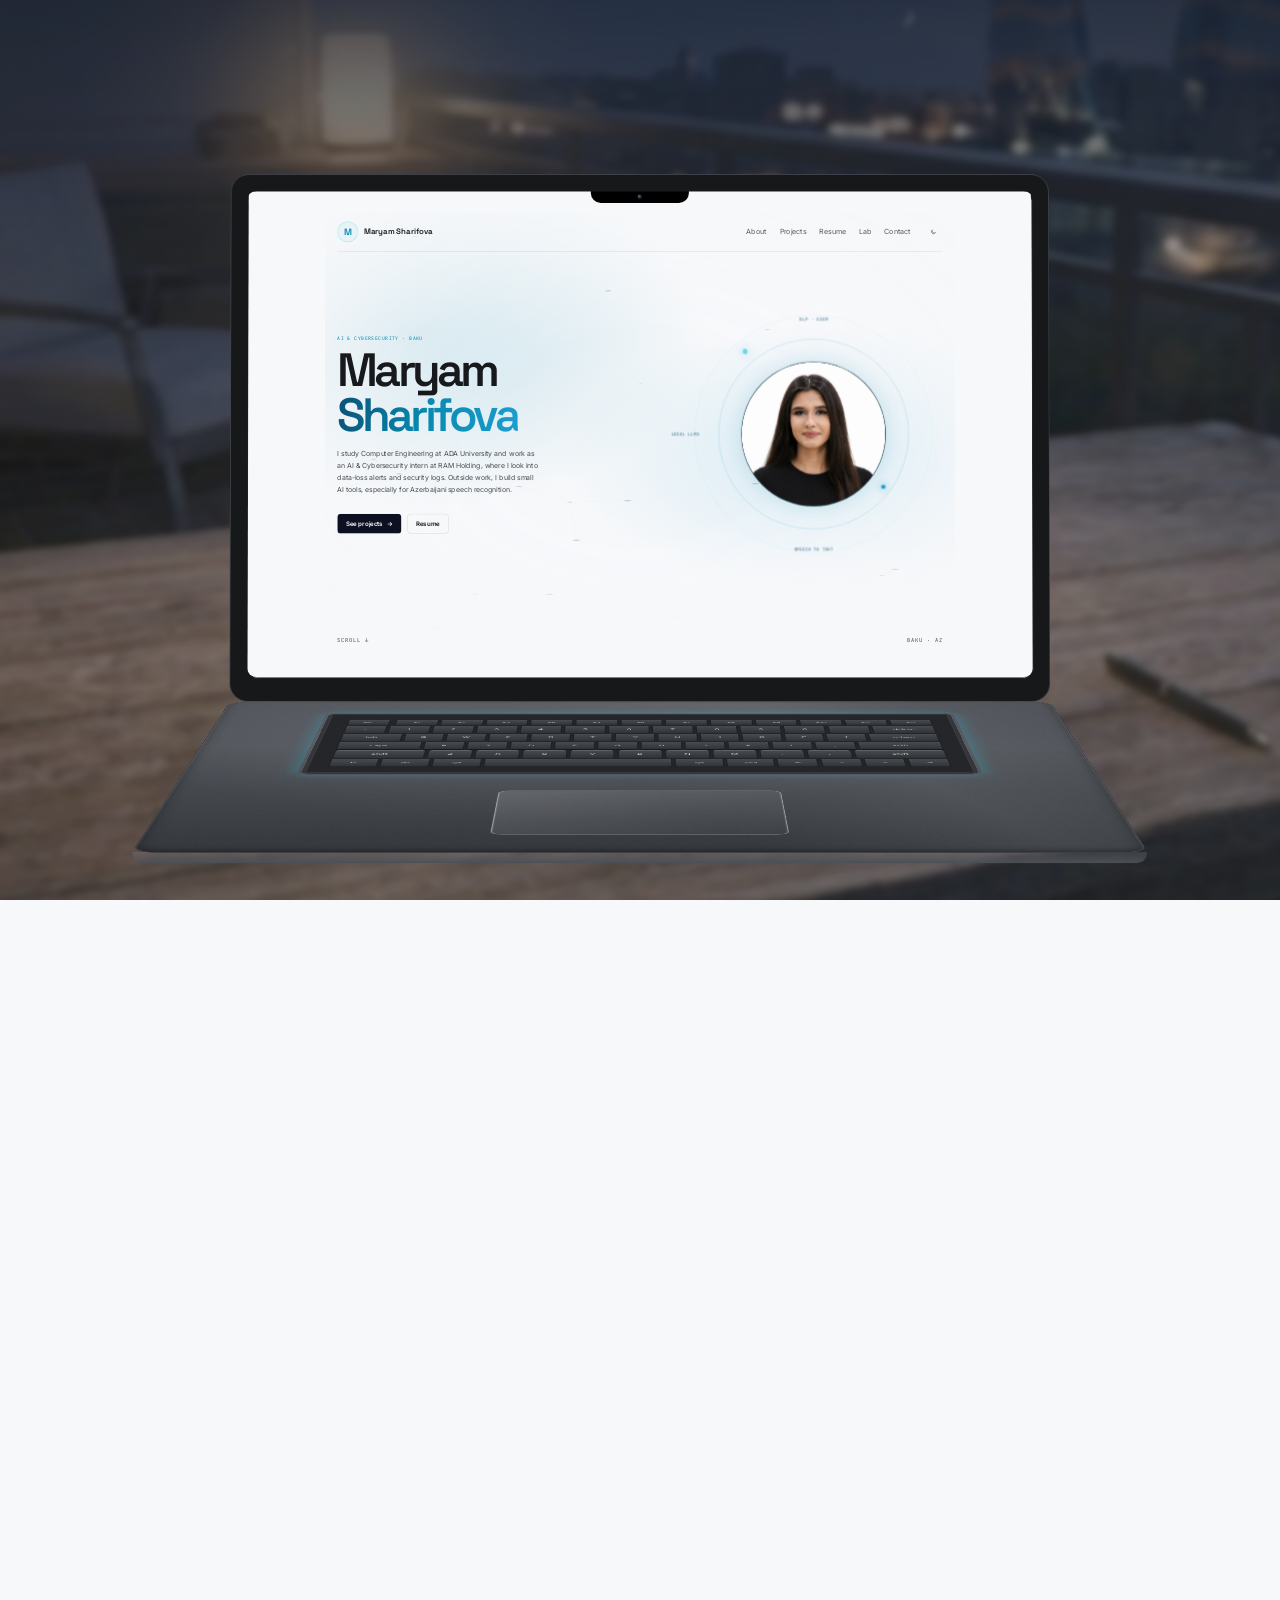
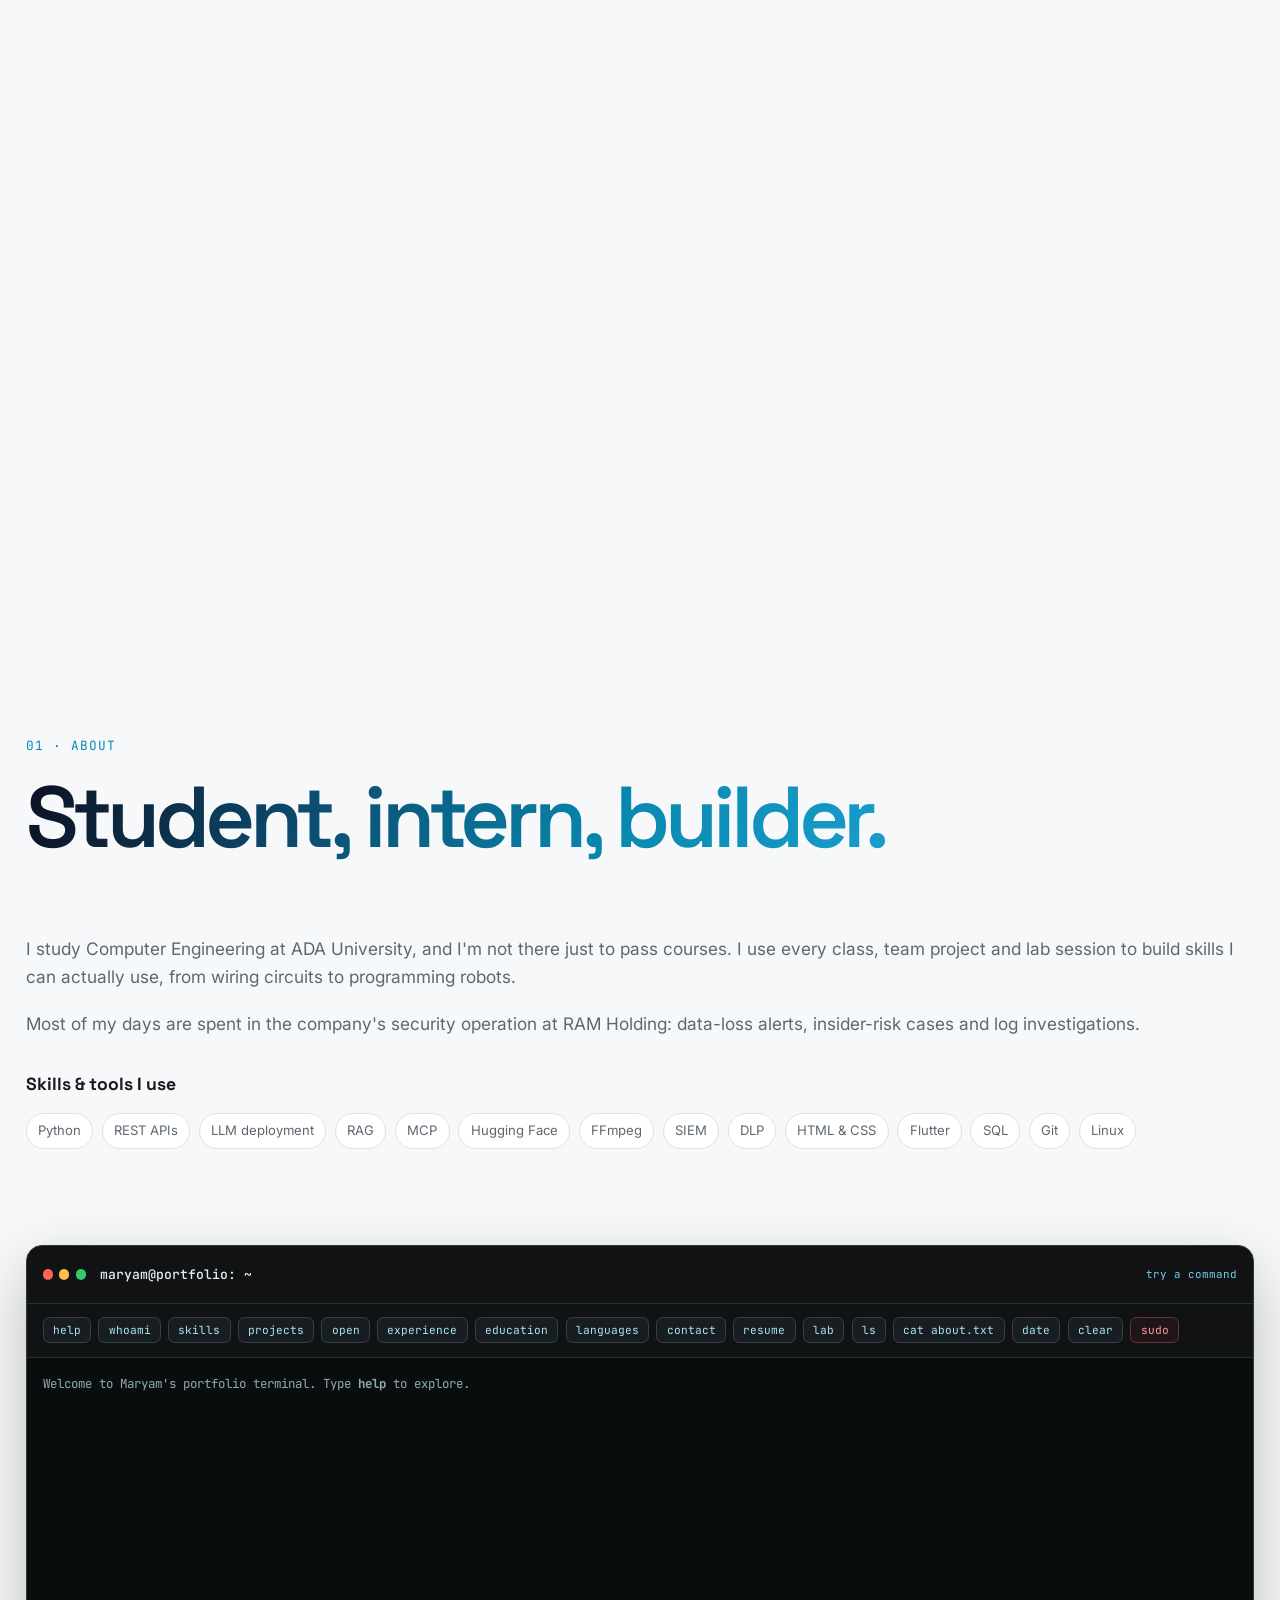
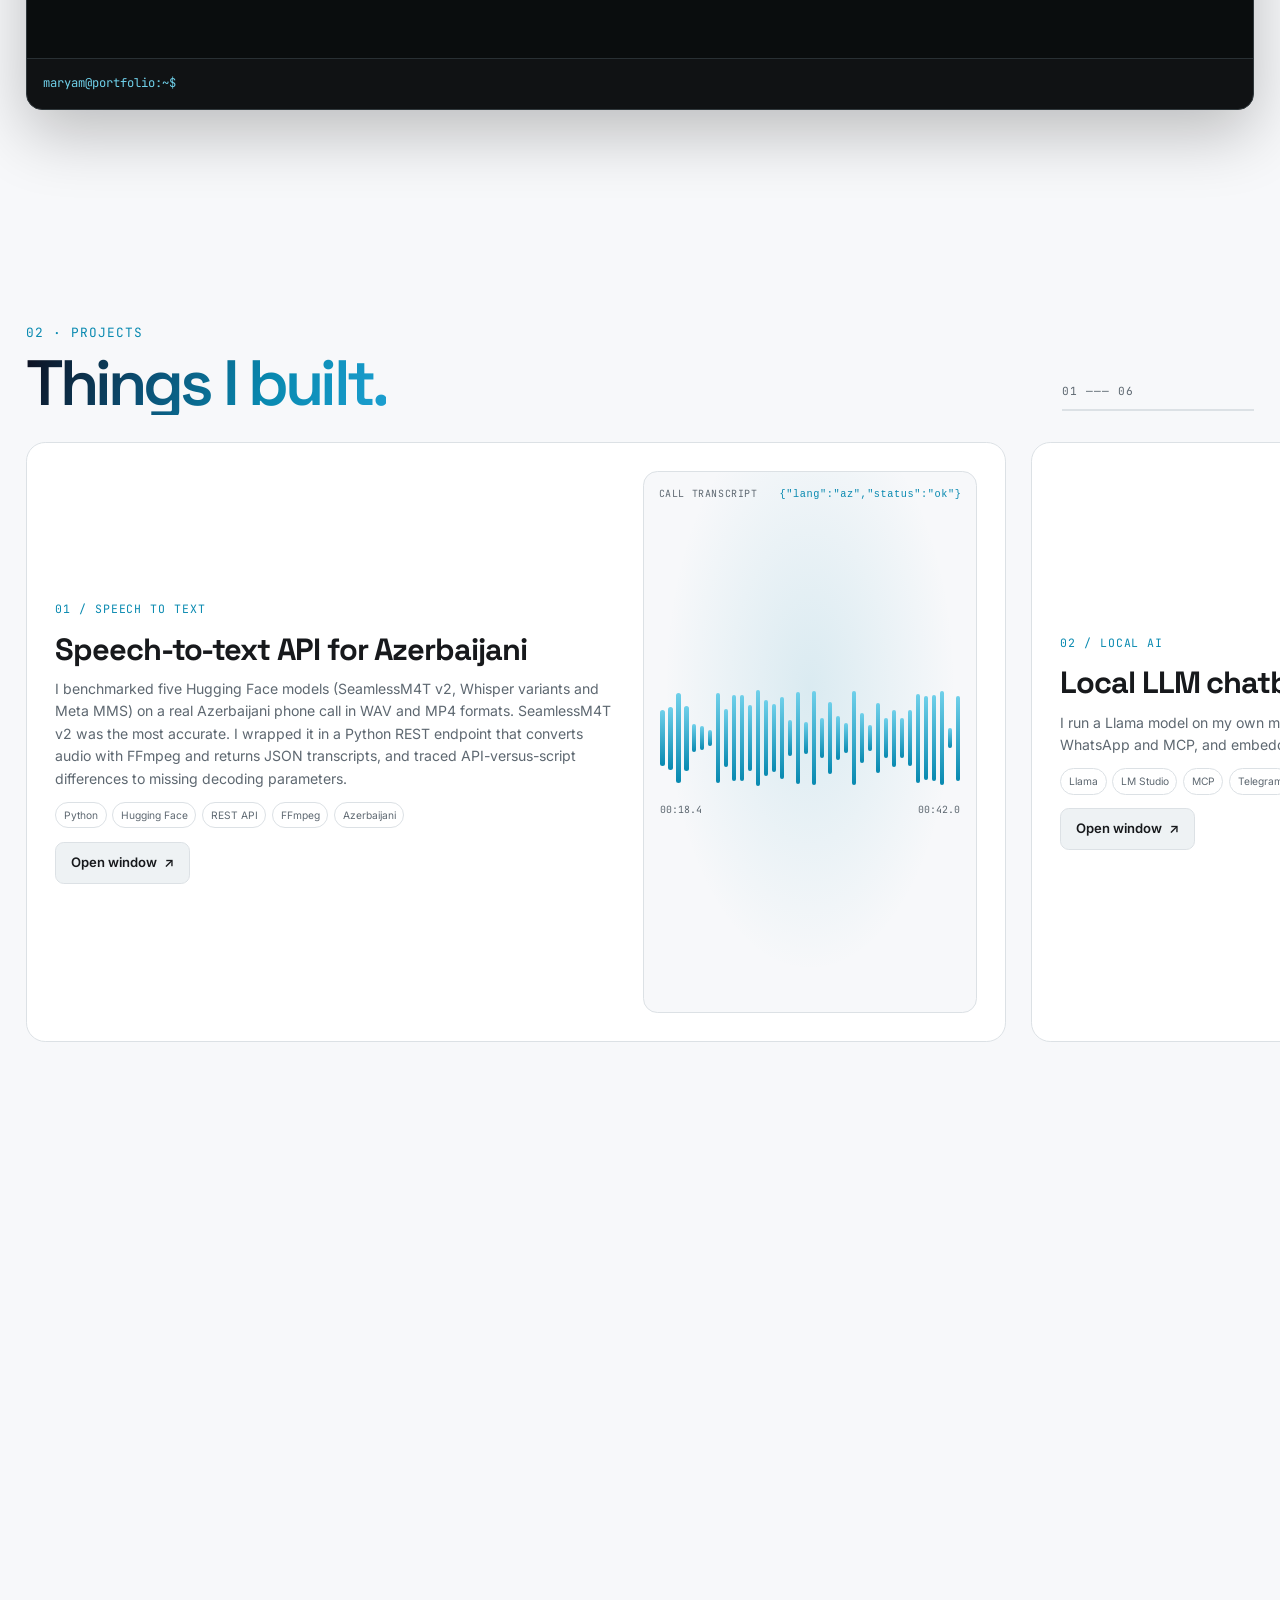
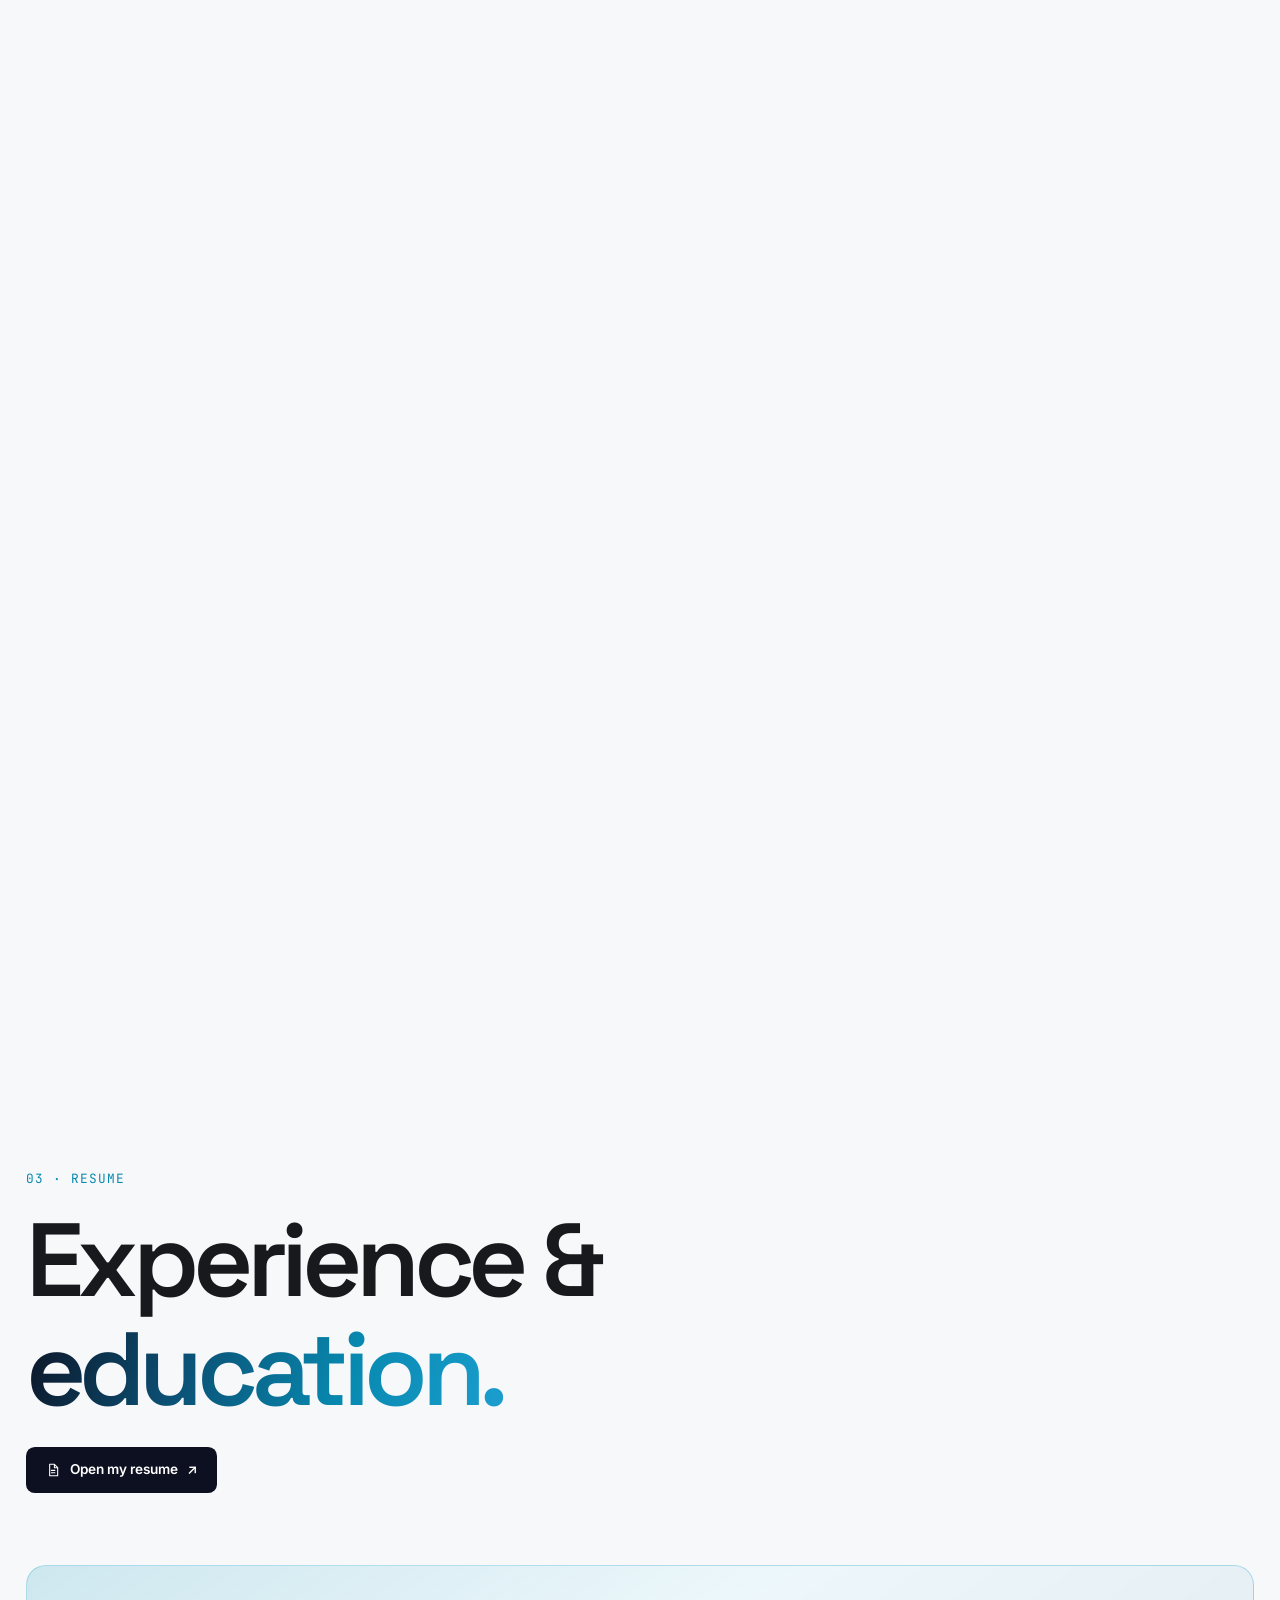
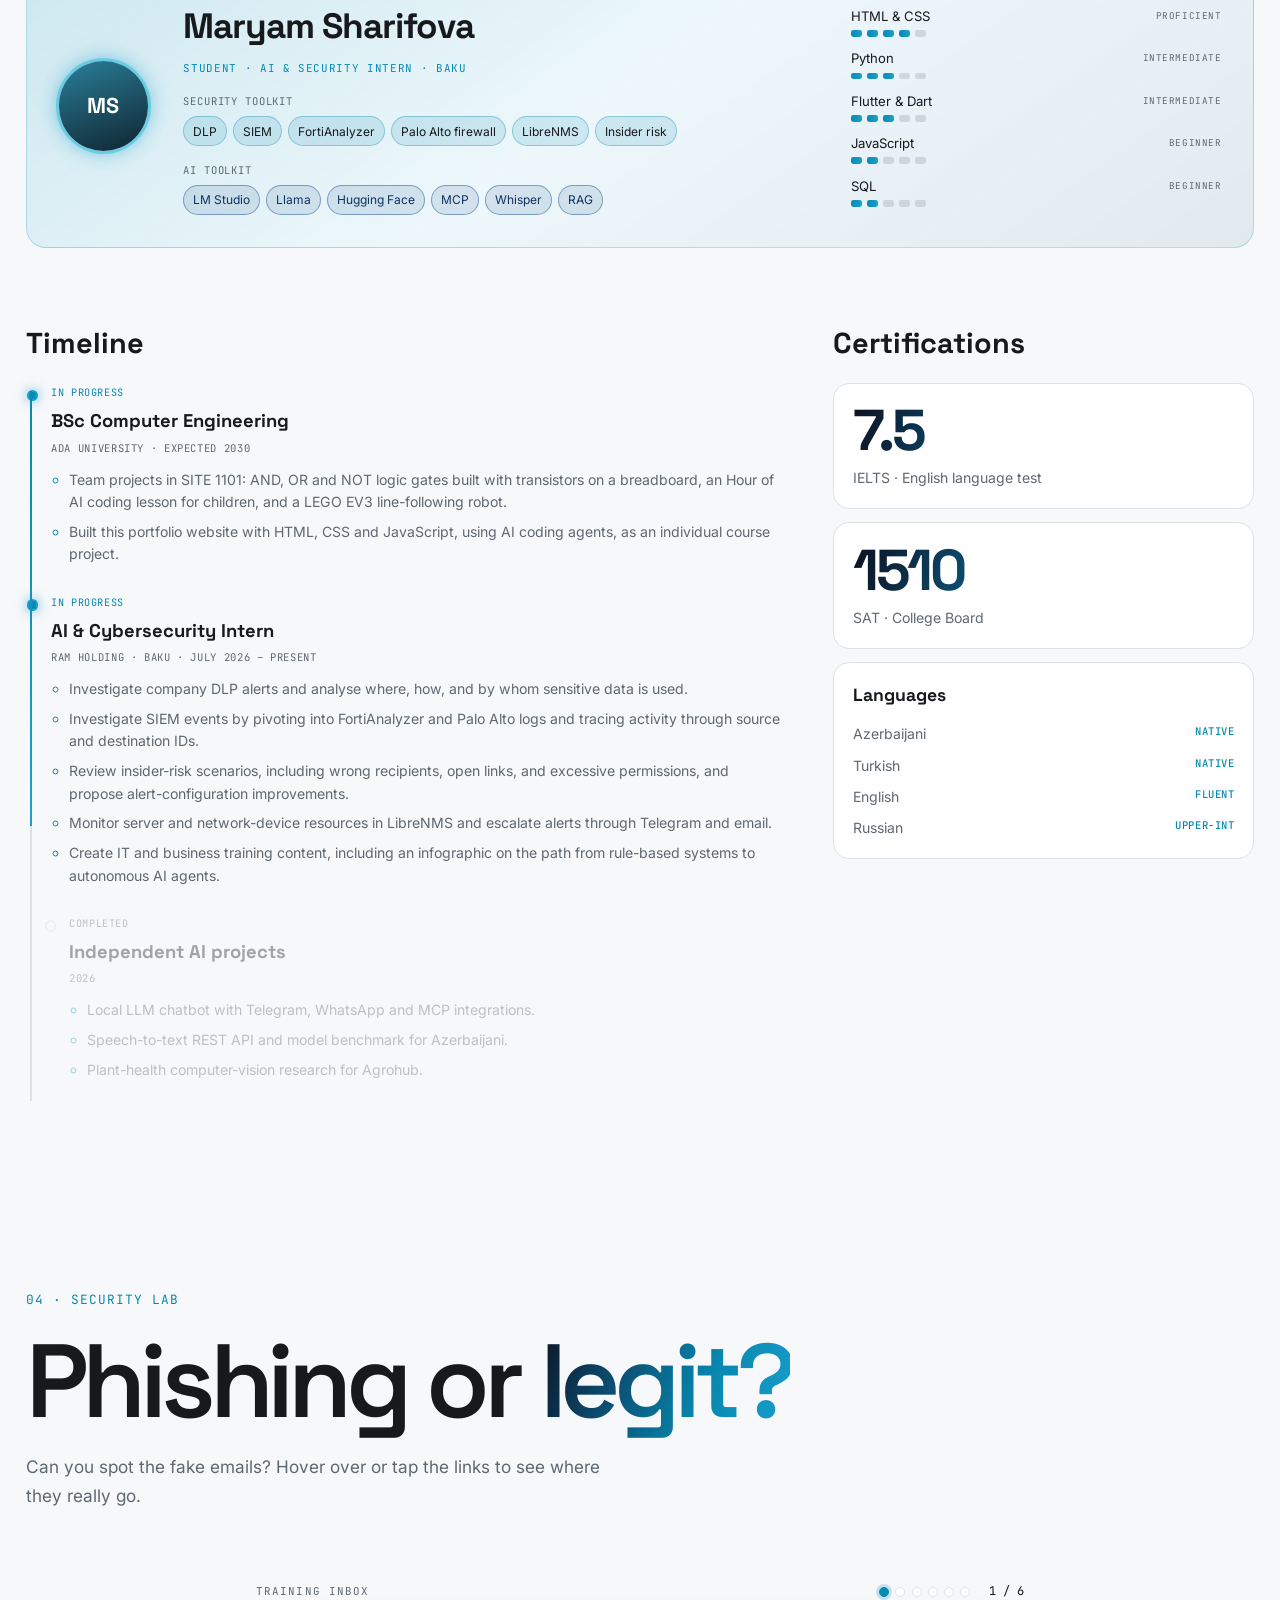
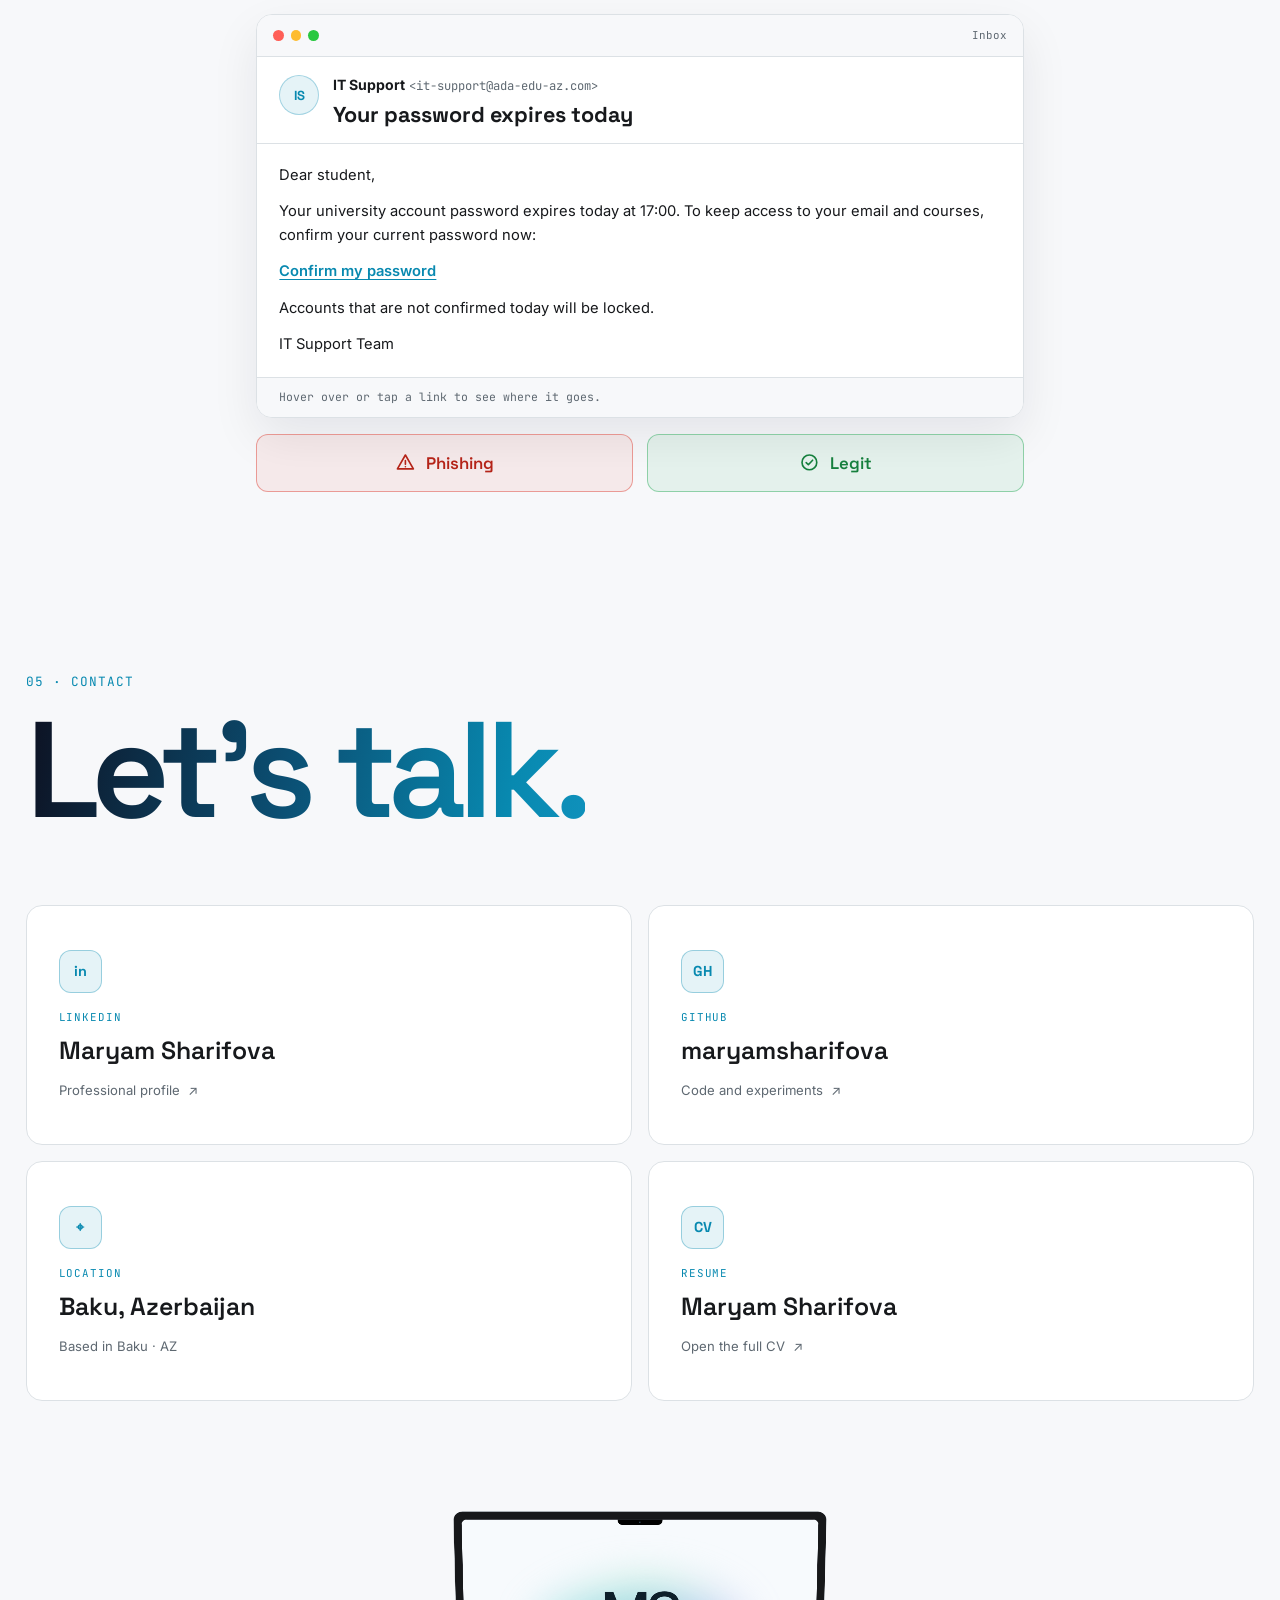
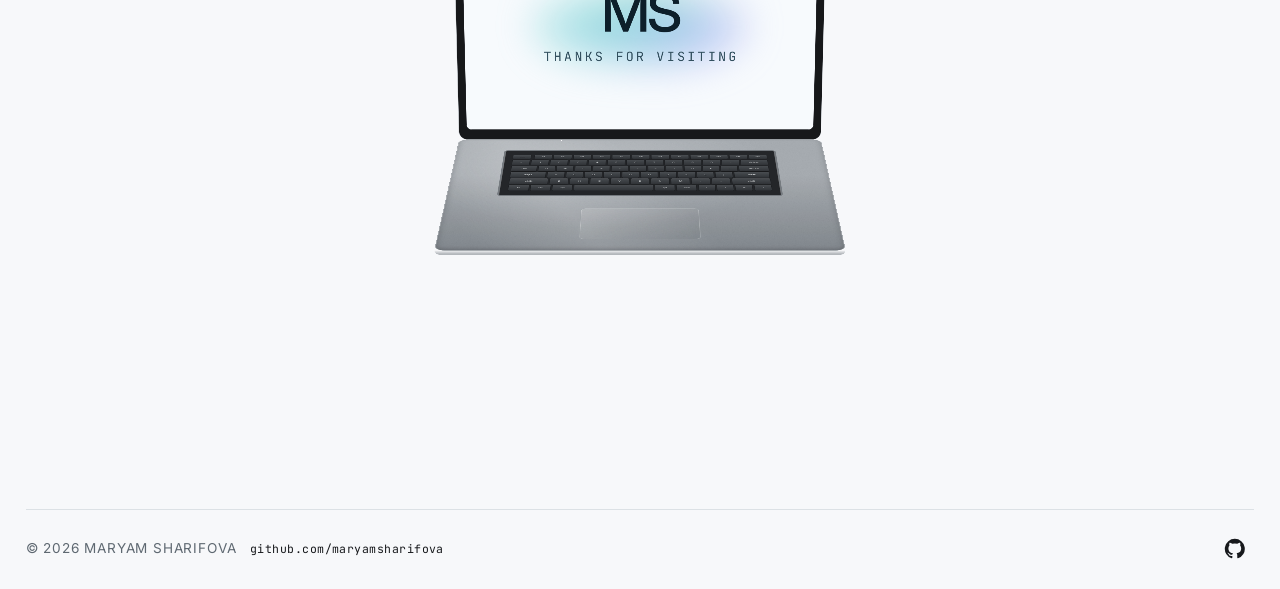
==== index.html @ e33d3146 "Update the portfolio line in the Resume timeline Co-Authored-By: Claude Opus 5.5 <noreply@anthropic." ====
<!doctype html>
<!--
  index.html: the Home page of my portfolio, one long page with every section.
  Order: head, the laptop intro (balcony photo and 3D laptop), the homepage hero, then the
  About, Projects, Resume, Security lab and Contact sections (ending with the closing laptop),
  the project window, the floating navigation and the footer.
  It shares css/style.css and js/main.js with the separate pages, which hold the same sections.
-->
<html lang="en">
  <head>
    <meta charset="utf-8">
    <meta name="viewport" content="width=device-width, initial-scale=1, viewport-fit=cover">
    <!-- Always light unless the visitor picks dark with the theme button: stops browsers from
         darkening the page automatically before the stylesheet has even loaded. -->
    <meta name="color-scheme" content="only light">
    <meta name="description" content="Maryam Sharifova's personal portfolio.">
    <title>Home | Maryam Sharifova</title>
    <!-- Fonts from Google Fonts, then the stylesheet and script that every page of the site shares. -->
    <!-- Connect to the font host early so text appears in the right typeface sooner. -->
    <link rel="preconnect" href="https://fonts.googleapis.com">
    <link rel="preconnect" href="https://fonts.gstatic.com" crossorigin>
    <link rel="stylesheet" href="https://fonts.googleapis.com/css2?family=Inter:wght@400;500;600;700&family=JetBrains+Mono:wght@400;500&family=Space+Grotesk:wght@400;500;600;700&display=swap">
    <link rel="stylesheet" href="css/style.css">
    <!-- Load the balcony photo early: it is the first thing the Home intro shows. -->
    <link rel="preload" as="image" href="images/balcony-empty.jpg" fetchpriority="high">
    <!-- main.js loads here in the head (not at the end of body) so a saved dark theme is applied
         before the first paint; the rest of the script waits for DOMContentLoaded. -->
    <script src="js/main.js"></script>
  </head>
  <body class="home-intro-page">
    <!-- body.home-intro-page lets style.css lay out the long Home page with the intro. Each section
         below has class home-section, so main.js points the page dots at them, not at other pages. -->
    <main>
      <!-- Home intro: a tall section with a sticky stage. As the visitor scrolls, main.js opens the
           laptop lid and zooms into its screen until the homepage hero fills the window. -->
      <section class="laptop-intro" aria-label="Laptop introduction">
        <div class="laptop-stage">
          <!-- A "living photo": a night balcony in Baku behind the 3D laptop, which lies on its
               table. main.js sizes the photo (cover on wide screens, at the bottom on phones),
               moves the camera wrapper (zoom, pan and focus pull) as the page scrolls, and draws
               the live details (stars, Flame Towers, city lights, bay, lamps, steam, the laptop's
               shadow) on the canvas, in the photo's own pixels (1376 x 768). -->
          <div class="balcony-layer" aria-hidden="true">
            <div class="balcony-camera">
              <img class="balcony-photo" src="images/balcony-empty.jpg" alt="" width="1376" height="768" decoding="async" fetchpriority="high">
              <canvas class="balcony-canvas" width="1376" height="768"></canvas>
            </div>
          </div>

          <!-- Intro text, which fades away before the lid opens. main.js types the phrases into
               typed-phrase; the aria-label gives screen readers the full sentence instead of changing letters. -->
          <div class="intro-copy">
            <p class="intro-label">PORTFOLIO <span aria-hidden="true">·</span> 2026</p>
            <h1 class="intro-title">Hi, I'm <span class="gradient-text">Maryam.</span></h1>
            <p
              class="typed-line"
              aria-label="I secure company data, build local AI tools, teach machines Azerbaijani, and turn logs into answers."
            >
              <span aria-hidden="true">I </span><span class="typed-phrase" aria-hidden="true"></span><span class="typed-caret" aria-hidden="true"></span>
            </p>
          </div>

          <!-- Desktop-only labels frame the laptop and introduce its themes. -->
          <aside class="intro-detail intro-detail-left" aria-hidden="true">
            <span class="detail-title">AI</span>
            <span class="detail-caption">LOCAL LLMS · RAG · SPEECH</span>
          </aside>

          <aside class="intro-detail intro-detail-right" aria-hidden="true">
            <span class="detail-title">SEC</span>
            <span class="detail-caption">DLP · SIEM · INSIDER RISK</span>
          </aside>

          <!-- Scroll hint. main.js places it just above the laptop on the table, pointing down at it. -->
          <p class="scroll-cue" aria-hidden="true">
            <span>SCROLL TO OPEN</span>
            <span class="scroll-cue-line"></span>
          </p>


          <!-- 3D laptop made of divs: a hinged lid above a flat deck. main.js turns the lid and moves the
               laptop as the page scrolls. It is aria-hidden because it is only decoration. -->
          <div class="laptop-dive" aria-hidden="true">
            <div class="laptop">
            <div class="lid">
              <!-- The lit screen faces forward when the lid is open. -->
              <div class="lid-face screen-face">
                <div class="screen-display">
                  <!-- Camera notch at the top of the glass. -->
                  <span class="screen-notch" aria-hidden="true"></span>
                  <!-- main.js places a scaled-down copy of the homepage here. Being inside the
                       3D glass, it follows the lid's tilt and always fits the screen exactly. -->
                </div>
              </div>
              <!-- The silver outer face and logo show when the laptop is closed. -->
              <div class="lid-face back-face">
                <span class="lid-logo">MS</span>
              </div>
            </div>
            <!-- The keyboard and trackpad are attached to the horizontal base. -->
            <div class="deck">
              <!-- Key rows are separate elements so the keyboard has visible gaps. The keys with data-letter
                   are the ones main.js presses to type MARYAM once the lid is open. -->
              <div class="keyboard">
                <div class="key-row key-row-function">
                  <span class="key key-escape">esc</span>
                  <span class="key">F1</span>
                  <span class="key">F2</span>
                  <span class="key">F3</span>
                  <span class="key">F4</span>
                  <span class="key">F5</span>
                  <span class="key">F6</span>
                  <span class="key">F7</span>
                  <span class="key">F8</span>
                  <span class="key">F9</span>
                  <span class="key">F10</span>
                  <span class="key">F11</span>
                  <span class="key">F12</span>
                </div>
                <div class="key-row">
                  <span class="key">~</span>
                  <span class="key">1</span>
                  <span class="key">2</span>
                  <span class="key">3</span>
                  <span class="key">4</span>
                  <span class="key">5</span>
                  <span class="key">6</span>
                  <span class="key">7</span>
                  <span class="key">8</span>
                  <span class="key">9</span>
                  <span class="key">0</span>
                  <span class="key">-</span>
                  <span class="key key-wide">delete</span>
                </div>
                <div class="key-row">
                  <span class="key key-wide">tab</span>
                  <span class="key">Q</span>
                  <span class="key">W</span>
                  <span class="key">E</span>
                  <span class="key" data-letter="R">R</span>
                  <span class="key">T</span>
                  <span class="key" data-letter="Y">Y</span>
                  <span class="key">U</span>
                  <span class="key">I</span>
                  <span class="key">O</span>
                  <span class="key">P</span>
                  <span class="key">[</span>
                  <span class="key key-enter">return</span>
                </div>
                <div class="key-row">
                  <span class="key key-shift">caps</span>
                  <span class="key" data-letter="A">A</span>
                  <span class="key">S</span>
                  <span class="key">D</span>
                  <span class="key">F</span>
                  <span class="key">G</span>
                  <span class="key">H</span>
                  <span class="key">J</span>
                  <span class="key">K</span>
                  <span class="key">L</span>
                  <span class="key">;</span>
                  <span class="key key-shift">shift</span>
                </div>
                <div class="key-row">
                  <span class="key key-shift">shift</span>
                  <span class="key">Z</span>
                  <span class="key">X</span>
                  <span class="key">C</span>
                  <span class="key">V</span>
                  <span class="key">B</span>
                  <span class="key">N</span>
                  <span class="key" data-letter="M">M</span>
                  <span class="key">,</span>
                  <span class="key">.</span>
                  <span class="key key-shift">shift</span>
                </div>
                <div class="key-row key-row-bottom">
                  <span class="key key-modifier">fn</span>
                  <span class="key key-modifier">ctrl</span>
                  <span class="key key-modifier">opt</span>
                  <span class="key key-space"></span>
                  <span class="key key-modifier">opt</span>
                  <span class="key key-modifier">cmd</span>
                  <span class="key key-arrow">←</span>
                  <span class="key key-arrow">↓</span>
                  <span class="key key-arrow">↑</span>
                  <span class="key key-arrow">→</span>
                </div>
              </div>
              <!-- Trackpad, then the front and side walls that give the base its thickness. -->
              <div class="trackpad"></div>
              <span class="deck-wall deck-wall-front"></span>
              <span class="deck-wall deck-wall-left"></span>
              <span class="deck-wall deck-wall-right"></span>
            </div>
          </div>
        </div>
        </div>
      </section>

      <!-- Homepage hero. During the intro main.js shows it scaled down inside the laptop screen;
           when the zoom ends it is the normal full-size hero with id "home". -->
      <section class="portfolio-hero-section" id="home" aria-label="Portfolio home">
        <div class="portfolio-hero-frame">
          <div class="portfolio-hero">
            <!-- The hero grid and soft blue glows create a dark landing-page backdrop. -->
            <div class="hero-atmosphere" aria-hidden="true"></div>

            <!-- Top bar: my name, links to the sections below and the theme button. main.js switches the
                 theme and updates the button's label; CSS shows the sun or the moon icon. -->
            <header class="hero-topbar">
              <a class="hero-brand" href="index.html">
                <span class="hero-brand-mark">M</span>
                <span>Maryam Sharifova</span>
              </a>
              <nav class="hero-page-nav" aria-label="Portfolio sections">
                <a href="#about">About</a>
                <a href="#projects">Projects</a>
                <a href="#resume">Resume</a>
                <a href="#lab">Lab</a>
                <a href="#contact">Contact</a>
                <button class="theme-toggle hero-theme-toggle" type="button" aria-label="Switch to dark mode" title="Switch to dark mode">
                  <svg class="sun-icon" aria-hidden="true" viewBox="0 0 24 24" focusable="false">
                    <circle cx="12" cy="12" r="4"></circle>
                    <path d="M12 2v2m0 16v2M4.93 4.93l1.42 1.42m11.3 11.3 1.42 1.42M2 12h2m16 0h2M4.93 19.07l1.42-1.42m11.3-11.3 1.42-1.42"></path>
                  </svg>
                  <svg class="moon-icon" aria-hidden="true" viewBox="0 0 24 24" focusable="false">
                    <path d="M20.2 15.4A8.5 8.5 0 0 1 8.6 3.8 8.5 8.5 0 1 0 20.2 15.4Z"></path>
                  </svg>
                </button>
              </nav>
            </header>

            <!-- The introduction and portrait form the main landing-page hero. -->
            <div class="hero-main">
              <div class="hero-copy">
                <p class="hero-eyebrow">AI &amp; CYBERSECURITY · BAKU</p>
                <h1 class="hero-title">Maryam<br><span class="gradient-text">Sharifova</span></h1>
                <p class="hero-description">
                  I study Computer Engineering at ADA University and work as an AI &amp; Cybersecurity intern at RAM Holding, where I look into data-loss alerts and security logs. Outside work, I build small AI tools, especially for Azerbaijani speech recognition.
                </p>
                <div class="hero-actions">
                  <a class="hero-button hero-button-primary" href="#projects">See projects <span aria-hidden="true">→</span></a>
                  <a class="hero-button hero-button-secondary" href="#resume">Resume</a>
                </div>
              </div>

              <!-- My photo inside three animated rings with small labels. The rings are aria-hidden
                   because they are only decoration. -->
              <div class="hero-portrait">
                <div class="portrait-rings" aria-hidden="true">
                  <span class="portrait-ring portrait-ring-outer"><span></span></span>
                  <span class="portrait-ring portrait-ring-middle"><span></span></span>
                  <span class="portrait-ring portrait-ring-inner"></span>
                  <span class="portrait-label portrait-label-top">DLP · SIEM</span>
                  <span class="portrait-label portrait-label-left">LOCAL LLMS</span>
                  <span class="portrait-label portrait-label-bottom">SPEECH TO TEXT</span>
                </div>
                <div class="portrait-photo-wrap">
                  <img class="profile-photo" src="images/profile.jpg" alt="Maryam Sharifova">
                </div>
              </div>
            </div>

            <!-- Faint location and scroll labels sit in the bottom corners. -->
            <div class="hero-footer">
              <span>SCROLL ↓</span>
              <span>BAKU · AZ</span>
            </div>
          </div>
          <!-- The same notch drawn on top of the homepage while it sits inside the laptop screen.
               The homepage layer covers the screen's own notch, so this copy keeps it visible. -->
          <span class="screen-notch hero-frame-notch" aria-hidden="true"></span>
        </div>
      </section>

      <!-- ===== About: the same content as about.html, so its styles and scripts apply unchanged. ===== -->
      <section id="about" class="page-content about-page home-section">
        <!-- Intro heading sets the theme for the biography below. -->
        <section class="page-intro about-intro" aria-labelledby="about-title">
          <p class="eyebrow" data-reveal>01 · ABOUT</p>
          <h2 class="page-title gradient-text" id="about-title" data-reveal>Student, intern, builder.</h2>
        </section>

        <!-- Bio and skill chips use the full content width. -->
        <section class="about-overview" aria-label="About Maryam">
          <div class="about-copy" data-reveal>
            <p>I study Computer Engineering at ADA University, and I'm not there just to pass courses. I use every class, team project and lab session to build skills I can actually use, from wiring circuits to programming robots.</p>
            <p>Most of my days are spent in the company's security operation at RAM Holding: data-loss alerts, insider-risk cases and log investigations.</p>
            <h2 class="about-section-title">Skills &amp; tools I use</h2>
            <ul class="skill-list" aria-label="Skills">
              <li>Python</li>
              <li>REST APIs</li>
              <li>LLM deployment</li>
              <li>RAG</li>
              <li>MCP</li>
              <li>Hugging Face</li>
              <li>FFmpeg</li>
              <li>SIEM</li>
              <li>DLP</li>
              <li>HTML &amp; CSS</li>
              <li>Flutter</li>
              <li>SQL</li>
              <li>Git</li>
              <li>Linux</li>
            </ul>
          </div>
        </section>

        <!-- Portfolio terminal: main.js reads the typed command (or a chip's data-command) and prints
             the answer in the output log. It is only a simulation; nothing runs on a real machine. -->
        <section class="terminal-card" aria-labelledby="terminal-title" data-reveal>
          <!-- Window bar with decorative dots (aria-hidden) and the terminal's title. -->
          <div class="terminal-header">
            <div class="terminal-window-dots" aria-hidden="true">
              <span></span><span></span><span></span>
            </div>
            <h2 id="terminal-title">maryam@portfolio: ~</h2>
            <span class="terminal-hint">try a command</span>
          </div>
          <!-- One chip for every command that "help" lists, then the "sudo" easter egg. "open" shows the six projects to pick from. -->
          <div class="terminal-shortcuts" role="group" aria-label="Terminal commands">
            <button class="terminal-command" type="button" data-command="help">help</button>
            <button class="terminal-command" type="button" data-command="whoami">whoami</button>
            <button class="terminal-command" type="button" data-command="skills">skills</button>
            <button class="terminal-command" type="button" data-command="projects">projects</button>
            <button class="terminal-command" type="button" data-command="open">open</button>
            <button class="terminal-command" type="button" data-command="experience">experience</button>
            <button class="terminal-command" type="button" data-command="education">education</button>
            <button class="terminal-command" type="button" data-command="languages">languages</button>
            <button class="terminal-command" type="button" data-command="contact">contact</button>
            <button class="terminal-command" type="button" data-command="resume">resume</button>
            <button class="terminal-command" type="button" data-command="lab">lab</button>
            <button class="terminal-command" type="button" data-command="ls">ls</button>
            <button class="terminal-command" type="button" data-command="cat about.txt">cat about.txt</button>
            <button class="terminal-command" type="button" data-command="date">date</button>
            <button class="terminal-command" type="button" data-command="clear">clear</button>
            <!-- The easter egg: a playful red chip that runs "sudo", like typing it. -->
            <button class="terminal-command terminal-command-sudo" type="button" data-command="sudo">sudo</button>
          </div>
          <!-- Output log: role="log" with aria-live makes screen readers read each new answer, and
               tabindex="0" lets keyboard users focus it to scroll back through older output. -->
          <div class="terminal-output" role="log" aria-live="polite" aria-relevant="additions text" tabindex="0">
            <p class="terminal-welcome">Welcome to Maryam's portfolio terminal. Type <strong>help</strong> to explore.</p>
          </div>
          <!-- Command line. Pressing Enter submits the form, which main.js catches instead of reloading
               the page. The prompt text is aria-hidden because the hidden label already names the input. -->
          <form class="terminal-form" autocomplete="off">
            <label class="sr-only" for="terminal-input">Enter a portfolio command</label>
            <span aria-hidden="true">maryam@portfolio:~$</span>
            <input id="terminal-input" name="command" type="text" spellcheck="false" autocapitalize="off" autocomplete="off">
          </form>
        </section>
      </section>

      <!-- ===== Projects: the same content as projects.html, so its styles and scripts apply unchanged. ===== -->
      <section id="projects" class="projects-page home-section">
        <!-- On wide, tall screens main.js pins this track and slides the six cards sideways as the
             page scrolls; on small screens or with reduced motion they simply stack. -->
        <section class="projects-track" aria-labelledby="projects-title">
          <div class="projects-pin">
            <!-- Heading and progress counter. main.js updates the count, the bar and the aria-label
                 as each project card comes into view. -->
            <div class="projects-track-heading">
              <div>
                <p class="eyebrow">02 · PROJECTS</p>
                <h2 class="page-title gradient-text" id="projects-title">Things I built.</h2>
              </div>
              <div class="project-progress" aria-label="Project 1 of 6">
                <span class="project-progress-count">01 ——— 06</span>
                <span class="project-progress-bar"><span></span></span>
              </div>
            </div>
            <!-- The six project cards. main.js moves this row sideways while the section is pinned.
                 Clicking a card or its "Open window" button opens the project window with more details. -->
            <div class="project-list">
          <!-- Project 1: speech to text. Each card has its text on one side and a small visual on the
               other; main.js also adds a real photo to the visual if one exists in images/projects. -->
          <article class="project-card" id="p1" tabindex="0" aria-label="Open details for Speech-to-text API for Azerbaijani">
            <div class="project-copy">
              <p class="project-label">01 / SPEECH TO TEXT</p>
              <h2>Speech-to-text API for Azerbaijani</h2>
              <p>I benchmarked five Hugging Face models (SeamlessM4T v2, Whisper variants and Meta MMS) on a real Azerbaijani phone call in WAV and MP4 formats. SeamlessM4T v2 was the most accurate. I wrapped it in a Python REST endpoint that converts audio with FFmpeg and returns JSON transcripts, and traced API-versus-script differences to missing decoding parameters.</p>
              <ul class="project-tags" aria-label="Project technologies">
                <li>Python</li><li>Hugging Face</li><li>REST API</li><li>FFmpeg</li><li>Azerbaijani</li>
              </ul>
              <button class="project-open-button" type="button" data-open-project>Open window <span aria-hidden="true">↗</span></button>
            </div>
            <figure class="project-visual visual-waveform">
              <div class="visual-topline"><span>CALL TRANSCRIPT</span><code>{"lang":"az","status":"ok"}</code></div>
              <!-- Empty on purpose: main.js fills it with randomly sized, animated bars. -->
              <div class="waveform-bars" aria-hidden="true"></div>
              <div class="waveform-time"><span>00:18.4</span><span>00:42.0</span></div>
            </figure>
          </article>

          <!-- Project 2: local LLM chatbot. -->
          <article class="project-card" id="p2" tabindex="0" aria-label="Open details for Local LLM chatbot">
            <div class="project-copy">
              <p class="project-label">02 / LOCAL AI</p>
              <h2>Local LLM chatbot</h2>
              <p>I run a Llama model on my own machine with LM Studio, connected to Telegram, WhatsApp and MCP, and embedded it as a chatbot on a website I built.</p>
              <ul class="project-tags" aria-label="Project technologies">
                <li>Llama</li><li>LM Studio</li><li>MCP</li><li>Telegram</li><li>WhatsApp</li>
              </ul>
              <button class="project-open-button" type="button" data-open-project>Open window <span aria-hidden="true">↗</span></button>
            </div>
            <!-- Connections map: the local Llama model in the middle, linked to the four places it
                 answers from. Dashes flow from the centre outward like messages being sent. -->
            <figure class="project-visual visual-network">
              <svg class="network-map" viewBox="0 0 520 300" role="img" aria-label="Local LM Studio model connected to Telegram, WhatsApp, MCP tools and a website">
                <title>Local LM Studio model connected to Telegram, WhatsApp, MCP tools and a website</title>
                <!-- Lines first, so the boxes sit on top of their ends. Each path runs from the centre out. -->
                <path class="network-link" d="M260 150 L92 54"/>
                <path class="network-link" d="M260 150 L428 54"/>
                <path class="network-link" d="M260 150 L92 246"/>
                <path class="network-link" d="M260 150 L428 246"/>
                <g class="network-node">
                  <rect x="36" y="34" width="112" height="40" rx="10"/>
                  <text x="92" y="54">Telegram</text>
                </g>
                <g class="network-node">
                  <rect x="372" y="34" width="112" height="40" rx="10"/>
                  <text x="428" y="54">WhatsApp</text>
                </g>
                <g class="network-node">
                  <rect x="36" y="226" width="112" height="40" rx="10"/>
                  <text x="92" y="246">MCP tools</text>
                </g>
                <g class="network-node">
                  <rect x="372" y="226" width="112" height="40" rx="10"/>
                  <text x="428" y="246">Website</text>
                </g>
                <g class="network-hub">
                  <rect x="186" y="116" width="148" height="68" rx="14"/>
                  <text class="network-hub-title" x="260" y="143">Llama</text>
                  <text class="network-hub-note" x="260" y="166">LM Studio · local</text>
                </g>
              </svg>
            </figure>
          </article>

          <!-- Project 3: plant-health vision. -->
          <article class="project-card" id="p3" tabindex="0" aria-label="Open details for Plant-health vision for Agrohub">
            <div class="project-copy">
              <p class="project-label">03 / COMPUTER VISION</p>
              <h2>Plant-health vision for Agrohub</h2>
              <p>For Agrohub, an agritech app for farmers, I compared more than ten plant-health APIs including Kindwise, Plantix and Agrio, and recommended Kindwise. Tested on crops grown in Azerbaijan, it identified the crop and its diseases from a single photo, with confidence scores and treatment advice in JSON.</p>
              <ul class="project-tags" aria-label="Project technologies">
                <li>Computer vision</li><li>Kindwise</li><li>Python</li><li>Agrohub</li><li>JSON</li>
              </ul>
              <button class="project-open-button" type="button" data-open-project>Open window <span aria-hidden="true">↗</span></button>
            </div>
            <!-- Leaf scan drawn in SVG: a leaf with brown disease spots and a pink detection box,
                 with a scan line that CSS moves across it. -->
            <figure class="project-visual visual-plant">
              <div class="visual-topline"><span>LEAF HEALTH SCAN</span><span class="scan-status">ANALYSING</span></div>
              <svg class="plant-scan" viewBox="0 0 520 310" role="img" aria-label="A green leaf with brown spots being scanned">
                <defs>
                  <linearGradient id="leaf-fill" x1="0" x2="1" y1="0" y2="1">
                    <stop offset="0" stop-color="#9ed76c"/>
                    <stop offset="1" stop-color="#327b47"/>
                  </linearGradient>
                </defs>
                <path class="leaf-shape" d="M96 252C78 128 170 49 397 42c-3 196-104 245-236 218-28-6-49-9-65-8Z" fill="url(#leaf-fill)"/>
                <path d="M98 254C181 187 268 121 392 48M179 187l-14-67m63 34-1-68m40 47 30-58m-55 129 63 8m-111 34 71 24" fill="none" stroke="#d4eaa7" stroke-opacity=".72" stroke-width="4"/>
                <g fill="#85543c">
                  <ellipse cx="187" cy="147" rx="11" ry="7"/><ellipse cx="276" cy="106" rx="9" ry="7"/>
                  <ellipse cx="307" cy="177" rx="13" ry="8"/><ellipse cx="236" cy="218" rx="10" ry="7"/>
                  <ellipse cx="354" cy="126" rx="8" ry="6"/>
                </g>
                <rect x="174" y="106" width="154" height="118" rx="5" fill="none" stroke="#ff78ae" stroke-width="3"/>
              </svg>
              <span class="detection-tag">leaf spot · 0.91</span>
              <span class="plant-scan-line" aria-hidden="true"></span>
            </figure>
          </article>

          <!-- Project 4: logic gates. -->
          <article class="project-card" id="p4" tabindex="0" aria-label="Open details for Logic gates">
            <div class="project-copy">
              <p class="project-label">04 / PROJECT 1</p>
              <h2>Logic gates</h2>
              <p>With my team, we built three basic logic gates, AND, OR and NOT, on a breadboard, using transistors, resistors, push buttons and LEDs. It showed how computers are built from tiny switches.</p>
              <ul class="project-tags" aria-label="Project technologies">
                <li>Transistors</li><li>Resistors</li><li>Breadboard</li><li>Team project</li>
              </ul>
              <button class="project-open-button" type="button" data-open-project>Open window <span aria-hidden="true">↗</span></button>
            </div>
            <!-- A small working circuit (data-circuit). main.js flips inputs A and B, works out the chosen
                 gate's output, lights the LED and rebuilds the truth table, hiding the B column for NOT. -->
            <figure class="project-visual visual-circuit" data-circuit>
              <div class="visual-topline"><span>LIVE LOGIC CIRCUIT</span><span class="circuit-power">● POWERED</span></div>
              <div class="circuit-controls">
                <button type="button" class="circuit-input" data-input="a" aria-pressed="false">A <span>0</span></button>
                <label class="sr-only" for="gate-select">Choose a logic gate</label>
                <select id="gate-select" class="gate-select" aria-label="Logic gate">
                  <option value="AND">AND</option>
                  <option value="OR">OR</option>
                  <option value="NOT">NOT</option>
                </select>
                <button type="button" class="circuit-input" data-input="b" aria-pressed="false">B <span>0</span></button>
                <div class="circuit-led"><span></span><b>OUT</b><strong>0</strong></div>
              </div>
              <div class="truth-table-wrap">
                <table class="truth-table">
                  <thead><tr><th>A</th><th data-b-column>B</th><th>OUT</th></tr></thead>
                  <tbody></tbody>
                </table>
              </div>
            </figure>
          </article>

          <!-- Project 5: Hour of AI. -->
          <article class="project-card" id="p5" tabindex="0" aria-label="Open details for Hour of AI">
            <div class="project-copy">
              <p class="project-label">05 / PROJECT 2</p>
              <h2>Hour of AI</h2>
              <p>With my team, I taught a one-hour AI and coding lesson at an education center for children who rarely get to use computers. We used Microsoft MakeCode, and every child had the opportunity to snap blocks together and see their own program run. Everyone left with a certificate.</p>
              <ul class="project-tags" aria-label="Project technologies">
                <li>Microsoft MakeCode</li><li>AI education</li><li>Teaching</li><li>Team project</li>
              </ul>
              <button class="project-open-button" type="button" data-open-project>Open window <span aria-hidden="true">↗</span></button>
            </div>
            <!-- Coloured blocks that look like the MakeCode program the children built. -->
            <figure class="project-visual visual-code">
              <div class="visual-topline"><span>MAKECODE / ON START</span><span class="code-play-dot"></span></div>
              <div class="code-block block-start">on start</div>
              <div class="code-block block-repeat">repeat 4 times</div>
              <div class="code-block block-icon">show icon <b>★</b></div>
              <div class="code-block block-say">say "Hello, AI!"</div>
              <div class="certificate-chip">✓ Certificate earned</div>
            </figure>
          </article>

          <!-- Project 6: LEGO EV3 line-following robot. -->
          <article class="project-card" id="p6" tabindex="0" aria-label="Open details for Line-following robot with LEGO EV3">
            <div class="project-copy">
              <p class="project-label">06 / PROJECT 3</p>
              <h2>Line-following robot with LEGO EV3</h2>
              <p>A team project in ADA's MakerSpace: we programmed a LEGO Mindstorms EV3 robot to find and follow a predefined line on its own, in MakeCode with Blocks and JavaScript, using the gyro sensor for accurate turns.</p>
              <ul class="project-tags" aria-label="Project technologies">
                <li>LEGO Mindstorms EV3</li><li>MakeCode</li><li>Gyro sensor</li><li>JavaScript</li>
              </ul>
              <button class="project-open-button" type="button" data-open-project>Open window <span aria-hidden="true">↗</span></button>
            </div>
            <figure class="project-visual visual-robot">
              <div class="visual-topline"><span>ADA MAKERSPACE</span><code>gyro: 0° → 90°</code></div>
              <!-- The first path is the grey track and the dashed copy is its moving centre line;
                   animateMotion drives the robot along the first path (by its id). -->
              <svg class="robot-track" viewBox="0 0 520 300" role="img" aria-label="A small EV3 robot following a curving track">
                <path id="robot-track-path" d="M105 228C62 201 78 102 161 89c85-13 110 79 183 64 77-16 57-95 12-106-44-11-95 16-82 70 13 54 94 88 168 39C475 210 166 293 105 228Z"/>
                <path class="robot-track-dash" d="M105 228C62 201 78 102 161 89c85-13 110 79 183 64 77-16 57-95 12-106-44-11-95 16-82 70 13 54 94 88 168 39C475 210 166 293 105 228Z"/>
                <!-- A still robot at the start of the track. CSS shows it, and hides the moving one,
                     for visitors who ask for reduced motion. -->
                <g class="ev3-robot-static" transform="translate(105 228)" aria-hidden="true">
                  <rect x="-22" y="-16" width="44" height="32" rx="6" fill="#353c40" stroke="#8bd3e3" stroke-width="2"/>
                  <rect x="-27" y="-12" width="6" height="12" rx="2" fill="#141719"/>
                  <rect x="21" y="-12" width="6" height="12" rx="2" fill="#141719"/>
                  <circle cx="0" cy="0" r="7" fill="#f3a650"/>
                  <path d="M0-12 8 0 0 12" fill="none" stroke="#6fd0ea" stroke-width="2"/>
                </g>
                <g class="ev3-robot">
                  <rect x="-22" y="-16" width="44" height="32" rx="6" fill="#353c40" stroke="#8bd3e3" stroke-width="2"/>
                  <rect x="-27" y="-12" width="6" height="12" rx="2" fill="#141719"/>
                  <rect x="21" y="-12" width="6" height="12" rx="2" fill="#141719"/>
                  <circle cx="0" cy="0" r="7" fill="#f3a650"/>
                  <path d="M0-12 8 0 0 12" fill="none" stroke="#6fd0ea" stroke-width="2"/>
                  <animateMotion dur="10s" repeatCount="indefinite" rotate="auto">
                    <mpath href="#robot-track-path"/>
                  </animateMotion>
                </g>
              </svg>
            </figure>
          </article>
            </div>
          </div>
        </section>
      </section>

      <!-- ===== Resume: the same content as resume.html, so its styles and scripts apply unchanged. ===== -->
      <section id="resume" class="page-content resume-page home-section">
        <!-- Section label, heading and a button that opens my PDF resume in a new tab.
             data-magnetic makes main.js pull the button slightly toward the pointer. -->
        <section class="page-intro resume-intro" aria-labelledby="resume-title">
          <p class="eyebrow" data-reveal>03 · RESUME</p>
          <h2 class="page-title" id="resume-title" data-reveal>Experience &amp; <span class="gradient-text">education.</span></h2>
          <a class="resume-open" href="assets/Maryam_Sharifova_CV.pdf" target="_blank" rel="noopener" data-reveal data-magnetic>
            <!-- Small document mark sits in front of the button label. -->
            <svg class="resume-doc-icon" aria-hidden="true" viewBox="0 0 24 24" focusable="false">
              <path d="M7 3.5h7.2L19 8.3V20.5H7V3.5Z"></path>
              <path d="M14.1 3.8V8.6H19"></path>
              <path d="M9.6 12.6h5.2M9.6 16h5.2"></path>
            </svg>
            Open my resume <span aria-hidden="true">↗</span>
          </a>
        </section>

        <!-- Game-style player card: avatar, my role, two toolkits and skill meters. -->
        <section class="player-card" aria-label="Player profile" data-reveal>
          <div class="player-avatar" aria-hidden="true">MS</div>
          <div class="player-identity">
            <h2>Maryam Sharifova</h2>
           <p class="player-class">STUDENT · AI &amp; SECURITY INTERN · BAKU</p>
            <p class="toolkit-label">Security toolkit</p>
            <ul class="toolkit toolkit-security">
              <li>DLP</li>
              <li>SIEM</li>
              <li>FortiAnalyzer</li>
              <li>Palo Alto firewall</li>
              <li>LibreNMS</li>
              <li>Insider risk</li>
            </ul>
            <p class="toolkit-label">AI toolkit</p>
            <ul class="toolkit toolkit-ai">
              <li>LM Studio</li>
              <li>Llama</li>
              <li>Hugging Face</li>
              <li>MCP</li>
              <li>Whisper</li>
              <li>RAG</li>
            </ul>
          </div>
          <!-- Skill meters: a name, five pips and a rank. The pips are only visual, so each row's
               aria-label says the level in words for screen readers. -->
          <ul class="skill-meters">
            <li>
              <span class="skill-name">HTML &amp; CSS</span>
              <span class="skill-pips" aria-label="HTML and CSS, proficient, 4 of 5">
                <span class="pip is-filled"></span><span class="pip is-filled"></span><span class="pip is-filled"></span><span class="pip is-filled"></span><span class="pip"></span>
              </span>
              <span class="skill-rank">PROFICIENT</span>
            </li>
            <li>
              <span class="skill-name">Python</span>
              <span class="skill-pips" aria-label="Python, intermediate, 3 of 5">
                <span class="pip is-filled"></span><span class="pip is-filled"></span><span class="pip is-filled"></span><span class="pip"></span><span class="pip"></span>
              </span>
              <span class="skill-rank">INTERMEDIATE</span>
            </li>
            <li>
              <span class="skill-name">Flutter &amp; Dart</span>
              <span class="skill-pips" aria-label="Flutter and Dart, intermediate, 3 of 5">
                <span class="pip is-filled"></span><span class="pip is-filled"></span><span class="pip is-filled"></span><span class="pip"></span><span class="pip"></span>
              </span>
              <span class="skill-rank">INTERMEDIATE</span>
            </li>
            <li>
              <span class="skill-name">JavaScript</span>
              <span class="skill-pips" aria-label="JavaScript, beginner, 2 of 5">
                <span class="pip is-filled"></span><span class="pip is-filled"></span><span class="pip"></span><span class="pip"></span><span class="pip"></span>
              </span>
              <span class="skill-rank">BEGINNER</span>
            </li>
            <li>
              <span class="skill-name">SQL</span>
              <span class="skill-pips" aria-label="SQL, beginner, 2 of 5">
                <span class="pip is-filled"></span><span class="pip is-filled"></span><span class="pip"></span><span class="pip"></span><span class="pip"></span>
              </span>
              <span class="skill-rank">BEGINNER</span>
            </li>
          </ul>
        </section>

        <!-- Two columns: the missions timeline on the left, certifications on the right. -->
        <div class="resume-columns">
          <!-- Missions timeline. As the page scrolls, main.js draws a line down the list and lights each
               mission's node when the line reaches it. -->
          <section class="missions" aria-labelledby="missions-title">
            <h2 id="missions-title">Timeline</h2>
            <ol class="quest-timeline">
              <li class="quest">
                <span class="quest-node" aria-hidden="true"></span>
                <p class="quest-status">IN PROGRESS</p>
                <h3>BSc Computer Engineering</h3>
                <p class="quest-meta">ADA UNIVERSITY · EXPECTED 2030</p>
                <ul class="quest-notes">
                  <li>Team projects in SITE 1101: AND, OR and NOT logic gates built with transistors on a breadboard, an Hour of AI coding lesson for children, and a LEGO EV3 line-following robot.</li>
                  <li>Built this portfolio website with HTML, CSS and JavaScript, using AI coding agents, as an individual course project.</li>
                  
                </ul>
              </li>
              <li class="quest">
                <span class="quest-node" aria-hidden="true"></span>
                <p class="quest-status">IN PROGRESS</p>
                <h3>AI &amp; Cybersecurity Intern</h3>
                <p class="quest-meta">RAM HOLDING · BAKU · JULY 2026 – PRESENT</p>
                <ul class="quest-notes">
                  <li>Investigate company DLP alerts and analyse where, how, and by whom sensitive data is used.</li>
                  <li>Investigate SIEM events by pivoting into FortiAnalyzer and Palo Alto logs and tracing activity through source and destination IDs.</li>
                  <li>Review insider-risk scenarios, including wrong recipients, open links, and excessive permissions, and propose alert-configuration improvements.</li>
                  <li>Monitor server and network-device resources in LibreNMS and escalate alerts through Telegram and email.</li>
                  <li>Create IT and business training content, including an infographic on the path from rule-based systems to autonomous AI agents.</li>
                </ul>
              </li>
              <li class="quest">
                <span class="quest-node" aria-hidden="true"></span>
                <p class="quest-status quest-status-done">COMPLETED</p>
                <h3>Independent AI projects</h3>
                <p class="quest-meta">2026</p>
                <ul class="quest-notes">
                  <li>Local LLM chatbot with Telegram, WhatsApp and MCP integrations.</li>
                  <li>Speech-to-text REST API and model benchmark for Azerbaijani.</li>
                  <li>Plant-health computer-vision research for Agrohub.</li>
                </ul>
              </li>
            </ol>
          </section>

          <!-- Certifications: test scores, then a card with the languages I speak. -->
          <section class="cert-column" aria-labelledby="cert-title">
            <h2 id="cert-title">Certifications</h2>
            <article class="cert-card">
              <p class="cert-score gradient-text">7.5</p>
              <p class="cert-detail">IELTS · English language test</p>
            </article>
            <article class="cert-card">
              <p class="cert-score gradient-text">1510</p>
              <p class="cert-detail">SAT · College Board</p>
            </article>
            <article class="language-card">
              <h3>Languages</h3>
              <ul>
                <li><span>Azerbaijani</span><strong>NATIVE</strong></li>
                <li><span>Turkish</span><strong>NATIVE</strong></li>
                <li><span>English</span><strong>FLUENT</strong></li>
                <li><span>Russian</span><strong>UPPER-INT</strong></li>
              </ul>
            </article>
          </section>
        </div>
      </section>

      <!-- ===== Security lab: the "Phishing or legit?" game. The same markup is on index.html and
           resume.html; main.js (initializeSecurityLab) fills in the emails and runs the game. ===== -->
      <section id="lab" class="page-content lab-page home-section" aria-labelledby="lab-title">
        <!-- Section label, heading and the one-line instructions, like the other sections. -->
        <div class="page-intro lab-intro">
          <p class="eyebrow" data-reveal>04 · SECURITY LAB</p>
          <h2 class="page-title" id="lab-title" data-reveal>Phishing or <span class="gradient-text">legit?</span></h2>
          <p class="lab-lead" data-reveal>Can you spot the fake emails? Hover over or tap the links to see where they really go.</p>
        </div>

        <!-- The game box. Its parts start empty or hidden; main.js shows one email at a time,
             checks the answer and swaps between the answers, feedback and final score. -->
        <div class="lab-game" data-reveal>
          <!-- Progress: one dot per email (green right, red wrong, teal current) and a counter. -->
          <div class="lab-topline">
            <p class="lab-kicker">TRAINING INBOX</p>
            <div class="lab-progress">
              <ol class="lab-dots" aria-hidden="true"></ol>
              <span class="lab-count">1 / 6</span>
            </div>
          </div>

          <!-- The email being judged, in a small mail window. Its contents come from main.js. -->
          <article class="mail-window" aria-labelledby="mail-subject">
            <div class="mail-titlebar" aria-hidden="true">
              <span class="mail-dot mail-dot-red"></span>
              <span class="mail-dot mail-dot-yellow"></span>
              <span class="mail-dot mail-dot-green"></span>
              <span class="mail-app">Inbox</span>
            </div>
            <!-- Sender, address and subject, filled in by main.js for each email. -->
            <header class="mail-head">
              <span class="mail-avatar" aria-hidden="true"></span>
              <div class="mail-meta">
                <p class="mail-from"><span class="sr-only">From: </span><strong class="mail-name"></strong> <span class="mail-address"></span></p>
                <h3 class="mail-subject" id="mail-subject" tabindex="-1"></h3>
              </div>
            </header>
            <div class="mail-body"></div>
            <!-- Like a browser's status bar: shows where a hovered, focused or tapped link really goes. -->
            <p class="mail-status" aria-live="polite"></p>
          </article>

          <!-- The two answers. They hide while the feedback is showing. -->
          <div class="lab-answers" role="group" aria-label="Is this email phishing or legit?">
            <button class="lab-answer lab-answer-phishing" type="button" data-answer="phishing">
              <svg aria-hidden="true" viewBox="0 0 24 24" focusable="false">
                <path d="M12 3.5 2.8 19.5h18.4L12 3.5Z"></path>
                <path d="M12 10v4.2M12 17h.01"></path>
              </svg>
              Phishing
            </button>
            <button class="lab-answer lab-answer-legit" type="button" data-answer="legit">
              <svg aria-hidden="true" viewBox="0 0 24 24" focusable="false">
                <circle cx="12" cy="12" r="8.5"></circle>
                <path d="m8.3 12.2 2.5 2.5 4.9-5.2"></path>
              </svg>
              Legit
            </button>
          </div>

          <!-- Feedback after each answer: right or wrong, what it was, the clues, then the next email. -->
          <div class="lab-feedback" hidden>
            <p class="lab-feedback-title"></p>
            <p class="lab-feedback-text"></p>
            <button class="lab-next" type="button">Next email <span aria-hidden="true">→</span></button>
          </div>

          <!-- The final score, a rank and a way to play again. -->
          <div class="lab-result" hidden>
            <p class="lab-result-label">YOUR SCORE</p>
            <p class="lab-score" tabindex="-1"></p>
            <p class="lab-rank"></p>
            <p class="lab-result-text"></p>
            <button class="lab-restart" type="button">Play again <span aria-hidden="true">↻</span></button>
          </div>

          <!-- Screen readers hear each result here; the boxes above toggle hidden, which is not reliably announced. -->
          <p class="sr-only lab-announcer" aria-live="polite" aria-atomic="true"></p>
        </div>
      </section>

      <!-- ===== Contact: the same content as contact.html, so its styles and scripts apply unchanged. ===== -->
      <section id="contact" class="page-content contact-page home-section">
        <!-- Intro heading with the gradient "Let's talk." text. -->
        <section class="page-intro contact-intro" aria-labelledby="contact-title">
          <p class="eyebrow" data-reveal>05 · CONTACT</p>
          <h2 class="page-title" id="contact-title" data-reveal>
           <span class="talk-link gradient-text">Let's talk.</span>
          </h2>
        </section>

        <!-- Four contact cards: public profiles, location and the CV. On each spotlight-card,
             main.js makes a soft glow follow the pointer. -->
        <section class="contact-grid" aria-label="Contact details">
          <a class="contact-card spotlight-card" href="https://www.linkedin.com/in/maryam-sharifova/" target="_blank" rel="noopener" data-reveal>
            <span class="contact-card-icon" aria-hidden="true">in</span>
            <p class="eyebrow">LINKEDIN</p>
            <span class="contact-value">Maryam Sharifova</span>
            <span class="contact-card-note">Professional profile <span aria-hidden="true">↗</span></span>
          </a>
          <a class="contact-card spotlight-card" href="https://github.com/maryamsharifova" target="_blank" rel="noopener" data-reveal>
            <span class="contact-card-icon" aria-hidden="true">GH</span>
            <p class="eyebrow">GITHUB</p>
            <span class="contact-value">maryamsharifova</span>
            <span class="contact-card-note">Code and experiments <span aria-hidden="true">↗</span></span>
          </a>
          <article class="contact-card contact-location spotlight-card" data-reveal>
            <span class="contact-card-icon" aria-hidden="true">⌖</span>
            <p class="eyebrow">LOCATION</p>
            <span class="contact-value">Baku, Azerbaijan</span>
            <span class="contact-card-note">Based in Baku · AZ</span>
          </article>
          <a class="contact-card spotlight-card" href="assets/Maryam_Sharifova_CV.pdf" target="_blank" rel="noopener" data-reveal>
            <span class="contact-card-icon" aria-hidden="true">CV</span>
            <p class="eyebrow">RESUME</p>
            <span class="contact-value">Maryam Sharifova</span>
            <span class="contact-card-note">Open the full CV <span aria-hidden="true">↗</span></span>
          </a>
        </section>

        <!-- Closing laptop: the same laptop parts and classes as the Home intro laptop, built at the
             intro's size and scaled down as one piece. It sits in the normal page flow, and the lid
             closes as the page reaches its end. -->
        <section class="closing-laptop" aria-label="Thanks for visiting">
          <div class="closing-laptop-scaler">
            <div class="laptop">
              <!-- Lid: the screen side shows the thank-you message, the back side with the MS logo
                   faces up once the lid is closed. -->
              <div class="lid">
                <div class="lid-face screen-face">
                  <div class="screen-display">
                    <span class="screen-notch" aria-hidden="true"></span>
                    <!-- The thank-you screen: dark in both themes, with soft teal and blue glows. -->
                    <div class="closing-screen">
                      <p class="closing-mark">MS</p>
                      <p class="closing-caption">THANKS FOR VISITING</p>
                    </div>
                  </div>
                </div>
                <div class="lid-face back-face">
                  <span class="lid-logo" aria-hidden="true">MS</span>
                </div>
              </div>
              <!-- Base with the keyboard and trackpad. They are decoration, so they are hidden from screen readers. -->
              <div class="deck">
                <div class="keyboard" aria-hidden="true">
                  <div class="key-row key-row-function">
                    <span class="key key-escape">esc</span>
                    <span class="key">F1</span>
                    <span class="key">F2</span>
                    <span class="key">F3</span>
                    <span class="key">F4</span>
                    <span class="key">F5</span>
                    <span class="key">F6</span>
                    <span class="key">F7</span>
                    <span class="key">F8</span>
                    <span class="key">F9</span>
                    <span class="key">F10</span>
                    <span class="key">F11</span>
                    <span class="key">F12</span>
                  </div>
                  <div class="key-row">
                    <span class="key">~</span>
                    <span class="key">1</span>
                    <span class="key">2</span>
                    <span class="key">3</span>
                    <span class="key">4</span>
                    <span class="key">5</span>
                    <span class="key">6</span>
                    <span class="key">7</span>
                    <span class="key">8</span>
                    <span class="key">9</span>
                    <span class="key">0</span>
                    <span class="key">-</span>
                    <span class="key key-wide">delete</span>
                  </div>
                  <div class="key-row">
                    <span class="key key-wide">tab</span>
                    <span class="key">Q</span>
                    <span class="key">W</span>
                    <span class="key">E</span>
                    <span class="key">R</span>
                    <span class="key">T</span>
                    <span class="key">Y</span>
                    <span class="key">U</span>
                    <span class="key">I</span>
                    <span class="key">O</span>
                    <span class="key">P</span>
                    <span class="key">[</span>
                    <span class="key key-enter">return</span>
                  </div>
                  <div class="key-row">
                    <span class="key key-shift">caps</span>
                    <span class="key">A</span>
                    <span class="key">S</span>
                    <span class="key">D</span>
                    <span class="key">F</span>
                    <span class="key">G</span>
                    <span class="key">H</span>
                    <span class="key">J</span>
                    <span class="key">K</span>
                    <span class="key">L</span>
                    <span class="key">;</span>
                    <span class="key key-shift">shift</span>
                  </div>
                  <div class="key-row">
                    <span class="key key-shift">shift</span>
                    <span class="key">Z</span>
                    <span class="key">X</span>
                    <span class="key">C</span>
                    <span class="key">V</span>
                    <span class="key">B</span>
                    <span class="key">N</span>
                    <span class="key">M</span>
                    <span class="key">,</span>
                    <span class="key">.</span>
                    <span class="key key-shift">shift</span>
                  </div>
                  <div class="key-row key-row-bottom">
                    <span class="key key-modifier">fn</span>
                    <span class="key key-modifier">ctrl</span>
                    <span class="key key-modifier">opt</span>
                    <span class="key key-space"></span>
                    <span class="key key-modifier">opt</span>
                    <span class="key key-modifier">cmd</span>
                    <span class="key key-arrow">←</span>
                    <span class="key key-arrow">↓</span>
                    <span class="key key-arrow">↑</span>
                    <span class="key key-arrow">→</span>
                  </div>
                </div>
                <div class="trackpad" aria-hidden="true"></div>
                <span class="deck-wall deck-wall-front"></span>
                <span class="deck-wall deck-wall-left"></span>
                <span class="deck-wall deck-wall-right"></span>
              </div>
            </div>
          </div>
        </section>
      </section>
    </main>

    <!-- Project window: one shared <dialog> that starts empty. main.js fills it from the clicked
         card (label, title, text, tags and a copy of its visual) plus extra highlights, then opens it. -->
    <dialog class="project-dialog" aria-labelledby="project-dialog-title">
      <div class="project-window">
        <div class="project-window-titlebar">
          <!-- The red dot is the real close button; yellow and green are only decoration, so they are aria-hidden. -->
          <div class="window-controls">
            <button class="project-dialog-close" type="button" aria-label="Close project details"></button>
            <span class="window-dot window-dot-yellow" aria-hidden="true"></span>
            <span class="window-dot window-dot-green" aria-hidden="true"></span>
          </div>
          <code class="project-window-path"></code>
          <span class="window-titlebar-spacer" aria-hidden="true"></span>
        </div>
        <div class="project-window-content">
          <div class="project-window-visual"></div>
          <div class="project-window-details">
            <p class="project-dialog-label"></p>
            <h2 id="project-dialog-title"></h2>
            <p class="project-dialog-description"></p>
            <h3>Highlights</h3>
            <ul class="project-dialog-highlights"></ul>
            <ul class="project-dialog-tags" aria-label="Project technologies"></ul>
          </div>
        </div>
      </div>
    </dialog>

    <!-- Floating navigation pill, shown once the hero has settled. On Home its links scroll to the
         sections above; on the other pages main.js builds the same pill itself. -->
    <nav class="floating-nav" aria-label="Main navigation">
      <a href="#home">Home</a>
      <a href="#about">About</a>
      <a href="#projects">Projects</a>
      <a href="#resume">Resume</a>
      <a href="#lab">Lab</a>
      <a href="#contact">Contact</a>
      <button class="theme-toggle floating-theme-toggle" type="button" aria-label="Switch to dark mode" title="Switch to dark mode">
        <svg class="sun-icon" aria-hidden="true" viewBox="0 0 24 24" focusable="false">
          <circle cx="12" cy="12" r="4"></circle>
          <path d="M12 2v2m0 16v2M4.93 4.93l1.42 1.42m11.3 11.3 1.42 1.42M2 12h2m16 0h2M4.93 19.07l1.42-1.42m11.3-11.3 1.42-1.42"></path>
        </svg>
        <svg class="moon-icon" aria-hidden="true" viewBox="0 0 24 24" focusable="false">
          <path d="M20.2 15.4A8.5 8.5 0 0 1 8.6 3.8 8.5 8.5 0 1 0 20.2 15.4Z"></path>
        </svg>
      </button>
    </nav>

    <!-- Footer, the same on every page: copyright, my GitHub profile and a link to this site's code. -->
    <footer class="site-footer">
      <!-- Copyright line with a link to my GitHub profile. -->
      <p>&copy; 2026 MARYAM SHARIFOVA <a class="footer-profile" href="https://github.com/maryamsharifova" target="_blank" rel="noopener">github.com/maryamsharifova</a></p>
      <!-- The repository link is only an icon, so aria-label gives it a name for screen readers. -->
      <a
        class="github-link"
        href="https://github.com/maryamsharifova/maryamsharifova.github.io"
        aria-label="Visit the portfolio repository on GitHub"
        title="Portfolio repository on GitHub"
      >
        <svg aria-hidden="true" viewBox="0 0 24 24" focusable="false">
          <path d="M12 .9a11.1 11.1 0 0 0-3.51 21.63c.56.1.76-.24.76-.54v-2.1c-3.1.68-3.76-1.32-3.76-1.32-.5-1.29-1.24-1.63-1.24-1.63-1.01-.69.08-.68.08-.68 1.12.08 1.71 1.15 1.71 1.15 1 1.7 2.61 1.21 3.25.93.1-.72.39-1.21.71-1.49-2.48-.28-5.09-1.24-5.09-5.52 0-1.22.44-2.21 1.15-2.99-.12-.28-.5-1.42.11-2.96 0 0 .94-.3 3.05 1.14a10.6 10.6 0 0 1 5.55 0c2.11-1.44 3.05-1.14 3.05-1.14.61 1.54.23 2.68.11 2.96.72.78 1.15 1.77 1.15 2.99 0 4.29-2.61 5.23-5.1 5.51.4.35.76 1.03.76 2.08v3.08c0 .3.2.65.77.54A11.1 11.1 0 0 0 12 .9Z"/>
        </svg>
      </a>
    </footer>
  </body>
</html>
---- css/style.css ----
/* ==========================================================================
   style.css: the one stylesheet for the whole portfolio
   ==========================================================================
   Shared by index.html (Home), about.html, projects.html, resume.html and contact.html.
   Home is one long page: the 3D laptop intro, the hero, then every other section in turn.
   The separate pages reuse the same section classes on their own.

   js/main.js adds state classes (is-current, is-revealed, is-active, is-fullscreen,
   is-visible, has-horizontal-scroll, ...) and sets custom properties (--laptop-scale,
   --lid-angle, --scene-*, --hero-fit-scale, ...) as the page scrolls. The values written
   here for those properties are only starting values or fallbacks.
   The fonts (Space Grotesk, Inter, JetBrains Mono) are linked from each page's head, so they
   are ready before the first frame.

   Order of the file:
    1. Page transitions (a short fade between pages)
    2. Theme variables: light colours by default, dark-mode overrides
    3. Base styles
    4. Shared theme control (gradient text and the sun/moon theme button)
    5. Light-mode adjustments
    6. Shared page layout (one content width and side margin for every page)
    7. Home: spacing between the sections
    8. Home intro: the sticky stage, greeting, side labels, scroll cue, the balcony photo,
       and the intro laptop's own colours, sizes and logo
    9. The 3D laptop shared by both laptops: camera, hinged lid, screen, back, deck,
       keyboard, trackpad, deck walls, logo and camera notch
   10. Homepage hero: the copy on the laptop screen, the full-width hero (top bar, text,
       buttons, portrait, corner labels) and the floating nav, then its phone and
       short-screen rules
   11. Page headings, shared footer and keyboard focus ring
   12. Intro: responsive rules and reduced motion
   13. Part 2: scroll reveals, spotlight cards, page rail, toasts, custom cursor, hero effects
   14. Part 3: About page and the interactive terminal
   15. Part 4: project cards and their animated demos
   16. Resume (player card, missions, certificates) and Contact
   17. Closing laptop at the end of Contact, then the Resume and Contact phone rules
   18. Projects: the pinned sideways track and the project window (dialog)
   19. Security lab: the "Phishing or legit?" game
   20. Short screens (phones held sideways), last so they win over the rules above

   Most parts keep their own phone (max-width) and prefers-reduced-motion rules right after
   them, so everything about one part is in one place.
   ========================================================================== */

/* ===== Page transitions ===== */
/* A short fade when a link opens another page. Scrolling never changes pages. */
@view-transition {
  navigation: auto;
}

/* Keep the fade on the page color instead of flashing white between snapshots. */
::view-transition {
  background: var(--color-page);
}

/* Both snapshots play together. The group itself stays put, so the page color does not slide. */
::view-transition-group(root) {
  animation: none;
}

/* The page being left fades out and lifts a little; the new one fades in and rises into place. */
::view-transition-old(root) {
  animation: 320ms cubic-bezier(0.4, 0, 1, 1) both page-leave;
}

::view-transition-new(root) {
  animation: 420ms cubic-bezier(0.22, 1, 0.36, 1) both page-enter;
}

@keyframes page-leave {
  to {
    opacity: 0;
    transform: translateY(-12px);
  }
}

@keyframes page-enter {
  from {
    opacity: 0;
    transform: translateY(16px);
  }

  to {
    opacity: 1;
    transform: translateY(0);
  }
}

/* Hold the floating nav in place while the rest of the page moves. */
::view-transition-group(site-nav) {
  animation: none;
  z-index: 100;
}

::view-transition-old(site-nav),
::view-transition-new(site-nav) {
  animation: none;
}

/* Visitors who ask their system for less motion get an instant page change, with no fade. */
@media (prefers-reduced-motion: reduce) {
  @view-transition {
    navigation: none;
  }
}

/* ===== Theme variables ===== */
/* Light colours are the defaults, so a first visit (or a page without JavaScript) is light.
   Dark mode overrides only what changes, when the root has data-theme="dark".
   "only light" also tells the browser not to darken the page by itself. Without it, browsers
   with an automatic dark mode (Chrome's "Auto Dark Mode for Web Contents", Edge, Samsung
   Internet, Opera) repaint this light page dark for visitors whose system is dark, even in a
   private window. Only the theme button (data-theme="dark", below) makes the site dark. */
:root {
  color-scheme: only light;
  /* Page colours and the navy-to-blue accent palette. */
  --color-page: #f7f8fa;
  --color-surface: #ffffff;
  --color-surface-hover: #eef2f4;
  --color-text: #17191c;
  --color-text-muted: #5e6871;
  --color-border: #dce1e5;
  --color-navy: #0d1020;
  --color-ocean: #0b4f73;
  --color-teal: #0889b0;
  --color-blue: #1c9fd0;
  --color-gradient-start: #0d1020;
  /* Homepage hero colours (also used by the copy of the hero on the laptop screen). */
  --hero-background: #f7f8fa;
  --hero-foreground: #17191c;
  --hero-copy-muted: rgb(23 25 28 / 76%);
  --hero-line: rgb(13 16 32 / 13%);
  --hero-nav-muted: rgb(23 25 28 / 70%);
  --hero-grid-line: rgb(13 16 32 / 5%);
  --portrait-label: rgb(8 80 110 / 86%);
  --hero-primary-button: #0d1020;
  --hero-primary-text: #ffffff;
  /* main.js reads this to colour the hero's network dots on its canvas. */
  --particle-color: rgb(13 16 32 / 30%);
  /* Laptop metal, used as is by the closing laptop (the Home intro laptop overrides it with a
     darker grey). Brushed aluminium: a mid-grey base that darkens toward one edge, a soft
     highlight, and a moving sheen band (see .back-face), so the shell reads as metal. */
  --laptop-edge: #a6abb0;
  --laptop-silver-base: #a4a9ae;
  --laptop-silver-dark: #7d8389;
  --laptop-silver-highlight: rgb(255 255 255 / 20%);
  --laptop-sheen: rgb(255 255 255 / 15%);
  /* A very fine, barely visible grain: random grey noise at 6% opacity, used on both laptops.
     Noise has no regular pattern, so unlike stripes or dot grids it cannot form lines or moiré
     at any size or angle, and the metal reads as smooth from any distance. */
  --metal-grain: url("data:image/svg+xml,%3Csvg xmlns='http://www.w3.org/2000/svg' width='180' height='180'%3E%3Cfilter id='n'%3E%3CfeTurbulence type='fractalNoise' baseFrequency='0.9' numOctaves='2' stitchTiles='stitch'/%3E%3CfeColorMatrix values='0 0 0 1 0  0 0 0 1 0  0 0 0 1 0  0 0 0 0 0.06'/%3E%3C/filter%3E%3Crect width='100%25' height='100%25' filter='url(%23n)'/%3E%3C/svg%3E");
  /* The soft light that catches the lid's top edge. */
  --laptop-edge-light: rgb(255 255 255 / 34%);
  --laptop-metal-shadow: rgb(30 34 38 / 26%);
  --laptop-glint: rgb(255 255 255 / 26%);
  /* Keyboard, trackpad, logo and screen-frame colours, shared by both laptops. */
  --keyboard-frame: #767b80;
  --keyboard-well: #242629;
  --keyboard-key-top: #484c50;
  --keyboard-key-bottom: #303337;
  --keyboard-key-edge: #1d1f22;
  --keyboard-key-label-rgb: 211 214 216;
  --keyboard-key-highlight: rgb(255 255 255 / 13%);
  --keyboard-key-shadow: rgb(0 0 0 / 48%);
  --trackpad-edge: #9ca2a6;
  --trackpad-glass: rgb(255 255 255 / 14%);
  --trackpad-shadow: rgb(80 85 89 / 12%);
  --metal-logo: #7d858b;
  --metal-logo-glint: rgb(255 255 255 / 70%);
  --metal-logo-shadow: rgb(50 55 60 / 45%);
  --chrome-logo-highlight: #ffffff;
  --chrome-logo-light: #d9e0e4;
  --chrome-logo-mid: #68737a;
  --chrome-logo-shadow: #30383e;
  --screen-frame: #17181a;
  /* Outline color of the big AI and SEC letters beside the intro laptop. */
  --detail-outline: rgb(40 45 52 / 46%);
  /* The three fonts: headings, body text, and small labels and code. */
  --font-heading: "Space Grotesk", sans-serif;
  --font-body: "Inter", sans-serif;
  --font-label: "JetBrains Mono", monospace;
}

/* Dark mode: the visitor switched to it with the theme button (main.js saves the choice in
   localStorage). Only these colours change; the laptop metal and the fonts stay the same. */
:root[data-theme="dark"] {
  color-scheme: dark;
  --color-page: #0b0b0c;
  --color-surface: #171719;
  --color-surface-hover: #222224;
  --color-text: #f4f4f5;
  --color-text-muted: #a1a1aa;
  --color-border: #2d2d30;
  --color-gradient-start: #f4f4f5;
  --hero-background: #0b0b0c;
  --hero-foreground: #f4f4f5;
  --hero-copy-muted: rgb(231 235 239 / 72%);
  --hero-line: rgb(255 255 255 / 9%);
  --hero-nav-muted: rgb(244 244 245 / 72%);
  --hero-grid-line: rgb(255 255 255 / 3%);
  --portrait-label: rgb(185 226 240 / 82%);
  --hero-primary-button: #f4f4f5;
  --hero-primary-text: #101113;
  --particle-color: rgb(190 214 224 / 45%);
  --detail-outline: rgb(232 236 240 / 46%);
}

/* ===== Base styles ===== */
/* Widths and heights include padding and border, so every box is the size it says. */
* {
  box-sizing: border-box;
}

html,
body {
  /* Clip sideways effects without breaking the sticky intro. */
  overflow-x: clip;
  /* Paint the theme color on the root so a new page cannot flash white. */
  background: var(--color-page);
}

body {
  /* The narrowest phone the layout is built for. */
  min-width: 320px;
  min-height: 100vh;
  /* svh is the height with the phone's browser bars showing, so nothing hides behind them.
     Browsers without svh keep the vh line above. */
  min-height: 100svh;
  /* Each page sets viewport-fit=cover, so on a phone held sideways the page reaches under the
     camera notch and the rounded corners. These insets (0 everywhere else) keep the content
     clear of them; the page colour still fills the edges. */
  padding-inline: env(safe-area-inset-left, 0px) env(safe-area-inset-right, 0px);
  /* A column, so the main content (flex: 1) pushes the footer to the bottom of short pages. */
  display: flex;
  flex-direction: column;
  margin: 0;
  background: var(--color-page);
  color: var(--color-text);
  font-family: var(--font-body);
  line-height: 1.6;
  /* Fade smoothly when the theme switches. */
  transition: background-color 180ms ease, color 180ms ease;
}

/* Links take the colour of the text around them; each component styles its own links. */
a {
  color: inherit;
}

/* ===== Shared theme control and gradient text ===== */
/* Headline words filled with the navy-to-blue gradient. */
.gradient-text {
  /* Clip the gradient to the text instead of filling the whole element. */
  background: linear-gradient(110deg, var(--color-navy), var(--color-ocean), var(--color-teal), var(--color-blue));
  background-clip: text;
  color: transparent;
}

:root[data-theme="dark"] .gradient-text {
  /* Dark mode: start the gradient with a light colour so headings stay readable. */
  background-image: linear-gradient(110deg, var(--color-gradient-start) 4%, var(--color-ocean) 42%, var(--color-teal) 70%, var(--color-blue));
}

/* The round sun/moon button. main.js switches data-theme on <html> when it is clicked. */
.theme-toggle {
  width: 2.5rem;
  height: 2.5rem;
  display: inline-flex;
  flex-shrink: 0;
  align-items: center;
  justify-content: center;
  border: 1px solid var(--color-border);
  border-radius: 50%;
  background: var(--color-surface);
  color: var(--color-text);
  cursor: pointer;
}

.theme-toggle:hover {
  background: var(--color-surface-hover);
}

.theme-toggle svg {
  width: 1.15rem;
  height: 1.15rem;
  fill: none;
  stroke: currentColor;
  stroke-linecap: round;
  stroke-linejoin: round;
  stroke-width: 1.7;
}

/* Each button shows the theme it switches to: a moon in light mode, a sun in dark mode. */
.moon-icon {
  display: none;
}

:root:not([data-theme="dark"]) .sun-icon {
  display: none;
}

:root:not([data-theme="dark"]) .moon-icon {
  display: block;
}

/* ===== Light-mode adjustments ===== */
/* Light is the default theme, but a few parts use colours chosen for dark backgrounds (the
   bright cyan accent, the dark floating nav). These rules apply only when the page is not in
   dark mode, so dark mode is unchanged. */

/* The bright cyan accent (#6fd0ea) is too faint as text on white, so text that uses it
   switches to the deeper site teal. Bars, dots, and glows keep the bright cyan. */
:root:not([data-theme="dark"]) :is(
  .hero-eyebrow,
  .hero-brand-mark,
  .hero-page-nav > a:hover,
  .hero-page-nav > a:focus-visible,
  .visual-topline code,
  .scan-status,
  .circuit-power,
  .circuit-input span,
  .truth-table tr.is-current td,
  .certificate-chip
) {
  color: var(--color-teal);
}

/* The floating nav becomes a light frosted pill, so it matches the page and its dark
   theme icon stays visible. */
:root:not([data-theme="dark"]) .floating-nav {
  border-color: rgb(13 16 32 / 10%);
  background: rgb(255 255 255 / 82%);
  box-shadow: 0 0.7rem 2rem rgb(13 16 32 / 12%);
}

:root:not([data-theme="dark"]) .floating-nav > a {
  color: rgb(23 25 28 / 68%);
}

:root:not([data-theme="dark"]) .floating-nav > a:hover,
:root:not([data-theme="dark"]) .floating-nav > a[aria-current] {
  background: rgb(13 16 32 / 7%);
  color: #17191c;
}

:root:not([data-theme="dark"]) .floating-theme-toggle {
  border-color: rgb(13 16 32 / 12%);
  background: rgb(13 16 32 / 4%);
}

/* ===== Shared page layout ===== */
/* One horizontal layout for the whole site. Every block that holds content (the hero's top bar,
   text, photo and corner labels, every section on Home and on the separate pages, the Projects
   heading and the footer) is --site-content-width wide and centred, so their left and right
   edges sit on the same two vertical lines everywhere, close to the edges of the screen.
   --site-gutter: the side margin, 2% of the width on each side (about 27px at 1366px, 38px at
   1920px, 51px at 2560px), and at least 1rem on a small phone. There is no maximum width: the
   content always runs to these margins. Change this one value to change every page at once. */
:root {
  --site-gutter: max(1rem, 2vw);
  /* % is resolved where this is used, against the full-width parent of each block. */
  --site-content-width: calc(100% - 2 * var(--site-gutter));
}

/* The main box of every section and separate page. flex: 1 fills the body column, so the
   footer stays at the bottom. Top and bottom padding: 16% of the window height, kept between
   5rem and 10rem. */
.page-content {
  width: var(--site-content-width);
  flex: 1;
  margin-inline: auto;
  padding-block: clamp(5rem, 16vh, 10rem);
}

/* ===== Home: one long page with every section after the hero ===== */
/* One shared gap above and below each section, so the page flows evenly from hero to footer.
   It is 10% of the window height, kept between 4.5rem and 7rem; the 4.5rem minimum keeps a
   section heading clear of the floating nav pill. */
.home-intro-page {
  --home-section-space: clamp(4.5rem, 10vh, 7rem);
}

/* Two classes outrank each page's own padding (.about-page, .resume-page, ...) at every width. */
.home-intro-page .home-section {
  padding-block: var(--home-section-space);
}

/* About follows the full-screen hero, not another section. Between two sections the gap from
   the last line of one to the label of the next is two section spaces (bottom padding plus
   top padding). The hero's last line is its corner labels, --hero-footer-bottom above its
   edge, so About's top padding is two spaces minus that distance: the same gap as everywhere
   else, on desktop and on phones in both orientations. */
.home-intro-page .portfolio-hero-section + .home-section {
  padding-top: calc(var(--home-section-space) * 2 - var(--hero-footer-bottom));
}

/* Projects is a full-screen pinned stage whose panel already has a matching top gap.
   Extra padding outside it would only add empty scroll before and after the pin. */
.home-intro-page .projects-page.home-section {
  padding-block: 0;
}

/* Without the sideways track (phones, short screens under 600px, reduced motion) Projects is
   an ordinary section, so its panel takes the same shared gap as the others. The same limits
   are used by the Projects track rules below and by main.js. */
@media (max-width: 860px), (max-height: 599px), (prefers-reduced-motion: reduce) {
  .home-intro-page .projects-pin {
    padding-block: var(--home-section-space);
  }
}

/* ===== Home intro: sticky stage and scroll-driven 3D laptop ===== */
/* The intro section is 4.2 screens tall, but its stage (below) is sticky, so the visitor
   scrolls through those screens while the stage stays put and the laptop opens and dives in.
   main.js turns the scroll position into the custom properties set here. */
.laptop-intro {
  height: 420svh;
  /* Starting pose: closed, small, lying flat on the photo's table, seen from a low angle and
     turned slightly right. main.js works out the exact size and position for the current
     window (fitIntroPoses) and moves every value below as the page scrolls; these are only
     a rough first guess before it runs. */
  --camera-angle: -9deg;
  --laptop-yaw: 6deg;
  --laptop-scale: 0.4;
  /* Half the deck's depth: the turn pivots around the middle of the laptop, not its hinge.
     The width is the laptop's (see .laptop); 0.322 is half of its 10.3 / 16 shape. */
  --laptop-pivot: calc(min(84vw, 118vh, 980px) * 0.322);
  --lid-angle: -90deg;
  /* Where the laptop sits on screen, as a plain sideways and vertical move in pixels. */
  --lid-shift: 0px;
  --lid-lift: 0px;
  /* The balcony photo fades out during the dive. */
  --balcony-opacity: 1;
  /* A darker space grey than the shared silver, to suit the night lighting. Only the Home
     intro laptop uses these; the closing laptop on Contact keeps the silver. */
  --laptop-edge: #3d4147;
  --laptop-silver-base: #4b4f55;
  --laptop-silver-dark: #2c2f34;
  --laptop-silver-highlight: rgb(255 255 255 / 9%);
  --laptop-sheen: rgb(255 255 255 / 7%);
  --laptop-edge-light: rgb(255 255 255 / 16%);
  --laptop-metal-shadow: rgb(0 0 0 / 34%);
  --laptop-glint: rgb(255 255 255 / 11%);
  --keyboard-frame: #33363b;
  /* 0 to 1 values main.js raises as the lid opens: screen brightness and key labels. The
     logo's opacity and shine position move the same way. */
  --screen-power: 0;
  --keyboard-reveal: 0;
  --logo-opacity: 1;
  --logo-shimmer: 100%;
  /* Where the soft shine band crosses the silver; it drifts as the lid opens. */
  --metal-sheen: 28%;
  /* Greeting, side labels, and scroll hint leave before the lid moves. */
  --intro-opacity: 1;
  --intro-shift: 0vh;
  --detail-shift: 0vw;
  --cue-opacity: 1;
}

.laptop-stage {
  /* Sticky: pinned to the top of the window for the whole tall intro section, one screen
     high (svh, so the phone's browser bars never cover it). */
  position: sticky;
  top: 0;
  height: 100svh;
  /* clip cuts off the zooming laptop at the stage's edges. Unlike overflow: hidden it does not
     turn the stage into a scroll box, so nothing inside can scroll it by accident. */
  overflow: clip;
  display: grid;
  place-items: center;
  /* One steady, gentle perspective for the whole intro, like a long lens. It never changes
     from frame to frame; main.js uses the same values (PERSPECTIVE, PERSPECTIVE_ORIGIN_*) to
     keep the laptop on its spot of the photo. */
  perspective: 3200px;
  perspective-origin: 50% 45%;
  /* The stage itself stays flat, so its layers (balcony photo, 3D laptop, text) stack by
     z-index rather than by 3D depth: the laptop must always sit above the photo and below
     the greeting, whatever its 3D pose. The perspective above still applies to the laptop,
     and .laptop-dive keeps the lid, screen and deck in one shared 3D scene of their own. */
  transform-style: flat;
}

/* This wrapper zooms the entire 3D laptop toward the browser window at the end of the intro.
   main.js sets --dive-x, --dive-y and --dive-scale. preserve-3d lets the laptop's parts keep
   their real 3D depth inside it instead of being flattened onto this layer. */
.laptop-dive {
  position: relative;
  z-index: 1;
  width: 100%;
  height: 100%;
  display: grid;
  place-items: center;
  transform: translate3d(var(--dive-x, 0px), var(--dive-y, 0px), 0) scale(var(--dive-scale, 1));
  transform-origin: 50% 50%;
  transform-style: preserve-3d;
}

/* ===== Intro heading and typed line ===== */
/* The greeting at the top of the stage. main.js fades it (--intro-opacity) and lifts it
   (--intro-shift) as soon as scrolling starts. */
.intro-copy {
  position: absolute;
  z-index: 1;
  /* Keep the greeting above the raised closed laptop. */
  top: 4%;
  padding-inline: 1rem;
  text-align: center;
  opacity: var(--intro-opacity);
  /* Drift upward while fading out. */
  transform: translateY(var(--intro-shift));
}

/* Small mono labels: 1% of the window width, kept between about 9px and 11.5px. */
.intro-label,
.detail-caption,
.scroll-cue {
  color: var(--color-teal);
  font-family: var(--font-label);
  font-size: clamp(0.58rem, 1vw, 0.72rem);
  letter-spacing: 0.12em;
}

.intro-label {
  margin: 0 0 0.8rem;
}

.intro-title {
  margin: 0;
  font-family: var(--font-heading);
  /* Grows with the width (6.4vw, from 2.4rem to 5rem), but never taller than 10% of the window
     height, so the greeting stays clear of the laptop in short windows. */
  font-size: min(clamp(2.4rem, 6.4vw, 5rem), 10vh);
  letter-spacing: -0.06em;
  line-height: 1.1;
}

/* The line main.js types out letter by letter; min-height keeps its space while it is empty. */
.typed-line {
  min-height: 1.8em;
  margin: 0.8rem 0 0;
  color: var(--color-text-muted);
  font-family: var(--font-body);
  font-size: clamp(0.75rem, 1.7vw, 1.05rem);
}

/* The blinking text cursor: steps(2) switches it on and off with no fade in between. */
.typed-caret {
  display: inline-block;
  width: 2px;
  height: 1em;
  margin-left: 0.15rem;
  vertical-align: -0.18em;
  background: #0889b0;
  animation: caret-blink 850ms steps(2, start) infinite;
}

@keyframes caret-blink {
  to {
    visibility: hidden;
  }
}

/* ===== Intro side labels ===== */
/* The big outlined AI and SEC letters on each side of the laptop. They fade with the
   greeting. */
.intro-detail {
  position: absolute;
  z-index: 1;
  top: 43%;
  display: flex;
  flex-direction: column;
  gap: 0.45rem;
  opacity: var(--intro-opacity);
}

/* Each label slides outward, toward its own screen edge, while it fades. */
.intro-detail-left {
  /* 4% of the width from the edge, or the edge of a centred 78rem column on very wide
     screens, whichever is further in. */
  left: max(4vw, calc((100% - 78rem) / 2));
  align-items: flex-start;
  transform: translateX(calc(-1 * var(--detail-shift)));
}

.intro-detail-right {
  /* The same distance as the left label, from the right edge. */
  right: max(4vw, calc((100% - 78rem) / 2));
  align-items: flex-end;
  text-align: right;
  transform: translateX(var(--detail-shift));
}

.detail-title {
  color: transparent;
  font-family: var(--font-heading);
  /* Grows with the width (7vw, from 3rem to 6rem), but never taller than 13% of the window
     height, so the letters keep their proportions on short, wide windows. */
  font-size: min(clamp(3rem, 7vw, 6rem), 13vh);
  font-weight: 600;
  letter-spacing: -0.08em;
  line-height: 0.9;
  /* A quiet white-grey outline (dark grey in light mode) instead of the blue accent. */
  -webkit-text-stroke: 1px var(--detail-outline);
}

.detail-caption {
  color: var(--color-text-muted);
  font-size: clamp(0.48rem, 0.8vw, 0.64rem);
  white-space: nowrap;
}

/* ===== Scroll cue ===== */
/* The "scroll" hint with a pulsing line, centred near the bottom. On Home it is moved onto
   the laptop (see .laptop-intro .scroll-cue). */
.scroll-cue {
  position: absolute;
  z-index: 1;
  bottom: 4%;
  left: 50%;
  display: flex;
  flex-direction: column;
  align-items: center;
  gap: 0.65rem;
  margin: 0;
  /* The hint has its own fade so it is gone as soon as scrolling starts. */
  opacity: var(--cue-opacity);
  transform: translateX(-50%);
}

/* The line stretches and shrinks from its top edge, so it points the way down. */
.scroll-cue-line {
  width: 1px;
  height: 2rem;
  background: linear-gradient(var(--color-teal), transparent);
  transform-origin: top;
  animation: scroll-line 1.4s ease-in-out infinite;
}

@keyframes scroll-line {
  0%,
  100% {
    transform: scaleY(0.55);
    opacity: 0.45;
  }

  50% {
    transform: scaleY(1);
    opacity: 1;
  }
}

/* ===== Balcony scene behind the intro ===== */
/* The background layer fills the stage, under the 3D laptop. Stacking, bottom to top: the
   balcony (0), the 3D laptop (1), then the greeting, side labels and hint (3). */
.balcony-layer {
  position: absolute;
  z-index: 0;
  inset: 0;
  overflow: hidden;
  /* The photo's sky colour. On phones the photo sits at the bottom and this fills the sky
     above it. The whole balcony fades out during the dive (--balcony-opacity). */
  background: #0b284a;
  opacity: var(--balcony-opacity);
  pointer-events: none;
}

/* The camera: the photo and its live details move and zoom together. main.js sets its
   transform (zoom around the laptop and pan) and its focus pull (blur and slight darkening)
   on every scroll frame; the laptop is placed to follow the same move. */
.balcony-camera {
  position: absolute;
  inset: 0;
  transform-origin: 0 0;
  /* It changes on every scroll frame, so the browser keeps it on its own layer. */
  will-change: transform, filter;
}

/* The photo's box in pixels, worked out by main.js (--scene-left, --scene-top, --scene-width,
   --scene-height). On wide screens it is the same maths as background-size: cover: scaled up
   until it covers the stage, then centred. On portrait phones it is a fixed share of the height
   at the bottom. Knowing the exact box lets main.js fit the laptop onto the photo's table.
   Before the script runs, the fallbacks give a plain cover crop. The canvas of live details
   lies exactly on the photo. */
.balcony-photo,
.balcony-canvas {
  position: absolute;
  left: var(--scene-left, 0px);
  top: var(--scene-top, 0px);
  width: var(--scene-width, 100%);
  height: var(--scene-height, 100%);
  /* The cover crop is often wider than the stage, so no width limit may squeeze it. */
  max-width: none;
}

.balcony-photo {
  object-fit: cover;
}

/* On phones, a short blend at the photo's top edge into the sky colour above it. It moves
   with the photo. main.js gives it a height only when sky shows above the photo. */
.balcony-camera::after {
  position: absolute;
  left: 0;
  right: 0;
  top: var(--scene-top, 0px);
  height: var(--sky-blend, 0px);
  background: linear-gradient(180deg, #0b284a, transparent);
  content: "";
}

/* Fixed to the screen, not the photo: a soft dark band at the top keeps the white greeting
   readable, and a soft vignette darkens the corners like a real camera lens. (Drawn here
   rather than on the moving canvas, so the vignette stays at the screen's edges while the
   camera zooms.) Both sit under the laptop, so it is never darkened. */
.balcony-layer::after {
  position: absolute;
  inset: 0;
  background:
    linear-gradient(180deg, rgb(4 12 28 / 72%) 0%, rgb(4 12 28 / 38%) 26%, transparent 52%),
    radial-gradient(ellipse 120% 95% at 50% 55%, transparent 58%, rgb(0 0 0 / 42%) 100%);
  content: "";
}

/* White text over the night photo, in both themes. z-index 3 lifts it above the photo (0) and
   the laptop (1). */
.laptop-intro .intro-copy,
.laptop-intro .intro-detail,
.laptop-intro .scroll-cue {
  z-index: 3;
  text-shadow: 0 1px 12px rgb(0 0 0 / 55%);
}

.laptop-intro .intro-label,
.laptop-intro .intro-title,
.laptop-intro .typed-line,
.laptop-intro .detail-caption,
.laptop-intro .scroll-cue {
  color: #fff;
}

.laptop-intro .intro-title .gradient-text {
  background-image: none;
  color: #fff;
  -webkit-text-fill-color: #fff;
}

/* The outlined AI and SEC letters: a white outline, no fill. */
.laptop-intro .detail-title {
  -webkit-text-stroke-color: rgb(255 255 255 / 82%);
  text-shadow: none;
}

.laptop-intro .typed-caret {
  background: #fff;
}

/* The hint sits just above the laptop on the table (main.js sets --cue-x and --cue-bottom),
   so its line points down at the lid it opens. translate(-50%, -100%) centres it on --cue-x
   and puts its bottom edge on --cue-bottom. */
.laptop-intro .scroll-cue {
  top: var(--cue-bottom, 96%);
  bottom: auto;
  left: var(--cue-x, 50%);
  transform: translate(-50%, -100%);
}

.laptop-intro .scroll-cue-line {
  background: linear-gradient(#fff, transparent);
}

/* ===== Home intro laptop: darker lid, sizes in laptop units, chrome logo ===== */
/* The lid's back: a darker space grey, lighter in the upper middle and darker toward the
   edges, with a soft diagonal shine on top. The shine's angle (--lid-shine-angle, set by
   main.js) turns slightly, from 96 to 106 degrees, as the lid opens. */
.laptop-intro .back-face {
  background-color: #65686f;
  background-image:
    linear-gradient(
      var(--lid-shine-angle, 96deg),
      transparent 25%,
      rgb(255 255 255 / 10%) 45%,
      rgb(255 255 255 / 3%) 55%,
      transparent 72%
    ),
    radial-gradient(130% 110% at 50% 20%, #80838b 0%, #65686f 45%, #4d4f55 100%);
}

/* Thicknesses in proportion to the laptop. The shared laptop rules size the edges, lid
   thickness and corners in rem, which suits the full 980px laptop but would make a small phone
   laptop (about 330px) look thick and squat. Here one unit is 1/61.25 of the laptop's width:
   exactly 1rem at 980px, so the big laptop looks the same and the small one keeps its shape.
   --laptop-width matches .laptop: 84% of the window width or 118% of its height, whichever is
   smaller, at most 980px. Only the Home intro laptop uses this; the closing laptop on Contact
   is always built at full size, so it keeps the rem sizes. */
.laptop-intro {
  --laptop-width: min(84vw, 118vh, 980px);
  --laptop-unit: calc(var(--laptop-width) / 61.25);
}

/* The corners, back face, lid edge strip and deck walls, rescaled to laptop units. */
.laptop-intro .lid-face,
.laptop-intro .deck {
  border-radius: calc(var(--laptop-unit) * 1.35);
}

.laptop-intro .back-face {
  transform: rotateY(180deg) translateZ(calc(var(--laptop-unit) * 0.5));
}

.laptop-intro .lid::before {
  left: calc(var(--laptop-unit) * 1.1);
  right: calc(var(--laptop-unit) * 1.1);
  height: calc(var(--laptop-unit) * 0.6);
  border-radius: calc(var(--laptop-unit) * 0.3);
  transform: translateZ(calc(var(--laptop-unit) * -0.5)) rotateX(90deg);
}

.laptop-intro .deck-wall-front {
  height: calc(var(--laptop-unit) * 0.7);
  border-radius: 0 0 calc(var(--laptop-unit) * 0.6) calc(var(--laptop-unit) * 0.6);
}

.laptop-intro .deck-wall-left,
.laptop-intro .deck-wall-right {
  width: calc(var(--laptop-unit) * 0.7);
}

/* The keyboard and trackpad stand 0.2 units above the base, always below the shut lid
   (0.5 units), so they never show through the lid of a small phone laptop. */
.laptop-intro .keyboard,
.laptop-intro .trackpad {
  transform: translateZ(calc(var(--laptop-unit) * 0.2));
}

/* The "MS" logo: a polished chrome mark on the dark lid, clearly readable. About 10-11% of
   the lid's width (the lid is 61.25 laptop units wide; "MS" in this font is about 1.3 times
   its font size wide, so 5 units gives about 10.6%), in the heading font, semi-bold, with
   tight letter spacing. Its size is in laptop units, so it keeps that share at every size.
   The chrome is a metallic gradient from light grey through near-white to mid grey. Its
   shine (--logo-shimmer, set by main.js) moves slightly with the lid's shine as it opens. */
.laptop-intro {
  --chrome-logo-highlight: #fbfcfd;
  --chrome-logo-light: #dfe3e7;
  --chrome-logo-mid: #a4aab1;
  --chrome-logo-shadow: #7f858d;
}

.laptop-intro .lid-logo {
  font-size: calc(var(--laptop-unit) * 5);
  font-weight: 600;
  letter-spacing: -0.08em;
  /* A thin light highlight on the top edge and a soft dark edge below. The logo is turned
     180 degrees on the shut lid (see .lid-logo), so "down" in its own coordinates is up on
     screen: the light edge is offset downward here and the dark edge upward. In em, so the
     edges scale with the logo. */
  text-shadow:
    0 0.03em 0 rgb(255 255 255 / 55%),
    0 -0.035em 0.04em rgb(0 0 0 / 45%);
}

/* ===== Shared 3D laptop (Home intro and the closing laptop on Contact) =====
   The laptop is built from flat HTML boxes turned in 3D: the lid stands on a hinge, the deck
   is tipped flat below it (rotateX 90deg), and thin strips make the edges. Every wrapper uses
   transform-style: preserve-3d so all parts share one 3D space, and the parent's perspective
   makes nearer parts look bigger. --lid-angle, --camera-angle, --laptop-scale and the other
   pose values are set per laptop (.laptop-intro, .closing-laptop) and moved by main.js. */

/* ===== Laptop: overall camera and placement ===== */
.laptop {
  position: relative;
  z-index: 1;
  /* 84% of the window width or 118% of its height, whichever is smaller, never over 980px. */
  width: min(84vw, 118vh, 980px);
  aspect-ratio: 16 / 10.3;
  margin: 0;
  transform-origin: 50% 50%;
  /* Read the list from the bottom up: turn the laptop (rotateY), tilt it toward the camera
     (rotateX), shrink it, then move it into place. The turn sits between two translateZ
     steps, so it spins around the middle of the laptop's footprint rather than the hinge.
     scale() is flat: width and height shrink, depth does not. Under the stage's perspective
     the full depth tips a laptop low on the screen a little more toward the viewer, which
     gives the closed laptop on the table its look; main.js's placement maths assumes this. */
  transform:
    translate(var(--lid-shift, 0px), var(--lid-lift))
    scale(var(--laptop-scale))
    rotateX(var(--camera-angle))
    translateZ(var(--laptop-pivot, 0px))
    rotateY(var(--laptop-yaw))
    translateZ(calc(-1 * var(--laptop-pivot, 0px)));
  transform-style: preserve-3d;
}

/* ===== Laptop: hinged lid ===== */
.lid {
  position: relative;
  width: 100%;
  aspect-ratio: 16 / 10.3;
  /* The bottom edge stays attached to the deck as the screen opens. */
  transform-origin: 50% 100%;
  /* Opens the lid around that hinge: -90deg lies shut on the deck, 0deg stands upright. */
  transform: rotateX(var(--lid-angle));
  transform-style: preserve-3d;
}

/* Both lid faces fill the same box. backface-visibility: hidden hides each one when it faces
   away, so the screen shows from the front and the metal back from behind. */
.lid-face {
  position: absolute;
  inset: 0;
  border: 1px solid var(--laptop-edge);
  border-radius: 1.35rem;
  backface-visibility: hidden;
}

/* ===== Laptop: screen face ===== */
/* A thin bezel like a modern laptop: 2% of the lid width at the sides and top,
   a little more at the bottom. (Percentage padding is always measured from the width.) */
.screen-face {
  padding: 2% 2% 2.8%;
  background: var(--screen-frame);
  /* A hair in front of the lid's middle, so the screen never flickers against the back. */
  transform: translateZ(0.1rem);
}

.screen-display {
  position: relative;
  width: 100%;
  height: 100%;
  /* The glass is a size container: 1cqi is 1% of its width, so things sized in cqi (the rim,
     the thank-you screen) scale with the laptop. */
  container-type: inline-size;
  overflow: hidden;
  /* A very thin dark rim between the glass and the bezel. */
  border: 1px solid #26272c;
  border-radius: 1cqi;
  /* The homepage background in each theme, so the glass is never a black or white block. */
  background: var(--hero-background);
}

/* The homepage copy on the glass. It brightens from very faint to fully clear as the lid
   opens (--screen-power). Around the fitted page it shows the same plain background as the
   homepage layer used later in the dive, so the hand-over between the two is seamless. */
.screen-homepage {
  position: absolute;
  z-index: 2;
  inset: 0;
  overflow: hidden;
  border-radius: inherit;
  background: var(--hero-background);
  opacity: var(--screen-power);
  pointer-events: none;
}

/* ===== Laptop: silver back face ===== */
.back-face {
  /* rotateY(180deg) turns the silver shell to face backwards, and translateZ then pushes it
     half the lid's thickness behind the screen, which gives the lid real depth. */
  transform: rotateY(180deg) translateZ(0.5rem);
  background-color: var(--laptop-silver-base);
  /* Smooth aluminium, layered top to bottom:
     1. a thin soft light along the hinge, which is the top edge on screen when the lid is shut;
     2. a wide, faint sheen band that drifts with --metal-sheen as the lid opens;
     3. a very fine noise grain;
     4. a smooth silver gradient that darkens a little toward one corner. */
  background-image:
    linear-gradient(0deg, var(--laptop-edge-light), transparent 7%),
    linear-gradient(
      105deg,
      transparent calc(var(--metal-sheen, 40%) - 24%),
      var(--laptop-sheen) var(--metal-sheen, 40%),
      transparent calc(var(--metal-sheen, 40%) + 24%)
    ),
    var(--metal-grain),
    linear-gradient(160deg, var(--laptop-silver-base) 25%, var(--laptop-silver-dark));
  /* A light rim all round, and a slightly darker front edge. */
  box-shadow: inset 0 0 0 1px var(--laptop-glint), inset 0 0.35rem 0.7rem var(--laptop-metal-shadow);
}

/* The lid's thickness: a thin metal strip along its top edge, turned 90 degrees to stand
   between the screen and the back. It shows as the front edge when the lid is shut and
   as a fine bright rim above the screen when it is open. The ends are inset by the
   corner radius so the strip follows the rounded corners. */
.lid::before {
  position: absolute;
  top: 0;
  left: 1.1rem;
  right: 1.1rem;
  height: 0.6rem;
  border-radius: 0.3rem;
  background: linear-gradient(180deg, var(--laptop-edge-light), var(--laptop-silver-dark));
  content: "";
  transform: translateZ(-0.5rem) rotateX(90deg);
  transform-origin: 50% 0%;
}

/* ===== Laptop: flat deck ===== */
.deck {
  position: absolute;
  top: 100%;
  left: 0;
  right: 0;
  height: 100%;
  border: 1px solid var(--laptop-edge);
  border-radius: 1.35rem;
  background-color: var(--laptop-silver-base);
  /* The same smooth metal and fine grain as the lid; its faint sheen runs the other way, so
     the two faces look different. */
  background-image:
    linear-gradient(
      65deg,
      transparent calc(var(--metal-sheen, 40%) - 24%),
      var(--laptop-sheen) var(--metal-sheen, 40%),
      transparent calc(var(--metal-sheen, 40%) + 24%)
    ),
    radial-gradient(ellipse at 38% 25%, var(--laptop-silver-highlight), transparent 54%),
    var(--metal-grain),
    linear-gradient(180deg, var(--laptop-silver-base) 35%, var(--laptop-silver-dark));
  box-shadow: inset 0 0 0 1px var(--laptop-glint), inset 0 -0.4rem 1rem var(--laptop-metal-shadow);
  /* The deck starts directly below the lid (top: 100%) and tips down from its top edge, the
     hinge, so it lies flat beneath the screen. preserve-3d lets the keyboard, trackpad and
     walls inside it stand out in 3D. */
  transform: rotateX(90deg);
  transform-origin: 50% 0%;
  transform-style: preserve-3d;
}

/* ===== Laptop: keyboard and trackpad ===== */
.keyboard {
  position: absolute;
  top: 12%;
  left: 13%;
  width: 74%;
  height: 43%;
  border: 0.3rem solid var(--keyboard-frame);
  border-radius: 0.55rem;
  background-color: var(--keyboard-well);
  padding: 2.5% 2.2%;
  box-shadow: inset 0 0 0 1px var(--laptop-glint);
  /* Flex rows divide the keyboard well into evenly spaced key rows. */
  display: flex;
  flex-direction: column;
  gap: 0.19rem;
  /* Raised just above the deck surface so the two never flicker together. */
  transform: translateZ(0.2rem);
  transform-style: preserve-3d;
}

/* A teal glow around the keyboard that fades in with the key labels (--keyboard-reveal). */
.keyboard::after {
  position: absolute;
  z-index: 1;
  inset: -0.5rem;
  border-radius: 0.8rem;
  box-shadow: 0 0 1.4rem rgb(43 181 216 / 45%);
  content: "";
  opacity: var(--keyboard-reveal);
  pointer-events: none;
}

.key-row {
  min-height: 0;
  display: flex;
  flex: 1;
  gap: 0.19rem;
}

.key {
  min-width: 0;
  display: flex;
  flex: 1;
  align-items: center;
  justify-content: center;
  overflow: hidden;
  border: 1px solid var(--keyboard-key-edge);
  border-radius: 0.22rem;
  background: linear-gradient(180deg, var(--keyboard-key-top), var(--keyboard-key-bottom));
  box-shadow: inset 0 1px 0 var(--keyboard-key-highlight), 0 1px 1px var(--keyboard-key-shadow);
  /* The labels fade in as --keyboard-reveal goes from 0 to 1 (used as the colour's alpha). */
  color: rgb(var(--keyboard-key-label-rgb) / var(--keyboard-reveal));
  font-family: var(--font-body);
  font-size: clamp(0.35rem, 0.75vw, 0.56rem);
  line-height: 1;
  text-shadow: 0 1px 1px var(--keyboard-key-shadow);
  transition: color 180ms ease, transform 120ms ease, background-color 120ms ease, box-shadow 120ms ease;
}

/* main.js types MARYAM once the lid is nearly open: each key sinks a little (negative
   translateZ) and lights up cyan while it is pressed. */
.key.is-pressed {
  transform: translateZ(-0.2cqi);
  background: #6fd0ea;
  box-shadow: 0 0 1.8cqi rgb(111 208 234 / 90%), inset 0 0 1cqi rgb(255 255 255 / 80%);
  color: #06202a;
}

/* Key widths are flex ratios against a normal key (1): a shorter function row and wider
   Tab, Enter, Shift, modifier and space keys. */
.key-row-function {
  flex: 0.72;
}

.key-row-function .key {
  font-size: clamp(0.3rem, 0.62vw, 0.46rem);
}

.key-escape {
  margin-right: 0.25rem;
}

.key-wide {
  flex: 1.55;
}

.key-enter {
  flex: 1.8;
}

.key-shift {
  flex: 2.1;
}

.key-modifier {
  flex: 1.2;
  font-size: clamp(0.28rem, 0.58vw, 0.44rem);
}

.key-space {
  flex: 4.8;
}

.key-arrow {
  font-size: clamp(0.32rem, 0.65vw, 0.48rem);
}

.key-row-bottom .key-arrow:first-of-type,
.key-row-bottom .key-arrow:last-of-type {
  margin-left: 0.08rem;
}

.trackpad {
  position: absolute;
  bottom: 8%;
  left: 35%;
  width: 30%;
  height: 26%;
  border: 1px solid var(--trackpad-edge);
  border-radius: 0.65rem;
  background: linear-gradient(145deg, var(--trackpad-glass), var(--trackpad-shadow));
  box-shadow: inset 0 0 0 1px var(--laptop-glint);
  /* Raised to the same height as the keyboard. */
  transform: translateZ(0.2rem);
}

/* ===== Laptop: thin deck walls ===== */
.deck-wall {
  position: absolute;
  z-index: 1;
  display: block;
  background: linear-gradient(180deg, var(--laptop-silver-highlight), var(--laptop-silver-base));
  /* The edge strips are folded out of the deck below; each is only drawn when seen from
     outside. */
  backface-visibility: hidden;
}

.deck-wall-front {
  top: calc(100% - 1px);
  left: 0;
  width: 100%;
  height: 0.7rem;
  border-radius: 0 0 0.6rem 0.6rem;
  /* Rotate this strip down from the deck's front edge to show its thickness. */
  transform: rotateX(-90deg);
  transform-origin: 50% 0%;
}

.deck-wall-left,
.deck-wall-right {
  top: 0;
  width: 0.7rem;
  height: 100%;
}

.deck-wall-left {
  left: 0;
  /* Turn the side strip outward from the left edge. */
  transform: rotateY(-90deg);
  transform-origin: 0% 50%;
}

.deck-wall-right {
  right: 0;
  /* Turn the side strip outward from the right edge. */
  transform: rotateY(90deg);
  transform-origin: 100% 50%;
}

/* ===== Laptop: logo and screen notch ===== */
.lid-logo {
  position: absolute;
  top: 50%;
  left: 50%;
  color: var(--metal-logo);
  /* Layer light and dark bands to imitate a reflective metal mark. */
  background: linear-gradient(
    105deg,
    var(--chrome-logo-shadow) 0%,
    var(--chrome-logo-mid) 24%,
    var(--chrome-logo-light) 40%,
    var(--chrome-logo-highlight) 49%,
    var(--chrome-logo-mid) 58%,
    var(--chrome-logo-shadow) 78%,
    var(--chrome-logo-light) 100%
  );
  /* The gradient is 220% wide; main.js slides it (--logo-shimmer) so the shine moves. The
     background is clipped to the letters, which are left transparent. */
  background-position: var(--logo-shimmer) center;
  background-size: 220% 100%;
  background-clip: text;
  -webkit-background-clip: text;
  -webkit-text-fill-color: transparent;
  font-family: var(--font-heading);
  font-size: clamp(2rem, 7vw, 4rem);
  font-weight: 600;
  letter-spacing: -0.08em;
  text-shadow: 0 1px 0 var(--metal-logo-glint), 0 -1px 1px var(--metal-logo-shadow);
  /* Counter-rotate the mark so it reads normally on the flipped back face. */
  transform: translate(-50%, -50%) rotate(180deg);
  opacity: var(--logo-opacity);
  transition: none;
}

/* Camera notch: an eighth of the screen's width, short, black in both themes, with rounded
   bottom corners and a tiny camera lens in the middle. Sizes are percentages of the screen
   it sits on, so the same rule fits the big intro laptop, the closing laptop, and phones. */
.screen-notch {
  position: absolute;
  z-index: 4;
  top: 0;
  left: 50%;
  width: 12.5%;
  /* Eight times wider than tall. */
  aspect-ratio: 8 / 1;
  /* Rounded bottom corners: 10% of the width across, 80% of the height down. */
  border-radius: 0 0 10% 10% / 0 0 80% 80%;
  background: #000000;
  transform: translateX(-50%);
  /* The dive fades it out as the screen grows to fill the window. */
  opacity: var(--notch-opacity, 1);
  pointer-events: none;
}

/* The camera lens: a dark dot with a faint blue glint, centred in the notch. */
.screen-notch::after {
  position: absolute;
  top: 50%;
  left: 50%;
  width: 5%;
  aspect-ratio: 1;
  border-radius: 50%;
  background: radial-gradient(circle at 35% 35%, #3a5566 0 22%, #121a22 48%, #05080b);
  content: "";
  transform: translate(-50%, -50%);
}

/* A second notch on the homepage layer that grows out of the laptop screen. It only shows
   while that layer is shrunk into the screen (is-active but not is-fullscreen). z-index 30
   puts it above every part of the homepage, and it is hidden as soon as the homepage fills the
   window, so it never covers the page or the navigation. */
.hero-frame-notch {
  z-index: 30;
  display: none;
}

.portfolio-hero-frame.is-active:not(.is-fullscreen) .hero-frame-notch {
  display: block;
}

/* ===== Homepage hero: full-screen canvas and laptop-screen window ===== */
.portfolio-hero-section {
  position: relative;
  /* At least one screen, and as tall as the hero's content needs (main.js measures the real
     hero's natural height into --hero-page-height), so nothing is ever cut off. */
  min-height: var(--hero-page-height, 100svh);
  /* Overlap the intro's last screen. The laptop animation finishes one screen before the
     intro section ends, so pulling the hero up by one screen makes it take over exactly when
     the dive ends, and scrolling runs straight on into About with no still stretch. */
  margin-top: -100svh;
  /* No background of its own: while the intro still runs, this section slides up over the
     laptop stage and must stay see-through. Once it is the real page, its hero frame
     (absolutely filling it) paints the hero background. */
}

/* is-current (main.js): the dive is over and the hero is the real page, in the normal flow. */
.portfolio-hero-section.is-current .portfolio-hero-frame {
  /* In the normal flow, so the section is exactly as tall as the hero. */
  position: relative;
  inset: auto;
  overflow: visible;
  opacity: 1;
  pointer-events: auto;
  visibility: visible;
}

.portfolio-hero-section.is-current .portfolio-hero {
  position: relative;
  inset: auto;
  width: 100%;
  transform: none;
}

/* The homepage layer used by the intro. It is hidden at first; main.js adds is-active while
   it grows out of the laptop screen and is-fullscreen for the last frame. z-index 20 keeps it
   above the rest of the hero section. */
.portfolio-hero-frame {
  position: absolute;
  z-index: 20;
  inset: 0;
  overflow: hidden;
  background: var(--hero-background);
  opacity: 0;
  pointer-events: none;
  visibility: hidden;
}

/* The same hero, always laid out at the real hero's full size, is uniformly scaled into the
   measured screen. main.js sets --hero-page-width to the hero section's width (the window
   without its scrollbar); 100vw is only the fallback before the script runs.
   Its height is its content's: at least one screen (100svh), and taller when the content needs
   more room, so it never cuts anything off. Both copies (the real hero and the one on the
   laptop screen) are laid out at the same width and screen height, so they always match. */
.portfolio-hero {
  position: absolute;
  top: 50%;
  left: 50%;
  width: var(--hero-page-width, 100vw);
  min-height: 100svh;
  overflow: hidden;
  background: var(--hero-background);
  color: var(--hero-foreground);
  font-family: var(--font-body);
  /* Centred in the frame, then scaled by main.js (--hero-fit-scale) to fit the laptop glass. */
  transform: translate(-50%, -50%) scale(var(--hero-fit-scale, 0.5));
  transform-origin: center;
  /* isolation starts a new stacking context, so the hero's z-index -1 background
     stays inside the hero instead of slipping behind the page. */
  isolation: isolate;
}

/* Soft fade at the bottom of the hero, so it melts into the page instead of ending on a line.
   The grid, glows (.hero-atmosphere, z-index -1) and network dots (.hero-particles, z-index 0)
   would otherwise stop at a hard edge right above About. This layer comes after them at the
   same level as the dots, and below the text, photo and buttons (z-index 1), so only the
   background fades. It ends in the hero's own background colour, which is the page colour in
   both themes, so nothing marks where the hero stops. The fade covers the last quarter. */
.portfolio-hero::after {
  position: absolute;
  z-index: 0;
  right: 0;
  bottom: 0;
  left: 0;
  height: 26%;
  background: linear-gradient(to bottom, transparent, var(--hero-background) 92%);
  content: "";
  pointer-events: none;
}

/* The last frame of the dive: the homepage at scale 1, placed exactly where the real hero sits
   (the hero section's box, measured by main.js), so swapping to the real page moves nothing. */
.portfolio-hero-frame.is-fullscreen {
  position: fixed;
  inset: 0 auto auto var(--hero-page-left, 0px);
  width: var(--hero-page-width, 100%);
  height: var(--hero-page-height, 100%);
  /* !important beats the rounded corners main.js sets inline while the frame is on the
     laptop screen. */
  border-radius: 0 !important;
  overflow: visible;
  opacity: 1;
  pointer-events: auto;
  visibility: visible;
}

.portfolio-hero-frame.is-fullscreen .portfolio-hero {
  top: 0;
  left: 0;
  width: 100%;
  transform: none;
}

.portfolio-hero-frame.is-active {
  visibility: visible;
  /* Where the window's shape differs from the screen's, the fitted homepage leaves a margin on
     two sides of the glass. It is the homepage's plain background colour: the hero's grid and
     glows already fade out towards its edges, so a plain margin continues it with no border. */
  background: var(--hero-background);
}

/* The hero background: two soft glows and a faint 42px grid, behind everything (z-index -1).
   The mask fades it all out toward the edges. */
.hero-atmosphere {
  position: absolute;
  z-index: -1;
  inset: 0;
  background:
    radial-gradient(ellipse at 15% 28%, rgb(8 137 176 / 18%), transparent 38%),
    radial-gradient(ellipse at 82% 55%, rgb(28 159 208 / 15%), transparent 39%),
    linear-gradient(var(--hero-grid-line) 1px, transparent 1px),
    linear-gradient(90deg, var(--hero-grid-line) 1px, transparent 1px),
    var(--hero-background);
  background-size: auto, auto, 42px 42px, 42px 42px, auto;
  background-position: center;
  mask-image: radial-gradient(ellipse at center, #000 32%, transparent 100%);
}

/* ===== Full-width hero =====
   The hero uses the whole screen: its top bar, content and corner labels use the shared site
   layout (--site-content-width, see "Shared page layout"), so they line up exactly with every
   section below. Text, buttons, the photo and the top bar scale with the screen, each with a
   height limit (svh) so a wide but short window (1366x768, 2560x1080) still fits the hero in
   one screen. The laptop screen in the intro shows this same element at the real hero's size,
   so the layout is identical there and the dive ends on a perfect match.
   Phones keep their own stacked layout (the max-width: 44rem rules further down). */
.portfolio-hero {
  /* Height of the top bar, and the space kept free below the content for the corner labels.
     Both are 9% of the screen height (svh), so they shrink on short screens, with a floor
     (3.6rem and 3rem) that still clears the bar and labels, and a 7rem cap. */
  --hero-bar-height: clamp(3.6rem, 9svh, 7rem);
  --hero-foot-space: clamp(3rem, 9svh, 7rem);
}

/* The brand and links sit on one clean row at the top of the hero, lined up with the content
   below by the same side margin. */
.hero-topbar {
  position: relative;
  z-index: 1;
  width: var(--site-content-width);
  min-height: var(--hero-bar-height);
  display: flex;
  align-items: center;
  justify-content: space-between;
  gap: 2rem;
  margin-inline: auto;
  border-bottom: 1px solid var(--hero-line);
}

.hero-brand,
.hero-page-nav {
  display: inline-flex;
  align-items: center;
}

.hero-brand {
  gap: 0.75em;
  font-family: var(--font-heading);
  /* 16px on a laptop, growing to about 22px on a 2560px monitor. */
  font-size: clamp(1rem, 0.86vw, 1.4rem);
  font-weight: 600;
  text-decoration: none;
}

.hero-brand-mark {
  /* Sized from the brand text, so the round mark grows with it. */
  width: 2.3em;
  height: 2.3em;
  display: grid;
  place-items: center;
  border: 1px solid rgb(111 208 234 / 48%);
  border-radius: 50%;
  background: rgb(111 208 234 / 9%);
  color: #6fd0ea;
  font-size: 1.15em;
}

.hero-page-nav {
  gap: clamp(0.7rem, 2vw, 2.6rem);
}

.hero-page-nav > a {
  color: var(--hero-nav-muted);
  font-size: clamp(0.9rem, 0.78vw, 1.25rem);
  text-decoration: none;
  transition: color 160ms ease;
}

.hero-page-nav > a:hover,
.hero-page-nav > a:focus-visible {
  color: #6fd0ea;
}

/* The hero's theme button grows a little on big monitors (2.2vw), from 2.5rem to 3.4rem. */
.hero-theme-toggle {
  width: clamp(2.5rem, 2.2vw, 3.4rem);
  height: clamp(2.5rem, 2.2vw, 3.4rem);
  border-color: rgb(255 255 255 / 16%);
  background: rgb(255 255 255 / 5%);
}

.hero-theme-toggle svg {
  width: 45%;
  height: 45%;
}

/* Text on the left, photo on the right, across the full width between the side margins. */
.hero-main {
  width: var(--site-content-width);
  /* The screen's height minus the bar and the labels' space, so the content is centred in one
     screen. (svh rather than %, because the hero's own height follows its content.) */
  min-height: calc(100svh - var(--hero-bar-height) - var(--hero-foot-space));
  display: grid;
  /* The text column a little wider than the photo column; minmax(0, ...) lets both shrink
     below their content's width. The gap is 5% of the width, from 2rem to 9rem. */
  grid-template-columns: minmax(0, 1.1fr) minmax(0, 0.9fr);
  align-items: center;
  gap: clamp(2rem, 5vw, 9rem);
  margin-inline: auto;
  padding-block: clamp(1rem, 3svh, 3rem);
}

.hero-eyebrow {
  margin: 0 0 1.4em;
  color: #6fd0ea;
  font-family: var(--font-label);
  /* By the width or the height, whichever is smaller, between about 10px and 17px. */
  font-size: clamp(0.6rem, min(0.72vw, 1.4svh), 1.05rem);
  letter-spacing: 0.1em;
}

.hero-title {
  margin: 0;
  color: var(--hero-foreground);
  font-family: var(--font-heading);
  /* Grows with the width (7.4vw), limited by the height (15svh) so the two lines and the text
     below still fit a short screen: about 100px at 1366x768, 142px at 1920x1080 and 189px at
     2560x1440. The lower floor (2.6rem) lets it shrink further on small, short windows. */
  font-size: clamp(2.6rem, min(7.4vw, 15svh), 12rem);
  font-weight: 600;
  letter-spacing: -0.08em;
  line-height: 0.94;
}

.hero-title .gradient-text {
  background-image: linear-gradient(105deg, #0b4f73, #0889b0 48%, #1c9fd0);
}

/* Dark mode: a light start colour, so the first letters stay readable on the dark hero. */
:root[data-theme="dark"] .hero-title .gradient-text {
  background-image: linear-gradient(105deg, #dce5eb, #0889b0 48%, #1c9fd0);
}

.hero-description {
  /* About 46 characters per line at any size, so it never becomes one very long line. */
  max-width: 46ch;
  margin: 1.6em 0 0;
  color: var(--hero-copy-muted);
  /* By the width and the height, whichever is smaller, never below about 13px. */
  font-size: clamp(0.82rem, min(1.1vw, 2.1svh), 1.6rem);
  line-height: 1.75;
}

.hero-actions {
  display: flex;
  flex-wrap: wrap;
  gap: 0.85em;
  margin-top: clamp(1.2rem, 4svh, 3.2rem);
  /* The buttons' size follows this, so they grow with the screen too. */
  font-size: clamp(0.85rem, min(0.95vw, 1.8svh), 1.45rem);
}

/* Buttons with data-magnetic lean toward the cursor: main.js sets --magnetic-x and
   --magnetic-y from the pointer position, and translate3d moves the button by that much. */
.hero-button,
[data-magnetic] {
  min-height: 3rem;
  display: inline-flex;
  align-items: center;
  justify-content: center;
  gap: 0.55rem;
  padding: 0.7rem 1.25rem;
  border: 1px solid transparent;
  border-radius: 0.5rem;
  font-size: 0.92rem;
  font-weight: 600;
  text-decoration: none;
  transform: translate3d(var(--magnetic-x, 0px), var(--magnetic-y, 0px), 0);
  transition: transform 280ms cubic-bezier(0.2, 0.8, 0.2, 1), background-color 160ms ease, border-color 160ms ease;
}

.hero-button:hover,
[data-magnetic]:hover {
  transform: translate3d(var(--magnetic-x, 0px), calc(var(--magnetic-y, 0px) - 2px), 0);
}

/* The hero's two buttons are sized from .hero-actions, so they grow with the screen. */
.hero-button {
  min-height: 3.25em;
  padding: 0.75em 1.35em;
  font-size: 0.92em;
}

.hero-button-primary {
  background: var(--hero-primary-button);
  color: var(--hero-primary-text);
}

.hero-button-primary:hover {
  background: var(--color-blue);
  color: #ffffff;
}

.hero-button-secondary {
  border-color: var(--hero-line);
  background: rgb(255 255 255 / 4%);
  color: var(--hero-foreground);
}

.hero-button-secondary:hover {
  border-color: rgb(111 208 234 / 58%);
}

/* The arrow inside a hero button nudges up and right on hover. */
.hero-button > span {
  display: inline-block;
  transition: transform 180ms ease;
}

.hero-button:hover > span {
  transform: translate(3px, -3px);
}

/* Orbiting rings and small labels frame the round portrait. */
.hero-portrait {
  position: relative;
  /* Fills its column, up to 68% of the screen height, so the rings never crowd the top bar.
     It sits at the end of its column, so the outer ring reaches the right margin. */
  width: min(100%, 68svh);
  aspect-ratio: 1;
  justify-self: end;
}

.portrait-rings {
  position: absolute;
  inset: 4%;
}

.portrait-ring {
  position: absolute;
  inset: 0;
  border: 1px solid rgb(111 208 234 / 24%);
  border-radius: 50%;
}

/* The three rings and their glowing dots do not move on their own; the whole portrait tilts
   toward the cursor instead (see .hero-portrait in Part 2). */
.portrait-ring-outer {
  inset: 0;
  border-style: dashed;
  border-color: rgb(111 208 234 / 30%);
}

.portrait-ring-outer > span {
  position: absolute;
  top: 14%;
  left: 20%;
  width: 0.65rem;
  height: 0.65rem;
  border-radius: 50%;
  background: #6fd0ea;
  box-shadow: 0 0 1.2rem rgb(111 208 234 / 85%);
}

.portrait-ring-middle {
  inset: 10%;
  border-color: rgb(28 159 208 / 35%);
}

.portrait-ring-middle > span {
  position: absolute;
  right: 12%;
  bottom: 21%;
  width: 0.55rem;
  height: 0.55rem;
  border-radius: 50%;
  background: #1c9fd0;
  box-shadow: 0 0 1rem rgb(28 159 208 / 85%);
}

.portrait-ring-inner {
  inset: 20%;
  border-color: rgb(111 208 234 / 18%);
}

.portrait-photo-wrap {
  position: absolute;
  /* Keep the portrait just inside the smallest orbit ring. */
  inset: 22%;
  display: grid;
  place-items: center;
  overflow: hidden;
  border: 1px solid rgb(111 208 234 / 42%);
  border-radius: 50%;
  background:
    radial-gradient(circle at 50% 30%, rgb(28 159 208 / 20%), transparent 60%),
    #12161a;
  box-shadow: 0 0 3rem rgb(8 137 176 / 16%), 0 0 5rem rgb(8 137 176 / var(--portrait-glow-opacity, 0));
}

.profile-photo {
  position: absolute;
  inset: 0;
  width: 100%;
  height: 100%;
  border-radius: inherit;
  /* Above the dark fallback background, and cropped to fill the circle. */
  z-index: 1;
  object-fit: cover;
}

.portrait-label {
  position: absolute;
  color: var(--portrait-label);
  font-family: var(--font-label);
  font-size: clamp(0.55rem, min(0.62vw, 1.15svh), 1rem);
  letter-spacing: 0.08em;
  white-space: nowrap;
}

/* Three small labels on the outer ring, centred on its top, left and bottom edges. */
.portrait-label-top {
  top: -1%;
  left: 50%;
  transform: translateX(-50%);
}

.portrait-label-left {
  top: 50%;
  left: -4%;
  transform: translate(-50%, -50%);
}

.portrait-label-bottom {
  bottom: -1%;
  left: 50%;
  transform: translateX(-50%);
}

/* How far the corner labels sit above the hero's bottom edge. About's top spacing on Home is
   worked out from it (see .home-intro-page), so the two always agree. It is 2.6% of the
   screen height, kept between 1.5rem and 2.6rem. */
:root {
  --hero-footer-bottom: clamp(1.5rem, 2.6svh, 2.6rem);
}

/* The small corner labels along the bottom edge of the hero. */
.hero-footer {
  position: absolute;
  /* The same edges as the top bar and the content: the shared side margin. */
  right: var(--site-gutter);
  bottom: var(--hero-footer-bottom);
  left: var(--site-gutter);
  display: flex;
  justify-content: space-between;
  color: var(--hero-copy-muted);
  font-family: var(--font-label);
  font-size: clamp(0.68rem, 0.6vw, 0.95rem);
  letter-spacing: 0.1em;
}

/* ===== Floating navigation pill ===== */
/* The compact site navigation, fixed at the top centre. It stays hidden until main.js adds
   is-visible (once the homepage is on screen). z-index 50 keeps it above the page content, and
   view-transition-name lets it stay still while pages fade (see "Page transitions"). */
.floating-nav {
  position: fixed;
  z-index: 50;
  view-transition-name: site-nav;
  top: 1rem;
  left: 50%;
  display: flex;
  align-items: center;
  gap: 0.2rem;
  padding: 0.35rem;
  border: 1px solid rgb(255 255 255 / 14%);
  border-radius: 999px;
  background: rgb(15 17 20 / 78%);
  box-shadow: 0 0.7rem 2rem rgb(0 0 0 / 28%);
  backdrop-filter: blur(1rem);
  /* Hidden: see-through, not clickable, and 0.5rem higher, so it slides down as it appears. */
  opacity: 0;
  pointer-events: none;
  transform: translate(-50%, -0.5rem);
  transition: opacity 180ms ease, transform 180ms ease, visibility 180ms ease;
  visibility: hidden;
}

.floating-nav.is-visible {
  opacity: 1;
  pointer-events: auto;
  transform: translate(-50%, 0);
  visibility: visible;
}

.floating-nav > a {
  padding: 0.5rem 0.72rem;
  border-radius: 999px;
  color: rgb(244 244 245 / 72%);
  font-size: 0.78rem;
  text-decoration: none;
  /* Every label stays on one line, and so does the pill. */
  white-space: nowrap;
}

/* Any aria-current value: "page" on the separate pages, "location" for a section on Home. */
.floating-nav > a:hover,
.floating-nav > a[aria-current] {
  background: rgb(255 255 255 / 10%);
  color: #fff;
}

.floating-theme-toggle {
  width: 2rem;
  height: 2rem;
  margin-inline: 0.15rem;
  border-color: rgb(255 255 255 / 16%);
  background: rgb(255 255 255 / 6%);
}

.floating-theme-toggle svg {
  width: 0.95rem;
  height: 0.95rem;
}

/* ===== Hero and nav on phones (up to 44rem, about 704px wide) ===== */
/* The hero stacks: the top bar becomes two centred rows (brand, then links) and the photo
   sits above the text. */
@media (max-width: 44rem) {
  .hero-topbar {
    min-height: 5.2rem;
    flex-wrap: wrap;
    justify-content: center;
    gap: 0.35rem;
    padding-block: 0.55rem;
  }

  .hero-brand {
    width: 100%;
    gap: 0.5rem;
    font-size: 0.85rem;
    justify-content: center;
  }

  .hero-brand-mark {
    width: 2rem;
    height: 2rem;
  }

  .hero-page-nav {
    width: 100%;
    justify-content: center;
    gap: clamp(0.35rem, 2.4vw, 0.7rem);
  }

  .hero-page-nav > a {
    display: inline-flex;
    font-size: clamp(0.58rem, 2.8vw, 0.72rem);
  }

  .hero-main {
    /* One screen minus the two-row top bar and the corner labels. */
    min-height: calc(100svh - 7rem);
    grid-template-columns: minmax(0, 1fr);
    justify-items: center;
    gap: 0.6rem;
    /* The bottom space keeps the text clear of the corner labels, even when the hero grows. */
    padding-block: clamp(0.5rem, 2svh, 0.9rem) 2.5rem;
  }

  .hero-portrait {
    grid-row: 1;
    /* By the width and the height, so the photo leaves room for the text on short phones. */
    width: min(52vw, 30svh, 260px);
    /* Stacked on a phone, the photo stays centred above the text. */
    justify-self: center;
  }

  .hero-copy {
    grid-row: 2;
  }

  .hero-eyebrow {
    margin-bottom: 0.65rem;
    font-size: 0.62rem;
  }

  .hero-title {
    /* By the width or the height, whichever is smaller, from 2.2rem to 4.2rem. */
    font-size: clamp(2.2rem, min(12vw, 7svh), 4.2rem);
  }

  .hero-description {
    margin-top: 0.85rem;
    font-size: clamp(0.76rem, 1.95svh, 0.82rem);
    line-height: 1.55;
  }

  .hero-actions {
    gap: 0.6rem;
    margin-top: 1rem;
  }

  .hero-button {
    min-height: 2.6rem;
    padding: 0.55rem 0.9rem;
    font-size: 0.82rem;
  }

  :root {
    --hero-footer-bottom: 0.7rem;
  }

  .hero-footer {
    font-size: 0.56rem;
  }

  .floating-nav {
    top: 0.5rem;
    width: max-content;
    max-width: calc(100% - 1rem);
    gap: 0;
    padding: 0.25rem;
  }

  /* Six links and the theme button share one line. Text and side padding shrink a little with
     the screen width (down to about 9px text on a 320px phone), so the pill never wraps. */
  .floating-nav > a {
    padding: 0.42rem clamp(0.26rem, 1.3vw, 0.48rem);
    font-size: clamp(0.58rem, 2.9vw, 0.66rem);
  }

  .floating-theme-toggle {
    width: 1.8rem;
    height: 1.8rem;
  }
}

/* ===== Hero and nav on short, wide screens (phones and small tablets held sideways) ===== */
/* The screen is wide but only 360-540px tall, so the stacked phone layout (photo above text)
   would push the text off screen, and the desktop layout's big title would not fit either.
   Instead: one slim top bar, the text on the left and a smaller photo on the right, with every
   size tied to the height (svh) so the whole hero fits in one screen. This comes after the
   phone rules above, so it also wins on a 667px-wide phone. */
@media (orientation: landscape) and (max-height: 540px) {
  .hero-topbar {
    min-height: 3.2rem;
    flex-wrap: nowrap;
    justify-content: space-between;
    gap: 1rem;
    padding-block: 0;
  }

  .hero-brand {
    width: auto;
    gap: 0.5rem;
    font-size: 0.82rem;
  }

  .hero-brand-mark {
    width: 1.8rem;
    height: 1.8rem;
    font-size: 0.95rem;
  }

  .hero-page-nav {
    width: auto;
    gap: clamp(0.6rem, 2vw, 1.2rem);
  }

  .hero-page-nav > a {
    font-size: 0.74rem;
  }

  .hero-theme-toggle {
    width: 2rem;
    height: 2rem;
  }

  .hero-main {
    /* One screen minus the top bar above and the corner labels below. */
    min-height: calc(100svh - 5.4rem);
    grid-template-columns: minmax(0, 1fr) auto;
    justify-items: stretch;
    gap: clamp(1.25rem, 4vw, 3rem);
    padding-block: 0.4rem 1.6rem;
  }

  .hero-copy,
  .hero-portrait {
    grid-row: auto;
  }

  /* Text on the left, photo on the right again, as on desktop. */
  .hero-portrait {
    /* At most half the height, and never more than 30% of the width, at the right margin. */
    width: min(50svh, 30vw);
    justify-self: end;
  }

  .hero-eyebrow {
    margin-bottom: 0.4rem;
    font-size: 0.6rem;
  }

  .hero-title {
    font-size: min(clamp(2.2rem, 6vw, 4rem), 12svh);
  }

  .hero-description {
    max-width: 34rem;
    margin-top: 0.6rem;
    font-size: clamp(0.72rem, 3.4svh, 0.82rem);
    line-height: 1.5;
  }

  .hero-actions {
    gap: 0.5rem;
    margin-top: 0.8rem;
  }

  .hero-button {
    min-height: 2.3rem;
    padding: 0.4rem 0.9rem;
    font-size: 0.78rem;
  }

  :root {
    --hero-footer-bottom: 0.5rem;
  }

  .hero-footer {
    font-size: 0.55rem;
  }

  .portrait-label {
    font-size: 0.5rem;
  }
}

/* The floating nav stays a slim pill near the top edge on short screens, so it covers as
   little of the page as possible. Section tops have at least 4.5rem of space above their
   headings (see .home-intro-page), which keeps the headings below it. */
@media (max-height: 540px) {
  .floating-nav {
    top: 0.4rem;
    width: max-content;
    max-width: calc(100% - 1rem);
    gap: 0;
    padding: 0.2rem;
  }

  .floating-nav > a {
    padding: 0.36rem 0.6rem;
    font-size: 0.68rem;
  }

  .floating-theme-toggle {
    width: 1.7rem;
    height: 1.7rem;
  }
}

/* ===== Page headings (shared by every section) ===== */
/* The small uppercase label above a heading. */
.eyebrow {
  margin: 0 0 1rem;
  color: var(--color-text-muted);
  font-family: var(--font-label);
  font-size: 0.8rem;
  letter-spacing: 0.08em;
  text-transform: uppercase;
}

/* The big section heading: 10% of the width, from 3rem to 6.5rem. */
.page-title {
  margin: 0;
  font-family: var(--font-heading);
  font-size: clamp(3rem, 10vw, 6.5rem);
  font-weight: 600;
  letter-spacing: -0.06em;
  line-height: 1.05;
}

/* ===== Shared footer ===== */
.site-footer {
  /* Same edges as the sections above it. */
  width: var(--site-content-width);
  min-height: 5rem;
  display: flex;
  align-items: center;
  justify-content: space-between;
  gap: 1.5rem;
  margin-inline: auto;
  border-top: 1px solid var(--color-border);
  color: var(--color-text-muted);
  font-size: 0.85rem;
}

/* The copyright line and profile link; they wrap onto two lines on narrow phones. */
.site-footer p {
  margin: 0;
  display: flex;
  flex-wrap: wrap;
  align-items: center;
  gap: 0.35rem 0.85rem;
  letter-spacing: 0.06em;
}

/* Profile link sits beside the copyright line; the icon still opens the repository. */
.footer-profile {
  color: var(--color-text);
  font-family: var(--font-label);
  font-size: 0.72rem;
  letter-spacing: 0.04em;
  text-decoration: none;
  text-transform: none;
}

.footer-profile:hover {
  color: var(--color-blue);
}

/* The round GitHub icon button. */
.github-link {
  display: inline-flex;
  width: 2.5rem;
  height: 2.5rem;
  align-items: center;
  justify-content: center;
  border-radius: 50%;
  color: var(--color-text);
}

.github-link:hover {
  background: var(--color-surface);
}

.github-link svg {
  width: 1.35rem;
  height: 1.35rem;
  fill: currentColor;
}

/* ===== Keyboard focus ===== */
/* A clear blue ring on whatever has keyboard focus, on every page. Mouse clicks do not show it,
   because :focus-visible only matches keyboard focus. */
:focus-visible {
  outline: 2px solid var(--color-blue);
  outline-offset: 3px;
}

/* ===== Intro: responsive layout and reduced motion ===== */
/* Phones (up to 44rem wide): there is no room for the AI and SEC labels, the greeting moves
   down a little, and the laptop gets smaller rounded corners to suit its smaller size. */
@media (max-width: 44rem) {
  .intro-detail {
    display: none;
  }

  .intro-copy {
    top: 11%;
  }

  .intro-title {
    /* The 10svh cap also applies here, so the greeting stays small on a phone held sideways. */
    font-size: min(clamp(2.2rem, 9vw, 3.2rem), 10svh);
  }

  .lid-face,
  .deck {
    border-radius: 0.9rem;
  }
}

/* Short windows (phones on their side) have no room beside the laptop for the AI and SEC labels.
   The greeting and the scroll hint move closer to the edges and get smaller, which leaves a
   tall enough band between them for the closed laptop (main.js sizes and places it there). */
@media (max-height: 540px) {
  .intro-detail {
    display: none;
  }

  .intro-copy {
    top: 3%;
  }

  .intro-label {
    margin-bottom: 0.35rem;
  }

  .intro-title {
    font-size: min(clamp(1.8rem, 5vw, 2.6rem), 9svh);
  }

  .typed-line {
    min-height: 1.5em;
    margin-top: 0.3rem;
    font-size: 0.72rem;
  }

  .scroll-cue {
    bottom: 3%;
    gap: 0.35rem;
  }

  .scroll-cue-line {
    height: 1.1rem;
  }
}

/* Reduced motion: the caret and the scroll line stop blinking and pulsing, and the keys do not
   animate when pressed. */
@media (prefers-reduced-motion: reduce) {
  .typed-caret,
  .scroll-cue-line {
    animation: none;
  }

  .key {
    transition: none;
  }
}

/* ===== Part 2: shared scroll reveals, spotlights, navigation, and toasts ===== */
/* Short and quick, so content is already visible as it scrolls in, never a dark empty screen. */
.reveal-on-scroll {
  opacity: 0;
  transform: translateY(16px);
  transition:
    opacity 0.6s cubic-bezier(0.16, 1, 0.3, 1),
    transform 0.6s cubic-bezier(0.16, 1, 0.3, 1);
  transition-delay: var(--reveal-delay, 0ms);
}

/* main.js adds is-revealed when the element scrolls into view; --reveal-delay staggers the
   items of one group. */
.reveal-on-scroll.is-revealed {
  opacity: 1;
  transform: translateY(0);
}

/* ===== Spotlight cards ===== */
/* A glowing border that follows the cursor. main.js sets --spot-x and --spot-y to the pointer's
   position inside the card. isolation keeps the glow layer's z-index inside the card. */
.spotlight-card {
  position: relative;
  isolation: isolate;
  transition: border-color 180ms ease, box-shadow 180ms ease;
}

.spotlight-card::before {
  position: absolute;
  z-index: 2;
  inset: -1px;
  padding: 1px;
  border-radius: inherit;
  background: radial-gradient(240px circle at var(--spot-x, 50%) var(--spot-y, 50%), rgb(8 137 176 / 75%), transparent 72%);
  content: "";
  opacity: 0;
  pointer-events: none;
  transition: opacity 180ms ease;
  /* Two masks combined with xor (exclude): the whole box minus the content box, so only the
     1px padding ring, the border, shows the glow. */
  -webkit-mask: linear-gradient(#fff 0 0) content-box, linear-gradient(#fff 0 0);
  mask: linear-gradient(#fff 0 0) content-box, linear-gradient(#fff 0 0);
  -webkit-mask-composite: xor;
  mask-composite: exclude;
}

.spotlight-card:hover {
  border-color: rgb(8 137 176 / 55%);
  box-shadow: 0 1rem 2.5rem rgb(8 137 176 / 10%);
}

.spotlight-card:hover::before {
  opacity: 1;
}

/* ===== Page rail (dots at the right edge) ===== */
/* Page shortcuts at the right edge on wide screens. z-index 60 keeps them above the floating nav
   and the page. They stay hidden until main.js adds is-visible. */
.page-rail {
  position: fixed;
  z-index: 60;
  top: 50%;
  /* Close to the screen edge, inside the narrow side margin, so the dots never touch the
     content; also clear of a camera notch on the right side. */
  right: max(0.55rem, env(safe-area-inset-right, 0px));
  display: grid;
  gap: 0.8rem;
  opacity: 0;
  pointer-events: none;
  transform: translateY(-50%);
  transition: opacity 220ms ease;
}

.page-rail.is-visible {
  opacity: 1;
  pointer-events: auto;
}

.page-rail a {
  position: relative;
  width: 0.48rem;
  height: 0.48rem;
  border-radius: 999px;
  background: var(--color-text-muted);
  opacity: 0.55;
  transition: height 180ms ease, background-color 180ms ease, opacity 180ms ease, box-shadow 180ms ease;
}

/* The current page, or on Home the section being read, stretches into a lit bar. */
.page-rail a[aria-current] {
  height: 1.5rem;
  background: #6fd0ea;
  box-shadow: 0 0 1rem rgb(111 208 234 / 65%);
  opacity: 1;
}

/* The tooltip: the link's aria-label, shown to the left of the dot on hover or focus. */
.page-rail a::after {
  position: absolute;
  top: 50%;
  right: calc(100% + 0.65rem);
  padding: 0.25rem 0.5rem;
  border: 1px solid var(--color-border);
  border-radius: 0.35rem;
  background: var(--color-surface);
  color: var(--color-text);
  content: attr(aria-label);
  font-size: 0.7rem;
  opacity: 0;
  pointer-events: none;
  transform: translateY(-50%) translateX(0.25rem);
  transition: opacity 140ms ease, transform 140ms ease;
  white-space: nowrap;
}

.page-rail a:hover::after,
.page-rail a:focus-visible::after {
  opacity: 1;
  transform: translateY(-50%) translateX(0);
}

/* ===== Toast messages ===== */
/* Short status messages from main.js, in the bottom-right corner. z-index 100 keeps them
   above the page; only the custom cursor is higher. */
.toast-area {
  position: fixed;
  z-index: 100;
  right: 1.25rem;
  bottom: 1.25rem;
  display: grid;
  gap: 0.55rem;
  pointer-events: none;
}

.site-toast {
  max-width: min(22rem, calc(100vw - 2rem));
  margin: 0;
  padding: 0.7rem 1rem;
  border: 1px solid var(--color-border);
  border-radius: 0.7rem;
  background: var(--color-surface);
  box-shadow: 0 0.8rem 2rem rgb(0 0 0 / 22%);
  color: var(--color-text);
  font-size: 0.84rem;
  opacity: 0;
  transform: translateY(0.5rem);
  transition: opacity 180ms ease, transform 180ms ease;
}

.site-toast.is-visible {
  opacity: 1;
  transform: translateY(0);
}

/* ===== Custom cursor ===== */
/* A dot and a ring that follow the mouse. Only for a real mouse or trackpad (hover and a fine
   pointer); main.js then adds has-custom-cursor to <body> and the normal cursor is hidden.
   The negative margins centre each shape on the pointer, and z-index 200 keeps it on top. */
@media (hover: hover) and (pointer: fine) {
  body.has-custom-cursor,
  body.has-custom-cursor a,
  body.has-custom-cursor button {
    cursor: none;
  }

  .custom-cursor-dot,
  .custom-cursor-ring {
    position: fixed;
    z-index: 200;
    top: 0;
    left: 0;
    display: block;
    border-radius: 50%;
    opacity: 0;
    pointer-events: none;
    transition: opacity 120ms ease, width 180ms ease, height 180ms ease, background-color 180ms ease, border-color 180ms ease;
  }

  .custom-cursor-dot {
    width: 7px;
    height: 7px;
    margin: -3.5px;
    background: #6fd0ea;
    box-shadow: 0 0 0.65rem rgb(111 208 234 / 60%);
  }

  .custom-cursor-ring {
    width: 40px;
    height: 40px;
    margin: -20px;
    border: 1px solid rgb(111 208 234 / 75%);
  }

  .custom-cursor-dot.is-visible,
  .custom-cursor-ring.is-visible {
    opacity: 1;
  }

  /* The ring grows over links and buttons. */
  .custom-cursor-ring.is-interactive {
    width: 68px;
    height: 68px;
    margin: -34px;
    border-color: rgb(28 159 208 / 85%);
    background: rgb(28 159 208 / 8%);
  }

  /* The project window is a <dialog> in the browser's top layer, above everything, so the
     custom dot cannot show over it. The normal cursor comes back while it is open. */
  body.project-dialog-open.has-custom-cursor,
  body.project-dialog-open.has-custom-cursor .project-dialog,
  body.project-dialog-open.has-custom-cursor .project-dialog * {
    cursor: auto;
  }

  body.project-dialog-open.has-custom-cursor .project-dialog button,
  body.project-dialog-open.has-custom-cursor .project-dialog a,
  body.project-dialog-open.has-custom-cursor .project-dialog select {
    cursor: pointer;
  }

  body.project-dialog-open .custom-cursor-dot,
  body.project-dialog-open .custom-cursor-ring {
    opacity: 0;
  }
}

/* ===== Hero effects: network dots, layer order, portrait tilt ===== */
/* The canvas of moving network dots behind the hero text (main.js draws them in
   --particle-color, so they follow the theme). */
.hero-particles {
  position: absolute;
  z-index: 0;
  inset: 0;
  width: 100%;
  height: 100%;
  pointer-events: none;
}

/* The top bar and content sit above the dots (0) and the background (-1). */
.hero-topbar,
.hero-main {
  position: relative;
  z-index: 1;
}

/* The corner labels keep their absolute position (see .hero-footer above), so they always sit
   at the hero's bottom edge, at the same distance (--hero-footer-bottom) on every screen.
   Only their z-index is set here, to lift them above the dots. */
.hero-footer {
  z-index: 1;
}

/* The portrait tilts toward the cursor: main.js sets --orbit-tilt-x and --orbit-tilt-y,
   perspective(900px) gives the tilt depth, and preserve-3d keeps the rings in that 3D space. */
.hero-portrait {
  transform: perspective(900px) rotateX(var(--orbit-tilt-x, 0deg)) rotateY(var(--orbit-tilt-y, 0deg));
  transition: transform 220ms ease-out;
  transform-style: preserve-3d;
}

.portrait-label {
  padding: 0.3rem 0.45rem;
  border: 1px solid transparent;
  border-radius: 999px;
  transition: transform 180ms ease, border-color 180ms ease, background-color 180ms ease, box-shadow 180ms ease, color 180ms ease;
}

/* On hover each label grows a little. Each keeps its own centring translate, so that is
   repeated before scale(). */
.portrait-label-top:hover {
  transform: translateX(-50%) scale(1.22);
}

.portrait-label-left:hover {
  transform: translate(-50%, -50%) scale(1.22);
}

.portrait-label-bottom:hover {
  transform: translateX(-50%) scale(1.22);
}

.portrait-label:hover {
  border-color: rgb(111 208 234 / 75%);
  background: rgb(8 137 176 / 18%);
  box-shadow: 0 0 1.3rem rgb(8 137 176 / 35%);
  color: #b9f1ff;
}

/* Hidden on narrow screens, and on short ones, where the dots would sit on top of the content. */
@media (max-width: 860px), (max-height: 540px) {
  .page-rail {
    display: none;
  }
}

/* Reduced motion: content is shown at once with no slide or fade, and there is no spotlight. */
@media (prefers-reduced-motion: reduce) {
  .reveal-on-scroll {
    opacity: 1;
    transform: none;
    transition: none;
  }

  .spotlight-card,
  .spotlight-card::before,
  .page-rail,
  .site-toast,
  .hero-portrait,
  .portrait-label {
    transition: none;
  }

  .spotlight-card::before {
    display: none;
  }
}

/* ===== Part 3: About page profile and skills ===== */
/* Width and side margins come from .page-content (the shared site layout). */
.about-page {
  padding-block: clamp(4rem, 10vh, 7rem);
}

.page-intro {
  margin-bottom: clamp(2.5rem, 6vw, 4.5rem);
}

.about-intro .eyebrow {
  color: var(--color-teal);
}

.about-intro .page-title {
  max-width: 16ch;
  font-size: clamp(2.8rem, 7vw, 5.4rem);
}


.about-overview {
  display: grid;
  grid-template-columns: minmax(0, 1fr);
}

.about-copy {
  color: var(--color-text-muted);
  font-size: clamp(1rem, 1.35vw, 1.08rem);
}

.about-copy p {
  margin: 0 0 1.25rem;
}

.about-section-title {
  margin: 2rem 0 0.9rem;
  color: var(--color-text);
  font-family: var(--font-heading);
  font-size: 1.1rem;
}

/* Skills as small pills that lift on hover. */
.skill-list {
  display: flex;
  flex-wrap: wrap;
  gap: 0.55rem;
  margin: 0;
  padding: 0;
  list-style: none;
}

.skill-list li {
  padding: 0.42rem 0.7rem;
  border: 1px solid var(--color-border);
  border-radius: 999px;
  background: var(--color-surface);
  color: var(--color-text-muted);
  font-size: 0.82rem;
  transition: transform 160ms ease, color 160ms ease, border-color 160ms ease, background-color 160ms ease;
}

.skill-list li:hover {
  border-color: var(--color-teal);
  background: var(--color-surface-hover);
  color: var(--color-teal);
  transform: translateY(-3px);
}

/* ===== Part 3: dark interactive portfolio terminal ===== */
/* The terminal stays dark in both themes, like a real one, so its colours are fixed values
   instead of theme variables. */
.terminal-card {
  margin-top: clamp(3rem, 8vw, 6rem);
  overflow: hidden;
  border: 1px solid #30383c;
  border-radius: 1rem;
  background: #101214;
  box-shadow: 0 1.5rem 4rem rgb(0 0 0 / 24%);
  color: #e6eff1;
}

.terminal-header {
  min-height: 3.6rem;
  display: flex;
  align-items: center;
  gap: 0.85rem;
  padding: 0.8rem 1rem;
  border-bottom: 1px solid #293034;
}

/* The three window buttons: close, minimise and zoom. */
.terminal-window-dots {
  display: flex;
  gap: 0.38rem;
}

.terminal-window-dots span {
  width: 0.65rem;
  height: 0.65rem;
  border-radius: 50%;
}

.terminal-window-dots span:nth-child(1) { background: #ff6258; }
.terminal-window-dots span:nth-child(2) { background: #ffbd4a; }
.terminal-window-dots span:nth-child(3) { background: #35c96f; }

.terminal-header h2 {
  margin: 0;
  font-family: var(--font-label);
  font-size: 0.82rem;
  font-weight: 500;
}

.terminal-hint {
  margin-left: auto;
  color: #6fd0ea;
  font-family: var(--font-label);
  font-size: 0.68rem;
}

.terminal-shortcuts {
  display: flex;
  flex-wrap: wrap;
  gap: 0.45rem;
  padding: 0.85rem 1rem;
  border-bottom: 1px solid #293034;
}

.terminal-command {
  padding: 0.32rem 0.58rem;
  border: 1px solid #344247;
  border-radius: 0.4rem;
  background: #171d20;
  color: #a9e5f1;
  cursor: pointer;
  font-family: var(--font-label);
  font-size: 0.7rem;
  /* Keep multi-word commands such as "cat about.txt" on one line; whole chips wrap instead. */
  white-space: nowrap;
  transition: border-color 140ms ease, background-color 140ms ease, transform 140ms ease;
}

.terminal-command:hover,
.terminal-command:focus-visible {
  border-color: #0889b0;
  background: #1b2a2f;
  transform: translateY(-2px);
}

/* The "sudo" easter-egg chip: same size and shape as the others, but with a soft red border
   and text so it reads as the playful one. The terminal is dark in both themes, so these fixed
   colours stay readable in light and dark mode. */
.terminal-command-sudo {
  border-color: #6b3237;
  background: #1d1517;
  color: #ff9a9a;
}

.terminal-command-sudo:hover,
.terminal-command-sudo:focus-visible {
  border-color: #e0565f;
  background: #2a1a1d;
}

/* The sudo alarm. main.js adds is-alarmed to the terminal for one flash and shake, then
   removes it. position: relative lets the flash layer (::after) cover just the terminal. */
.terminal-card {
  position: relative;
}

/* A soft red layer over the whole terminal. It is invisible until the alarm fades it in and
   out once, and pointer-events: none keeps every chip, link and the input clickable. */
.terminal-card::after {
  content: "";
  position: absolute;
  inset: 0;
  border-radius: inherit;
  background: rgb(255 70 80 / 22%);
  box-shadow: inset 0 0 0 2px rgb(255 98 106 / 70%);
  opacity: 0;
  pointer-events: none;
}

.terminal-card.is-alarmed::after {
  animation: terminal-flash 650ms ease-out;
}

/* The shake moves the separate `translate` property, so it never clashes with the
   `transform` that the scroll reveal uses on the same card. */
.terminal-card.is-alarmed {
  animation: terminal-shake 420ms ease-in-out;
}

@keyframes terminal-flash {
  0% { opacity: 0; }
  20% { opacity: 1; }
  100% { opacity: 0; }
}

@keyframes terminal-shake {
  0%, 100% { translate: 0; }
  15% { translate: -6px 0; }
  30% { translate: 5px 0; }
  45% { translate: -4px 0; }
  60% { translate: 3px 0; }
  75% { translate: -2px 0; }
}

.terminal-output {
  /* 300px on most screens. On short screens it takes what is left of the window after the
     terminal's header, command chips, input line and the nav (about 16rem), but never less
     than 8.5rem, so the whole terminal fits on one screen. */
  height: clamp(8.5rem, 100svh - 16rem, 300px);
  overflow: auto;
  padding: 1rem;
  background: #0a0d0e;
  color: #c9d6d9;
  font-family: var(--font-label);
  font-size: 0.78rem;
  line-height: 1.65;
  scrollbar-color: #36545b #0a0d0e;
}

.terminal-output p {
  margin: 0 0 0.55rem;
  white-space: pre-wrap;
  overflow-wrap: anywhere;
}

.terminal-welcome,
.terminal-system-line {
  color: #8fabb0;
}

.terminal-command-line {
  color: #6fd0ea;
}

.terminal-output a {
  color: #72d9f2;
  text-decoration-thickness: 1px;
  text-underline-offset: 0.2em;
}

.terminal-output a:hover {
  color: #b7f0ff;
}

.terminal-form {
  display: flex;
  align-items: center;
  gap: 0.65rem;
  min-height: 3.2rem;
  padding: 0.65rem 1rem;
  border-top: 1px solid #293034;
  color: #6fd0ea;
  font-family: var(--font-label);
  font-size: 0.76rem;
}

.terminal-form input {
  width: 100%;
  min-width: 0;
  border: 0;
  outline: 0;
  background: transparent;
  color: #e6eff1;
  font: inherit;
}

.terminal-form:focus-within {
  box-shadow: inset 0 0 0 1px rgb(8 137 176 / 38%);
}

/* Touch screens. iOS zooms the whole page into any input whose text is smaller than 16px,
   so the input gets exactly 16px. The prompt keeps its smaller size and sits on the same
   text baseline, so the two still read as one line. Chips skip the double-tap zoom delay. */
@media (pointer: coarse) {
  .terminal-form {
    align-items: baseline;
  }

  .terminal-form input {
    font-size: 16px;
  }

  .terminal-command {
    touch-action: manipulation;
  }
}

/* ===== Screen-reader-only text ===== */
/* Hidden on screen but still read by screen readers (for example the terminal input's
   label). */
.sr-only {
  position: absolute;
  width: 1px;
  height: 1px;
  overflow: hidden;
  clip: rect(0, 0, 0, 0);
  white-space: nowrap;
  clip-path: inset(50%);
}

/* Phones (up to 760px wide): less padding and smaller terminal text. */
@media (max-width: 760px) {
  .about-page {
    /* Clear the floating navigation pill on a phone. */
    padding-top: 5.5rem;
    padding-bottom: 3rem;
  }

  .about-overview {
    gap: 1.5rem;
  }

  .terminal-header {
    gap: 0.55rem;
    padding-inline: 0.75rem;
  }

  .terminal-header h2 {
    font-size: 0.68rem;
  }

  .terminal-hint {
    font-size: 0.58rem;
  }

  .terminal-output {
    padding: 0.8rem;
    font-size: 0.7rem;
  }

  .terminal-form {
    gap: 0.4rem;
    padding-inline: 0.75rem;
    font-size: 0.66rem;
  }
}

/* Reduced motion: no hover lift on skills and terminal commands, and no sudo flash or shake
   (main.js also skips the alarm; this is a second guard). */
@media (prefers-reduced-motion: reduce) {
  .skill-list li,
  .terminal-command {
    transition: none;
  }

  .terminal-card.is-alarmed,
  .terminal-card.is-alarmed::after {
    animation: none;
  }
}

/* ===== Part 4: project cards and custom project visuals ===== */
/* The shared look of a project card. Its size and the sideways track are set in
   "Projects: pinned sideways track" further down. */
.project-card {
  display: grid;
  align-items: center;
  border: 1px solid var(--color-border);
  border-radius: 1.2rem;
  background: var(--color-surface);
  scroll-margin-top: 2rem;
}

.project-copy {
  min-width: 0;
}

.project-label {
  margin: 0 0 0.8rem;
  color: var(--color-teal);
  font-family: var(--font-label);
  font-size: 0.72rem;
  letter-spacing: 0.08em;
}

.project-copy h2 {
  margin: 0;
  color: var(--color-text);
  font-family: var(--font-heading);
  letter-spacing: -0.035em;
  line-height: 1.15;
}

.project-copy > p:not(.project-label) {
  margin: 1rem 0 0;
  color: var(--color-text-muted);
}

.project-tags,
.project-dialog-tags {
  display: flex;
  flex-wrap: wrap;
  gap: 0.45rem;
  margin: 1.1rem 0 0;
  padding: 0;
  list-style: none;
}

.project-tags li,
.project-dialog-tags li {
  padding: 0.3rem 0.55rem;
  border: 1px solid var(--color-border);
  border-radius: 999px;
  color: var(--color-text-muted);
  font-size: 0.68rem;
}

.project-open-button {
  min-height: 2.6rem;
  display: inline-flex;
  align-items: center;
  gap: 0.5rem;
  padding: 0.55rem 0.9rem;
  border: 1px solid var(--color-border);
  border-radius: 0.55rem;
  background: var(--color-surface-hover);
  color: var(--color-text);
  cursor: pointer;
  font: inherit;
  font-size: 0.82rem;
  font-weight: 600;
}

.project-open-button:hover {
  border-color: var(--color-teal);
}

.project-open-button span {
  display: inline-block;
  transition: transform 160ms ease;
}

.project-open-button:hover span {
  transform: translate(2px, -2px);
}

/* The animated demo panel on each card (also reused in the project window). */
.project-visual {
  position: relative;
  min-width: 0;
  margin: 0;
  overflow: hidden;
  border: 1px solid var(--color-border);
  border-radius: 0.9rem;
  background:
    radial-gradient(ellipse at 50% 40%, rgb(8 137 176 / 12%), transparent 62%),
    var(--color-page);
}

/* The small label row across the top of each demo. */
.visual-topline {
  position: absolute;
  z-index: 2;
  top: 0.85rem;
  right: 0.9rem;
  left: 0.9rem;
  display: flex;
  align-items: center;
  justify-content: space-between;
  gap: 0.5rem;
  color: var(--color-text-muted);
  font-family: var(--font-label);
  font-size: 0.62rem;
  letter-spacing: 0.06em;
}

.visual-topline code {
  color: #6fd0ea;
  font-size: 0.64rem;
}

/* ===== Animated speech waveform ===== */
.visual-waveform {
  display: flex;
  flex-direction: column;
  justify-content: center;
  padding: 3.5rem 1rem 2.5rem;
}

.waveform-bars {
  height: 7rem;
  display: flex;
  align-items: center;
  justify-content: center;
  gap: 0.22rem;
}

.waveform-bars span {
  width: 0.28rem;
  min-width: 2px;
  max-height: 100%;
  border-radius: 999px;
  background: linear-gradient(#6fd0ea, #0889b0);
  animation: waveform-breathe 950ms ease-in-out infinite alternate;
  /* main.js gives every bar a random negative delay, so the bars move out of step like
     speech. */
  animation-delay: var(--bar-delay, 0ms);
  transform-origin: center;
}

@keyframes waveform-breathe {
  from { transform: scaleY(0.35); opacity: 0.58; }
  to { transform: scaleY(1); opacity: 1; }
}

.waveform-time {
  display: flex;
  justify-content: space-between;
  margin-top: 0.5rem;
  color: var(--color-text-muted);
  font-family: var(--font-label);
  font-size: 0.62rem;
}

/* ===== Local LLM connections map ===== */
/* A calm, light panel with a faint teal glow in light mode; dark mode gets a deeper panel
   through the same theme variables. The SVG scales as one vector drawing, so it stays sharp
   and centred at every size. */
.visual-network {
  /* Space kept clear around the drawing on every side. */
  --network-gap: clamp(0.8rem, 2.5vw, 1.6rem);
  background:
    radial-gradient(ellipse at 50% 50%, rgb(8 137 176 / 10%), transparent 65%),
    var(--color-page);
}

/* The drawing is given the whole area minus the gap, in both directions. Its viewBox then
   scales it down to fit the smaller side and centres it, whatever shape the area has
   (tall on desktop, short and wide on tablets, the project window). */
.network-map {
  position: absolute;
  top: var(--network-gap);
  left: var(--network-gap);
  width: calc(100% - var(--network-gap) * 2);
  height: calc(100% - var(--network-gap) * 2);
}

/* Thin dashed links in the site teal. The dashes move along each path, which runs from the
   centre outward, so they look like messages travelling out to each app. */
.network-link {
  fill: none;
  stroke: var(--color-teal);
  stroke-width: 1.6;
  stroke-dasharray: 5 7;
  stroke-linecap: round;
  opacity: 0.75;
  animation: network-flow 1.8s linear infinite;
}

@keyframes network-flow {
  to { stroke-dashoffset: -24; }
}

/* The four apps: small boxes in the card surface colour with a thin border. */
.network-node rect {
  fill: var(--color-surface);
  stroke: var(--color-border);
  stroke-width: 1.2;
}

.network-node text,
.network-hub text {
  dominant-baseline: central;
  text-anchor: middle;
  font-family: var(--font-body);
}

.network-node text {
  fill: var(--color-text);
  font-size: 14px;
  font-weight: 500;
}

/* The model in the middle: a teal box with white text. */
.network-hub rect {
  fill: var(--color-teal);
  filter: drop-shadow(0 6px 14px rgb(8 137 176 / 28%));
}

.network-hub-title {
  fill: #ffffff;
  font-size: 21px;
  font-weight: 600;
}

.network-hub-note {
  fill: rgb(255 255 255 / 82%);
  font-family: var(--font-label);
  font-size: 11px;
}

/* ===== Plant-health scan panel ===== */
.visual-plant {
  display: grid;
  place-items: center;
  background:
    radial-gradient(ellipse at 48% 55%, rgb(91 147 73 / 20%), transparent 55%),
    var(--color-page);
}

.plant-scan {
  width: 88%;
  height: 76%;
  margin-top: 0.5rem;
}

.scan-status,
.circuit-power {
  color: #6fd0ea;
}

/* The pink detection label over the plant. */
.detection-tag {
  position: absolute;
  top: 42%;
  left: 52%;
  padding: 0.25rem 0.45rem;
  border: 1px solid #ff78ae;
  border-radius: 0.35rem;
  background: rgb(33 17 26 / 84%);
  color: #ffadd0;
  font-family: var(--font-label);
  font-size: 0.62rem;
}

/* A glowing line that sweeps down over the plant and back up. */
.plant-scan-line {
  position: absolute;
  z-index: 1;
  top: 22%;
  right: 5%;
  left: 5%;
  height: 1px;
  background: #76e3ef;
  box-shadow: 0 0 0.8rem #46c9de;
  animation: plant-scan 3.2s ease-in-out infinite alternate;
}

@keyframes plant-scan {
  to { transform: translateY(14rem); }
}

/* ===== Clickable logic-gate circuit ===== */
.visual-circuit {
  padding: 3.2rem 1rem 2rem;
}

.circuit-controls {
  display: flex;
  align-items: center;
  justify-content: center;
  gap: clamp(0.5rem, 2vw, 1.25rem);
  margin: 1.5rem 0 1rem;
}

.circuit-input,
.gate-select {
  min-width: 3.2rem;
  min-height: 2.5rem;
  border: 1px solid var(--color-border);
  border-radius: 0.5rem;
  background: var(--color-surface);
  color: var(--color-text);
  cursor: pointer;
  font: 600 0.82rem var(--font-label);
}

.circuit-input span {
  margin-left: 0.25rem;
  color: #6fd0ea;
}

/* An input that is switched on (1) glows. */
.circuit-input[aria-pressed="true"] {
  border-color: #6fd0ea;
  box-shadow: 0 0 1rem rgb(111 208 234 / 22%);
}

.gate-select {
  padding-inline: 0.5rem;
}

.circuit-led {
  display: grid;
  grid-template-columns: auto auto;
  align-items: center;
  gap: 0.25rem 0.4rem;
  color: var(--color-text-muted);
  font-family: var(--font-label);
  font-size: 0.62rem;
}

.circuit-led > span {
  grid-row: span 2;
  width: 1rem;
  height: 1rem;
  border-radius: 50%;
  background: #313638;
  box-shadow: inset 0 0 0.3rem #000;
}

/* main.js adds is-on when the gate's output is 1. */
.circuit-led.is-on > span {
  background: #6fd0ea;
  box-shadow: 0 0 1rem rgb(111 208 234 / 90%);
}

.circuit-led strong {
  color: var(--color-text);
}

.truth-table-wrap {
  width: min(100%, 20rem);
  margin: 0 auto;
  overflow: auto;
}

.truth-table {
  width: 100%;
  border-collapse: collapse;
  color: var(--color-text-muted);
  font-family: var(--font-label);
  font-size: 0.65rem;
  text-align: center;
}

.truth-table th,
.truth-table td {
  padding: 0.25rem 0.6rem;
  border-bottom: 1px solid var(--color-border);
}

.truth-table th {
  color: var(--color-text);
  font-weight: 500;
}

/* The truth-table row that matches the current inputs is highlighted. */
.truth-table tr.is-current td {
  background: rgb(8 137 176 / 16%);
  color: #6fd0ea;
}

/* ===== MakeCode teaching loop ===== */
.visual-code {
  padding: 4rem 1rem 2rem 2rem;
}

/* MakeCode-style blocks snap into place one after another, then fade and repeat. They start
   hidden and only animate once the card has scrolled into view (is-revealed). */
.code-block {
  position: relative;
  width: max-content;
  max-width: 90%;
  min-width: 10rem;
  margin: 0.45rem 0;
  padding: 0.55rem 0.8rem;
  border-radius: 0.45rem;
  color: #101113;
  font-family: var(--font-label);
  font-size: 0.78rem;
  opacity: 0;
  transform: translateX(-1.5rem) scale(0.96);
}

.project-card.is-revealed .code-block {
  animation: code-snap 6s cubic-bezier(0.2, 0.8, 0.2, 1) infinite;
  animation-delay: var(--block-delay, 0s);
}

/* Each block's start delay (0.75s apart), indent and colour. */
.block-start { --block-delay: 0s; background: #5ec6ed; }
.block-repeat { --block-delay: 0.75s; margin-left: 1.25rem; background: #a777ed; }
.block-icon { --block-delay: 1.5s; margin-left: 2rem; background: #59c694; }
.block-icon b { color: #fff178; }
.block-say { --block-delay: 2.25s; margin-left: 2rem; background: #f0ad55; }

@keyframes code-snap {
  0%, 7% { opacity: 0; transform: translateX(-1.5rem) scale(0.96); }
  13%, 70% { opacity: 1; transform: translateX(0) scale(1); }
  78%, 100% { opacity: 0; transform: translateX(0.4rem) scale(0.98); }
}

/* The certificate badge pops up after the last block, on the same 6s loop. */
.certificate-chip {
  position: absolute;
  right: 1rem;
  bottom: 3rem;
  padding: 0.42rem 0.65rem;
  border: 1px solid rgb(111 208 234 / 40%);
  border-radius: 999px;
  background: rgb(8 137 176 / 12%);
  color: #6fd0ea;
  font-size: 0.68rem;
  opacity: 0;
}

.project-card.is-revealed .certificate-chip {
  animation: certificate-pop 6s ease infinite;
  animation-delay: 3.3s;
}

@keyframes certificate-pop {
  0%, 46% { opacity: 0; transform: translateY(0.4rem); }
  52%, 82% { opacity: 1; transform: translateY(0); }
  90%, 100% { opacity: 0; transform: translateY(-0.2rem); }
}

.code-play-dot {
  width: 0.5rem;
  height: 0.5rem;
  border-radius: 50%;
  background: #58d49c;
  box-shadow: 0 0 0.7rem #58d49c;
}

/* ===== Moving LEGO EV3 robot and closed SVG track ===== */
.visual-robot {
  display: grid;
  place-items: center;
  padding: 2.5rem 0.7rem 2rem;
}

.robot-track {
  width: 100%;
  height: 100%;
  max-height: 16rem;
  overflow: visible;
}

/* The grey road under the moving dashed line. */
.robot-track > path:first-child {
  fill: none;
  stroke: var(--color-border);
  stroke-width: 12;
  stroke-linecap: round;
}

.robot-track-dash {
  fill: none;
  stroke: #6fd0ea;
  stroke-width: 2;
  stroke-dasharray: 8 9;
  animation: track-dash 1.2s linear infinite;
}

/* A still copy of the robot, shown only for reduced motion (see below). */
.ev3-robot-static {
  display: none;
}

@keyframes track-dash {
  to { stroke-dashoffset: -34; }
}

/* Phones (up to 760px wide): the card's text sits above its demo. */
@media (max-width: 760px) {
  .projects-page {
    padding-block: 3rem;
  }

  .project-card {
    grid-template-columns: minmax(0, 1fr);
    gap: 1.25rem;
    padding: 1rem;
  }

  .project-visual {
    min-height: 16rem;
  }

  .visual-circuit {
    padding-inline: 0.6rem;
  }

  .circuit-controls {
    gap: 0.45rem;
  }

  .circuit-input,
  .gate-select {
    min-width: 2.8rem;
  }
}

/* Reduced motion: the demos stand still in their finished state, and the moving robot is
   swapped for the still one. */
@media (prefers-reduced-motion: reduce) {
  .waveform-bars span,
  .plant-scan-line,
  .project-card.is-revealed .code-block,
  .project-card.is-revealed .certificate-chip,
  .robot-track-dash,
  .network-link {
    animation: none;
  }

  .ev3-robot {
    display: none;
  }

  .ev3-robot-static {
    display: initial;
  }

  .code-block,
  .certificate-chip {
    opacity: 1;
    transform: none;
  }

  .project-open-button span {
    transition: none;
  }
}

/* ===== Resume player profile and Contact ===== */
/* Width and side margins come from .page-content (the shared site layout). */
.resume-page,
.contact-page {
  padding-block: clamp(4rem, 10vh, 7rem);
}

.resume-intro .eyebrow,
.contact-intro .eyebrow {
  color: var(--color-teal);
}

.resume-intro .page-title {
  max-width: 12ch;
}

/* Solid resume button with a small document icon. */
.resume-open {
  min-height: 2.8rem;
  display: inline-flex;
  align-items: center;
  justify-content: center;
  gap: 0.55rem;
  margin-top: 1.4rem;
  padding: 0.7rem 1.15rem;
  border: 1px solid transparent;
  border-radius: 0.55rem;
  background: var(--hero-primary-button);
  color: var(--hero-primary-text);
  font: inherit;
  font-size: 0.85rem;
  font-weight: 600;
  text-decoration: none;
}

.resume-open:hover {
  border-color: var(--color-teal);
}

.resume-doc-icon {
  width: 1rem;
  height: 1rem;
  fill: none;
  stroke: currentColor;
  stroke-width: 1.6;
  stroke-linejoin: round;
  stroke-linecap: round;
}

.resume-open > span {
  display: inline-block;
  transition: transform 160ms ease;
}

.resume-open:hover > span {
  transform: translate(2px, -2px);
}

/* Soft teal-blue player card. The avatar colors stay the same in both themes. */
.player-card {
  display: grid;
  /* The avatar, then the name and toolkit, then the skill meters (at least 15rem wide). */
  grid-template-columns: auto minmax(0, 1.45fr) minmax(15rem, 0.85fr);
  gap: clamp(1.2rem, 3vw, 2.2rem);
  align-items: center;
  padding: clamp(1.2rem, 3vw, 2rem);
  border: 1px solid rgb(28 159 208 / 28%);
  border-radius: 1.25rem;
  background:
    linear-gradient(145deg, rgb(8 137 176 / 20%), rgb(28 159 208 / 8%) 48%, rgb(11 79 115 / 12%)),
    var(--color-surface);
}

.player-avatar {
  width: 5.6rem;
  height: 5.6rem;
  display: grid;
  place-items: center;
  border-radius: 50%;
  background: linear-gradient(160deg, #2a7f99, #0f2430);
  box-shadow:
    0 0 0 3px rgb(56 196 222 / 55%),
    0 0 1.35rem rgb(28 159 208 / 65%);
  color: #ffffff;
  font-family: var(--font-heading);
  font-size: 1.35rem;
  font-weight: 700;
  letter-spacing: 0.04em;
}

.player-identity h2,
.missions h2,
.cert-column h2,
.language-card h3,
.quest h3 {
  margin: 0;
  color: var(--color-text);
  font-family: var(--font-heading);
}

.player-identity h2 {
  font-size: clamp(1.6rem, 3vw, 2.2rem);
  letter-spacing: -0.03em;
}

.player-class {
  margin: 0.4rem 0 0;
  color: var(--color-teal);
  font-family: var(--font-label);
  font-size: 0.68rem;
  letter-spacing: 0.06em;
}

.toolkit-label {
  margin: 0.95rem 0 0.4rem;
  color: var(--color-text-muted);
  font-family: var(--font-label);
  font-size: 0.66rem;
  letter-spacing: 0.08em;
  text-transform: uppercase;
}

.toolkit {
  display: flex;
  flex-wrap: wrap;
  gap: 0.4rem;
  margin: 0;
  padding: 0;
  list-style: none;
}

.toolkit li {
  padding: 0.28rem 0.55rem;
  border: 1px solid rgb(8 137 176 / 35%);
  border-radius: 999px;
  background: rgb(8 137 176 / 14%);
  color: var(--color-text);
  font-size: 0.75rem;
  transition: transform 180ms ease;
}

/* AI tags use a deeper blue than the security tags. */
.toolkit-ai li {
  border-color: rgb(18 72 140 / 45%);
  background: rgb(18 72 140 / 22%);
}

/* Light mode: a lighter tint and dark navy text, so the AI tags stay readable on white. */
:root:not([data-theme="dark"]) .toolkit-ai li {
  background: rgb(18 72 140 / 12%);
  color: #12325f;
}

.toolkit li:hover {
  transform: translateY(-3px);
}

.skill-meters {
  display: grid;
  gap: 0.72rem;
  margin: 0;
  padding: 0;
  list-style: none;
}

/* The name and rank on the first row, the pips (small filled bars) across the second. */
.skill-meters li {
  display: grid;
  grid-template-columns: minmax(0, 1fr) auto;
  grid-template-areas:
    "name rank"
    "pips pips";
  gap: 0.2rem 0.6rem;
  align-items: center;
}

.skill-name {
  grid-area: name;
  font-size: 0.82rem;
}

.skill-rank {
  grid-area: rank;
  color: var(--color-text-muted);
  font-family: var(--font-label);
  font-size: 0.58rem;
  letter-spacing: 0.06em;
  text-align: right;
}

.skill-pips {
  grid-area: pips;
  display: flex;
  gap: 0.28rem;
}

.pip {
  width: 0.72rem;
  height: 0.42rem;
  border-radius: 0.15rem;
  background: rgb(255 255 255 / 12%);
}

/* Light mode: only the empty pips get the light grey. Filled pips keep their blue gradient. */
:root:not([data-theme="dark"]) .pip:not(.is-filled) {
  background: rgb(13 16 32 / 12%);
}

.pip.is-filled {
  background: linear-gradient(90deg, #0889b0, #1c9fd0);
}

/* Two columns: a scrolling mission timeline and stacked score cards. */
.resume-columns {
  display: grid;
  grid-template-columns: minmax(0, 1.35fr) minmax(16rem, 0.75fr);
  gap: clamp(1.5rem, 4vw, 3rem);
  margin-top: clamp(2.8rem, 7vw, 4.5rem);
  align-items: start;
}

.missions h2,
.cert-column h2 {
  margin-bottom: 1.2rem;
  font-size: clamp(1.4rem, 2.5vw, 1.8rem);
}

.quest-timeline {
  position: relative;
  margin: 0;
  padding: 0 0 0 1.6rem;
  list-style: none;
}

/* A grey track with a coloured line on top. main.js sets --line-progress (0 to 1, eased)
   from the scroll position, and the line grows to that share of the track's height. */
.quest-timeline::before,
.quest-timeline::after {
  position: absolute;
  top: 0.35rem;
  bottom: 0.6rem;
  left: 0.28rem;
  width: 2px;
  content: "";
}

.quest-timeline::before {
  background: var(--color-border);
}

.quest-timeline::after {
  bottom: auto;
  height: calc((100% - 0.95rem) * var(--line-progress, 0));
  background: linear-gradient(#0889b0, #1c9fd0);
}

/* Missions start faded and slightly to the right; main.js adds is-lit when the line reaches
   them. */
.quest {
  position: relative;
  padding-bottom: 1.8rem;
  opacity: 0.38;
  transform: translateX(18px);
  transition:
    opacity 0.7s cubic-bezier(0.16, 1, 0.3, 1),
    transform 0.7s cubic-bezier(0.16, 1, 0.3, 1);
}

.quest.is-lit {
  opacity: 1;
  transform: none;
}

/* The dot on the timeline for each mission. */
.quest-node {
  position: absolute;
  top: 0.28rem;
  left: -1.52rem;
  width: 0.72rem;
  height: 0.72rem;
  border: 2px solid var(--color-border);
  border-radius: 50%;
  background: var(--color-page);
}

.quest.is-lit .quest-node {
  border-color: #1c9fd0;
  background: #0889b0;
  box-shadow: 0 0 0.7rem rgb(28 159 208 / 75%);
}

.quest-status,
.quest-kind,
.quest-meta {
  margin: 0;
  font-family: var(--font-label);
  letter-spacing: 0.06em;
}

.quest-status {
  color: var(--color-teal);
  font-size: 0.64rem;
}

.quest-status-done {
  color: var(--color-text-muted);
}

.quest-kind {
  margin-top: 0.28rem;
  color: var(--color-blue);
  font-size: 0.62rem;
}

.quest h3 {
  margin-top: 0.3rem;
  font-size: 1.15rem;
}

.quest-meta {
  margin-top: 0.25rem;
  color: var(--color-text-muted);
  font-size: 0.66rem;
}

.quest-notes {
  display: grid;
  gap: 0.45rem;
  margin: 0.75rem 0 0;
  padding-left: 1.1rem;
  color: var(--color-text-muted);
  font-size: 0.88rem;
}

.quest-notes li::marker {
  color: var(--color-teal);
}

.cert-column {
  display: grid;
  gap: 0.85rem;
}

.cert-column h2 {
  margin-bottom: 0.2rem;
}

/* The certificate score cards and the languages card. */
.cert-card,
.language-card {
  padding: 1.15rem 1.2rem;
  border: 1px solid var(--color-border);
  border-radius: 1rem;
  background: var(--color-surface);
}

.cert-score {
  margin: 0;
  font-family: var(--font-heading);
  font-size: clamp(2.6rem, 5vw, 3.6rem);
  font-weight: 700;
  letter-spacing: -0.05em;
  line-height: 1;
}

.cert-detail {
  margin: 0.45rem 0 0;
  color: var(--color-text-muted);
  font-size: 0.88rem;
}

.language-card h3 {
  font-size: 1.1rem;
}

.language-card ul {
  display: grid;
  gap: 0.55rem;
  margin: 0.85rem 0 0;
  padding: 0;
  list-style: none;
}

.language-card li {
  display: flex;
  justify-content: space-between;
  gap: 1rem;
  color: var(--color-text-muted);
  font-size: 0.88rem;
}

.language-card strong {
  color: var(--color-teal);
  font-family: var(--font-label);
  font-size: 0.66rem;
  font-weight: 500;
  letter-spacing: 0.05em;
}

/* ===== Contact ===== */
/* The Contact cards use the theme colours, so they stay readable in both themes. */
.contact-intro {
  max-width: 56rem;
}

.contact-grid {
  display: grid;
  grid-template-columns: repeat(2, minmax(0, 1fr));
  gap: 1rem;
}

.contact-card {
  min-height: 15rem;
  display: flex;
  flex-direction: column;
  align-items: flex-start;
  justify-content: center;
  padding: clamp(1.2rem, 3vw, 2rem);
  border: 1px solid var(--color-border);
  border-radius: 1rem;
  background: var(--color-surface);
  color: var(--color-text);
  text-decoration: none;
}

.contact-card-icon {
  width: 2.7rem;
  height: 2.7rem;
  display: grid;
  place-items: center;
  margin-bottom: 1rem;
  border: 1px solid rgb(8 137 176 / 35%);
  border-radius: 0.75rem;
  background: rgb(8 137 176 / 10%);
  color: var(--color-teal);
  font-family: var(--font-heading);
  font-size: 0.9rem;
  font-weight: 700;
}

.contact-card .eyebrow {
  margin-bottom: 0.3rem;
  color: var(--color-teal);
  font-size: 0.68rem;
}

.contact-value {
  max-width: 100%;
  color: var(--color-text);
  font-family: var(--font-heading);
  font-size: clamp(1.1rem, 2.2vw, 1.55rem);
  font-weight: 600;
  overflow-wrap: anywhere;
  text-decoration: none;
}

a.contact-value:hover,
.contact-card > .contact-value:hover {
  color: var(--color-teal);
}

.contact-card-note {
  margin-top: 0.55rem;
  color: var(--color-text-muted);
  font-size: 0.82rem;
}

.contact-card-note > span {
  display: inline-block;
  margin-left: 0.25rem;
  transition: transform 160ms ease;
}

.contact-card:hover .contact-card-note > span {
  transform: translate(2px, -2px);
}

/* The big Contact heading: 13% of the width, from 4.2rem to 8.5rem. */
.contact-intro .page-title {
  font-size: clamp(4.2rem, 13vw, 8.5rem);
  line-height: 0.92;
}

.talk-link {
  text-decoration: none;
}

/* A gradient 220% as wide as the heading, so the colours slide across it on hover. Both theme
   selectors are listed too, so this beats the theme-specific .gradient-text rules. */
.talk-link.gradient-text,
:root:not([data-theme="dark"]) .talk-link.gradient-text,
:root[data-theme="dark"] .talk-link.gradient-text {
  background-image: linear-gradient(
    100deg,
    var(--color-gradient-start) 0%,
    var(--color-ocean) 22%,
    var(--color-teal) 40%,
    var(--color-blue) 58%,
    var(--color-gradient-start) 80%,
    var(--color-ocean) 100%
  );
  background-size: 220% 100%;
  background-position: 0% center;
  transition: background-position 0.7s ease;
}

.talk-link.gradient-text:hover,
:root:not([data-theme="dark"]) .talk-link.gradient-text:hover,
:root[data-theme="dark"] .talk-link.gradient-text:hover {
  background-position: 100% center;
}

.contact-links {
  display: flex;
  flex-wrap: wrap;
  gap: 0.75rem;
  margin-top: 1.6rem;
}

.contact-link {
  min-height: 2.8rem;
  display: inline-flex;
  align-items: center;
  gap: 0.45rem;
  padding: 0.7rem 1.1rem;
  border: 1px solid var(--color-border);
  border-radius: 0.55rem;
  background: var(--color-surface);
  color: var(--color-text);
  font-size: 0.85rem;
  font-weight: 600;
  text-decoration: none;
}

.contact-link-primary {
  border-color: transparent;
  background: var(--hero-primary-button);
  color: var(--hero-primary-text);
}

.contact-link:hover {
  border-color: var(--color-teal);
}

.contact-link > span {
  display: inline-block;
  transition: transform 160ms ease;
}

.contact-link:hover > span {
  transform: translate(2px, -2px);
}

/* ===== Closing laptop at the end of Contact ===== */
/* The same laptop as the Home intro: it uses the intro's classes (.laptop, .lid, .screen-face,
   .screen-display, .screen-notch, .back-face, .lid-logo, .deck, .keyboard, .key, .trackpad,
   .deck-wall), so any change to those applies to both laptops. Only its pose, its size, and
   its thank-you screen are set here.

   It is built at the intro's full size (--closing-design-width) and the wrapper scales the
   whole 3D object down evenly, depth included. That keeps every detail (corner radii, key gaps,
   wall thickness) in the same proportions as the big laptop. main.js sets --closing-scale so
   the lid is at most 370px wide (70% of the window on phones); the whole laptop, with its
   base widening toward the viewer, is then about 420px on desktop. */
.closing-laptop {
  --closing-design-width: 900px;
  --closing-scale: 0.46;
  position: relative;
  /* Room for the drawn laptop: the lid plus the base below it, seen slightly from above. */
  height: calc(var(--closing-design-width) * var(--closing-scale) * 1.02);
  margin-top: clamp(3.5rem, 9vw, 6rem);
  /* Scroll room below (16% of the window height, at least 5rem), so the lid can always
     finish closing before the page ends. */
  margin-bottom: max(5rem, 16vh);
  /* A gentle perspective for the small laptop, seen from in front and a little above. */
  perspective: 1800px;
  perspective-origin: 50% 25%;
  /* Pose for the shared laptop parts. The script eases --lid-angle shut and moves the shine. */
  --camera-angle: -20deg;
  --laptop-yaw: 0deg;
  --laptop-scale: 1;
  --lid-lift: 0px;
  --lid-angle: 10deg;
  --keyboard-reveal: 1;
  --logo-opacity: 1;
  --logo-shimmer: 30%;
  --metal-sheen: 30%;
}

/* Holds the full-size laptop, centred, and scales it as one piece from its top edge.
   scale3d shrinks the depth too (unlike the intro's flat scale), so the small laptop keeps the
   big one's proportions; preserve-3d keeps its parts in 3D. */
.closing-laptop-scaler {
  position: absolute;
  top: calc(var(--closing-design-width) * var(--closing-scale) * 0.04);
  left: 50%;
  width: var(--closing-design-width);
  margin-left: calc(var(--closing-design-width) / -2);
  transform: scale3d(var(--closing-scale), var(--closing-scale), var(--closing-scale));
  transform-origin: 50% 0;
  transform-style: preserve-3d;
}

/* The intro laptop's width follows the window; this one keeps its full design width. */
.closing-laptop .laptop {
  width: var(--closing-design-width);
}

/* The thank-you screen. It is the laptop's own screen, so it looks the same in light and dark
   mode: a clean, plain, very light background with one soft aurora glow behind the text only.
   All sizes are in cqi, the glass's own width, so the whole screen scales with the laptop. */
.closing-screen {
  position: absolute;
  z-index: 2;
  inset: 0;
  display: grid;
  place-content: center;
  justify-items: center;
  /* A small gap between the mark and the caption. */
  gap: 2.2cqi;
  overflow: hidden;
  border-radius: inherit;
  /* Plain, very light, with a faint cool tint so it does not read as stark white. */
  background: #f7fafd;
  /* Keep the blurred glow blended inside this screen only. */
  isolation: isolate;
}

/* The aurora glow: one wide, soft oval centred behind "MS" and "THANKS FOR VISITING", about the
   size of that text block (the caption is about 50cqi wide, the pair about 22cqi tall). Inside
   it, light teal on the left blends into soft periwinkle on the right with a hint of mint at the
   top. Each colour fades to transparent before the oval's edge, and the blur softens it further,
   so it melts into the plain background with no edge anywhere. */
.closing-screen::before {
  position: absolute;
  z-index: -1;
  top: 50%;
  left: 50%;
  width: 62cqi;
  height: 32cqi;
  border-radius: 50%;
  background:
    radial-gradient(ellipse at 34% 52%, rgb(120 212 214 / 70%), transparent 62%),
    radial-gradient(ellipse at 68% 56%, rgb(150 162 242 / 62%), transparent 60%),
    radial-gradient(ellipse at 55% 26%, rgb(178 236 210 / 60%), transparent 55%);
  content: "";
  filter: blur(5cqi);
  pointer-events: none;
  transform: translate(-50%, -50%);
  animation: aurora-drift 22s ease-in-out infinite alternate;
}

/* A very slow, small wander around the centre: a few percent of the screen over about twenty
   seconds, always staying behind the text. */
@keyframes aurora-drift {
  to {
    transform: translate(calc(-50% + 3cqi), calc(-50% - 1.5cqi)) scale(1.06);
  }
}

/* A light, refined logo mark: Inter at medium weight, letters set close together,
   dark navy with no shadow or glow, about 16% of the screen width. */
.closing-mark {
  margin: 0;
  color: #0d1f2a;
  font-family: var(--font-body);
  font-size: 16cqi;
  font-weight: 500;
  letter-spacing: -0.06em;
  line-height: 1;
}

/* Small, widely spaced JetBrains Mono capitals in a muted slate blue. */
.closing-caption {
  margin: 0;
  /* Letter spacing also follows the last letter; matching left padding keeps it centred. */
  padding-left: 0.16em;
  color: #33505f;
  font-family: var(--font-label);
  font-size: 3.8cqi;
  letter-spacing: 0.16em;
  white-space: nowrap;
}

/* For visitors who prefer less motion, the aurora glow stays still. */
@media (prefers-reduced-motion: reduce) {
  .closing-screen::before {
    animation: none;
  }
}

/* ===== Resume and Contact on phones (up to 760px wide) and with reduced motion ===== */
@media (max-width: 760px) {
  .resume-page,
  .contact-page {
    /* Clear the floating navigation pill on a phone. */
    padding-top: 5.5rem;
    padding-bottom: 3rem;
  }

  /* Player card and the two lower columns stack on a phone. */
  .player-card,
  .resume-columns,
  .contact-grid {
    grid-template-columns: minmax(0, 1fr);
  }

  .player-avatar {
    width: 4.6rem;
    height: 4.6rem;
  }

  /* The side margin here is 1rem, so unlit missions start a shorter slide (12px instead of
     18px) that stays inside the screen. */
  .quest {
    transform: translateX(12px);
  }

  .contact-intro .page-title {
    font-size: clamp(3.4rem, 16vw, 4.6rem);
  }

  .contact-card {
    min-height: 13rem;
  }
}

/* Reduced motion: no hover nudges, mission slides or heading colour slide. */
@media (prefers-reduced-motion: reduce) {
  .resume-open > span,
  .contact-card-note > span,
  .toolkit li,
  .quest,
  .talk-link.gradient-text,
  .contact-link > span {
    transition: none;
  }
}

/* ===== Projects: pinned sideways track =====
   On wide, tall screens the cards move sideways while the page scrolls down. main.js adds
   has-horizontal-scroll, makes the section one screen tall plus the row's extra width, and
   moves .project-list left (translate3d) as the visitor scrolls through that height. The
   panel (.projects-pin) is sticky, so it stays on screen the whole time. */
.projects-page {
  width: 100%;
  margin: 0;
  padding: 0;
}

.projects-track {
  position: relative;
  width: 100%;
}

.projects-pin {
  min-height: 100vh;
  display: flex;
  flex-direction: column;
  justify-content: center;
  gap: clamp(1rem, 3vh, 2rem);
  /* No side padding here: the heading and the track below set their own edges. */
  padding: 6rem 0 2rem;
}

.projects-page.has-horizontal-scroll .projects-pin {
  /* Pinned to the top of the window while the tall section scrolls past. */
  position: sticky;
  top: 0;
  height: 100vh;
  /* The visible height with browser bars showing, so the pinned card is never under them. */
  height: 100svh;
  /* Cut off the cards outside the screen; clip, unlike hidden, makes no scroll box. */
  min-height: 0;
  overflow: clip;
}

/* The heading and the counter use the shared site layout, so they line up with the hero and
   every other section. */
.projects-track-heading {
  width: var(--site-content-width);
  display: flex;
  align-items: end;
  justify-content: space-between;
  gap: 2rem;
  margin-inline: auto;
}

.projects-track-heading .eyebrow {
  margin-bottom: 0.45rem;
  color: var(--color-teal);
}

.projects-track-heading .page-title {
  margin: 0;
  font-size: clamp(2.4rem, 5vw, 4.5rem);
  line-height: 1;
}

.project-progress {
  width: min(12rem, 26vw);
  display: grid;
  gap: 0.45rem;
  padding-bottom: 0.25rem;
}

.project-progress-count {
  color: var(--color-text-muted);
  font-family: var(--font-label);
  font-size: 0.7rem;
  letter-spacing: 0.08em;
  white-space: nowrap;
}

.project-progress-bar {
  height: 2px;
  overflow: hidden;
  background: var(--color-border);
}

/* The bar fills from the left: main.js sets scaleX (0 to 1) from the track's progress. */
.project-progress-bar > span {
  width: 100%;
  height: 100%;
  display: block;
  background: linear-gradient(90deg, var(--color-teal), var(--color-blue));
  transform: scaleX(0);
  transform-origin: left center;
}

/* One row as wide as all the cards together. will-change keeps the sideways move smooth. */
.project-list {
  width: max-content;
  display: flex;
  align-items: center;
  gap: clamp(1rem, 2vw, 2rem);
  /* The first card starts on the shared left edge and the last one ends on the shared right
     edge; in between, the cards slide past the margins while scrolling. */
  padding-inline: var(--site-gutter);
  will-change: transform;
}

.project-card {
  position: relative;
  /* 80% of the window width, at most 980px. The height leaves 15rem for the heading, the
     nav and the margins, at most 600px. */
  width: min(980px, 80vw);
  height: min(600px, calc(100svh - 15rem));
  min-height: 0;
  flex: 0 0 min(980px, 80vw);
  grid-template-columns: minmax(0, 1.25fr) minmax(0, 0.75fr);
  gap: clamp(1rem, 2.5vw, 2.5rem);
  padding: clamp(1rem, 2.2vw, 2rem);
  cursor: pointer;
  /* The card tilts toward the cursor: main.js sets --card-tilt-x and --card-tilt-y, and
     perspective(1100px) gives the tilt depth. */
  transform: perspective(1100px) rotateX(var(--card-tilt-x, 0deg)) rotateY(var(--card-tilt-y, 0deg));
  transition: transform 220ms ease, border-color 180ms ease, box-shadow 180ms ease;
}

.project-card:focus-visible {
  outline: 2px solid var(--color-teal);
  outline-offset: 4px;
}

/* Long text scrolls inside the card instead of making it taller. */
.project-copy {
  max-height: 100%;
  overflow-y: auto;
  scrollbar-width: thin;
  scrollbar-color: var(--color-teal) transparent;
}

.project-copy h2 {
  font-size: clamp(1.3rem, 2.4vw, 2rem);
}

.project-copy > p:not(.project-label) {
  margin-top: clamp(0.55rem, 1.2vh, 0.9rem);
  font-size: clamp(0.76rem, 1.1vw, 0.9rem);
  line-height: 1.6;
}

.project-tags {
  gap: 0.35rem;
  margin-top: clamp(0.6rem, 1.3vh, 1rem);
}

.project-tags li {
  padding: 0.25rem 0.48rem;
  font-size: clamp(0.58rem, 0.8vw, 0.68rem);
}

.project-open-button {
  margin-top: clamp(0.65rem, 1.5vh, 1.1rem);
}

.project-visual {
  width: 100%;
  height: 100%;
  min-height: 0;
  aspect-ratio: auto;
}

/* A real project photo, when there is one, covers the animated demo and its labels. */
.project-photo {
  position: absolute;
  z-index: 4;
  inset: 0;
  width: 100%;
  height: 100%;
  border-radius: inherit;
  object-fit: cover;
}

.project-visual .project-photo {
  display: block;
}

/* Without the track (before main.js runs, or when it is turned off) the panel is only as
   tall as its content. */
.projects-page:not(.has-horizontal-scroll) .projects-pin {
  min-height: auto;
}

/* ===== macOS-style project window ===== */
/* A <dialog> that main.js opens when a card is clicked. --dialog-origin is the click point,
   used as the transform origin, so the window grows out of the card. */
.project-dialog {
  width: min(72rem, calc(100% - 2rem));
  max-width: 72rem;
  max-height: min(84vh, 52rem);
  /* dvh follows the browser bars as they slide, so the window always fits what is visible. */
  max-height: min(84dvh, 52rem);
  padding: 0;
  overflow: hidden;
  border: 1px solid var(--color-border);
  border-radius: 0.9rem;
  background: var(--color-surface);
  color: var(--color-text);
  box-shadow: 0 2rem 7rem rgb(0 0 0 / 48%);
  transform-origin: var(--dialog-origin, 50% 50%);
}

.project-dialog[open] {
  animation: project-window-open 240ms cubic-bezier(0.2, 0.75, 0.25, 1) both;
}

@keyframes project-window-open {
  from { opacity: 0; transform: scale(0.94); }
  to { opacity: 1; transform: scale(1); }
}

/* The dimmed, blurred page behind the open window. */
.project-dialog::backdrop {
  background: rgb(4 7 9 / 74%);
  backdrop-filter: blur(7px);
}

.project-window {
  display: flex;
  flex-direction: column;
  max-height: min(84dvh, 52rem);
}

.project-window-titlebar {
  min-height: 3rem;
  display: grid;
  /* Dots on the left, the path in the middle and an empty right column of the same width,
     so the path stays truly centred. */
  grid-template-columns: 1fr auto 1fr;
  align-items: center;
  padding-inline: 1rem;
  border-bottom: 1px solid var(--color-border);
  background: var(--color-page);
}

.window-controls {
  display: flex;
  align-items: center;
  gap: 0.45rem;
}

.project-dialog-close,
.window-dot {
  width: 0.75rem;
  height: 0.75rem;
  display: block;
  padding: 0;
  border: 0;
  border-radius: 50%;
}

.project-dialog-close {
  position: relative;
  /* A 24px hit target with negative margin, so the red dot stays the same size. */
  width: 24px;
  height: 24px;
  margin: -6px;
  background: transparent;
  cursor: pointer;
}

.project-dialog-close::before {
  position: absolute;
  top: 50%;
  left: 50%;
  width: 0.75rem;
  height: 0.75rem;
  border-radius: 50%;
  background: #ff5f57;
  content: "";
  transform: translate(-50%, -50%);
}

/* An x appears on the red dot on hover, as on a Mac. */
.project-dialog-close:hover::after {
  position: absolute;
  inset: 0;
  display: grid;
  place-items: center;
  color: #5a1715;
  content: "×";
  font-size: 0.72rem;
  font-weight: 700;
  line-height: 1;
}

.window-dot-yellow { background: #febc2e; }
.window-dot-green { background: #28c840; }

.project-window-path {
  color: var(--color-text-muted);
  font-family: var(--font-label);
  font-size: 0.68rem;
}

/* The demo on the left, the details on the right; the content scrolls if it is taller than
   the window. */
.project-window-content {
  min-height: 0;
  display: grid;
  grid-template-columns: minmax(0, 1.05fr) minmax(0, 0.95fr);
  gap: clamp(1rem, 3vw, 2rem);
  padding: clamp(1rem, 3vw, 2rem);
  overflow: auto;
}

.project-window-visual {
  min-width: 0;
  min-height: 20rem;
}

.project-window-visual .project-visual {
  height: 100%;
  min-height: 20rem;
}

.project-window-details {
  min-width: 0;
  overflow-y: auto;
}

.project-window-details .project-dialog-label {
  margin: 0 0 0.45rem;
  color: var(--color-teal);
  font-family: var(--font-label);
  font-size: 0.72rem;
  letter-spacing: 0.08em;
}

.project-window-details h2 {
  margin: 0;
  font-family: var(--font-heading);
  font-size: clamp(1.6rem, 3vw, 2.4rem);
  line-height: 1.1;
}

.project-dialog-description {
  margin: 0.8rem 0 0;
  color: var(--color-text-muted);
  font-size: 0.88rem;
  line-height: 1.65;
}

.project-window-details h3 {
  margin: 1rem 0 0.35rem;
  font-family: var(--font-heading);
  font-size: 0.9rem;
}

.project-dialog-highlights {
  display: grid;
  gap: 0.3rem;
  margin: 0;
  padding-left: 1.15rem;
  color: var(--color-text-muted);
  font-size: 0.78rem;
  line-height: 1.5;
}

.project-dialog-highlights li::marker {
  color: var(--color-teal);
}

.project-dialog-tags {
  margin-top: 0.9rem;
}

/* ===== Projects on phones, short screens and with reduced motion ===== */
/* Stacked cards instead of the pinned sideways track: on narrow screens, on screens under
   600px tall (a pinned card would be cut off at the bottom; main.js uses the same limits),
   and for reduced motion. */
@media (max-width: 860px), (max-height: 599px), (prefers-reduced-motion: reduce) {
  .projects-pin,
  .projects-page.has-horizontal-scroll .projects-pin {
    position: relative;
    top: auto;
    height: auto;
    min-height: 0;
    overflow: visible;
    padding: 6rem 0 2rem;
  }

  /* Stacked cards: the heading and every card use the shared site layout. */
  .projects-track-heading {
    width: var(--site-content-width);
    align-items: end;
    gap: 0.8rem;
  }

  .projects-track-heading .page-title {
    font-size: clamp(2.3rem, 10vw, 4rem);
  }

  .project-progress {
    width: auto;
  }

  .project-list {
    width: 100%;
    flex-direction: column;
    gap: 1.1rem;
    padding-inline: 0;
    will-change: auto;
  }

  .project-card {
    width: var(--site-content-width);
    height: auto;
    min-height: 0;
    flex-basis: auto;
    grid-template-columns: minmax(0, 1fr);
    gap: 1rem;
    margin-inline: auto;
    transform: none;
  }

  .project-copy {
    max-height: none;
    overflow: visible;
  }

  .project-copy > p:not(.project-label) {
    font-size: 0.88rem;
  }

  .project-visual {
    height: 16rem;
    min-height: 16rem;
  }

  .project-window-content {
    grid-template-columns: minmax(0, 1fr);
  }

  .project-window-visual,
  .project-window-visual .project-visual {
    min-height: 15rem;
    height: 15rem;
  }
}

/* Sideways track on a medium-height screen (600-800px): a tighter frame so the card stays tall. */
@media (max-height: 800px) and (min-height: 600px) and (min-width: 861px) and (prefers-reduced-motion: no-preference) {
  .projects-pin {
    gap: 0.8rem;
    padding-top: 5.2rem;
    padding-bottom: 1rem;
  }

  .project-card {
    height: min(600px, calc(100svh - 14rem));
  }

  .project-label {
    margin-bottom: 0.4rem;
  }

  .project-open-button {
    min-height: 2.2rem;
    padding-block: 0.35rem;
  }
}

/* Reduced motion: no card tilt transition and no window opening animation. */
@media (prefers-reduced-motion: reduce) {
  .project-card,
  .project-dialog[open] {
    animation: none;
    transition: none;
  }
}

/* ===== Scroll lock while a project window is open ===== */
/* While a project window is open the page behind it does not scroll. The lock is on <html>,
   which is what scrolls the page. <html> clips sideways overflow, so overflow: hidden on <body>
   would not reach the page: it would only turn the body into its own scroll box and detach the
   sticky project track. scrollbar-gutter keeps the scrollbar's space, so nothing shifts
   sideways. main.js removes the class whenever the window closes, however it was closed. */
html.project-window-open {
  overflow: hidden;
  scrollbar-gutter: stable;
}

/* ===== Security lab: "Phishing or legit?" game ===== */
/* A section like Resume and Contact, with the game centred below its heading. The red and green
   tints are set once here and redefined for dark mode, so the answer buttons, feedback box and
   progress dots stay readable in both themes. Width and side margins come from .page-content
   (the shared site layout). */
.lab-page {
  padding-block: clamp(4rem, 10vh, 7rem);
}

/* On resume.html the lab is the last part of the resume page, whose <main> already sets the
   width, side margins and bottom space, so here it only adds the gap above its heading. */
.resume-page > .lab-page {
  width: auto;
  padding-bottom: 0;
}

.lab-intro .eyebrow {
  color: var(--color-teal);
}

.lab-lead {
  max-width: 38rem;
  margin: 1.1rem 0 0;
  color: var(--color-text-muted);
  font-size: clamp(0.95rem, 1.4vw, 1.08rem);
  line-height: 1.65;
}

.lab-game {
  /* Light mode: deeper red and green text on soft tints. */
  --lab-red: #b42318;
  --lab-red-tint: rgb(217 45 32 / 7%);
  --lab-red-tint-strong: rgb(217 45 32 / 14%);
  --lab-red-border: rgb(217 45 32 / 42%);
  --lab-green: #157f3d;
  --lab-green-tint: rgb(22 163 74 / 8%);
  --lab-green-tint-strong: rgb(22 163 74 / 15%);
  --lab-green-border: rgb(22 163 74 / 42%);
  width: min(100%, 48rem);
  margin-inline: auto;
  /* Room for the floating nav pill when the game scrolls itself into view. */
  scroll-margin-top: 5rem;
}

/* Dark mode: lighter red and green text so they read on the dark surfaces. */
:root[data-theme="dark"] .lab-game {
  --lab-red: #ff8a80;
  --lab-red-tint: rgb(255 107 97 / 10%);
  --lab-red-tint-strong: rgb(255 107 97 / 18%);
  --lab-red-border: rgb(255 107 97 / 45%);
  --lab-green: #6ee59a;
  --lab-green-tint: rgb(74 222 128 / 9%);
  --lab-green-tint-strong: rgb(74 222 128 / 17%);
  --lab-green-border: rgb(74 222 128 / 42%);
}

/* The boxes below set their own display, which would otherwise override the hidden attribute
   the script uses to switch between answers, feedback and the final score. */
.lab-game [hidden] {
  display: none !important;
}

/* Kicker on the left, progress dots and counter on the right. */
.lab-topline {
  display: flex;
  align-items: center;
  justify-content: space-between;
  gap: 1rem;
  margin-bottom: 0.8rem;
}

.lab-kicker {
  margin: 0;
  color: var(--color-text-muted);
  font-family: var(--font-label);
  font-size: 0.68rem;
  letter-spacing: 0.1em;
}

.lab-progress {
  display: flex;
  align-items: center;
  gap: 0.75rem;
}

/* One dot per email: teal for the current one, then green or red for each answer. */
.lab-dots {
  display: flex;
  gap: 0.4rem;
  margin: 0;
  padding: 0;
  list-style: none;
}

.lab-dots li {
  width: 0.62rem;
  height: 0.62rem;
  border: 1.5px solid var(--color-border);
  border-radius: 50%;
  background: var(--color-surface);
  transition: background-color 180ms ease, border-color 180ms ease, box-shadow 180ms ease;
}

.lab-dots li.is-current {
  border-color: var(--color-teal);
  background: var(--color-teal);
  box-shadow: 0 0 0 3px rgb(8 137 176 / 20%);
}

.lab-dots li.is-correct {
  border-color: var(--lab-green);
  background: var(--lab-green);
}

.lab-dots li.is-wrong {
  border-color: var(--lab-red);
  background: var(--lab-red);
}

.lab-count {
  min-width: 2.6rem;
  color: var(--color-text);
  font-family: var(--font-label);
  font-size: 0.75rem;
  text-align: right;
  white-space: nowrap;
}

/* ===== Mail window ===== */
.mail-window {
  overflow: hidden;
  border: 1px solid var(--color-border);
  border-radius: 1rem;
  background: var(--color-surface);
  box-shadow: 0 1.2rem 3rem rgb(13 16 32 / 8%);
}

/* Dark mode: a deeper shadow, so the card still stands out from the dark page. */
:root[data-theme="dark"] .mail-window {
  box-shadow: 0 1.2rem 3rem rgb(0 0 0 / 35%);
}

/* Three window dots and the app name, like the project windows. */
.mail-titlebar {
  min-height: 2.6rem;
  display: flex;
  align-items: center;
  gap: 0.42rem;
  padding-inline: 1rem;
  border-bottom: 1px solid var(--color-border);
  background: var(--color-page);
}

.mail-dot {
  width: 0.68rem;
  height: 0.68rem;
  border-radius: 50%;
}

.mail-dot-red { background: #ff5f57; }
.mail-dot-yellow { background: #febc2e; }
.mail-dot-green { background: #28c840; }

.mail-app {
  margin-left: auto;
  color: var(--color-text-muted);
  font-family: var(--font-label);
  font-size: 0.68rem;
}

/* Sender's initials, name and address, then the subject. */
.mail-head {
  display: flex;
  align-items: flex-start;
  gap: 0.85rem;
  padding: 1.15rem 1.4rem 0.9rem;
  border-bottom: 1px solid var(--color-border);
}

.mail-avatar {
  width: 2.5rem;
  height: 2.5rem;
  display: grid;
  flex-shrink: 0;
  place-items: center;
  border: 1px solid rgb(8 137 176 / 30%);
  border-radius: 50%;
  background: rgb(8 137 176 / 10%);
  color: var(--color-teal);
  font-family: var(--font-heading);
  font-size: 0.82rem;
  font-weight: 700;
}

/* Dark mode: the bright cyan reads better than the teal on a dark surface. */
:root[data-theme="dark"] .mail-avatar {
  color: #6fd0ea;
}

.mail-meta {
  min-width: 0;
}

.mail-from {
  margin: 0;
  font-size: 0.88rem;
  line-height: 1.45;
  /* Long addresses wrap on a phone instead of widening the card. */
  overflow-wrap: anywhere;
}

.mail-address {
  color: var(--color-text-muted);
  font-family: var(--font-label);
  font-size: 0.76rem;
}

.mail-subject {
  margin: 0.3rem 0 0;
  font-family: var(--font-heading);
  font-size: clamp(1.1rem, 2.2vw, 1.35rem);
  line-height: 1.3;
}

/* The subject receives focus when a new email appears; it needs no visible ring there. */
.mail-subject:focus {
  outline: none;
}

.mail-body {
  padding: 1.15rem 1.4rem 1.3rem;
  font-size: 0.92rem;
  line-height: 1.65;
}

.mail-body p {
  margin: 0 0 0.75rem;
  /* Keep the line breaks written in the emails (signatures, sign-in details). */
  white-space: pre-line;
}

.mail-body p:last-child {
  margin-bottom: 0;
}

/* A link inside an email. It is a button that only shows its destination (main.js), styled
   like an ordinary underlined link. */
.mail-link {
  padding: 0;
  border: 0;
  background: none;
  color: var(--color-teal);
  cursor: pointer;
  font: inherit;
  font-weight: 600;
  text-decoration: underline;
  text-decoration-thickness: 1px;
  text-underline-offset: 0.22em;
  touch-action: manipulation;
}

/* Dark mode: a lighter cyan link colour. */
:root[data-theme="dark"] .mail-link {
  color: #72d9f2;
}

.mail-link:hover,
.mail-link:focus-visible {
  text-decoration-thickness: 2px;
}

/* The status bar along the bottom of the card. */
.mail-status {
  min-height: 2.5rem;
  margin: 0;
  padding: 0.6rem 1.4rem;
  border-top: 1px solid var(--color-border);
  background: var(--color-page);
  color: var(--color-text-muted);
  font-family: var(--font-label);
  font-size: 0.72rem;
  overflow-wrap: anywhere;
}

.mail-status-label {
  color: var(--color-text-muted);
}

.mail-status code {
  color: var(--color-text);
  font-family: inherit;
  font-weight: 500;
}

/* ===== Answer buttons ===== */
/* Side by side across the full width; a soft red tint for Phishing, green for Legit. */
.lab-answers {
  display: grid;
  grid-template-columns: repeat(2, minmax(0, 1fr));
  gap: 0.85rem;
  margin-top: 1rem;
}

.lab-answer {
  min-height: 3.6rem;
  display: inline-flex;
  align-items: center;
  justify-content: center;
  gap: 0.6rem;
  padding: 0.8rem 1rem;
  border: 1.5px solid;
  border-radius: 0.75rem;
  cursor: pointer;
  font-family: var(--font-heading);
  font-size: 1.05rem;
  font-weight: 600;
  touch-action: manipulation;
  transition: background-color 160ms ease, transform 160ms ease, box-shadow 160ms ease;
}

.lab-answer svg {
  width: 1.3rem;
  height: 1.3rem;
  flex-shrink: 0;
  fill: none;
  stroke: currentColor;
  stroke-width: 1.9;
  stroke-linecap: round;
  stroke-linejoin: round;
}

.lab-answer-phishing {
  border-color: var(--lab-red-border);
  background: var(--lab-red-tint);
  color: var(--lab-red);
}

.lab-answer-legit {
  border-color: var(--lab-green-border);
  background: var(--lab-green-tint);
  color: var(--lab-green);
}

/* Hover and keyboard focus: a stronger tint, a small lift, and a ring in the button's colour. */
.lab-answer-phishing:hover,
.lab-answer-phishing:focus-visible {
  background: var(--lab-red-tint-strong);
}

.lab-answer-legit:hover,
.lab-answer-legit:focus-visible {
  background: var(--lab-green-tint-strong);
}

.lab-answer:hover {
  transform: translateY(-2px);
}

.lab-answer:focus-visible {
  outline: 2px solid currentColor;
  outline-offset: 3px;
}

.lab-answer:active {
  transform: translateY(0);
}

/* ===== Feedback and final score ===== */
.lab-feedback,
.lab-result {
  margin-top: 1rem;
  padding: 1.15rem 1.3rem 1.25rem;
  border: 1.5px solid var(--color-border);
  border-radius: 0.85rem;
  background: var(--color-surface);
}

.lab-feedback.is-correct {
  border-color: var(--lab-green-border);
  background: var(--lab-green-tint);
}

.lab-feedback.is-wrong {
  border-color: var(--lab-red-border);
  background: var(--lab-red-tint);
}

.lab-feedback-title {
  margin: 0;
  font-family: var(--font-heading);
  font-size: 1.2rem;
  font-weight: 700;
}

.lab-feedback.is-correct .lab-feedback-title {
  color: var(--lab-green);
}

.lab-feedback.is-wrong .lab-feedback-title {
  color: var(--lab-red);
}

.lab-feedback-text {
  margin: 0.4rem 0 0;
  color: var(--color-text);
  font-size: 0.9rem;
  line-height: 1.6;
}

/* "Next email" and "Play again" use the site's solid button colours. */
.lab-next,
.lab-restart {
  min-height: 2.8rem;
  display: inline-flex;
  align-items: center;
  gap: 0.5rem;
  margin-top: 1rem;
  padding: 0.65rem 1.2rem;
  border: 1px solid transparent;
  border-radius: 0.55rem;
  background: var(--hero-primary-button);
  color: var(--hero-primary-text);
  cursor: pointer;
  font: inherit;
  font-size: 0.88rem;
  font-weight: 600;
  touch-action: manipulation;
}

.lab-next:hover,
.lab-restart:hover {
  border-color: var(--color-teal);
}

.lab-result {
  text-align: center;
}

.lab-result-label {
  margin: 0;
  color: var(--color-text-muted);
  font-family: var(--font-label);
  font-size: 0.68rem;
  letter-spacing: 0.12em;
}

.lab-score {
  margin: 0.3rem 0 0;
  font-family: var(--font-heading);
  font-size: clamp(3rem, 8vw, 4.5rem);
  font-weight: 600;
  letter-spacing: -0.05em;
  line-height: 1;
}

/* The score receives focus when the result appears, so screen readers announce it; it needs
   no visible ring. */
.lab-score:focus {
  outline: none;
}

.lab-rank {
  display: inline-block;
  margin: 0.8rem 0 0;
  padding: 0.3rem 0.8rem;
  border: 1px solid rgb(8 137 176 / 35%);
  border-radius: 999px;
  background: rgb(8 137 176 / 10%);
  color: var(--color-teal);
  font-family: var(--font-label);
  font-size: 0.78rem;
  letter-spacing: 0.06em;
}

/* Dark mode: the bright cyan for the rank badge text. */
:root[data-theme="dark"] .lab-rank {
  color: #6fd0ea;
}

/* A full score gets the green rank badge. */
.lab-result.is-perfect .lab-rank {
  border-color: var(--lab-green-border);
  background: var(--lab-green-tint);
  color: var(--lab-green);
}

.lab-result-text {
  max-width: 30rem;
  margin: 0.8rem auto 0;
  color: var(--color-text-muted);
  font-size: 0.92rem;
  line-height: 1.6;
}

/* ===== Security lab on phones and with reduced motion ===== */
/* Phones (up to 760px wide): tighter padding in the mail window. */
@media (max-width: 760px) {
  .mail-head,
  .mail-body {
    padding-inline: 1rem;
  }

  .mail-status {
    padding-inline: 1rem;
  }
}

/* Very narrow phones (up to 30rem, 480px): the answer buttons stack, and the kicker is hidden
   to leave room for the progress dots. */
@media (max-width: 30rem) {
  .lab-answers {
    grid-template-columns: minmax(0, 1fr);
    gap: 0.6rem;
  }

  .lab-answer {
    min-height: 3.2rem;
  }

  .lab-kicker {
    display: none;
  }

  .lab-topline {
    justify-content: flex-end;
  }
}

/* Reduced motion: no hover lift and no colour fades. */
@media (prefers-reduced-motion: reduce) {
  .lab-answer,
  .lab-dots li {
    transition: none;
  }

  .lab-answer:hover {
    transform: none;
  }
}

/* ===== Short screens (phones and small tablets held sideways, under 540px tall) ===== */
/* These come last so they adjust the rules above only where height is the tight side. */
@media (max-height: 540px) {
  /* The project window uses nearly the full height. Its content scrolls inside it as one
     column of text beside (or above) a shorter demo, instead of the demo forcing 20rem. */
  .project-dialog,
  .project-window {
    max-height: calc(100dvh - 1.5rem);
  }

  .project-window-titlebar {
    min-height: 2.5rem;
  }

  .project-window-content {
    padding: 0.9rem 1rem;
  }

  .project-window-visual,
  .project-window-visual .project-visual {
    height: min(15rem, 52dvh);
    min-height: 0;
  }

  /* One scroll area (the whole content) is easier on a small screen than two nested ones. */
  .project-window-details {
    overflow: visible;
  }

  /* A slimmer terminal header and chip row leave more of the screen for the output. */
  .terminal-header {
    min-height: 2.6rem;
    padding-block: 0.45rem;
  }

  .terminal-shortcuts {
    gap: 0.35rem;
    padding-block: 0.55rem;
  }

  .terminal-form {
    min-height: 2.6rem;
  }

  /* Less empty room below the closing laptop, so at the page end the closed lid sits below
     the nav pill (main.js sizes the laptop to fit what is left). */
  .closing-laptop {
    margin-top: 2.5rem;
    margin-bottom: 2rem;
  }

  /* Security lab: a more compact mail window and answer row, so an email and both buttons
     fit on one screen. */
  .mail-head {
    padding-block: 0.75rem 0.6rem;
  }

  .mail-body {
    padding-block: 0.75rem 0.85rem;
    font-size: 0.86rem;
    line-height: 1.55;
  }

  .mail-body p {
    margin-bottom: 0.5rem;
  }

  .lab-answers {
    margin-top: 0.75rem;
  }

  .lab-answer {
    min-height: 2.9rem;
  }
}
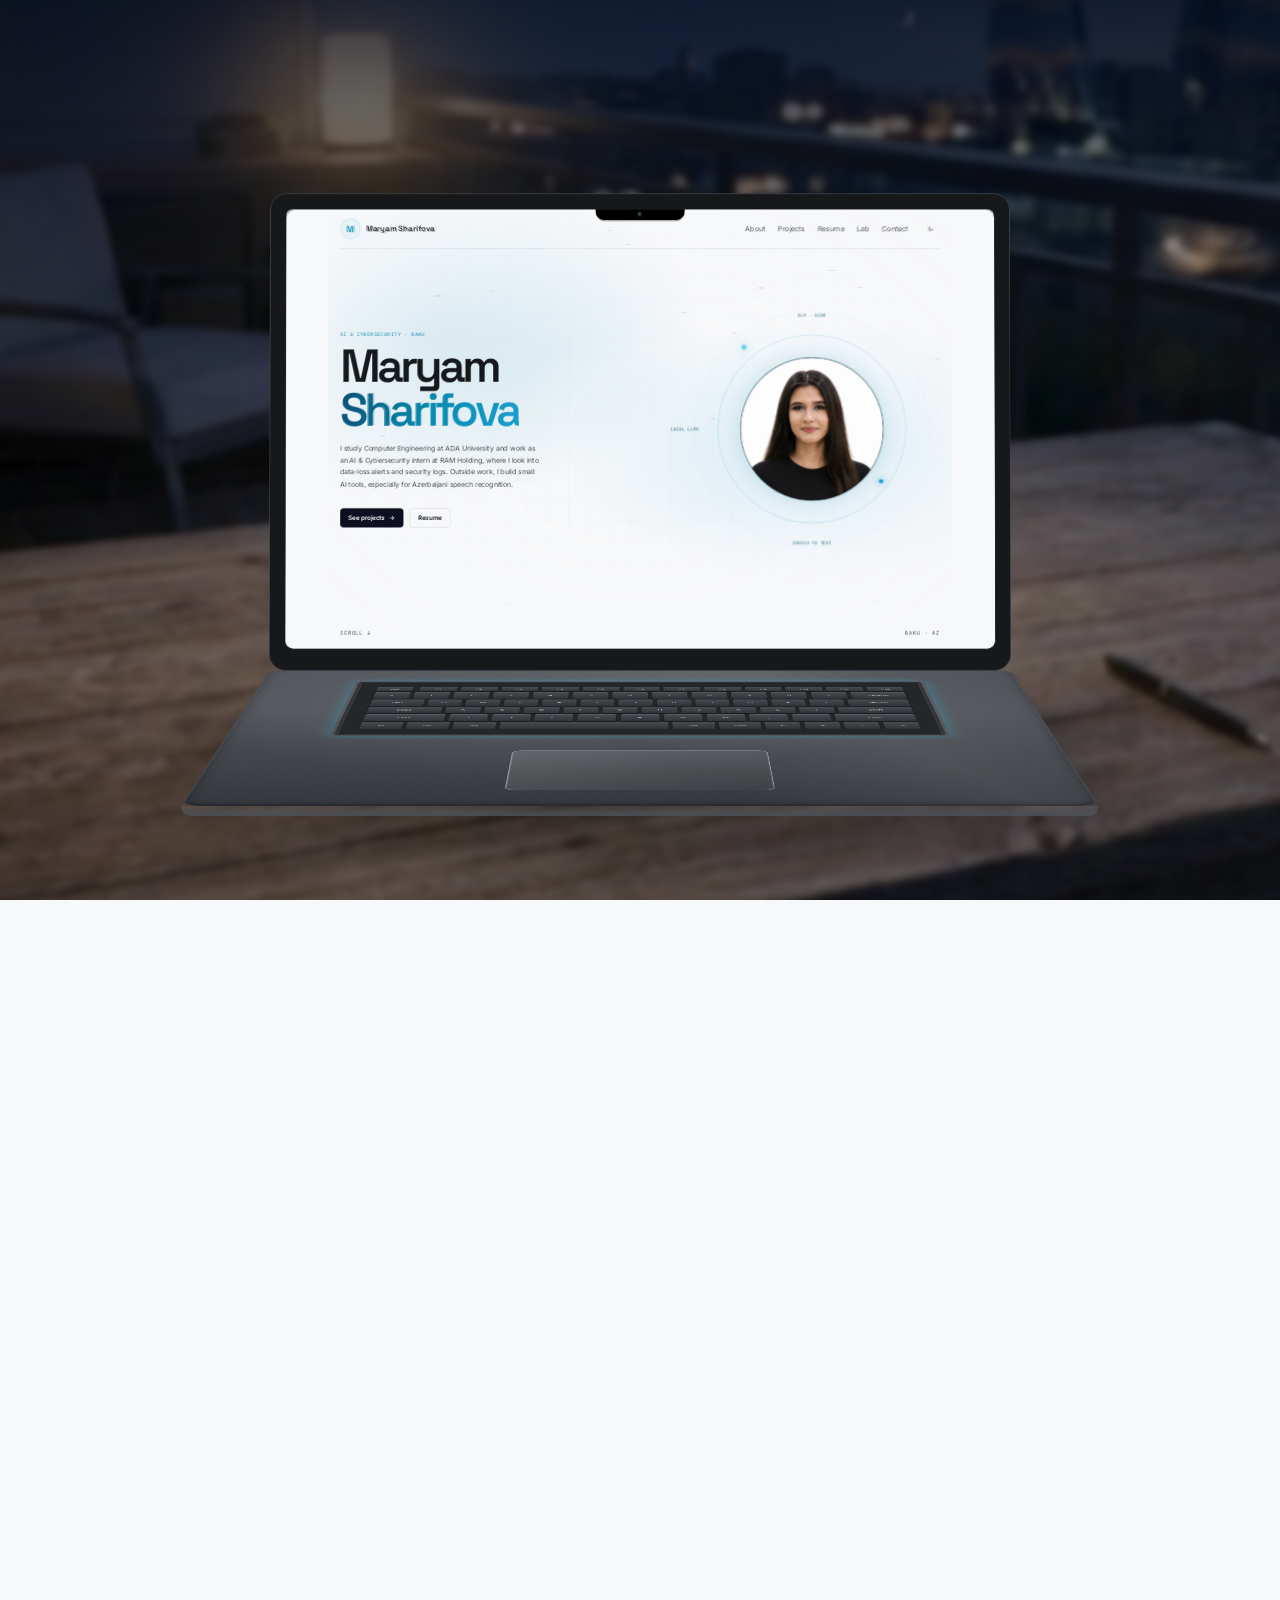
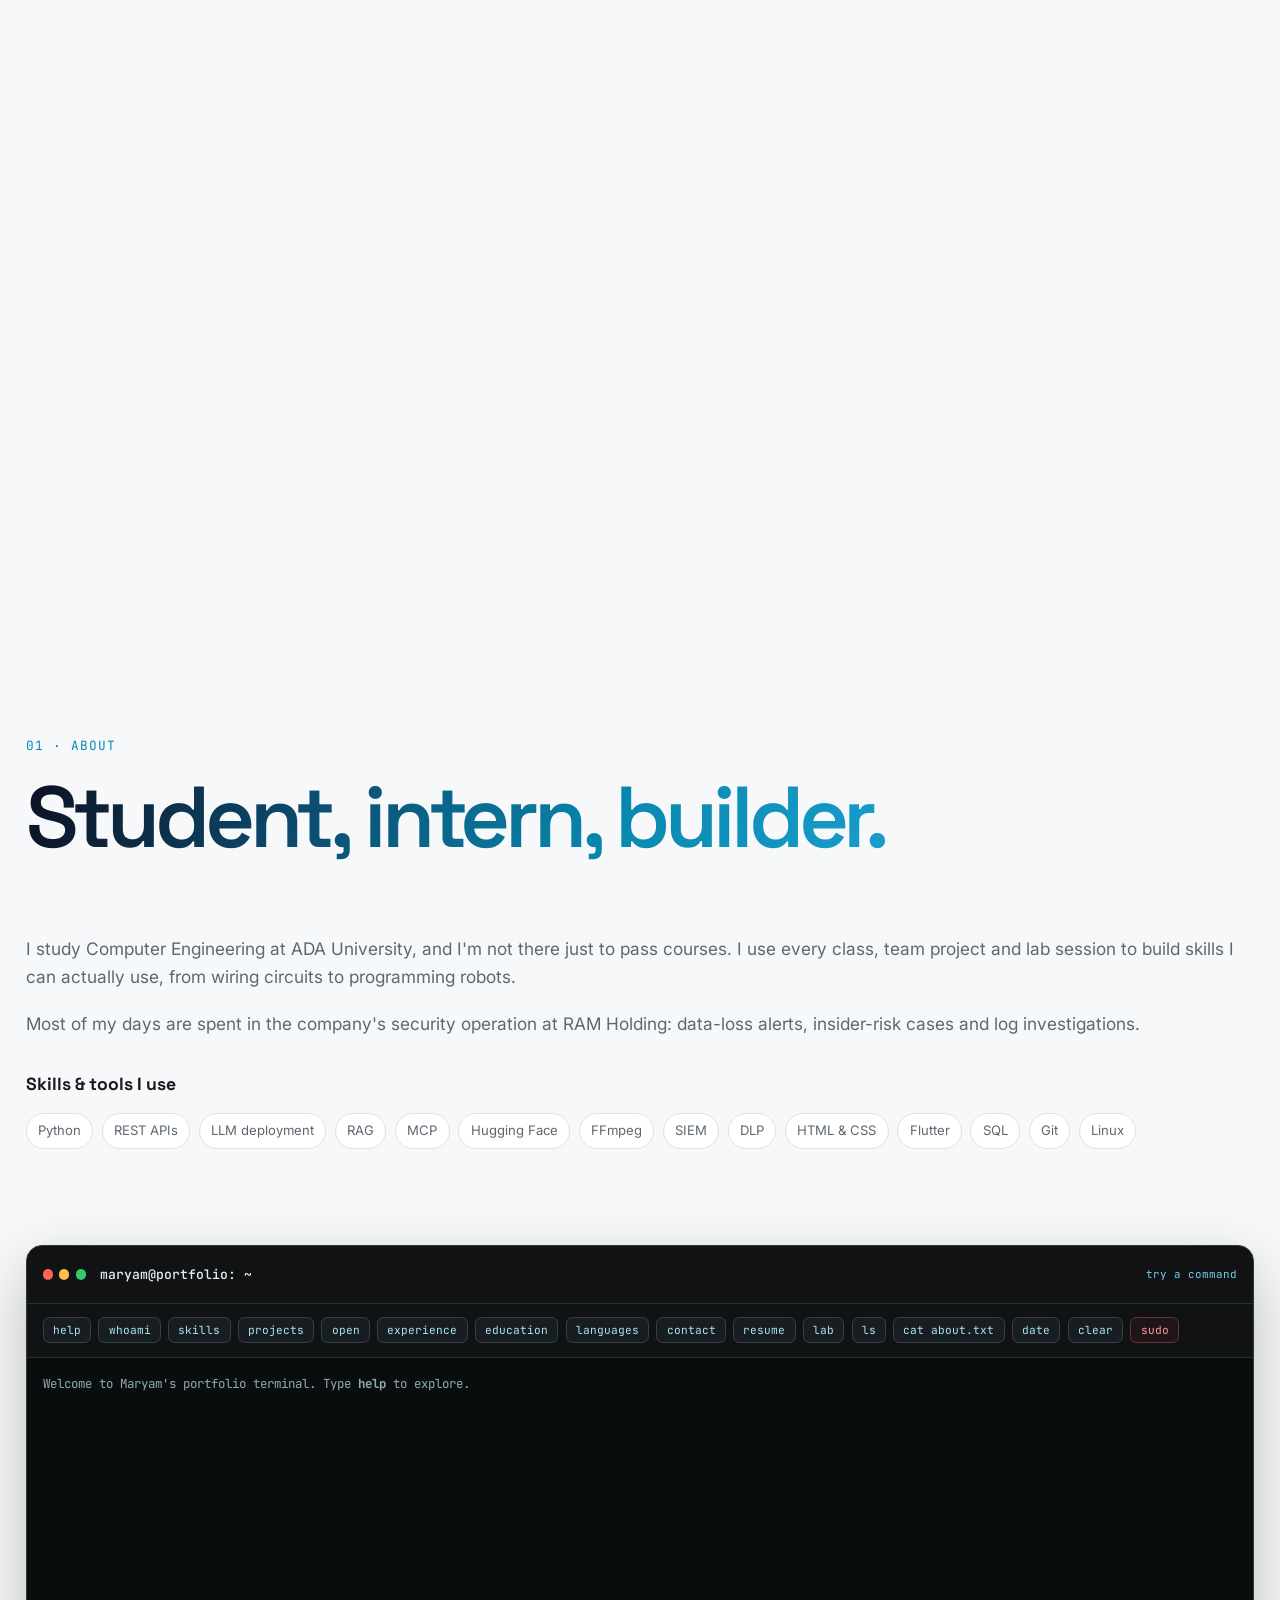
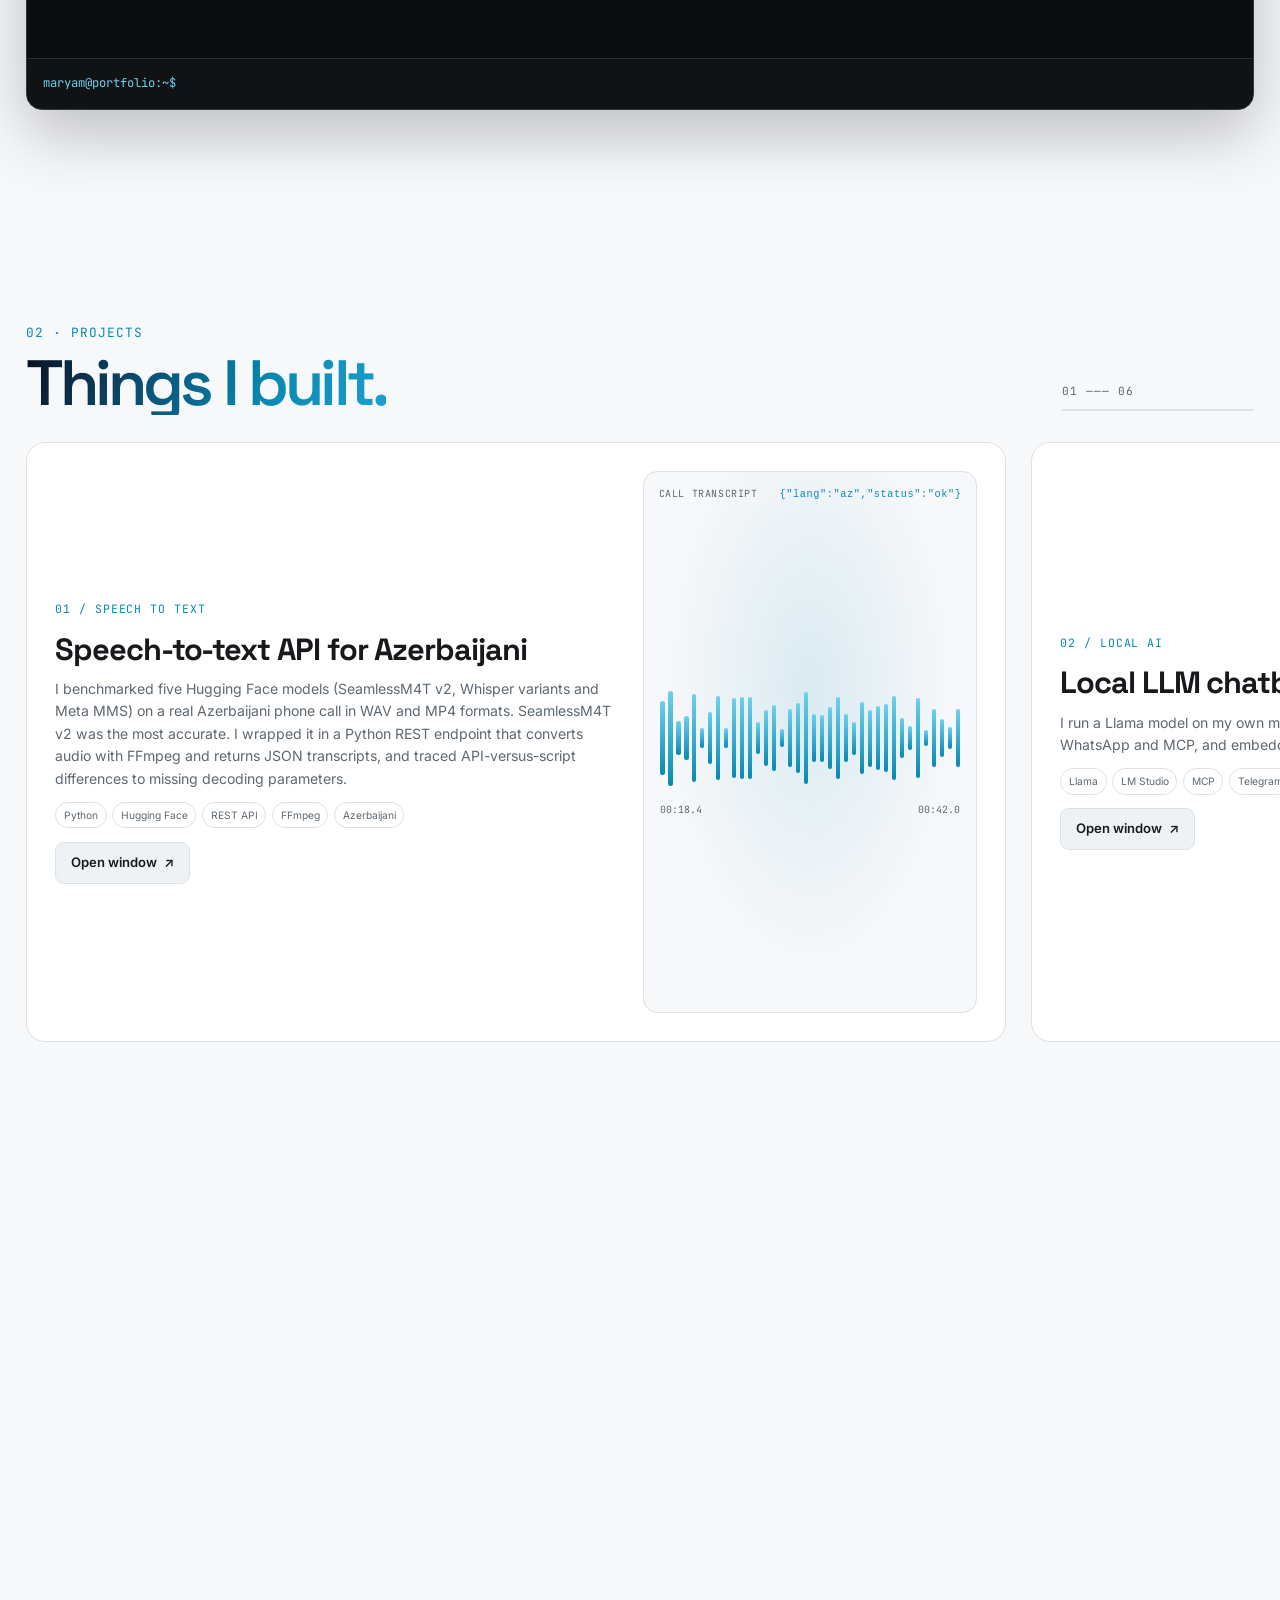
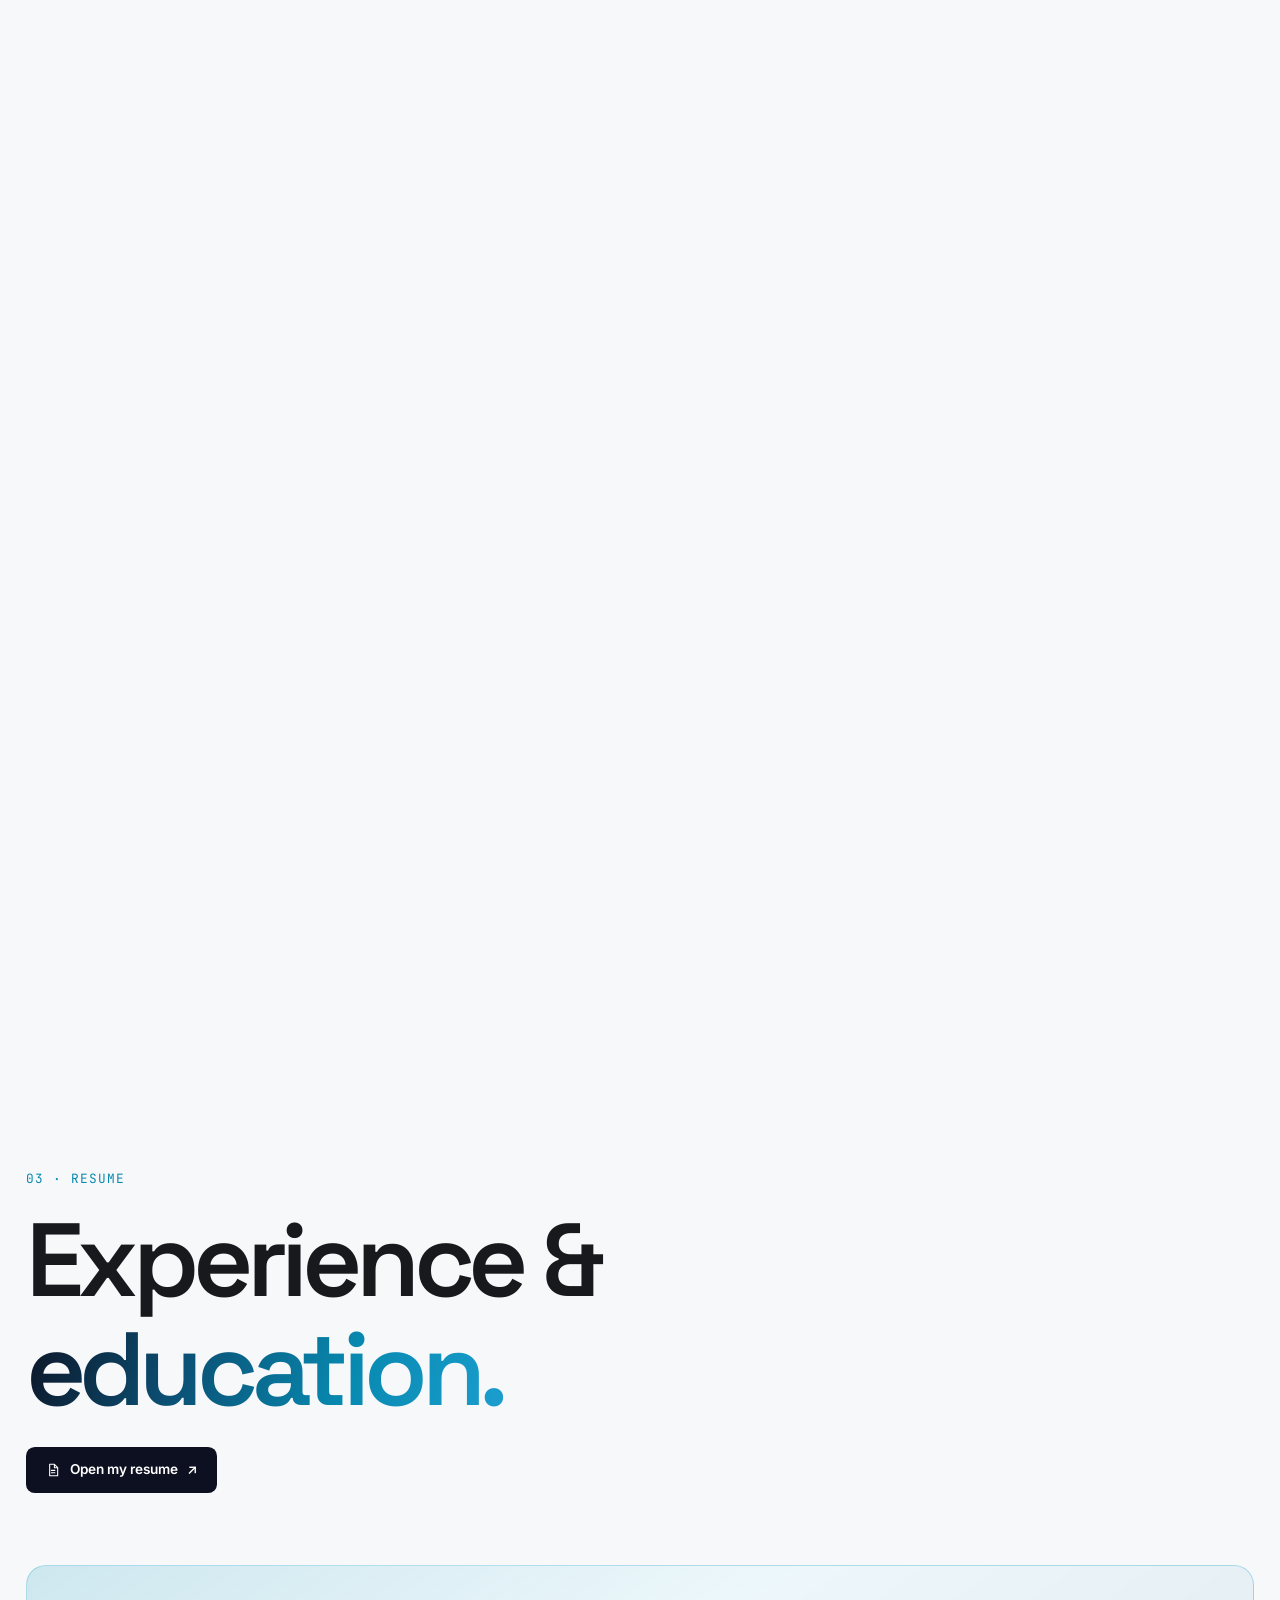
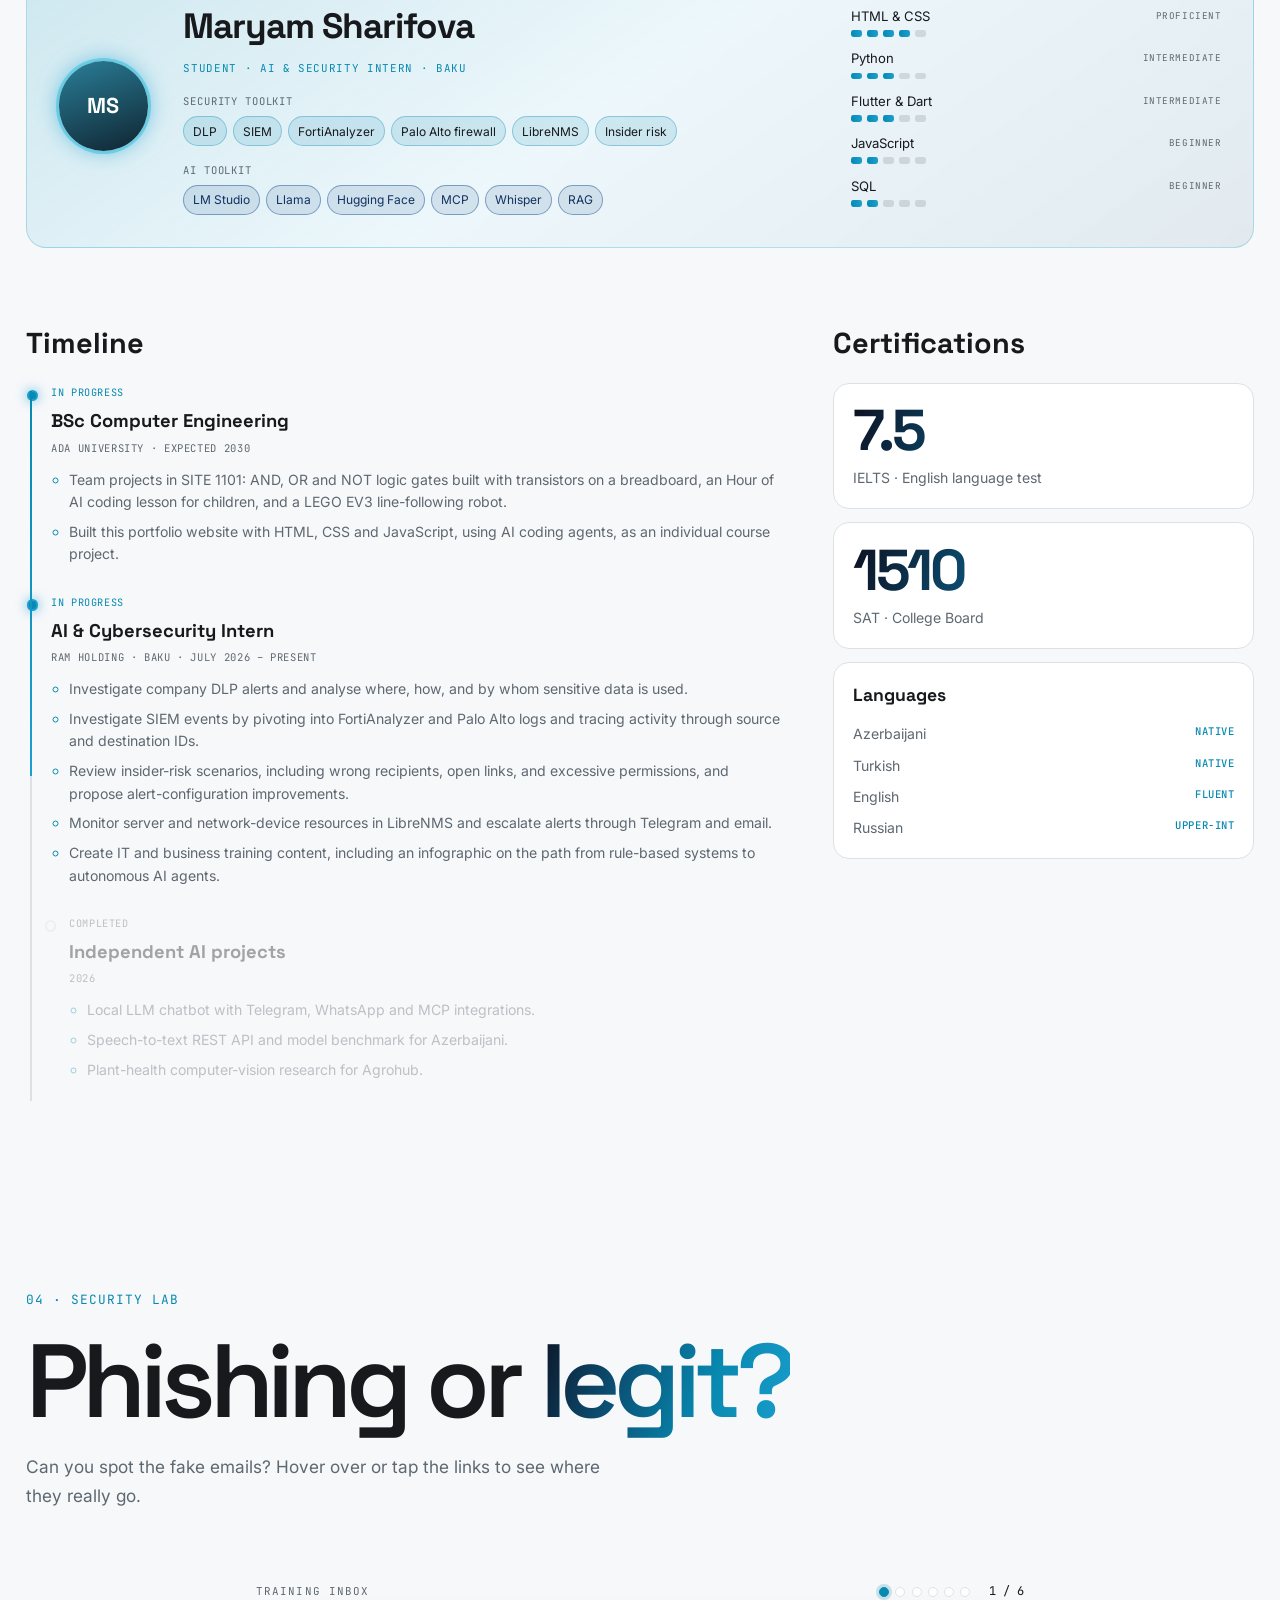
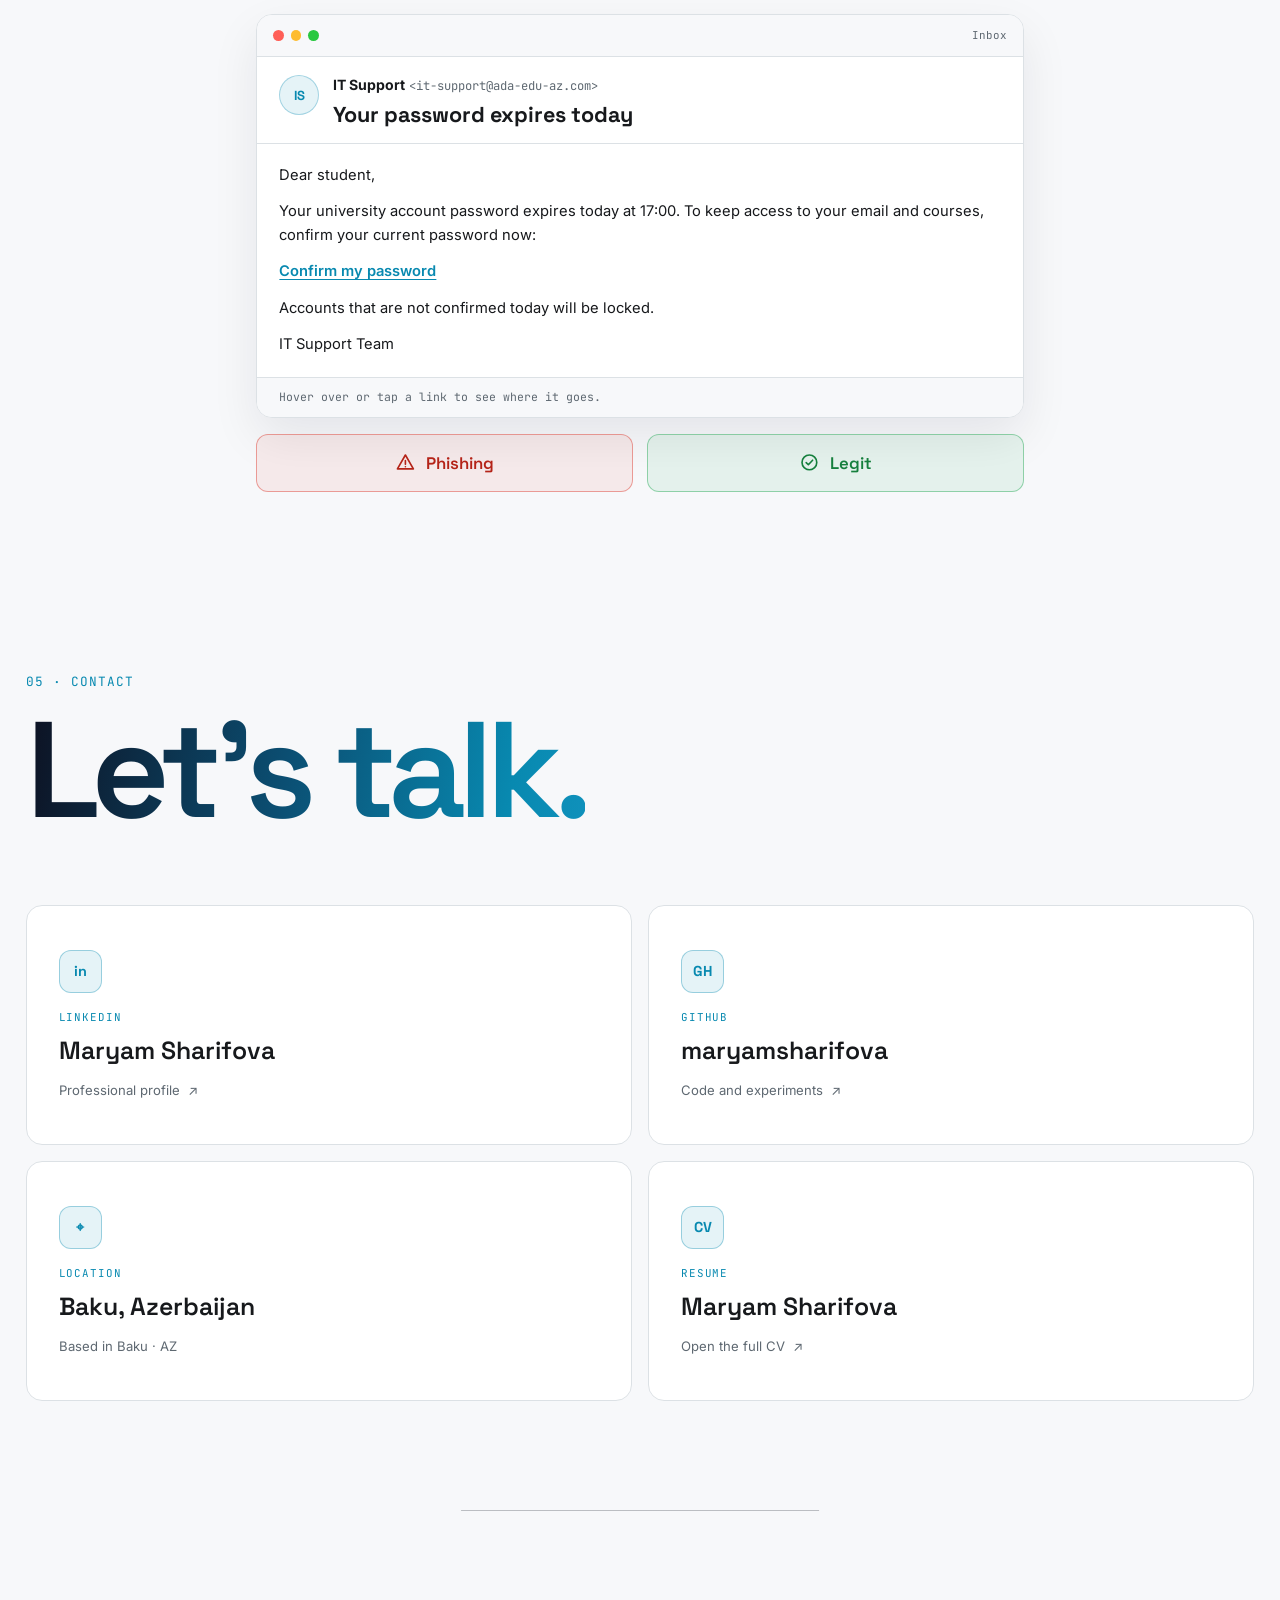
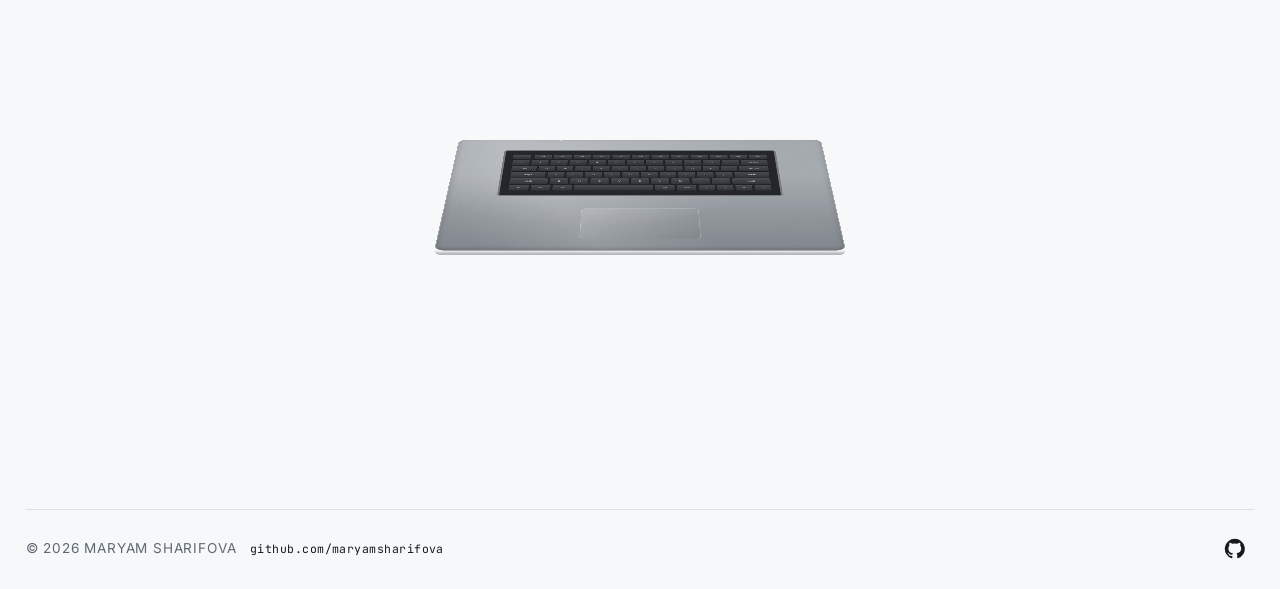
==== commit ab7ea358: "Add the MS monogram favicon to every page Co-Authored-By: Claude Opus 5.5 <noreply@anthropic.com>" ====
--- a/index.html
+++ b/index.html
@@ -15,6 +15,10 @@
     <meta name="color-scheme" content="only light">
     <meta name="description" content="Maryam Sharifova's personal portfolio.">
     <title>Home | Maryam Sharifova</title>
+    <link rel="icon" href="images/favicon.ico" sizes="any">
+    <link rel="icon" href="images/favicon-32.png" type="image/png" sizes="32x32">
+    <link rel="icon" href="images/favicon-512.png" type="image/png" sizes="512x512">
+    <link rel="apple-touch-icon" href="images/apple-touch-icon.png">
     <!-- Fonts from Google Fonts, then the stylesheet and script that every page of the site shares. -->
     <!-- Connect to the font host early so text appears in the right typeface sooner. -->
     <link rel="preconnect" href="https://fonts.googleapis.com">
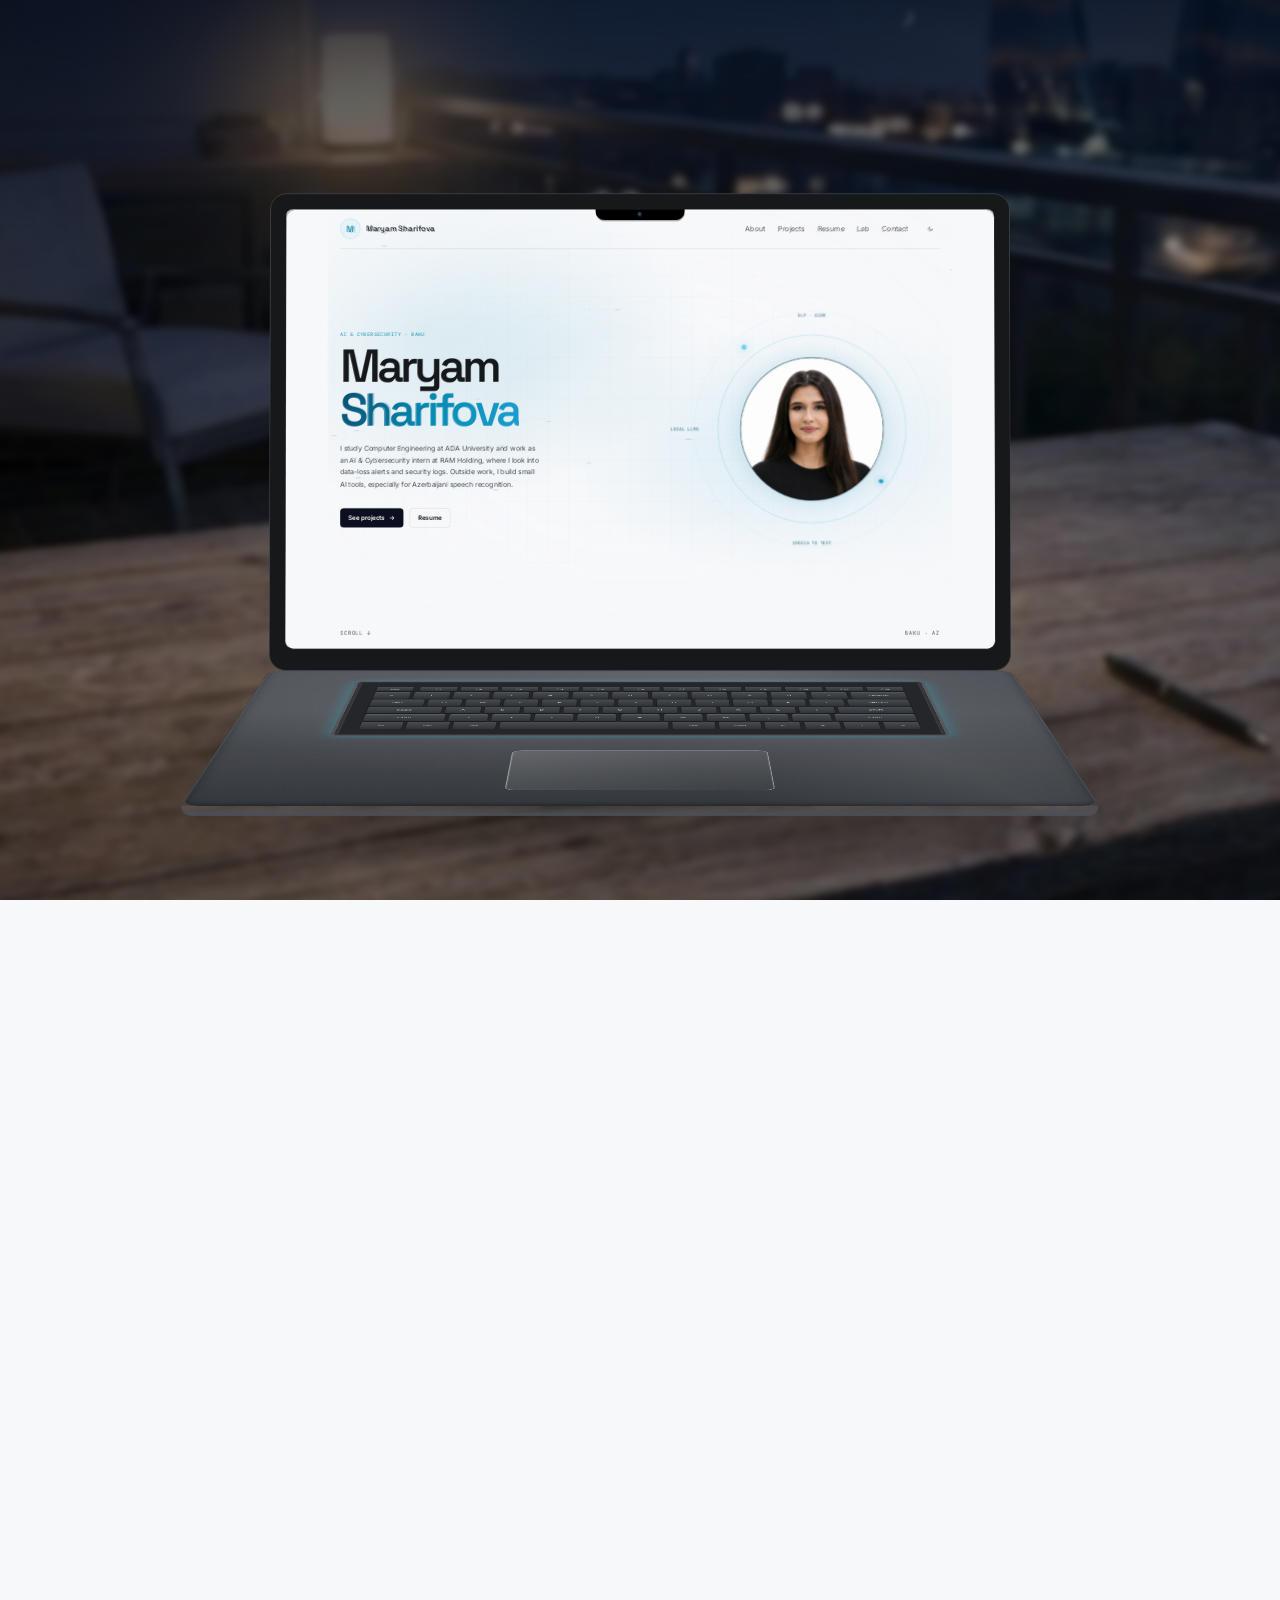
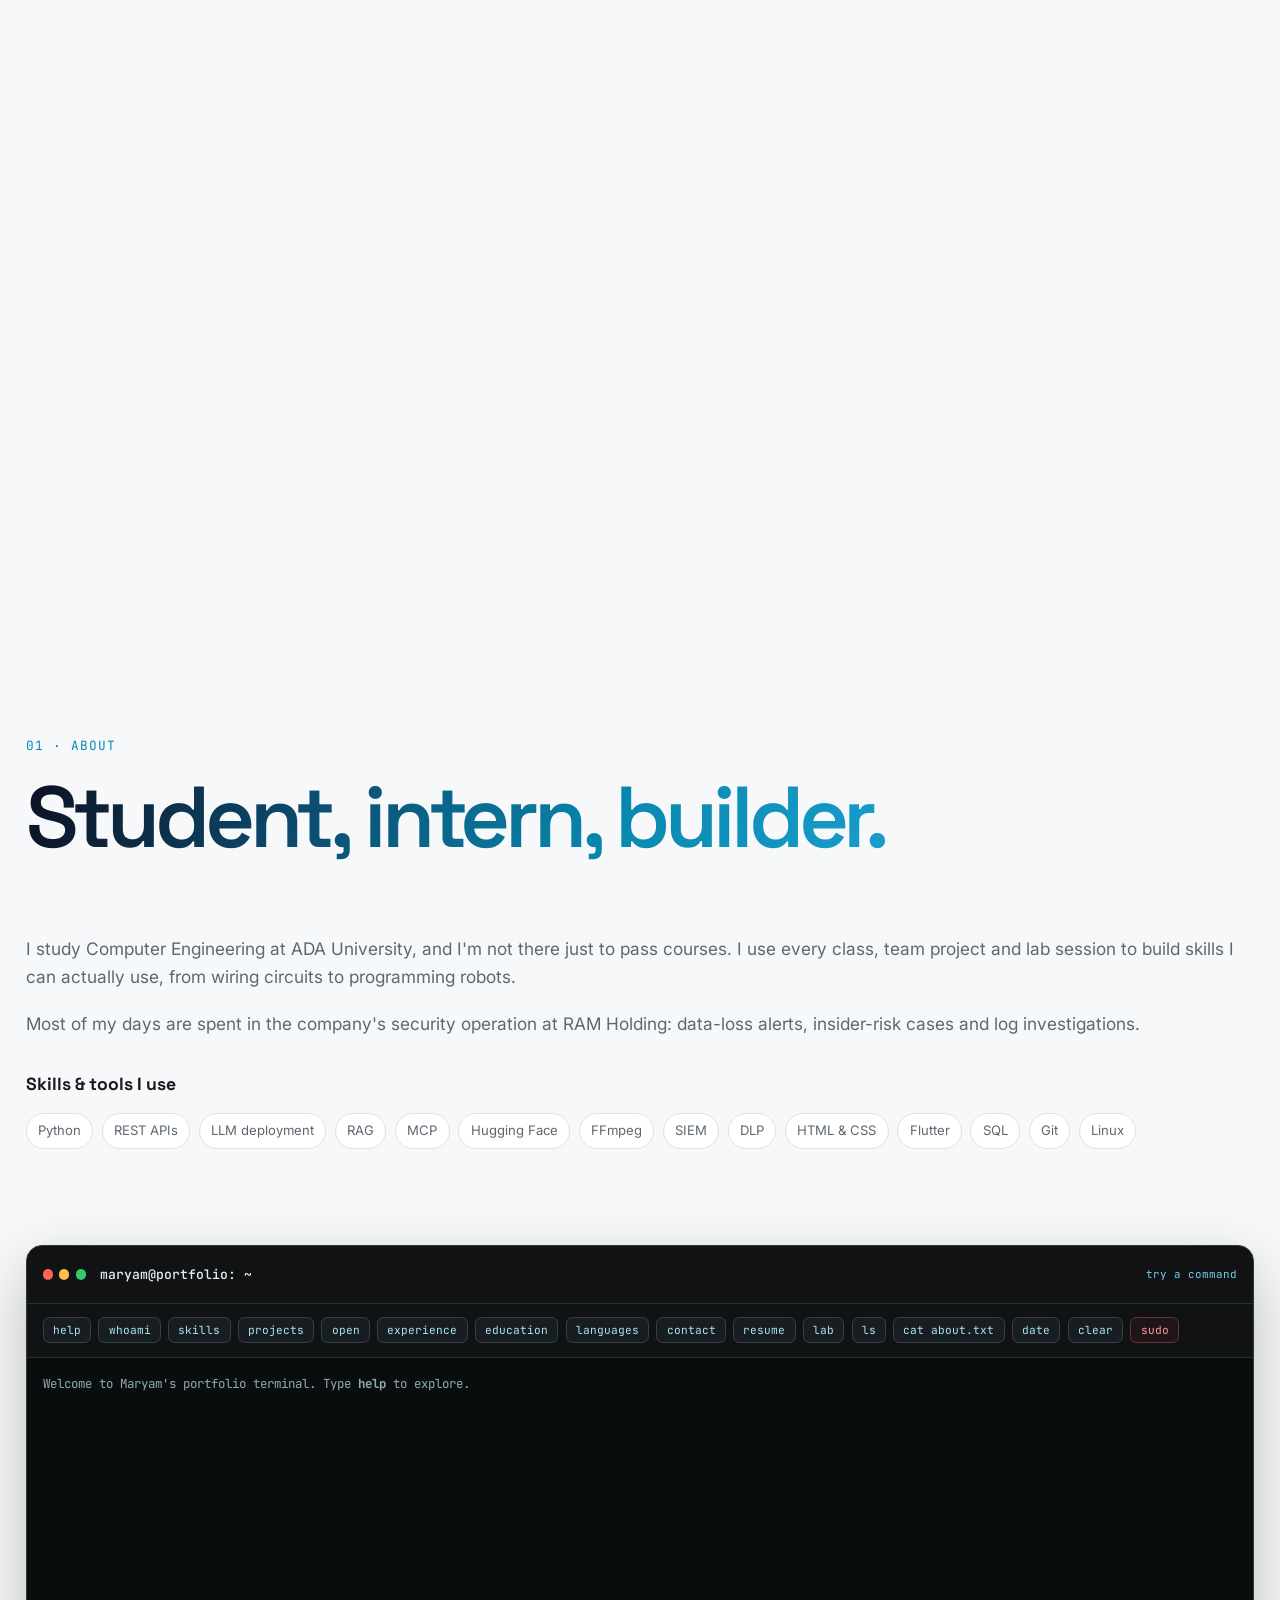
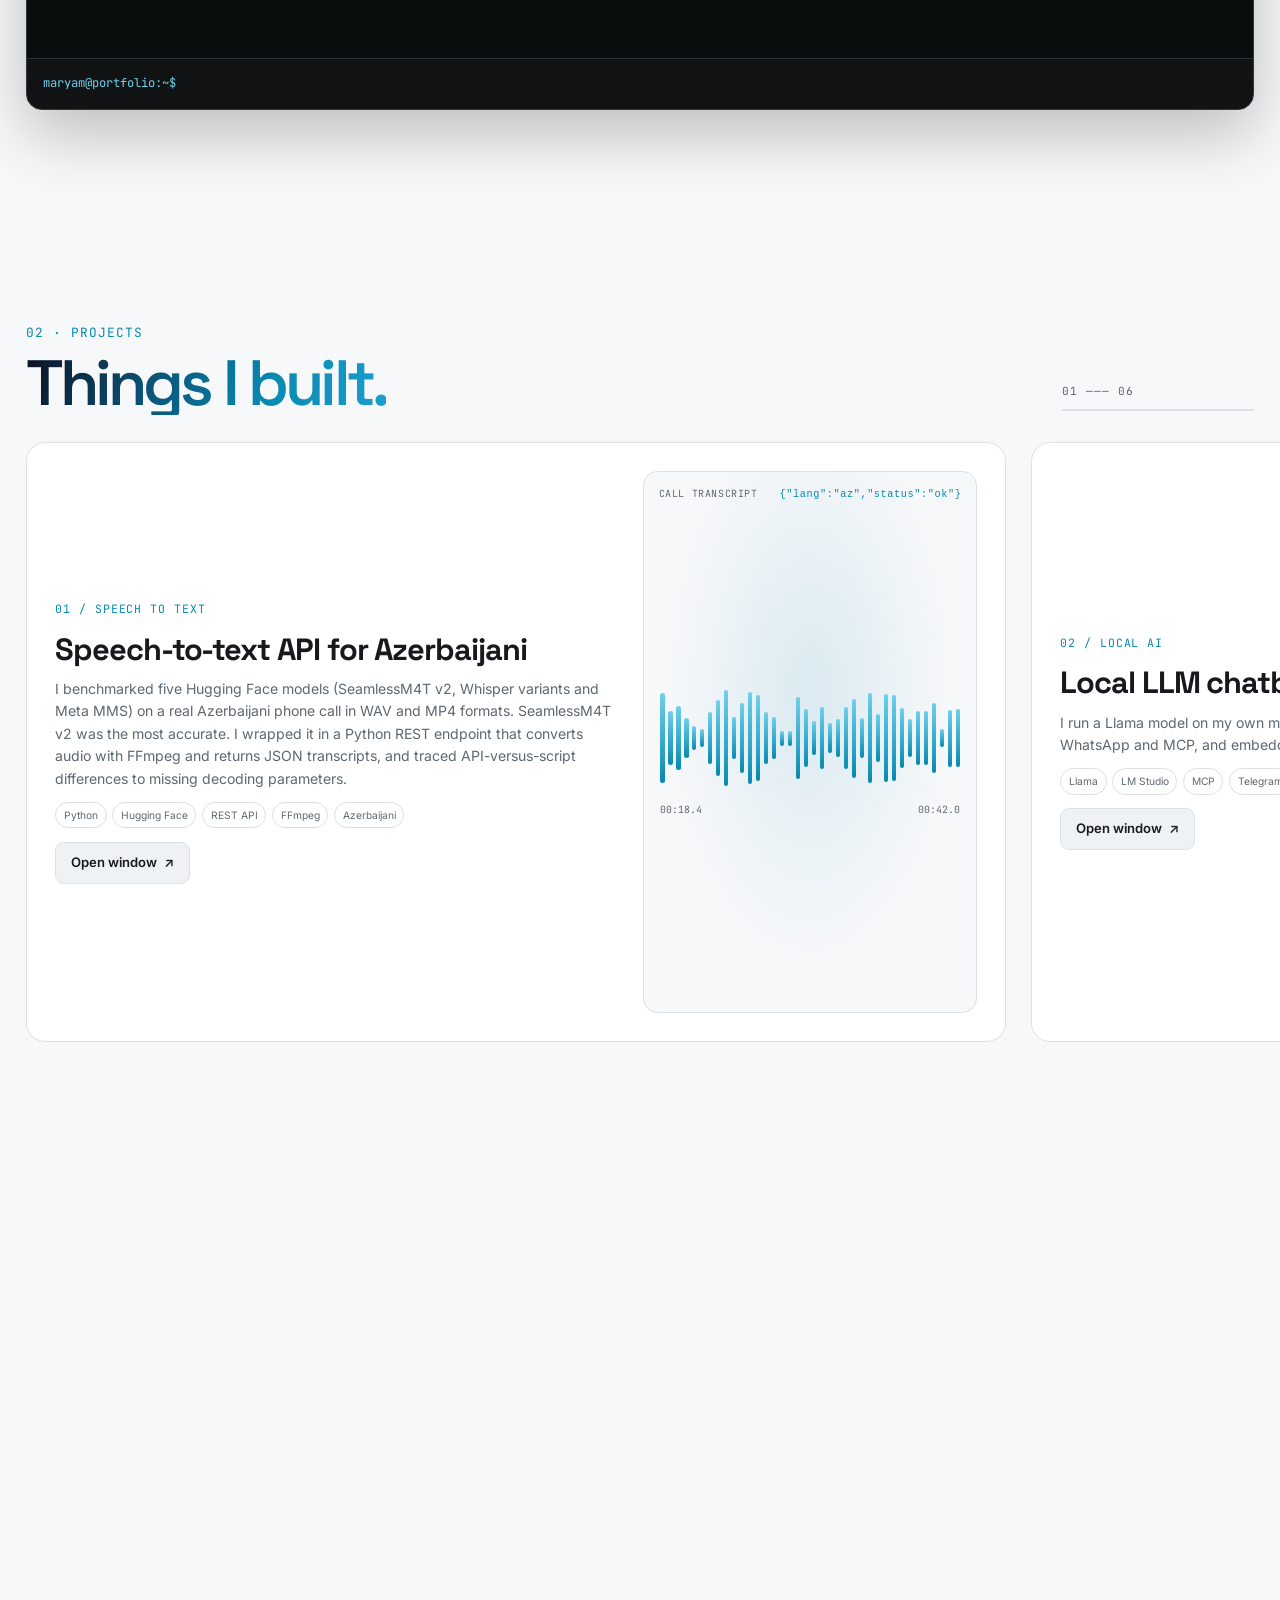
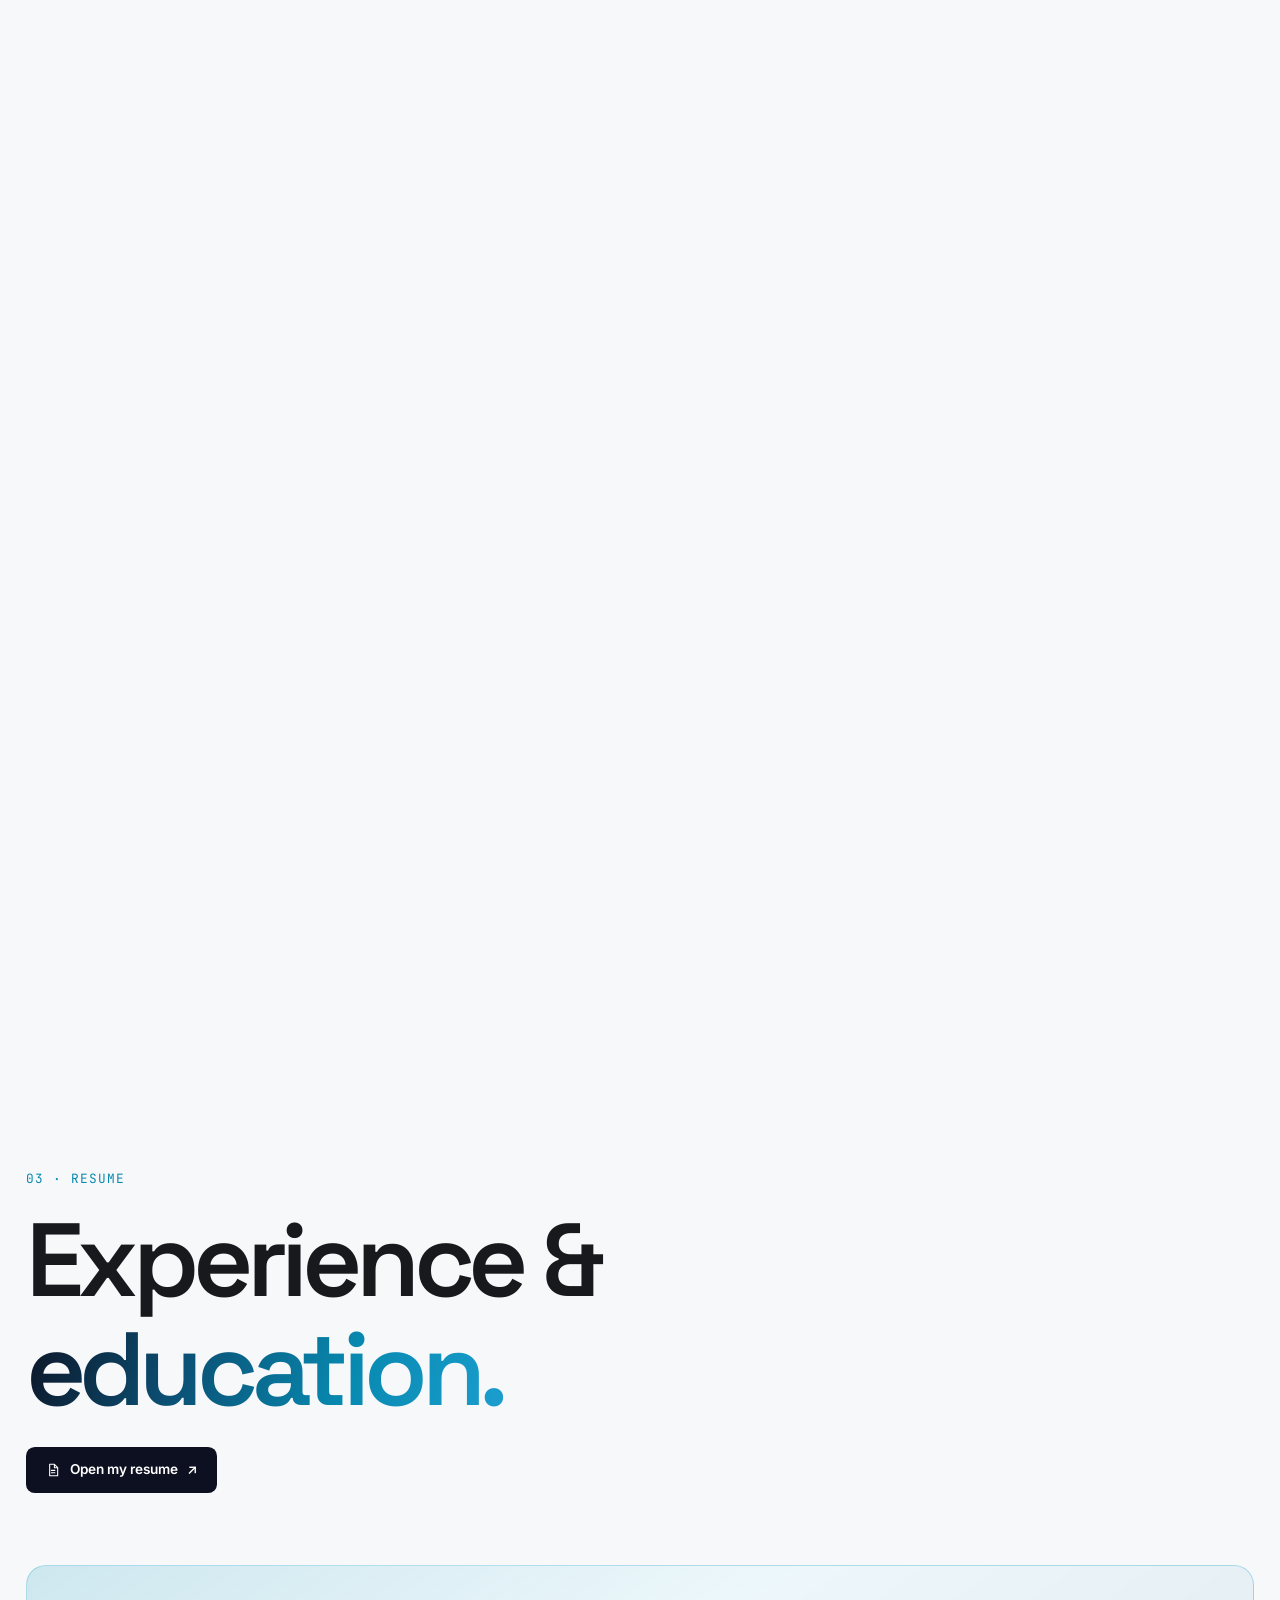
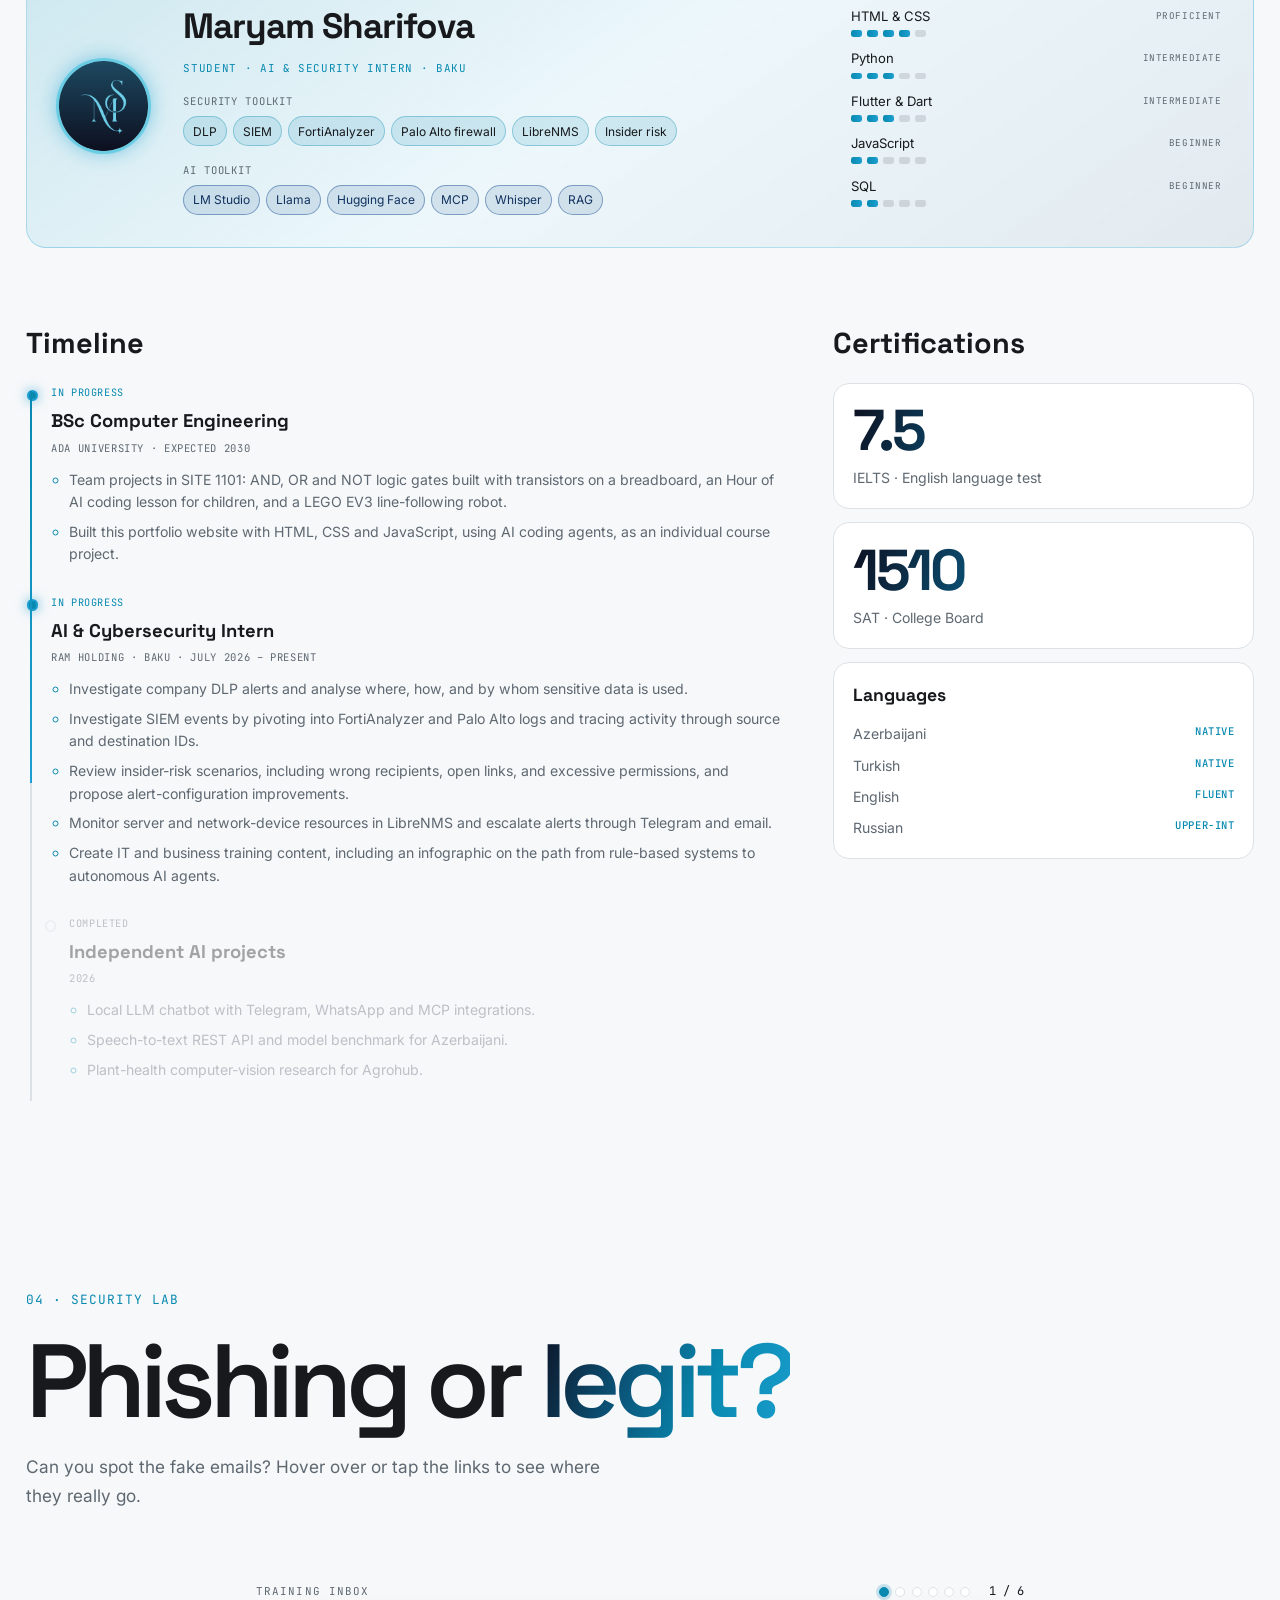
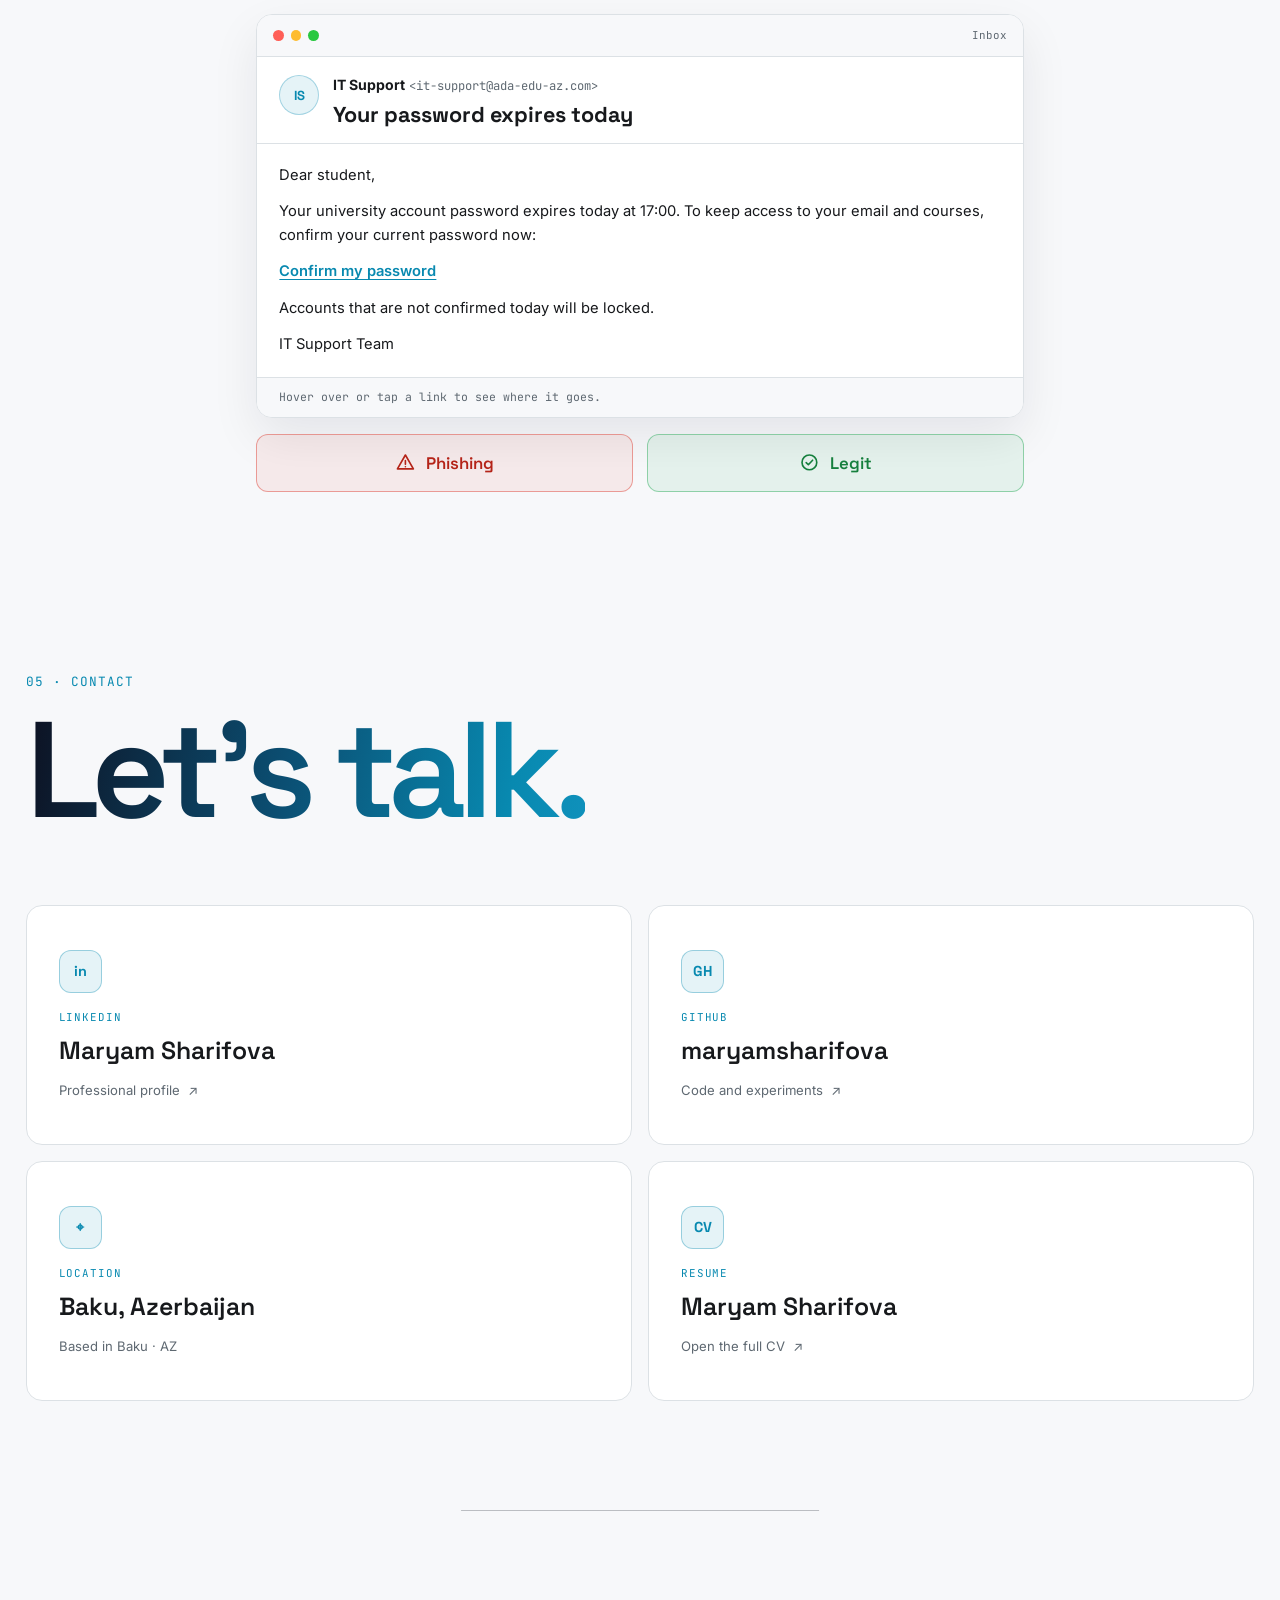
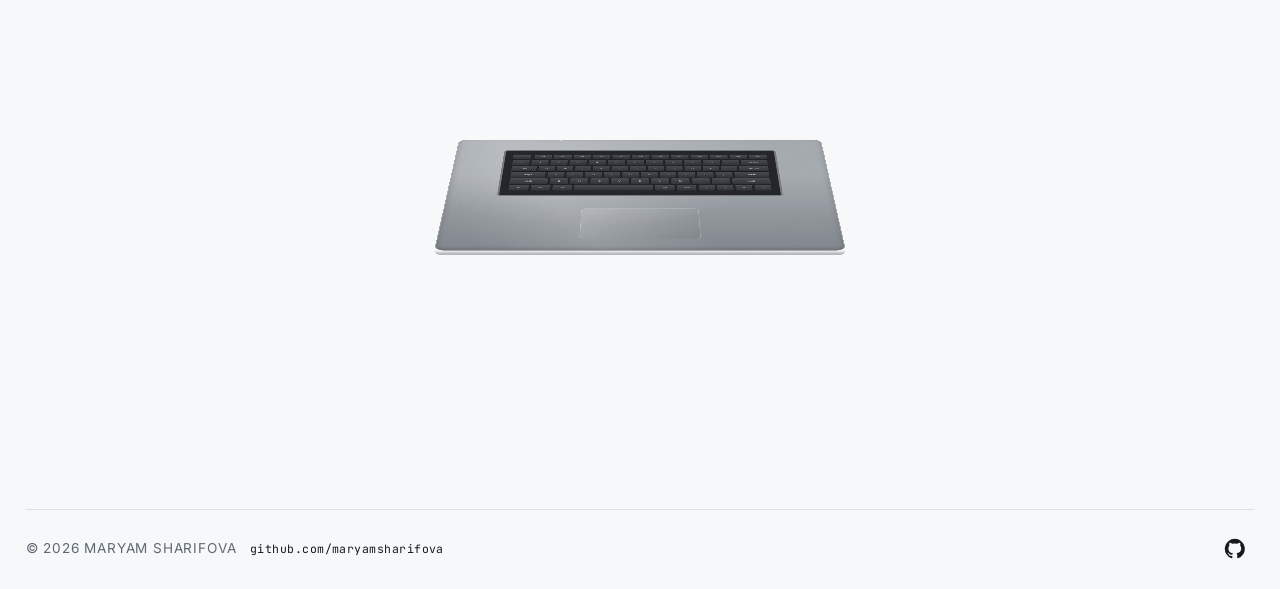
==== commit 2aa447c0: "Show the MS monogram image in the Resume player card avatar Co-Authored-By: Claude Opus 5.5 <noreply" ====
--- a/index.html
+++ b/index.html
@@ -602,7 +602,7 @@
 
         <!-- Game-style player card: avatar, my role, two toolkits and skill meters. -->
         <section class="player-card" aria-label="Player profile" data-reveal>
-          <div class="player-avatar" aria-hidden="true">MS</div>
+          <div class="player-avatar" aria-hidden="true"><img src="images/avatar-ms.png" alt="" width="512" height="512"></div>
           <div class="player-identity">
             <h2>Maryam Sharifova</h2>
            <p class="player-class">STUDENT · AI &amp; SECURITY INTERN · BAKU</p>
--- a/css/style.css
+++ b/css/style.css
@@ -3542,18 +3542,21 @@
 .player-avatar {
   width: 5.6rem;
   height: 5.6rem;
-  display: grid;
-  place-items: center;
   border-radius: 50%;
+  /* Clips the monogram image to the circle; the teal ring and glow are drawn outside it. */
+  overflow: hidden;
   background: linear-gradient(160deg, #2a7f99, #0f2430);
   box-shadow:
     0 0 0 3px rgb(56 196 222 / 55%),
     0 0 1.35rem rgb(28 159 208 / 65%);
-  color: #ffffff;
-  font-family: var(--font-heading);
-  font-size: 1.35rem;
-  font-weight: 700;
-  letter-spacing: 0.04em;
+}
+
+/* My MS monogram fills the whole avatar circle. */
+.player-avatar img {
+  display: block;
+  width: 100%;
+  height: 100%;
+  object-fit: cover;
 }
 
 .player-identity h2,
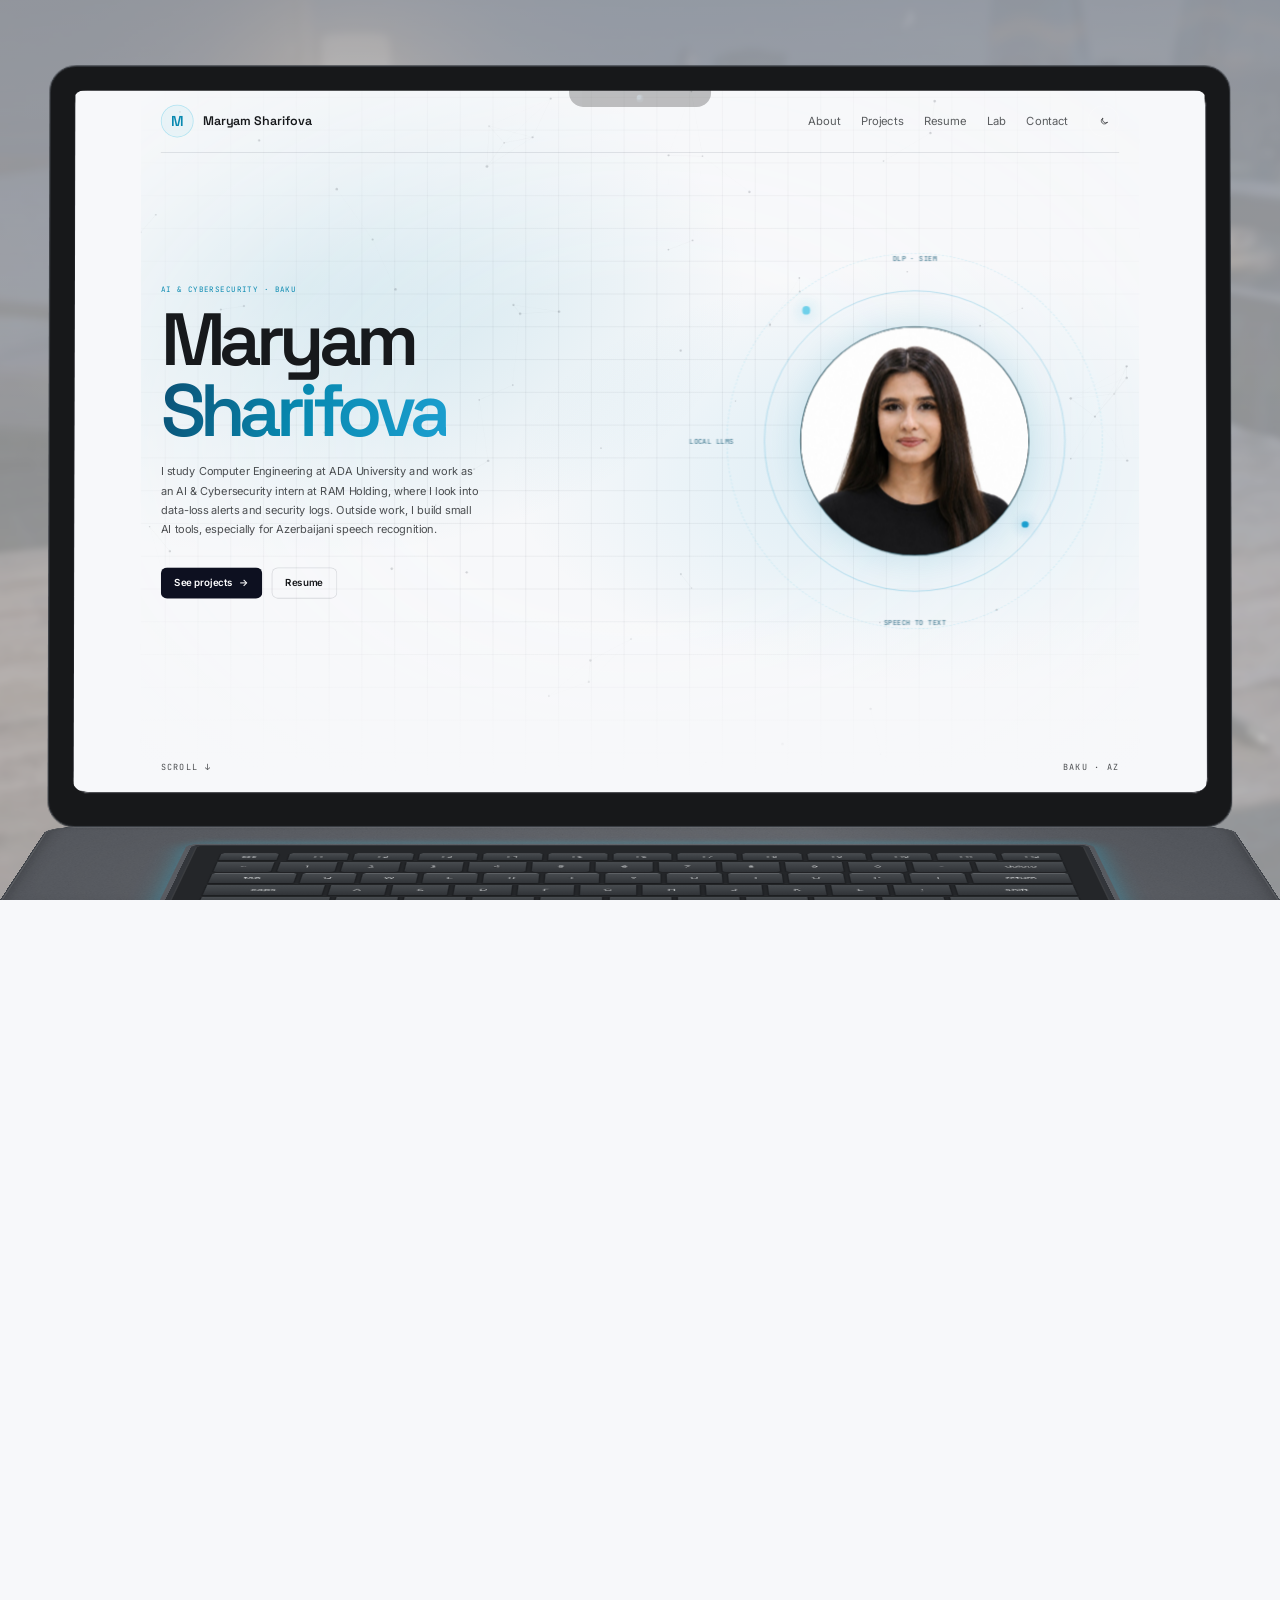
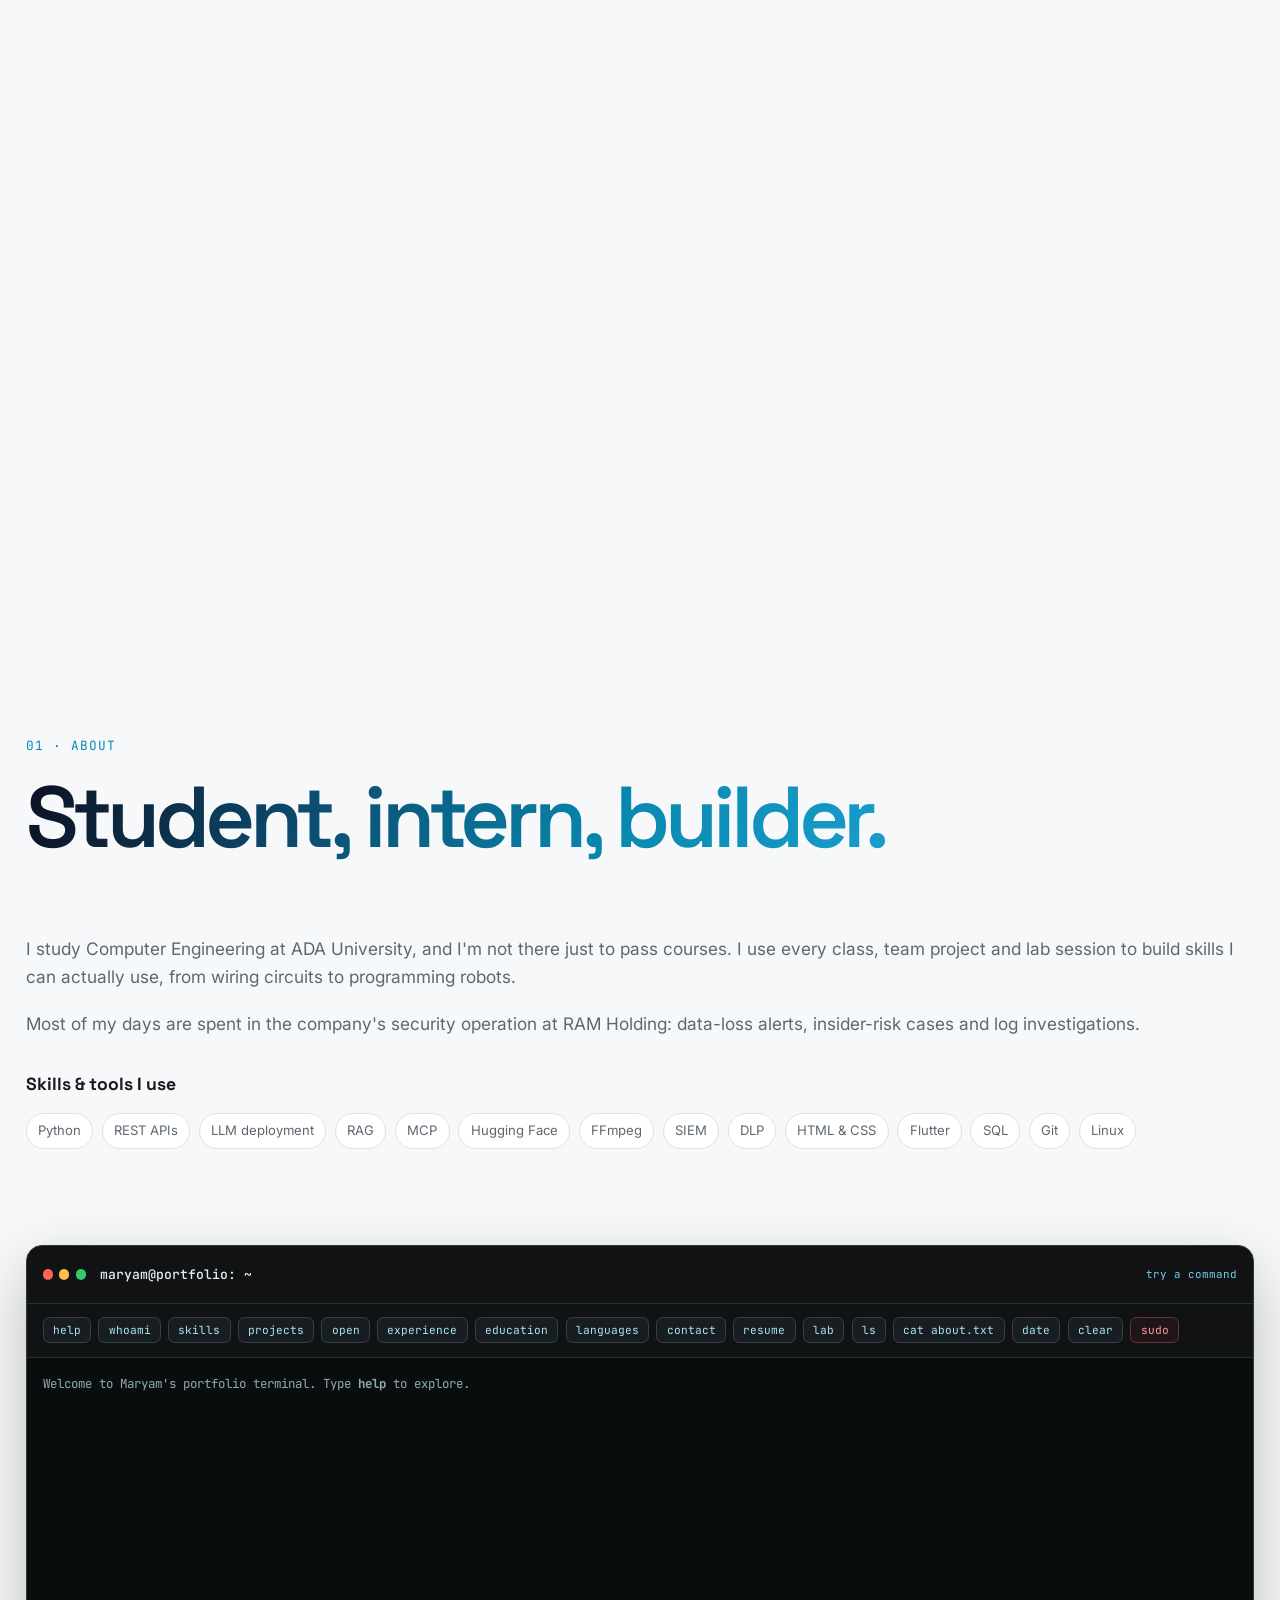
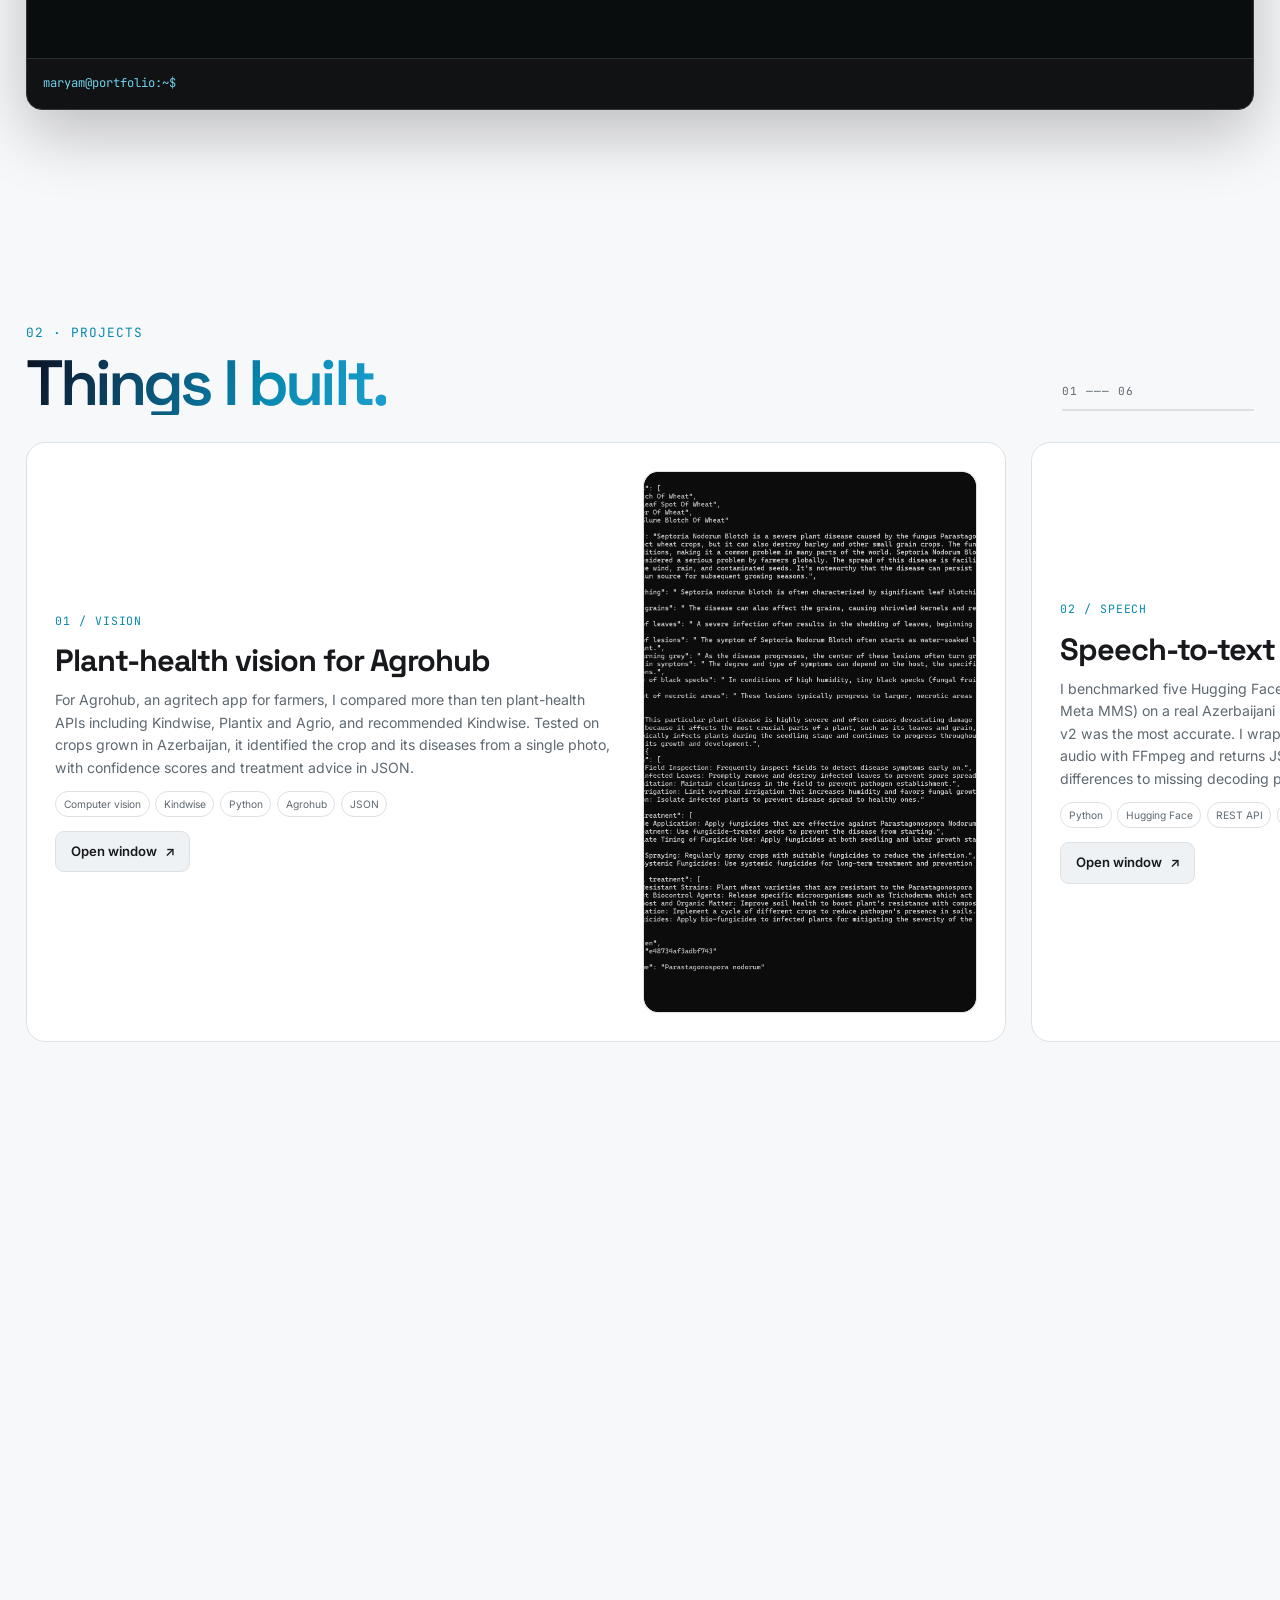
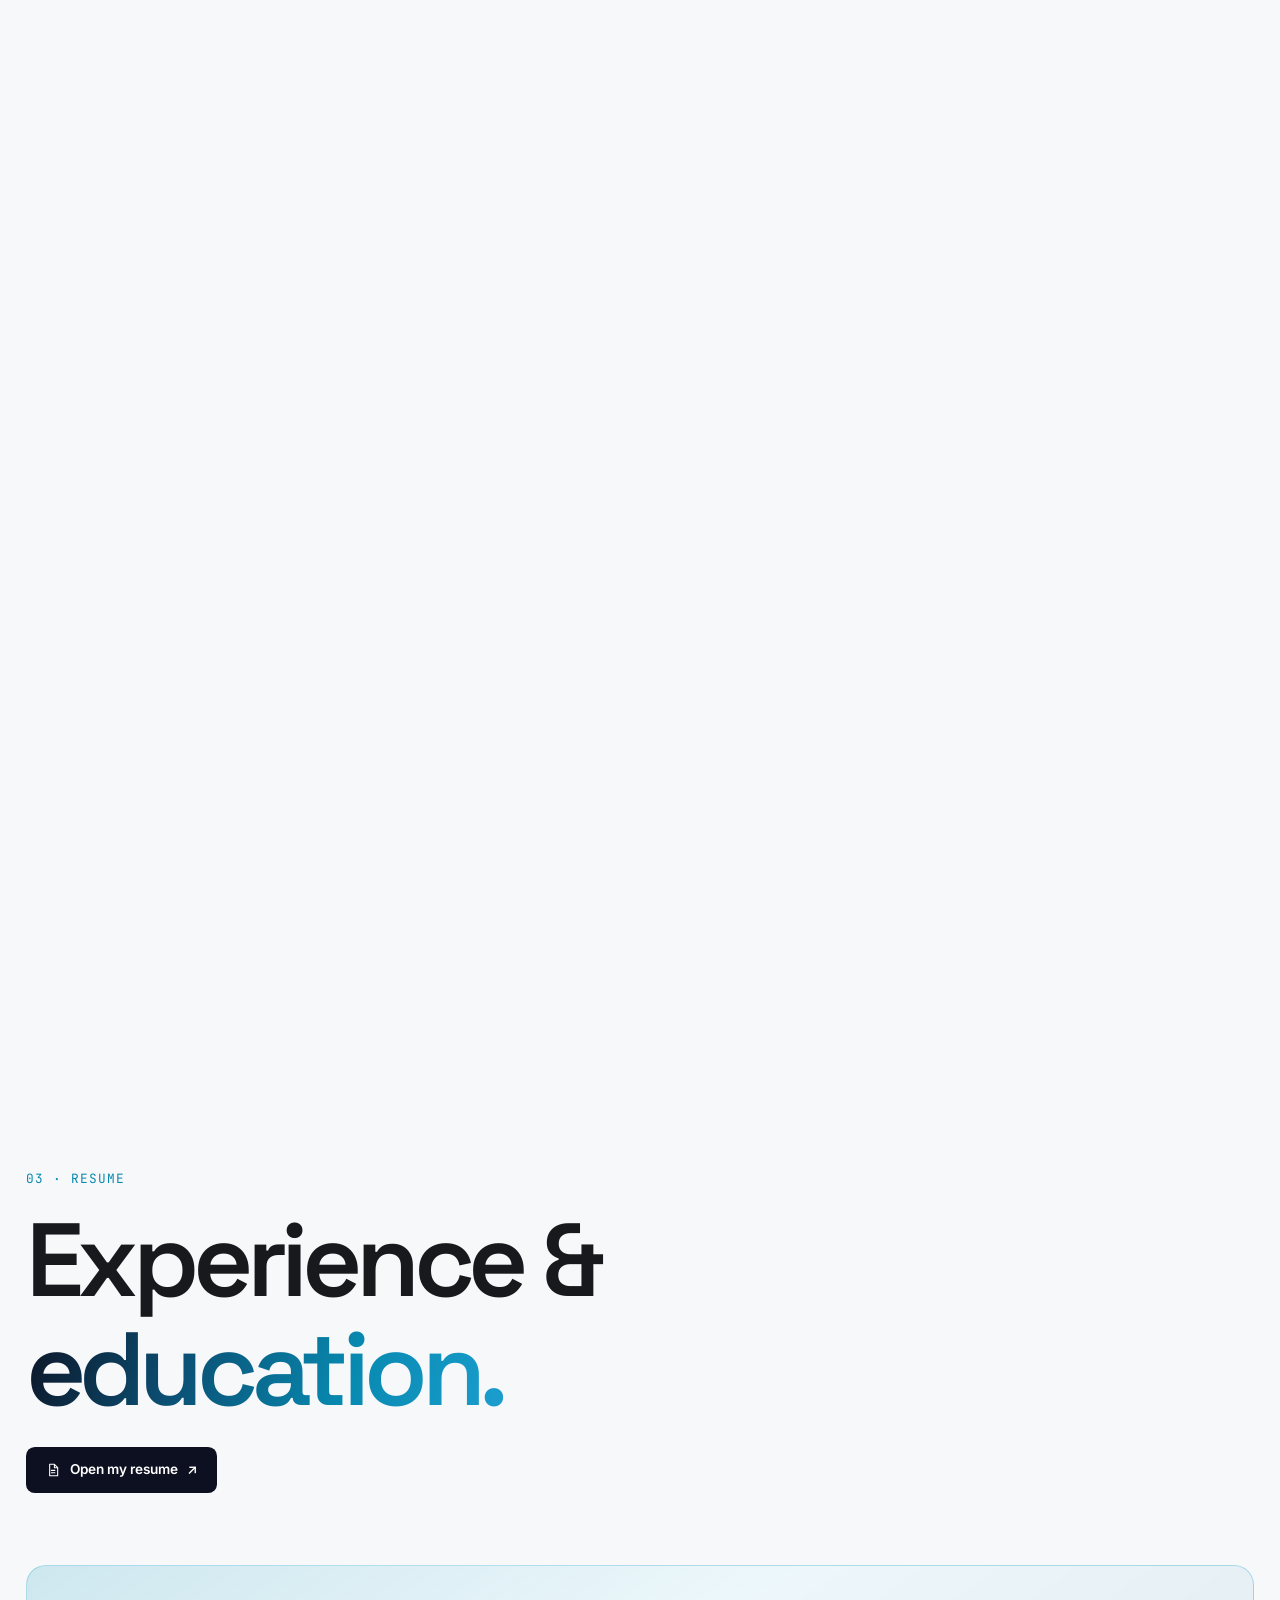
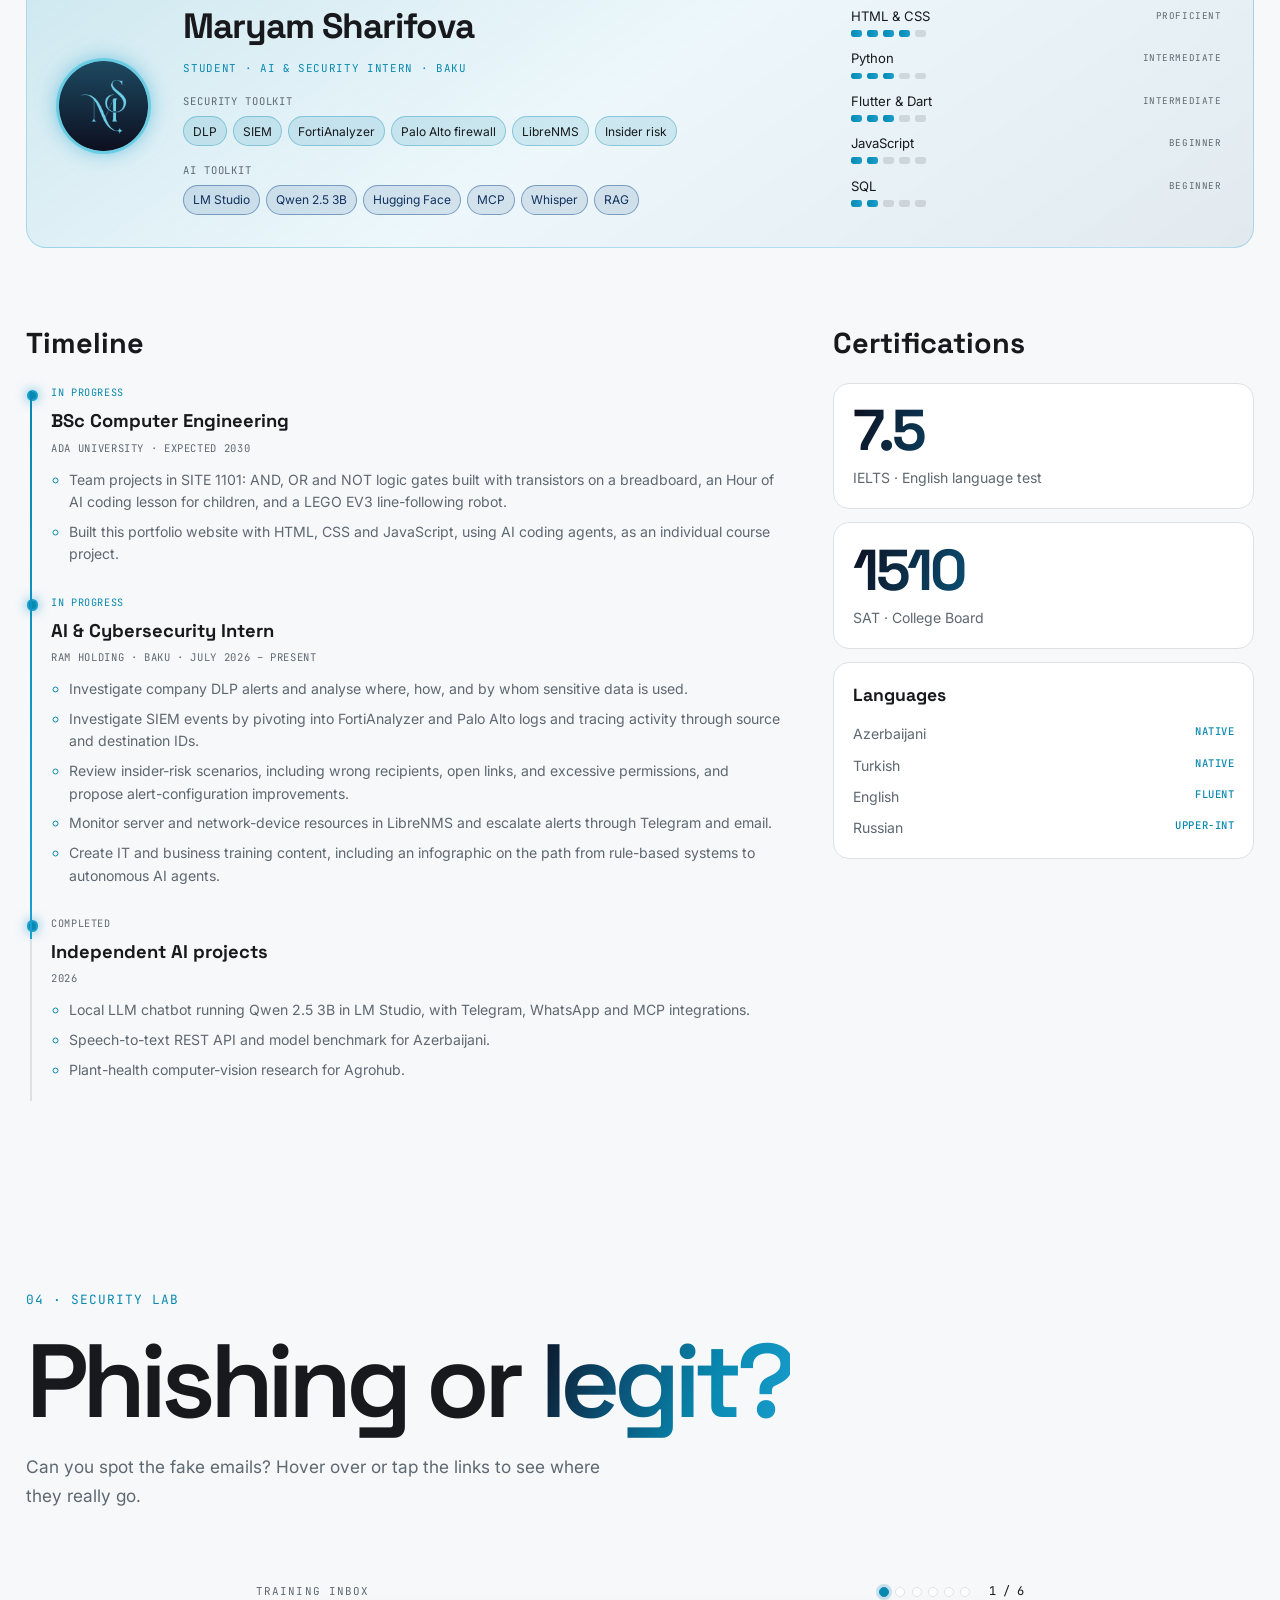
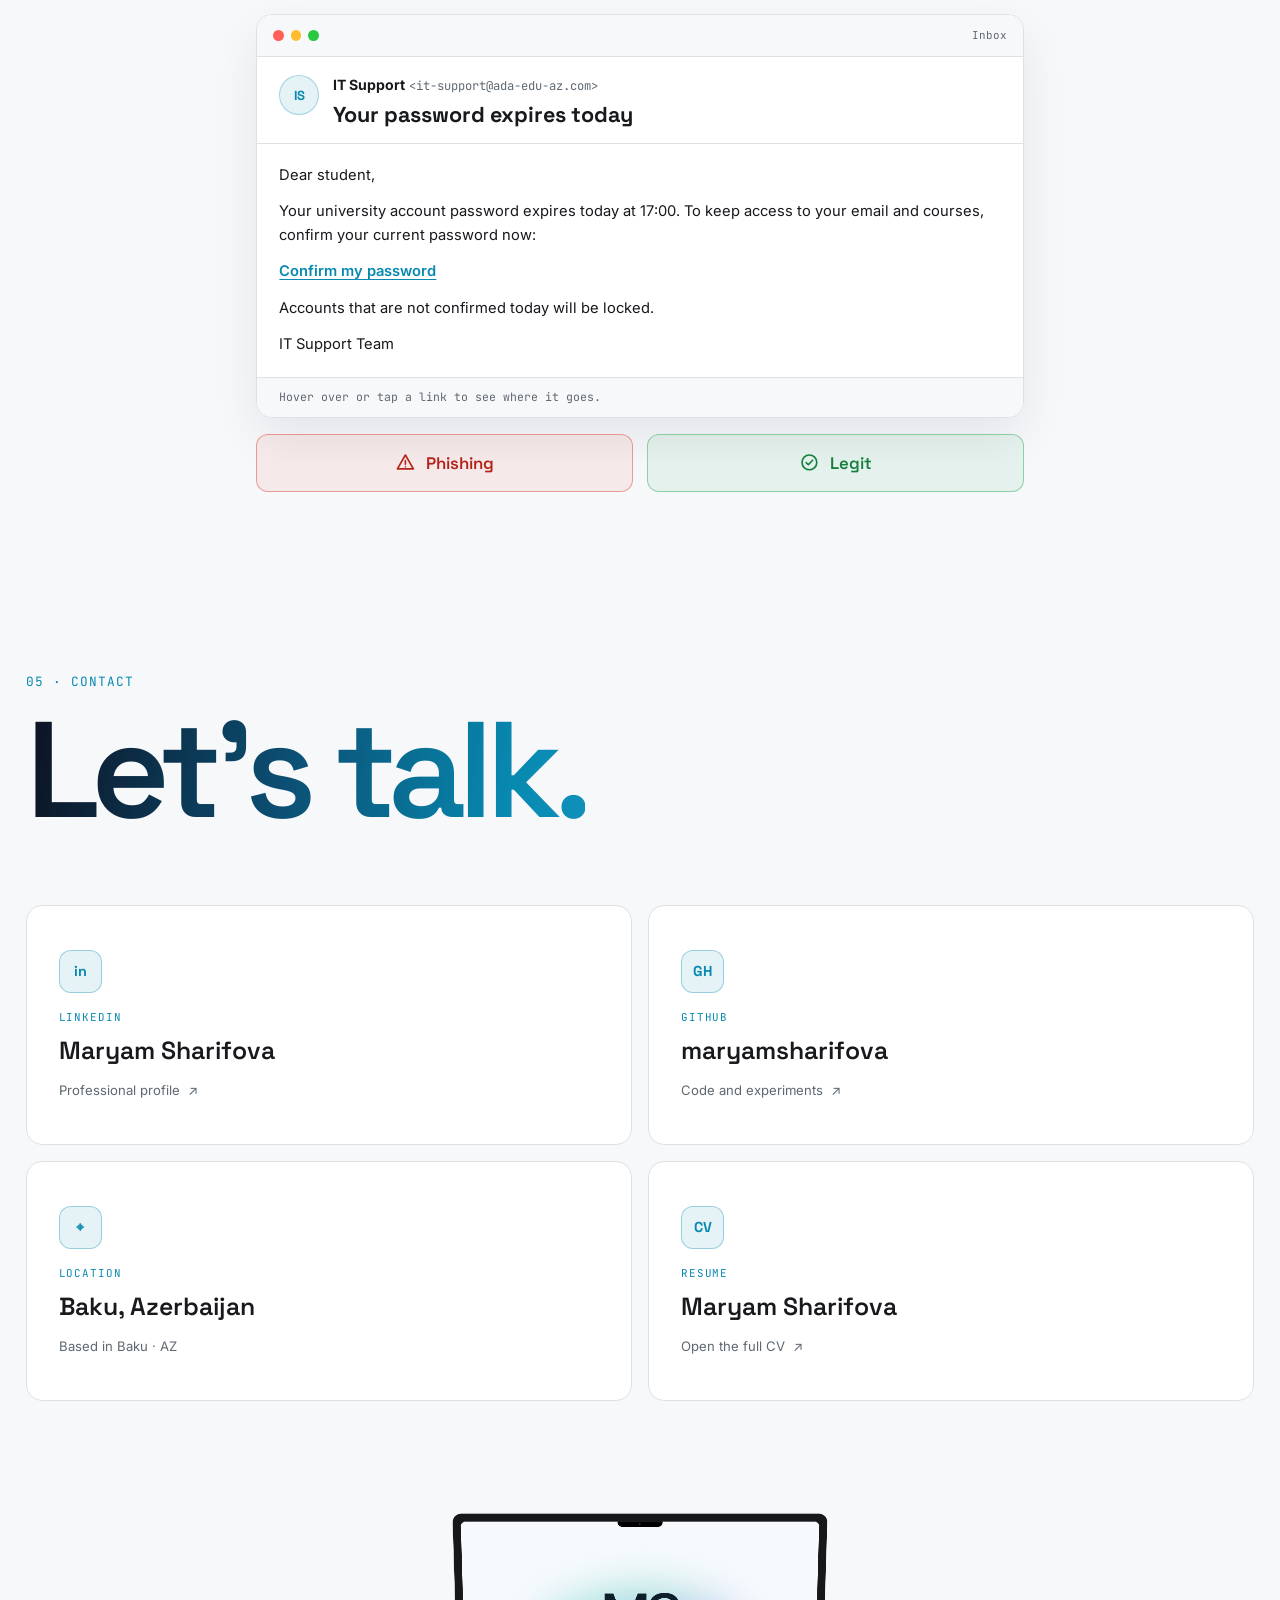
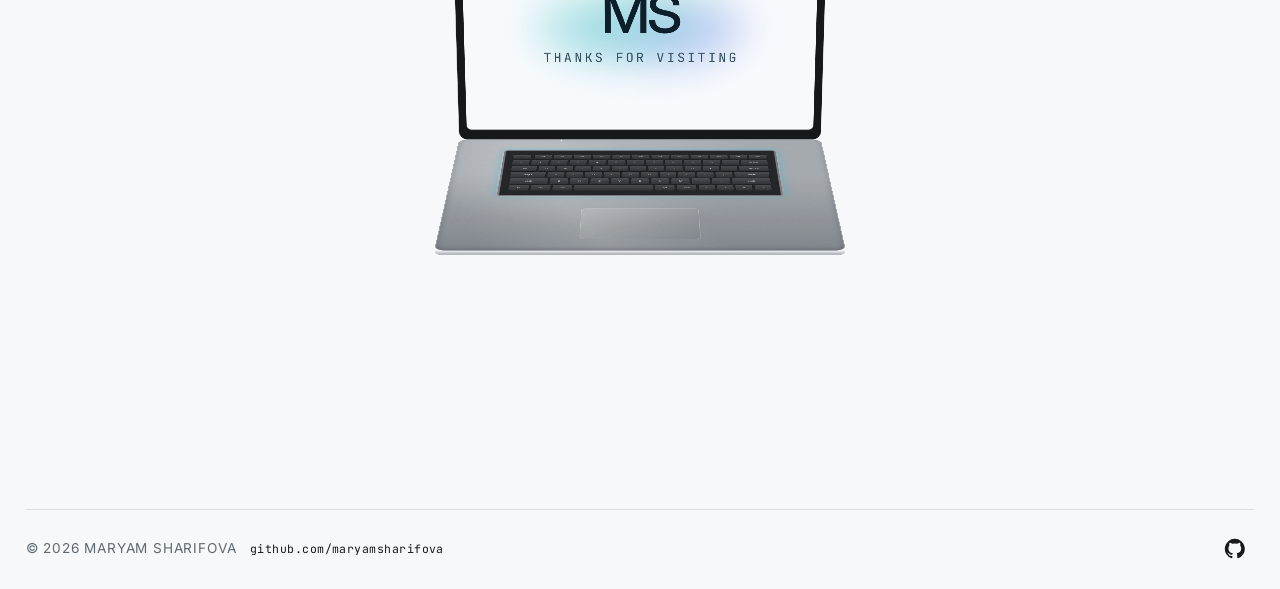
==== commit 3a40bb40: "Reorder projects, add project photos and a NOT gate demo - New order: Vision, Speech, Local AI, Logi" ====
--- a/index.html
+++ b/index.html
@@ -378,11 +378,47 @@
             <!-- The six project cards. main.js moves this row sideways while the section is pinned.
                  Clicking a card or its "Open window" button opens the project window with more details. -->
             <div class="project-list">
-          <!-- Project 1: speech to text. Each card has its text on one side and a small visual on the
+          <!-- Project 1: plant-health vision. Each card has its text on one side and a small visual on the
                other; main.js also adds a real photo to the visual if one exists in images/projects. -->
-          <article class="project-card" id="p1" tabindex="0" aria-label="Open details for Speech-to-text API for Azerbaijani">
+          <article class="project-card" id="p1" tabindex="0" aria-label="Open details for Plant-health vision for Agrohub">
             <div class="project-copy">
-              <p class="project-label">01 / SPEECH TO TEXT</p>
+              <p class="project-label">01 / VISION</p>
+              <h2>Plant-health vision for Agrohub</h2>
+              <p>For Agrohub, an agritech app for farmers, I compared more than ten plant-health APIs including Kindwise, Plantix and Agrio, and recommended Kindwise. Tested on crops grown in Azerbaijan, it identified the crop and its diseases from a single photo, with confidence scores and treatment advice in JSON.</p>
+              <ul class="project-tags" aria-label="Project technologies">
+                <li>Computer vision</li><li>Kindwise</li><li>Python</li><li>Agrohub</li><li>JSON</li>
+              </ul>
+              <button class="project-open-button" type="button" data-open-project>Open window <span aria-hidden="true">↗</span></button>
+            </div>
+            <!-- Leaf scan drawn in SVG: a leaf with brown disease spots and a pink detection box,
+                 with a scan line that CSS moves across it. -->
+            <figure class="project-visual visual-plant">
+              <div class="visual-topline"><span>LEAF HEALTH SCAN</span><span class="scan-status">ANALYSING</span></div>
+              <svg class="plant-scan" viewBox="0 0 520 310" role="img" aria-label="A green leaf with brown spots being scanned">
+                <defs>
+                  <linearGradient id="leaf-fill" x1="0" x2="1" y1="0" y2="1">
+                    <stop offset="0" stop-color="#9ed76c"/>
+                    <stop offset="1" stop-color="#327b47"/>
+                  </linearGradient>
+                </defs>
+                <path class="leaf-shape" d="M96 252C78 128 170 49 397 42c-3 196-104 245-236 218-28-6-49-9-65-8Z" fill="url(#leaf-fill)"/>
+                <path d="M98 254C181 187 268 121 392 48M179 187l-14-67m63 34-1-68m40 47 30-58m-55 129 63 8m-111 34 71 24" fill="none" stroke="#d4eaa7" stroke-opacity=".72" stroke-width="4"/>
+                <g fill="#85543c">
+                  <ellipse cx="187" cy="147" rx="11" ry="7"/><ellipse cx="276" cy="106" rx="9" ry="7"/>
+                  <ellipse cx="307" cy="177" rx="13" ry="8"/><ellipse cx="236" cy="218" rx="10" ry="7"/>
+                  <ellipse cx="354" cy="126" rx="8" ry="6"/>
+                </g>
+                <rect x="174" y="106" width="154" height="118" rx="5" fill="none" stroke="#ff78ae" stroke-width="3"/>
+              </svg>
+              <span class="detection-tag">leaf spot · 0.91</span>
+              <span class="plant-scan-line" aria-hidden="true"></span>
+            </figure>
+          </article>
+
+          <!-- Project 2: speech to text. -->
+          <article class="project-card" id="p2" tabindex="0" aria-label="Open details for Speech-to-text API for Azerbaijani">
+            <div class="project-copy">
+              <p class="project-label">02 / SPEECH</p>
               <h2>Speech-to-text API for Azerbaijani</h2>
               <p>I benchmarked five Hugging Face models (SeamlessM4T v2, Whisper variants and Meta MMS) on a real Azerbaijani phone call in WAV and MP4 formats. SeamlessM4T v2 was the most accurate. I wrapped it in a Python REST endpoint that converts audio with FFmpeg and returns JSON transcripts, and traced API-versus-script differences to missing decoding parameters.</p>
               <ul class="project-tags" aria-label="Project technologies">
@@ -398,22 +434,22 @@
             </figure>
           </article>
 
-          <!-- Project 2: local LLM chatbot. -->
-          <article class="project-card" id="p2" tabindex="0" aria-label="Open details for Local LLM chatbot">
+          <!-- Project 3: local LLM chatbot. -->
+          <article class="project-card" id="p3" tabindex="0" aria-label="Open details for Local LLM chatbot">
             <div class="project-copy">
-              <p class="project-label">02 / LOCAL AI</p>
+              <p class="project-label">03 / LOCAL AI</p>
               <h2>Local LLM chatbot</h2>
-              <p>I run a Llama model on my own machine with LM Studio, connected to Telegram, WhatsApp and MCP, and embedded it as a chatbot on a website I built.</p>
+              <p>I run a local model (Qwen 2.5 3B) in LM Studio on my own machine, connected to Telegram, WhatsApp and MCP, and embedded it as a chatbot on a website I built.</p>
               <ul class="project-tags" aria-label="Project technologies">
-                <li>Llama</li><li>LM Studio</li><li>MCP</li><li>Telegram</li><li>WhatsApp</li>
+                <li>Qwen 2.5 3B</li><li>LM Studio</li><li>MCP</li><li>Telegram</li><li>WhatsApp</li>
               </ul>
               <button class="project-open-button" type="button" data-open-project>Open window <span aria-hidden="true">↗</span></button>
             </div>
-            <!-- Connections map: the local Llama model in the middle, linked to the four places it
+            <!-- Connections map: the local Qwen 2.5 3B model in the middle, linked to the four places it
                  answers from. Dashes flow from the centre outward like messages being sent. -->
             <figure class="project-visual visual-network">
-              <svg class="network-map" viewBox="0 0 520 300" role="img" aria-label="Local LM Studio model connected to Telegram, WhatsApp, MCP tools and a website">
-                <title>Local LM Studio model connected to Telegram, WhatsApp, MCP tools and a website</title>
+              <svg class="network-map" viewBox="0 0 520 300" role="img" aria-label="Local Qwen 2.5 3B model in LM Studio connected to Telegram, WhatsApp, MCP tools and a website">
+                <title>Local Qwen 2.5 3B model in LM Studio connected to Telegram, WhatsApp, MCP tools and a website</title>
                 <!-- Lines first, so the boxes sit on top of their ends. Each path runs from the centre out. -->
                 <path class="network-link" d="M260 150 L92 54"/>
                 <path class="network-link" d="M260 150 L428 54"/>
@@ -437,46 +473,10 @@
                 </g>
                 <g class="network-hub">
                   <rect x="186" y="116" width="148" height="68" rx="14"/>
-                  <text class="network-hub-title" x="260" y="143">Llama</text>
+                  <text class="network-hub-title" x="260" y="143">Qwen 2.5 3B</text>
                   <text class="network-hub-note" x="260" y="166">LM Studio · local</text>
                 </g>
               </svg>
-            </figure>
-          </article>
-
-          <!-- Project 3: plant-health vision. -->
-          <article class="project-card" id="p3" tabindex="0" aria-label="Open details for Plant-health vision for Agrohub">
-            <div class="project-copy">
-              <p class="project-label">03 / COMPUTER VISION</p>
-              <h2>Plant-health vision for Agrohub</h2>
-              <p>For Agrohub, an agritech app for farmers, I compared more than ten plant-health APIs including Kindwise, Plantix and Agrio, and recommended Kindwise. Tested on crops grown in Azerbaijan, it identified the crop and its diseases from a single photo, with confidence scores and treatment advice in JSON.</p>
-              <ul class="project-tags" aria-label="Project technologies">
-                <li>Computer vision</li><li>Kindwise</li><li>Python</li><li>Agrohub</li><li>JSON</li>
-              </ul>
-              <button class="project-open-button" type="button" data-open-project>Open window <span aria-hidden="true">↗</span></button>
-            </div>
-            <!-- Leaf scan drawn in SVG: a leaf with brown disease spots and a pink detection box,
-                 with a scan line that CSS moves across it. -->
-            <figure class="project-visual visual-plant">
-              <div class="visual-topline"><span>LEAF HEALTH SCAN</span><span class="scan-status">ANALYSING</span></div>
-              <svg class="plant-scan" viewBox="0 0 520 310" role="img" aria-label="A green leaf with brown spots being scanned">
-                <defs>
-                  <linearGradient id="leaf-fill" x1="0" x2="1" y1="0" y2="1">
-                    <stop offset="0" stop-color="#9ed76c"/>
-                    <stop offset="1" stop-color="#327b47"/>
-                  </linearGradient>
-                </defs>
-                <path class="leaf-shape" d="M96 252C78 128 170 49 397 42c-3 196-104 245-236 218-28-6-49-9-65-8Z" fill="url(#leaf-fill)"/>
-                <path d="M98 254C181 187 268 121 392 48M179 187l-14-67m63 34-1-68m40 47 30-58m-55 129 63 8m-111 34 71 24" fill="none" stroke="#d4eaa7" stroke-opacity=".72" stroke-width="4"/>
-                <g fill="#85543c">
-                  <ellipse cx="187" cy="147" rx="11" ry="7"/><ellipse cx="276" cy="106" rx="9" ry="7"/>
-                  <ellipse cx="307" cy="177" rx="13" ry="8"/><ellipse cx="236" cy="218" rx="10" ry="7"/>
-                  <ellipse cx="354" cy="126" rx="8" ry="6"/>
-                </g>
-                <rect x="174" y="106" width="154" height="118" rx="5" fill="none" stroke="#ff78ae" stroke-width="3"/>
-              </svg>
-              <span class="detection-tag">leaf spot · 0.91</span>
-              <span class="plant-scan-line" aria-hidden="true"></span>
             </figure>
           </article>
 
@@ -618,7 +618,7 @@
             <p class="toolkit-label">AI toolkit</p>
             <ul class="toolkit toolkit-ai">
               <li>LM Studio</li>
-              <li>Llama</li>
+              <li>Qwen 2.5 3B</li>
               <li>Hugging Face</li>
               <li>MCP</li>
               <li>Whisper</li>
@@ -703,7 +703,7 @@
                 <h3>Independent AI projects</h3>
                 <p class="quest-meta">2026</p>
                 <ul class="quest-notes">
-                  <li>Local LLM chatbot with Telegram, WhatsApp and MCP integrations.</li>
+                  <li>Local LLM chatbot running Qwen 2.5 3B in LM Studio, with Telegram, WhatsApp and MCP integrations.</li>
                   <li>Speech-to-text REST API and model benchmark for Azerbaijani.</li>
                   <li>Plant-health computer-vision research for Agrohub.</li>
                 </ul>
--- a/css/style.css
+++ b/css/style.css
@@ -4388,6 +4388,201 @@
   display: block;
 }
 
+/* main.js adds .has-photo once the photo is in. The drawn demo underneath is hidden, so its
+   animations stop and its controls (such as the logic-gate switches) cannot be reached with
+   Tab while they are out of sight. */
+.project-visual.has-photo > :not(.project-photo) {
+  display: none;
+}
+
+/* ----- How each project photo is framed (data-photo is the file name, set by main.js) ----- */
+/* Screenshots are shown whole (contain), never cut off. The space around them gets the
+   screenshot's own background, so the image and the frame look like one dark panel. */
+.project-photo[data-photo="speech-api"] {
+  object-fit: contain;
+  background: #000000;
+}
+
+.project-photo[data-photo="chatbot"] {
+  object-fit: contain;
+  /* The Telegram screenshot shades from #0b0f1a at the top to #141c2f at the bottom. */
+  background: linear-gradient(180deg, #0b0f1a, #141c2f);
+}
+
+/* The tall API response: the card shows its top; the window shows all of it (below). */
+.project-photo[data-photo="agrohub-leaf"] {
+  object-position: top;
+  background: #0c0c0c;
+}
+
+/* Photos fill the frame (cover), aimed at the part that matters. */
+/* The breadboard: aimed left of centre, so the green output LED and its wiring stay in view
+   even on the narrow desktop card. */
+.project-photo[data-photo="logic-gates"] {
+  object-position: 22% 50%;
+}
+
+/* Our team standing at the back and the children holding up their certificates. */
+.project-photo[data-photo="hour-of-ai"] {
+  object-position: 50% 62%;
+}
+
+/* The robot's wheel and its colour sensor on the right, shining onto the table. */
+.project-photo[data-photo="ev3-robot"] {
+  object-position: 68% 60%;
+}
+
+/* ----- Photos in the project window ----- */
+/* main.js sets data-project on the window's visual to the project's slug. */
+
+/* Agrohub: the whole screenshot at full width, in its own scrollable area. */
+.project-window-visual[data-project="plant-health-agrohub"] {
+  height: auto;
+  /* "auto", not 0: in the one-column window on phones the column must never be squeezed
+     shorter than its content, or the text below would overlap it. */
+  min-height: auto;
+}
+
+/* As tall as the screenshot, up to a cap; past the cap it scrolls. */
+.project-window-visual[data-project="plant-health-agrohub"] .project-visual {
+  height: auto;
+  max-height: clamp(16rem, 55vh, 32rem);
+  min-height: 0;
+  overflow-y: auto;
+  overscroll-behavior: contain;
+}
+
+.project-window-visual[data-project="plant-health-agrohub"] .project-photo {
+  position: static;
+  height: auto;
+  border-radius: 0;
+  object-fit: fill;
+}
+
+/* Inside the scroll area the focus ring is drawn inward, where nothing can clip it. */
+.project-window-visual[data-project="plant-health-agrohub"] .project-visual:focus-visible {
+  outline-offset: -3px;
+}
+
+/* Logic gates: the photo at its own shape, with the NOT gate demo underneath. Plain block
+   layout (not grid), so the photo's aspect ratio sets its height reliably. */
+.project-window-visual[data-project="logic-gates"] {
+  height: auto;
+  /* "auto", not 0: in the one-column window on phones the column must never be squeezed
+     shorter than its content, or the text below would overlap it. */
+  min-height: auto;
+}
+
+.project-window-visual[data-project="logic-gates"] .not-gate-demo {
+  margin-top: 0.9rem;
+}
+
+.project-window-visual[data-project="logic-gates"] .project-visual {
+  height: auto;
+}
+
+.project-window-visual[data-project="logic-gates"] .project-visual.has-photo {
+  min-height: 0;
+  aspect-ratio: 980 / 500;
+}
+
+/* In the one-column window (phones, short screens, reduced motion) these two taller visuals
+   sit above the text. The text then keeps its full height and the whole window content
+   scrolls as one, instead of the text being squeezed into a small scroll box of its own. */
+@media (max-width: 860px), (max-height: 599px), (prefers-reduced-motion: reduce) {
+  .project-window-visual[data-project="plant-health-agrohub"] + .project-window-details,
+  .project-window-visual[data-project="logic-gates"] + .project-window-details {
+    overflow: visible;
+  }
+}
+
+/* ----- NOT gate demo (built by main.js in the logic gates window) ----- */
+.not-gate-demo {
+  display: grid;
+  gap: 0.7rem;
+  margin: 0;
+  padding: 0.8rem;
+  border: 1px solid var(--color-border);
+  border-radius: 0.9rem;
+  background: var(--color-surface);
+}
+
+/* Both Tinkercad pictures share one grid cell, so they sit exactly on top of each other. */
+.not-gate-stage {
+  display: grid;
+  overflow: hidden;
+  border: 1px solid var(--color-border);
+  border-radius: 0.6rem;
+  /* The light grey of the Tinkercad workspace behind the pictures. */
+  background: #f1f1f1;
+}
+
+.not-gate-stage img {
+  grid-area: 1 / 1;
+  display: block;
+  width: 100%;
+  height: auto;
+  opacity: 0;
+  transition: opacity 0.2s ease;
+}
+
+.not-gate-stage img.is-shown {
+  opacity: 1;
+}
+
+.not-gate-controls {
+  display: flex;
+  flex-wrap: wrap;
+  align-items: center;
+  gap: 0.5rem 0.9rem;
+}
+
+/* Styled like the logic-gate switches on the card; it glows while it is pressed. */
+.not-gate-button {
+  min-height: 2.75rem;
+  padding: 0 1rem;
+  border: 1px solid var(--color-border);
+  border-radius: 0.5rem;
+  background: var(--color-surface);
+  color: var(--color-text);
+  cursor: pointer;
+  font: 600 0.82rem var(--font-label);
+  transition: border-color 0.2s ease, box-shadow 0.2s ease, transform 0.1s ease;
+}
+
+.not-gate-button[aria-pressed="true"] {
+  border-color: var(--color-blue);
+  box-shadow: 0 0 1rem rgb(28 159 208 / 25%), inset 0 2px 4px rgb(0 0 0 / 15%);
+  transform: translateY(1px);
+}
+
+.not-gate-status {
+  flex: 1 1 14rem;
+  margin: 0;
+  color: var(--color-text-muted);
+  font-size: 0.78rem;
+  line-height: 1.5;
+}
+
+.not-gate-demo figcaption {
+  color: var(--color-text-muted);
+  font-family: var(--font-label);
+  font-size: 0.68rem;
+  letter-spacing: 0.04em;
+}
+
+/* Reduced motion: the pictures switch instantly and the button does not move. */
+@media (prefers-reduced-motion: reduce) {
+  .not-gate-stage img,
+  .not-gate-button {
+    transition: none;
+  }
+
+  .not-gate-button[aria-pressed="true"] {
+    transform: none;
+  }
+}
+
 /* Without the track (before main.js runs, or when it is turned off) the panel is only as
    tall as its content. */
 .projects-page:not(.has-horizontal-scroll) .projects-pin {
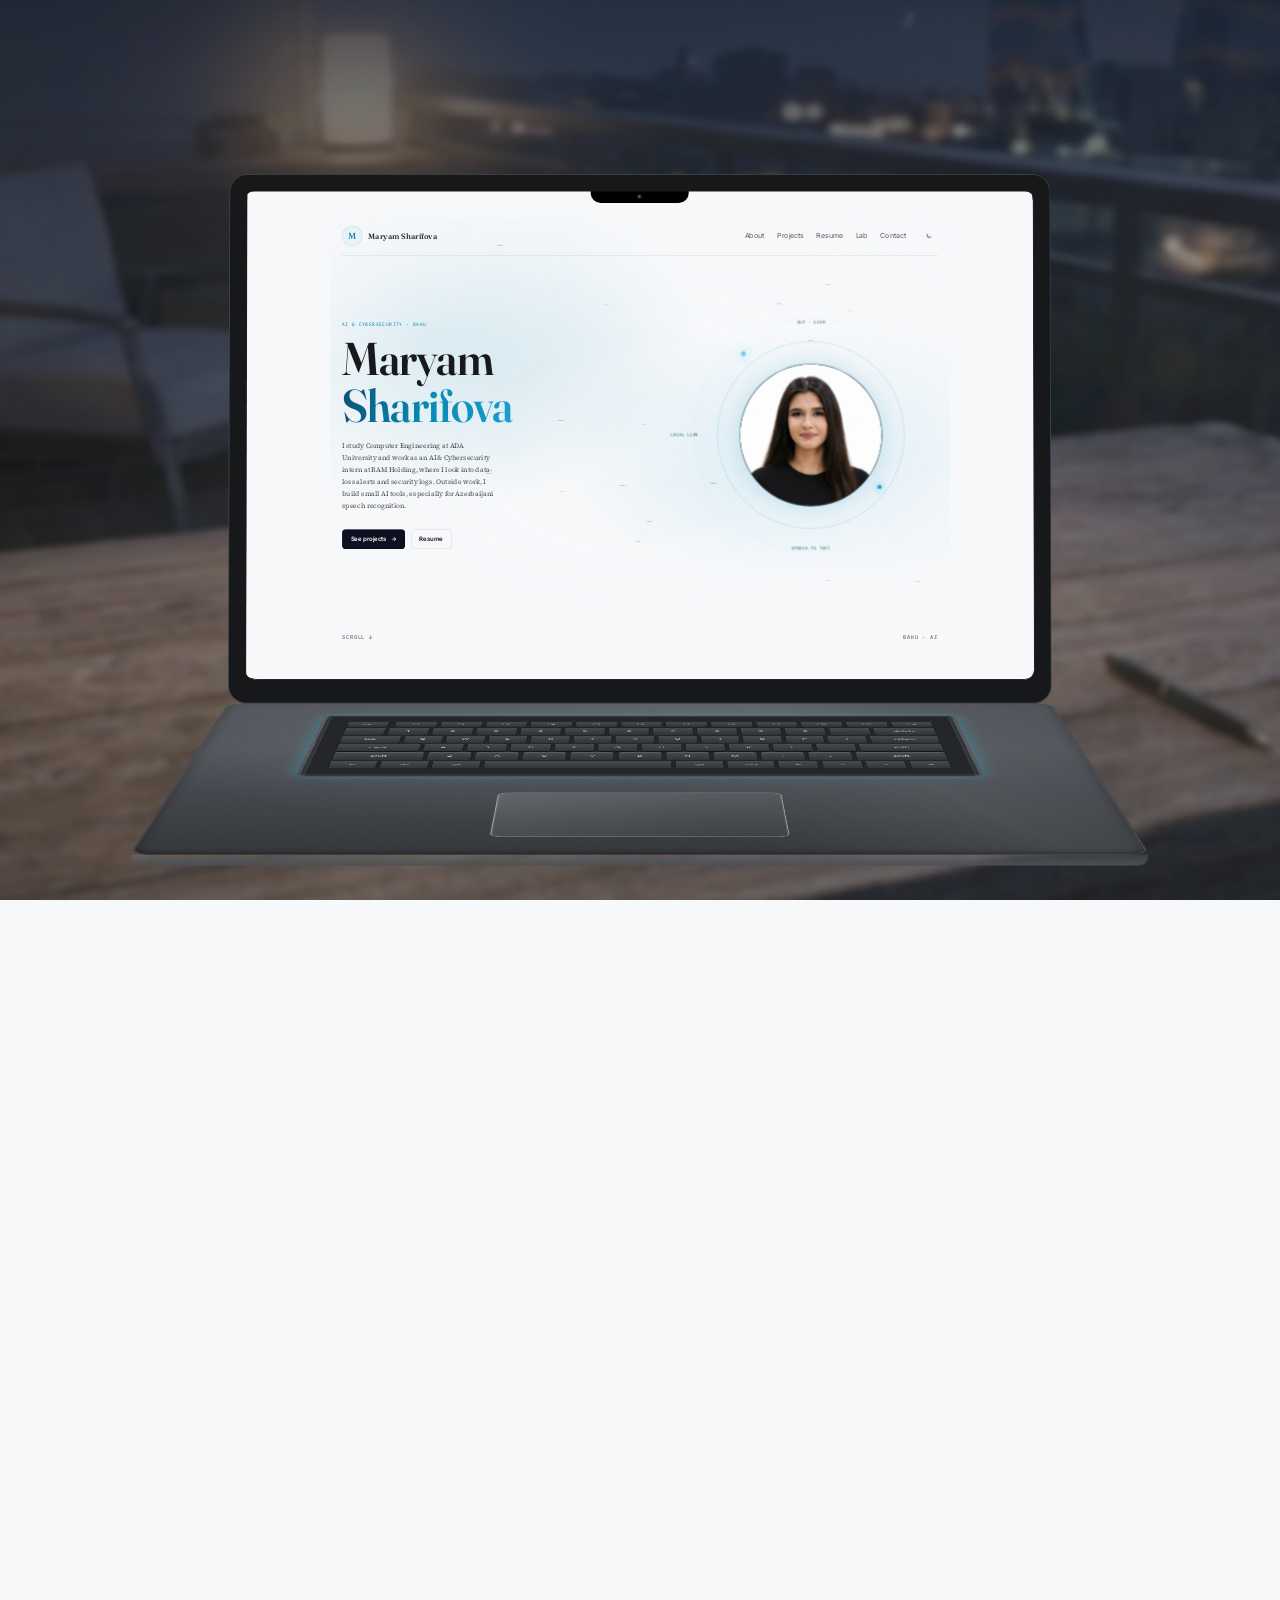
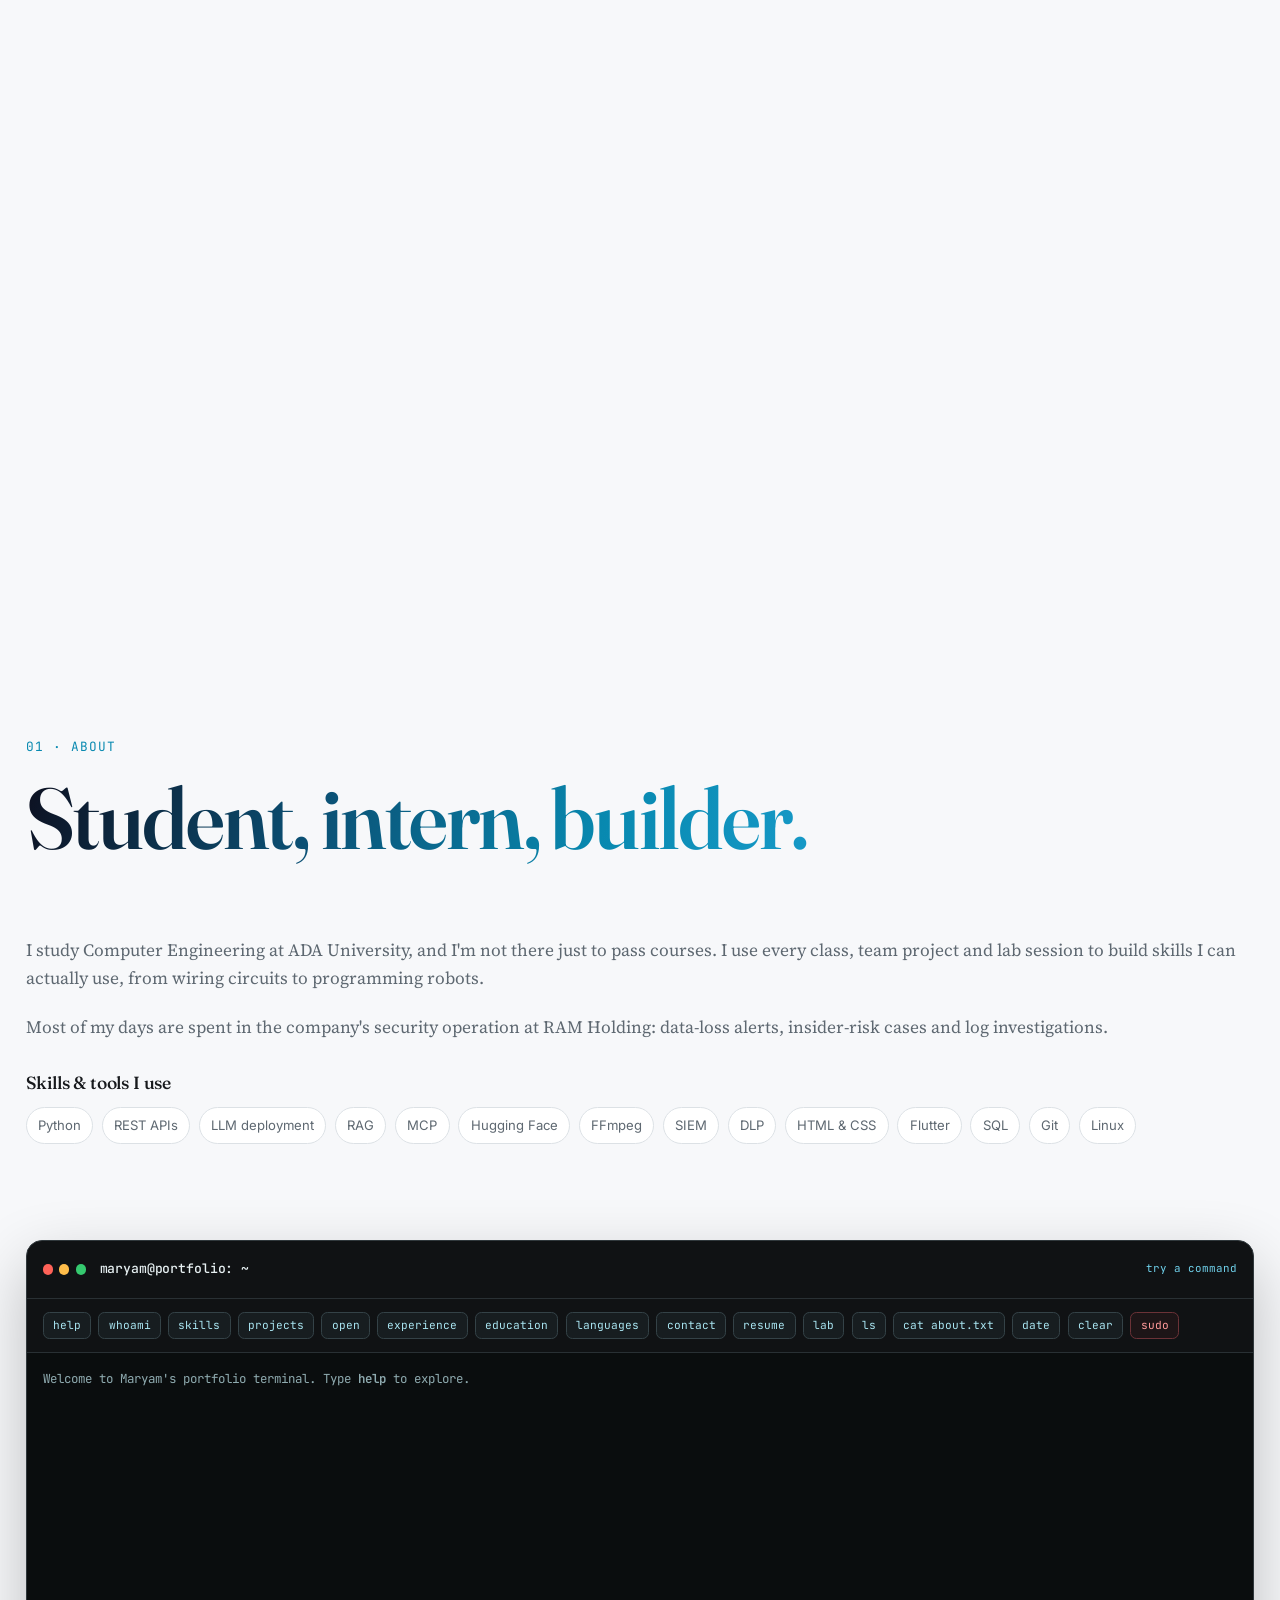
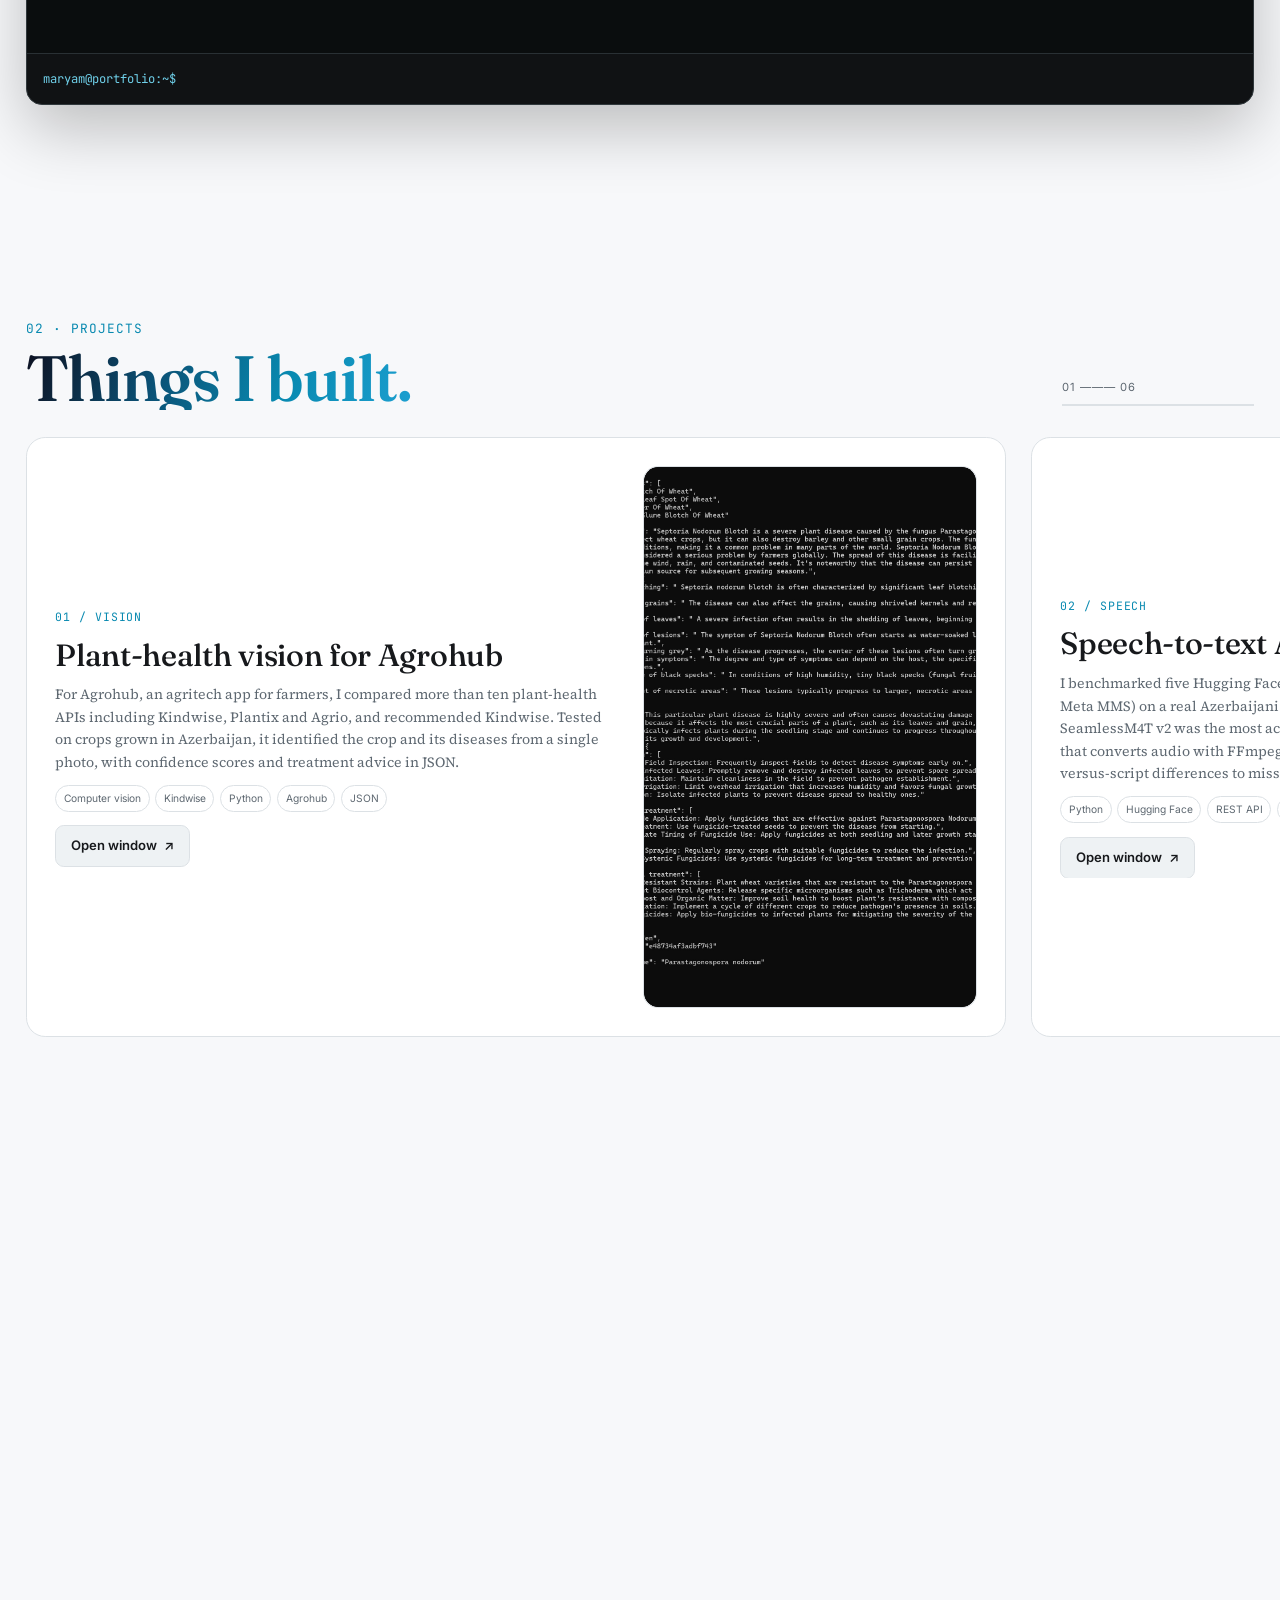
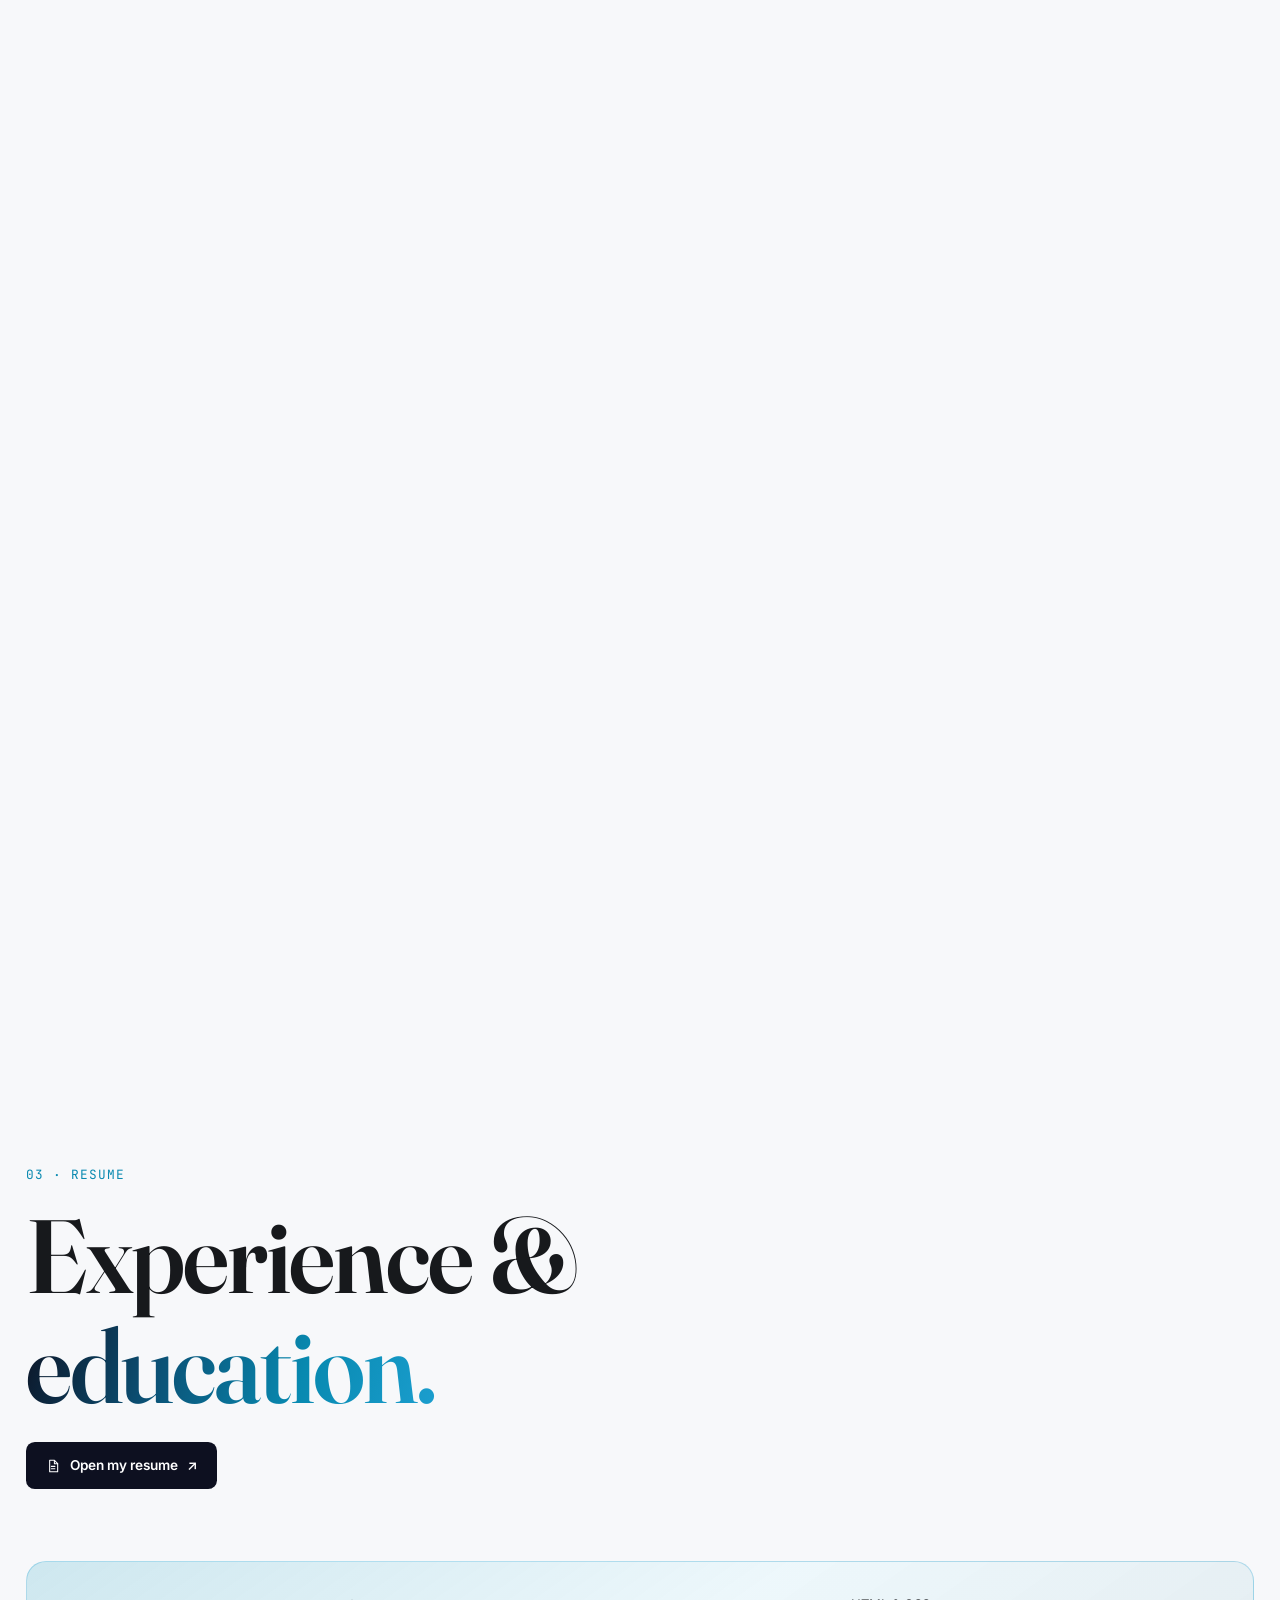
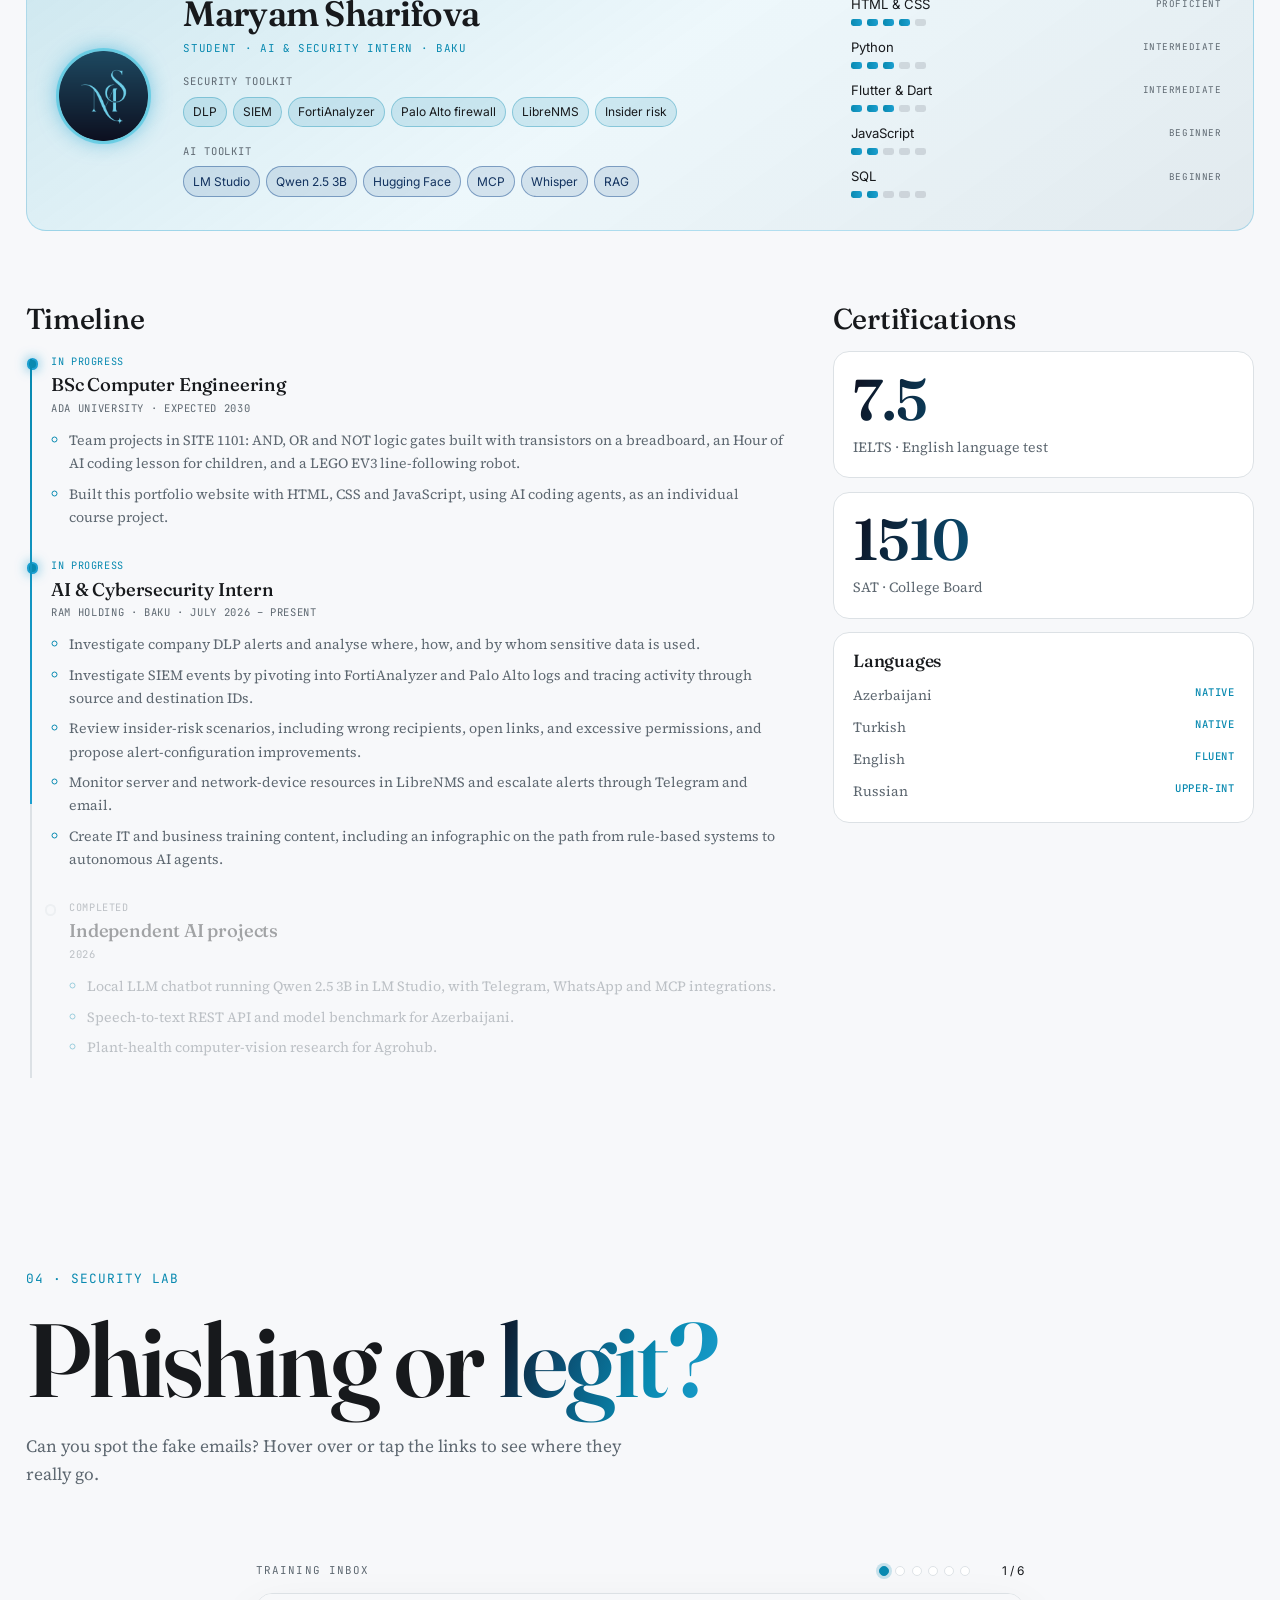
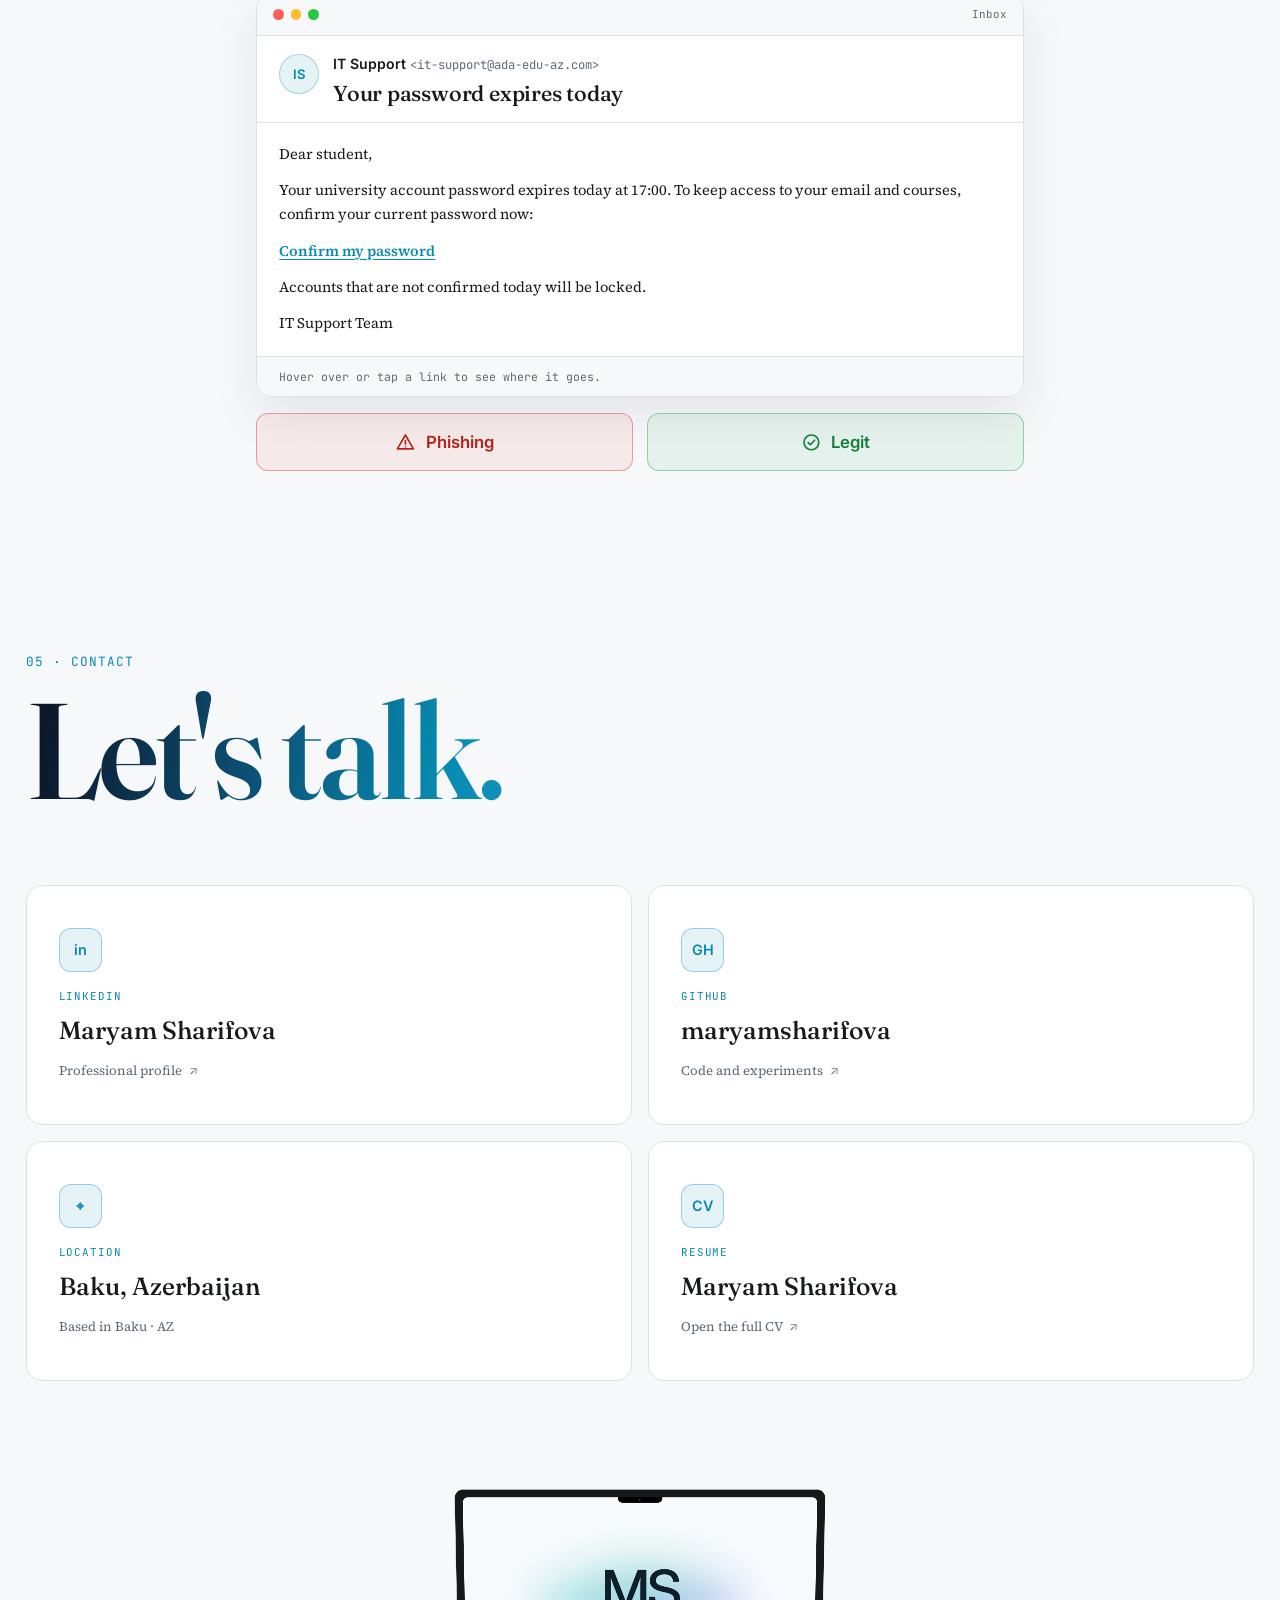
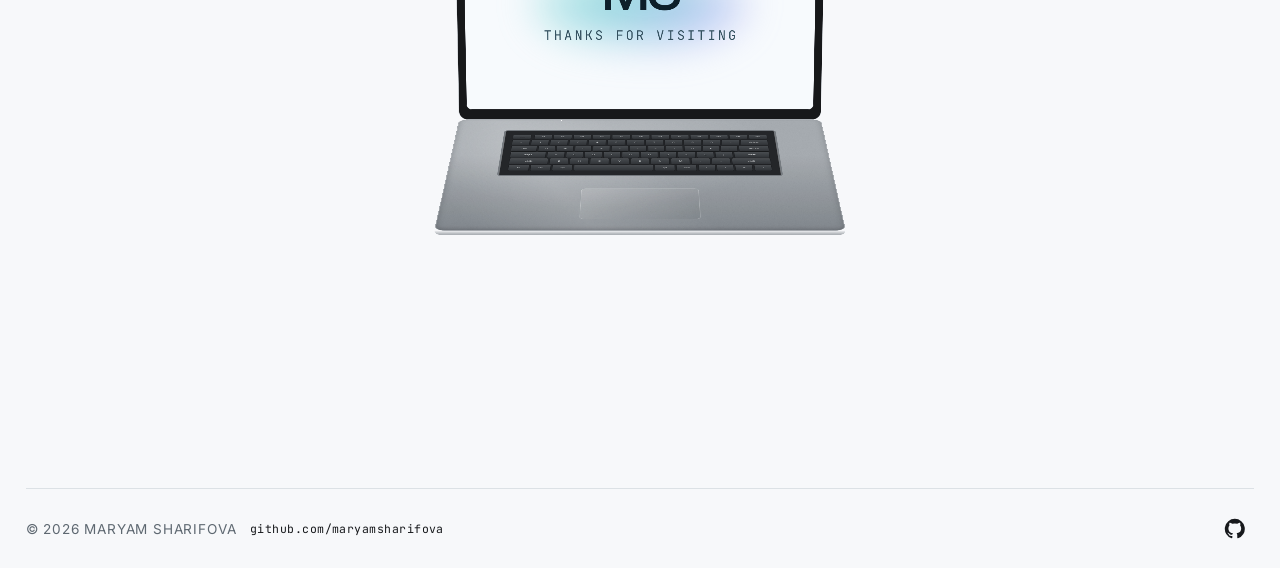
==== commit cf4d120c: "Switch typography to Fraunces and Source Serif 4 - One Google Fonts request on every page: Fraunces " ====
--- a/index.html
+++ b/index.html
@@ -23,7 +23,10 @@
     <!-- Connect to the font host early so text appears in the right typeface sooner. -->
     <link rel="preconnect" href="https://fonts.googleapis.com">
     <link rel="preconnect" href="https://fonts.gstatic.com" crossorigin>
-    <link rel="stylesheet" href="https://fonts.googleapis.com/css2?family=Inter:wght@400;500;600;700&family=JetBrains+Mono:wght@400;500&family=Space+Grotesk:wght@400;500;600;700&display=swap">
+    <!-- One request for all four fonts: Fraunces (headings) and Source Serif 4 (body text),
+         both with their optical-size axis (opsz), plus Inter (interface text) and JetBrains Mono
+         (labels and code). display=swap shows text in a fallback font until each one loads. -->
+    <link rel="stylesheet" href="https://fonts.googleapis.com/css2?family=Fraunces:opsz,wght@9..144,500;9..144,600&family=Inter:wght@400;500;600&family=JetBrains+Mono:wght@400;500&family=Source+Serif+4:opsz,wght@8..60,400;8..60,600&display=swap">
     <link rel="stylesheet" href="css/style.css">
     <!-- Load the balcony photo early: it is the first thing the Home intro shows. -->
     <link rel="preload" as="image" href="images/balcony-empty.jpg" fetchpriority="high">
--- a/css/style.css
+++ b/css/style.css
@@ -9,8 +9,8 @@
    is-visible, has-horizontal-scroll, ...) and sets custom properties (--laptop-scale,
    --lid-angle, --scene-*, --hero-fit-scale, ...) as the page scrolls. The values written
    here for those properties are only starting values or fallbacks.
-   The fonts (Space Grotesk, Inter, JetBrains Mono) are linked from each page's head, so they
-   are ready before the first frame.
+   The fonts (Fraunces, Source Serif 4, Inter and JetBrains Mono) are linked from each page's
+   head in one Google Fonts request, so they are ready before the first frame.
 
    Order of the file:
     1. Page transitions (a short fade between pages)
@@ -175,9 +175,16 @@
   --screen-frame: #17181a;
   /* Outline color of the big AI and SEC letters beside the intro laptop. */
   --detail-outline: rgb(40 45 52 / 46%);
-  /* The three fonts: headings, body text, and small labels and code. */
-  --font-heading: "Space Grotesk", sans-serif;
-  --font-body: "Inter", sans-serif;
+  /* The four fonts, always used through these variables:
+     - heading: Fraunces, a serif with an optical-size axis, for every heading
+     - body: Source Serif 4, for paragraphs and longer text
+     - ui: Inter, for small interface text where serifs would look cramped (navigation,
+       buttons, chips and tags, counters, small captions) and for the "MS" logo marks
+     - label: JetBrains Mono, for labels, eyebrows, section numbers, code and the terminals
+     Georgia and system-ui are fallbacks while the web fonts load. */
+  --font-heading: "Fraunces", Georgia, serif;
+  --font-body: "Source Serif 4", Georgia, serif;
+  --font-ui: "Inter", system-ui, sans-serif;
   --font-label: "JetBrains Mono", monospace;
 }
 
@@ -237,7 +244,11 @@
   background: var(--color-page);
   color: var(--color-text);
   font-family: var(--font-body);
-  line-height: 1.6;
+  /* Source Serif 4 reads best with a little more space between lines. */
+  line-height: 1.65;
+  /* Both serifs have an optical-size axis: with "auto" the browser picks the cut that suits
+     each text size (sturdier for small text, finer for large headings). It is inherited. */
+  font-optical-sizing: auto;
   /* Fade smoothly when the theme switches. */
   transition: background-color 180ms ease, color 180ms ease;
 }
@@ -245,6 +256,51 @@
 /* Links take the colour of the text around them; each component styles its own links. */
 a {
   color: inherit;
+}
+
+/* ===== Typography roles ===== */
+/* Every heading uses Fraunces. Smaller headings use weight 500 with a hint of tightening;
+   the largest ones (intro greeting, hero name, page titles, window titles) set 600 and their
+   own letter spacing further down. Fraunces needs far less negative spacing than the old
+   geometric sans it replaced (-0.02em instead of -0.06em), and a line height near 1.1 keeps
+   lines apart. */
+h1,
+h2,
+h3 {
+  font-family: var(--font-heading);
+  font-weight: 500;
+  letter-spacing: -0.01em;
+  line-height: 1.1;
+}
+
+/* Only weights 400 and 600 of the serifs are loaded, so bold text uses 600 instead of a
+   faked, browser-thickened 700. */
+strong,
+b {
+  font-weight: 600;
+}
+
+/* Inter for small interface text, where a serif would look cramped: the navigation,
+   buttons, chips and tags, the footer line and small captions. (Rules further down that
+   name their own font, such as the progress counters and the lab buttons, switch to
+   var(--font-ui) in place.) */
+.hero-page-nav > a,
+.floating-nav > a,
+.page-rail a::after,
+.hero-button,
+.contact-link,
+.skill-list li,
+.toolkit li,
+.skill-meters li,
+.project-tags li,
+.project-dialog-tags li,
+.certificate-chip,
+.site-footer,
+.detail-caption,
+.mail-meta,
+.agrohub-code figcaption,
+.project-dialog-close:hover::after {
+  font-family: var(--font-ui);
 }
 
 /* ===== Shared theme control and gradient text ===== */
@@ -530,7 +586,8 @@
   /* Grows with the width (6.4vw, from 2.4rem to 5rem), but never taller than 10% of the window
      height, so the greeting stays clear of the laptop in short windows. */
   font-size: min(clamp(2.4rem, 6.4vw, 5rem), 10vh);
-  letter-spacing: -0.06em;
+  font-weight: 600;
+  letter-spacing: -0.02em;
   line-height: 1.1;
 }
 
@@ -597,8 +654,8 @@
      height, so the letters keep their proportions on short, wide windows. */
   font-size: min(clamp(3rem, 7vw, 6rem), 13vh);
   font-weight: 600;
-  letter-spacing: -0.08em;
-  line-height: 0.9;
+  letter-spacing: -0.02em;
+  line-height: 1;
   /* A quiet white-grey outline (dark grey in light mode) instead of the blue accent. */
   -webkit-text-stroke: 1px var(--detail-outline);
 }
@@ -1077,7 +1134,7 @@
   box-shadow: inset 0 1px 0 var(--keyboard-key-highlight), 0 1px 1px var(--keyboard-key-shadow);
   /* The labels fade in as --keyboard-reveal goes from 0 to 1 (used as the colour's alpha). */
   color: rgb(var(--keyboard-key-label-rgb) / var(--keyboard-reveal));
-  font-family: var(--font-body);
+  font-family: var(--font-ui);
   font-size: clamp(0.35rem, 0.75vw, 0.56rem);
   line-height: 1;
   text-shadow: 0 1px 1px var(--keyboard-key-shadow);
@@ -1218,7 +1275,9 @@
   background-clip: text;
   -webkit-background-clip: text;
   -webkit-text-fill-color: transparent;
-  font-family: var(--font-heading);
+  /* Inter, like the "MS" on the closing laptop's screen (.closing-mark), so the logo marks
+     match. It keeps its own weight and tight spacing as part of the logo design. */
+  font-family: var(--font-ui);
   font-size: clamp(2rem, 7vw, 4rem);
   font-weight: 600;
   letter-spacing: -0.08em;
@@ -1454,7 +1513,7 @@
   font-family: var(--font-heading);
   /* 16px on a laptop, growing to about 22px on a 2560px monitor. */
   font-size: clamp(1rem, 0.86vw, 1.4rem);
-  font-weight: 600;
+  font-weight: 500;
   text-decoration: none;
 }
 
@@ -1534,8 +1593,9 @@
      2560x1440. The lower floor (2.6rem) lets it shrink further on small, short windows. */
   font-size: clamp(2.6rem, min(7.4vw, 15svh), 12rem);
   font-weight: 600;
-  letter-spacing: -0.08em;
-  line-height: 0.94;
+  letter-spacing: -0.02em;
+  /* Fraunces is taller than the old font: 1.02 keeps the two lines from touching. */
+  line-height: 1.02;
 }
 
 .hero-title .gradient-text {
@@ -2084,7 +2144,7 @@
   font-family: var(--font-heading);
   font-size: clamp(3rem, 10vw, 6.5rem);
   font-weight: 600;
-  letter-spacing: -0.06em;
+  letter-spacing: -0.02em;
   line-height: 1.05;
 }
 
@@ -2929,8 +2989,8 @@
   margin: 0;
   color: var(--color-text);
   font-family: var(--font-heading);
-  letter-spacing: -0.035em;
-  line-height: 1.15;
+  letter-spacing: -0.01em;
+  line-height: 1.1;
 }
 
 .project-copy > p:not(.project-label) {
@@ -2969,6 +3029,8 @@
   color: var(--color-text);
   cursor: pointer;
   font: inherit;
+  /* Inter, like every button on the site. */
+  font-family: var(--font-ui);
   font-size: 0.82rem;
   font-weight: 600;
 }
@@ -3114,7 +3176,7 @@
 .network-hub text {
   dominant-baseline: central;
   text-anchor: middle;
-  font-family: var(--font-body);
+  font-family: var(--font-ui);
 }
 
 .network-node text {
@@ -3496,6 +3558,8 @@
   background: var(--hero-primary-button);
   color: var(--hero-primary-text);
   font: inherit;
+  /* Inter, like every button on the site. */
+  font-family: var(--font-ui);
   font-size: 0.85rem;
   font-weight: 600;
   text-decoration: none;
@@ -3571,7 +3635,8 @@
 
 .player-identity h2 {
   font-size: clamp(1.6rem, 3vw, 2.2rem);
-  letter-spacing: -0.03em;
+  font-weight: 600;
+  letter-spacing: -0.02em;
 }
 
 .player-class {
@@ -3829,8 +3894,8 @@
   margin: 0;
   font-family: var(--font-heading);
   font-size: clamp(2.6rem, 5vw, 3.6rem);
-  font-weight: 700;
-  letter-spacing: -0.05em;
+  font-weight: 600;
+  letter-spacing: -0.02em;
   line-height: 1;
 }
 
@@ -3904,9 +3969,9 @@
   border-radius: 0.75rem;
   background: rgb(8 137 176 / 10%);
   color: var(--color-teal);
-  font-family: var(--font-heading);
+  font-family: var(--font-ui);
   font-size: 0.9rem;
-  font-weight: 700;
+  font-weight: 600;
 }
 
 .contact-card .eyebrow {
@@ -3920,7 +3985,7 @@
   color: var(--color-text);
   font-family: var(--font-heading);
   font-size: clamp(1.1rem, 2.2vw, 1.55rem);
-  font-weight: 600;
+  font-weight: 500;
   overflow-wrap: anywhere;
   text-decoration: none;
 }
@@ -4129,12 +4194,12 @@
   }
 }
 
-/* A light, refined logo mark: Inter at medium weight, letters set close together,
+/* A light, refined logo mark: Inter (var(--font-ui)) at medium weight, letters set close together,
    dark navy with no shadow or glow, about 16% of the screen width. */
 .closing-mark {
   margin: 0;
   color: #0d1f2a;
-  font-family: var(--font-body);
+  font-family: var(--font-ui);
   font-size: 16cqi;
   font-weight: 500;
   letter-spacing: -0.06em;
@@ -4277,7 +4342,7 @@
 
 .project-progress-count {
   color: var(--color-text-muted);
-  font-family: var(--font-label);
+  font-family: var(--font-ui);
   font-size: 0.7rem;
   letter-spacing: 0.08em;
   white-space: nowrap;
@@ -4398,15 +4463,13 @@
 /* ----- How each project photo is framed (data-photo is the file name, set by main.js) ----- */
 /* Screenshots are shown whole (contain), never cut off. The space around them gets the
    screenshot's own background, so the image and the frame look like one dark panel. */
-.project-photo[data-photo="speech-api"] {
-  object-fit: contain;
-  background: #000000;
-}
-
+/* The speech-to-text terminal and the chatbot screenshots are both on black: each fills
+   the whole visual box, centred and shown whole, with black around it in both themes. */
+.project-photo[data-photo="speech-api"],
 .project-photo[data-photo="chatbot"] {
   object-fit: contain;
-  /* The Telegram screenshot shades from #0b0f1a at the top to #141c2f at the bottom. */
-  background: linear-gradient(180deg, #0b0f1a, #141c2f);
+  object-position: center;
+  background: #000000;
 }
 
 /* The tall API response: the card shows its top; the window shows all of it (below). */
@@ -4462,6 +4525,65 @@
 /* Inside the scroll area the focus ring is drawn inward, where nothing can clip it. */
 .project-window-visual[data-project="plant-health-agrohub"] .project-visual:focus-visible {
   outline-offset: -3px;
+}
+
+/* ----- Agrohub code windows: "request.py" (the Python code) above "response.json" ----- */
+/* A small dark code editor. It stays dark in both themes, like a real editor, with soft
+   syntax colours that keep a contrast of at least 4.5:1 on its background. */
+.agrohub-code {
+  margin: 0 0 0.9rem;
+}
+
+.code-window {
+  overflow: hidden;
+  border: 1px solid rgb(111 208 234 / 22%);
+  border-radius: 0.75rem;
+  background: #0d1020;
+}
+
+/* The file name on top, like an editor tab. */
+.code-window-tab {
+  padding: 0.45rem 0.85rem;
+  border-bottom: 1px solid rgb(255 255 255 / 8%);
+  background: #151a2e;
+  color: #9fb3c8;
+  font: 600 0.68rem var(--font-label);
+  letter-spacing: 0.04em;
+}
+
+/* The code keeps its line breaks and scrolls sideways when a line is too long. */
+.code-window-body {
+  margin: 0;
+  padding: 0.85rem 1rem;
+  overflow-x: auto;
+  color: #e3e8ef;
+  font: 0.72rem/1.6 var(--font-label);
+  tab-size: 4;
+  white-space: pre;
+}
+
+.code-window-body:focus-visible {
+  outline-offset: -3px;
+}
+
+.code-keyword { color: #7fd4ef; }
+.code-string { color: #a8dba0; }
+.code-builtin { color: #f0c38e; }
+.code-number { color: #f3a6c8; }
+.code-comment { color: #8b97a6; font-style: italic; }
+
+.agrohub-code figcaption {
+  margin-top: 0.45rem;
+  color: var(--color-text-muted);
+  font-size: 0.74rem;
+  line-height: 1.5;
+}
+
+/* The screenshot inside the "response.json" window: the window draws the frame, so the
+   screenshot's own border and rounded corners are dropped. */
+.code-window-response .project-visual {
+  border: 0;
+  border-radius: 0;
 }
 
 /* Logic gates: the photo at its own shape, with the NOT gate demo underneath. Plain block
@@ -4546,7 +4668,7 @@
   background: var(--color-surface);
   color: var(--color-text);
   cursor: pointer;
-  font: 600 0.82rem var(--font-label);
+  font: 600 0.82rem var(--font-ui);
   transition: border-color 0.2s ease, box-shadow 0.2s ease, transform 0.1s ease;
 }
 
@@ -4566,9 +4688,8 @@
 
 .not-gate-demo figcaption {
   color: var(--color-text-muted);
-  font-family: var(--font-label);
+  font-family: var(--font-ui);
   font-size: 0.68rem;
-  letter-spacing: 0.04em;
 }
 
 /* Reduced motion: the pictures switch instantly and the button does not move. */
@@ -4688,7 +4809,7 @@
   color: #5a1715;
   content: "×";
   font-size: 0.72rem;
-  font-weight: 700;
+  font-weight: 600;
   line-height: 1;
 }
 
@@ -4738,6 +4859,8 @@
 .project-window-details h2 {
   margin: 0;
   font-family: var(--font-heading);
+  font-weight: 600;
+  letter-spacing: -0.02em;
   font-size: clamp(1.6rem, 3vw, 2.4rem);
   line-height: 1.1;
 }
@@ -5011,7 +5134,7 @@
 .lab-count {
   min-width: 2.6rem;
   color: var(--color-text);
-  font-family: var(--font-label);
+  font-family: var(--font-ui);
   font-size: 0.75rem;
   text-align: right;
   white-space: nowrap;
@@ -5078,9 +5201,9 @@
   border-radius: 50%;
   background: rgb(8 137 176 / 10%);
   color: var(--color-teal);
-  font-family: var(--font-heading);
+  font-family: var(--font-ui);
   font-size: 0.82rem;
-  font-weight: 700;
+  font-weight: 600;
 }
 
 /* Dark mode: the bright cyan reads better than the teal on a dark surface. */
@@ -5202,7 +5325,7 @@
   border: 1.5px solid;
   border-radius: 0.75rem;
   cursor: pointer;
-  font-family: var(--font-heading);
+  font-family: var(--font-ui);
   font-size: 1.05rem;
   font-weight: 600;
   touch-action: manipulation;
@@ -5280,7 +5403,7 @@
   margin: 0;
   font-family: var(--font-heading);
   font-size: 1.2rem;
-  font-weight: 700;
+  font-weight: 600;
 }
 
 .lab-feedback.is-correct .lab-feedback-title {
@@ -5313,6 +5436,8 @@
   color: var(--hero-primary-text);
   cursor: pointer;
   font: inherit;
+  /* Inter, like every button on the site. */
+  font-family: var(--font-ui);
   font-size: 0.88rem;
   font-weight: 600;
   touch-action: manipulation;
@@ -5340,7 +5465,7 @@
   font-family: var(--font-heading);
   font-size: clamp(3rem, 8vw, 4.5rem);
   font-weight: 600;
-  letter-spacing: -0.05em;
+  letter-spacing: -0.02em;
   line-height: 1;
 }
 
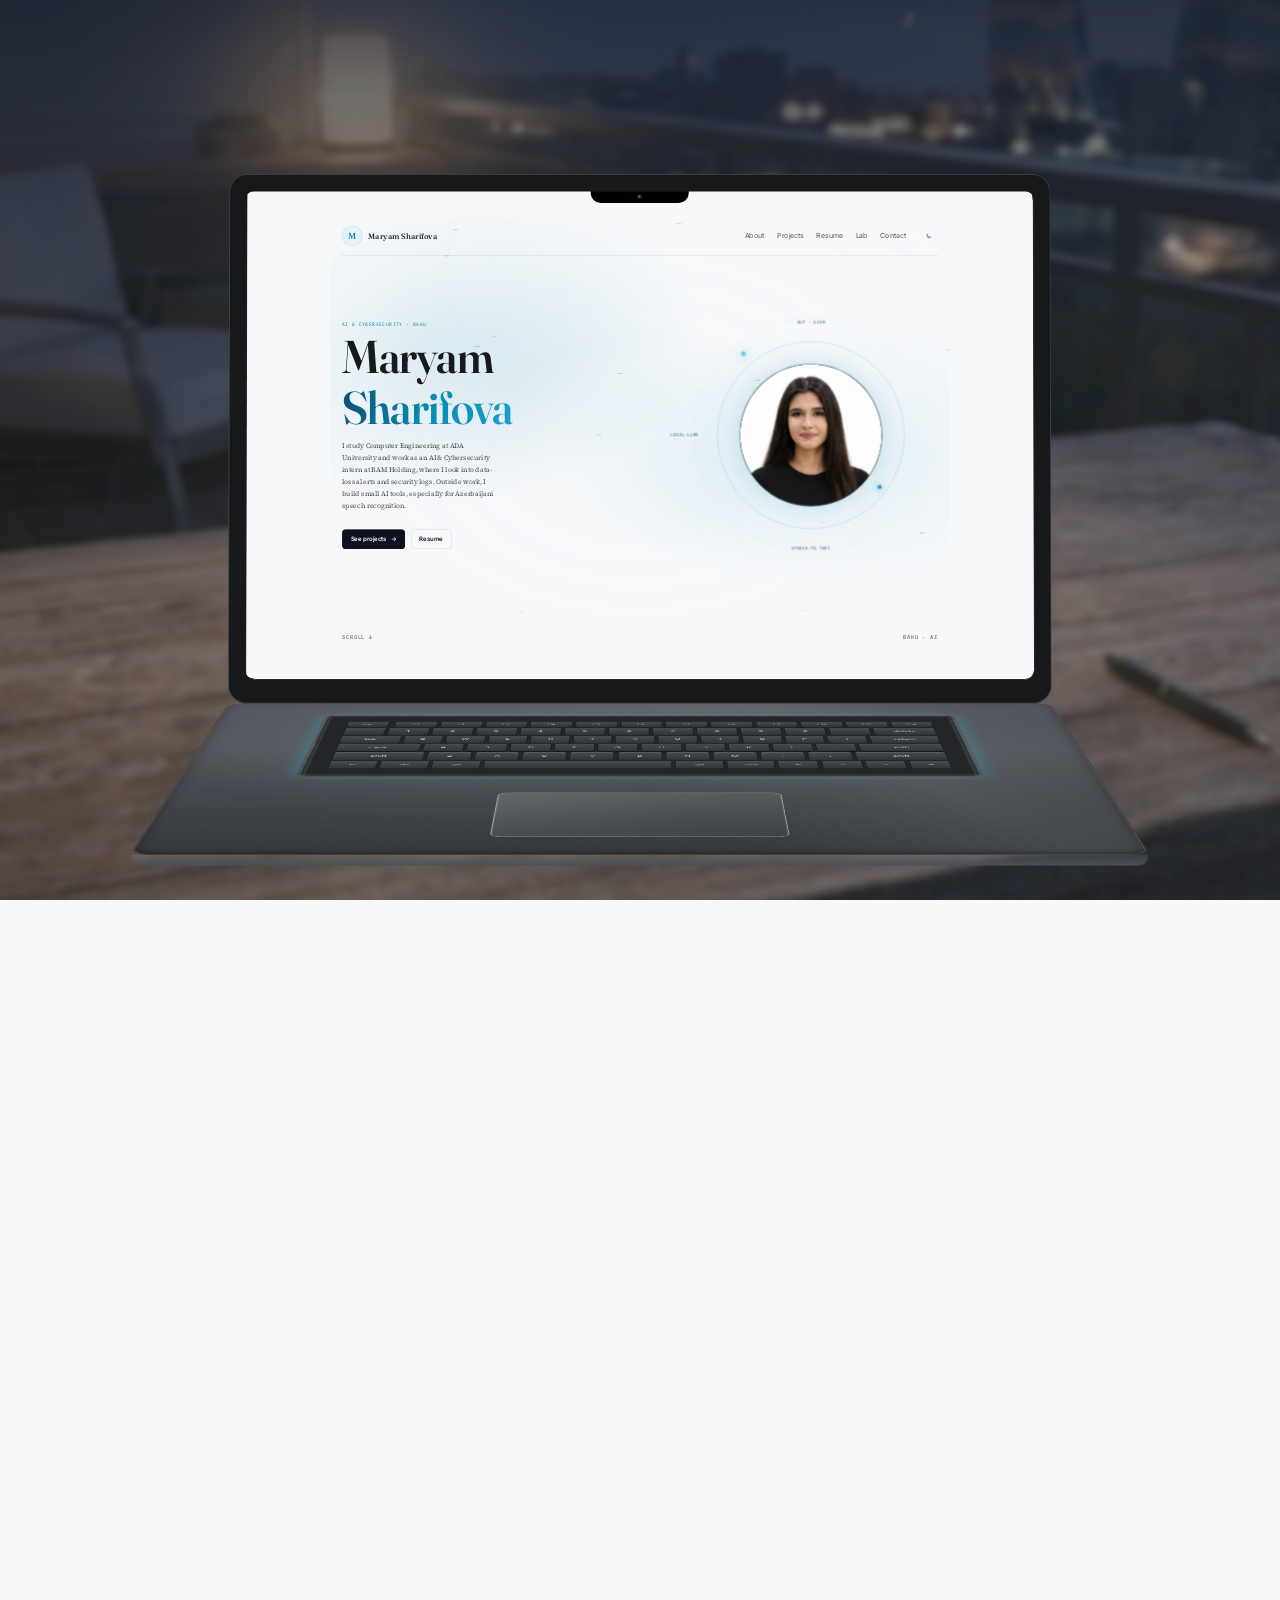
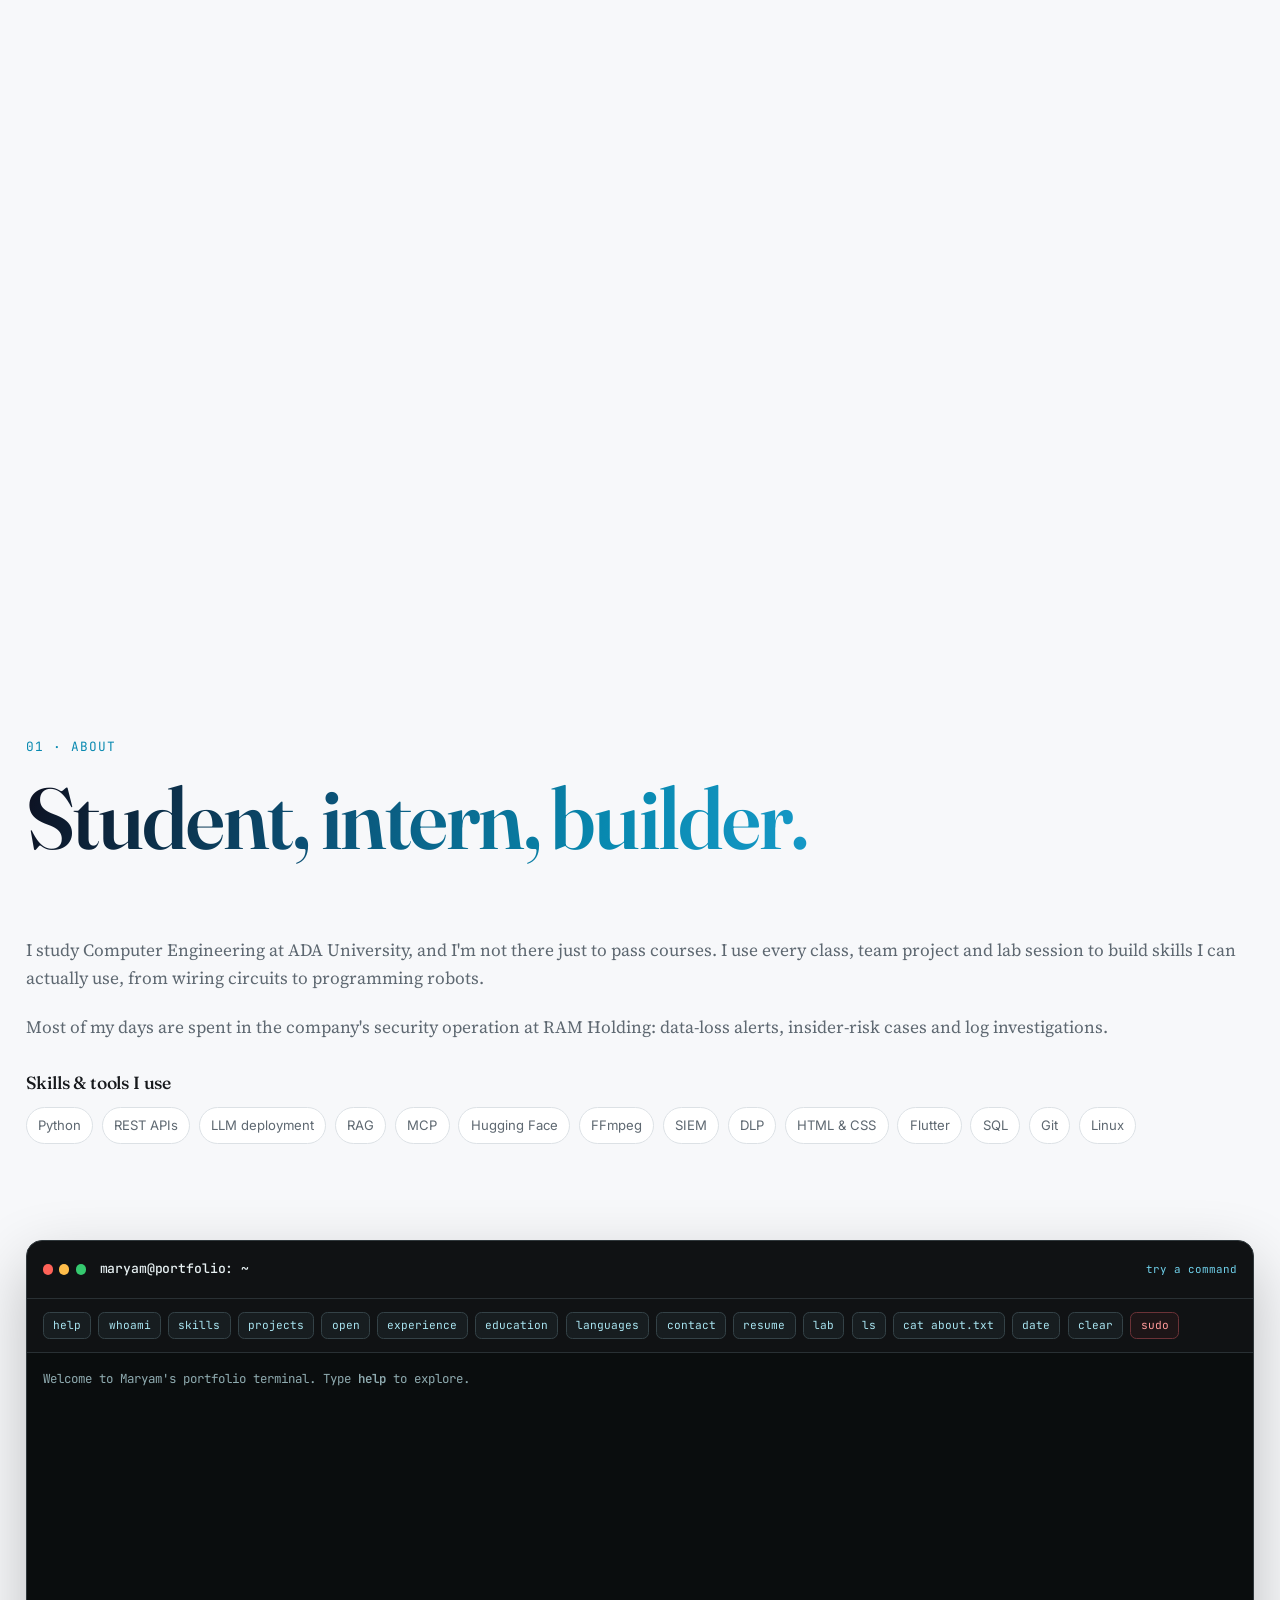
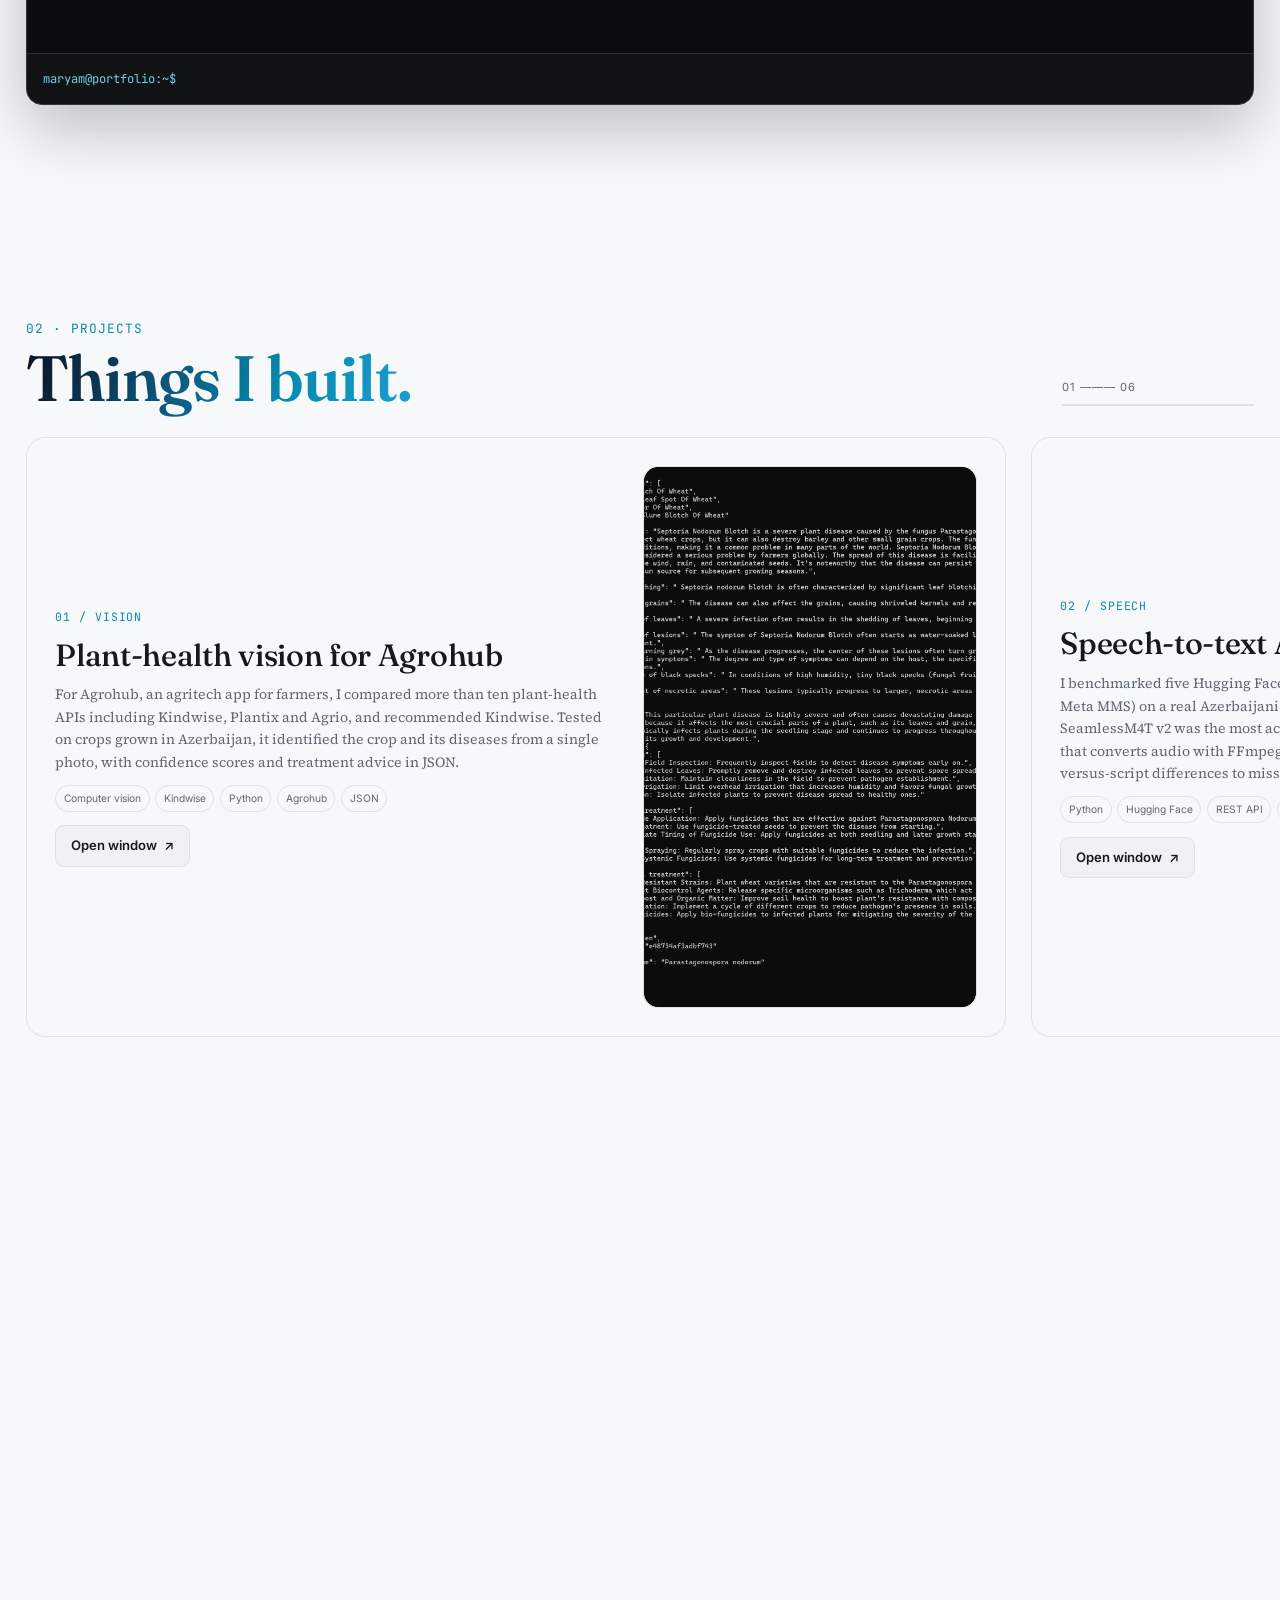
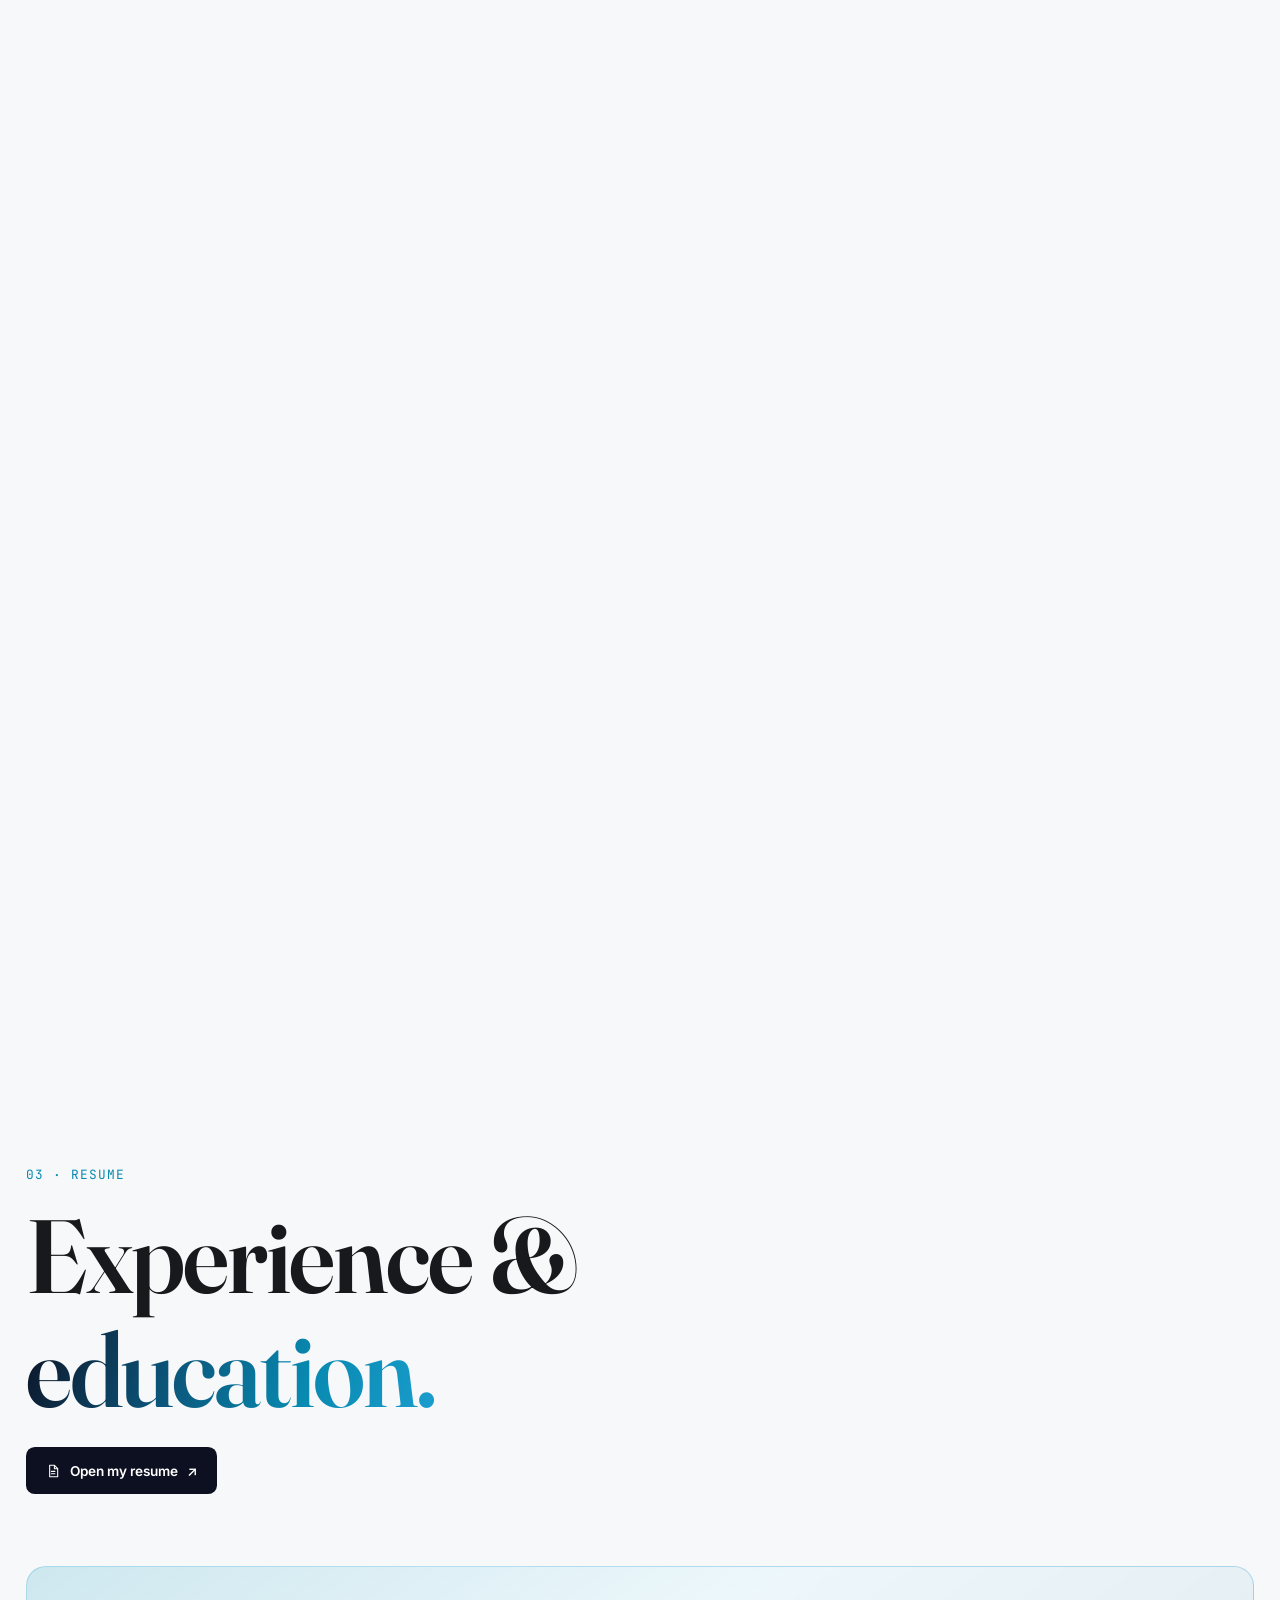
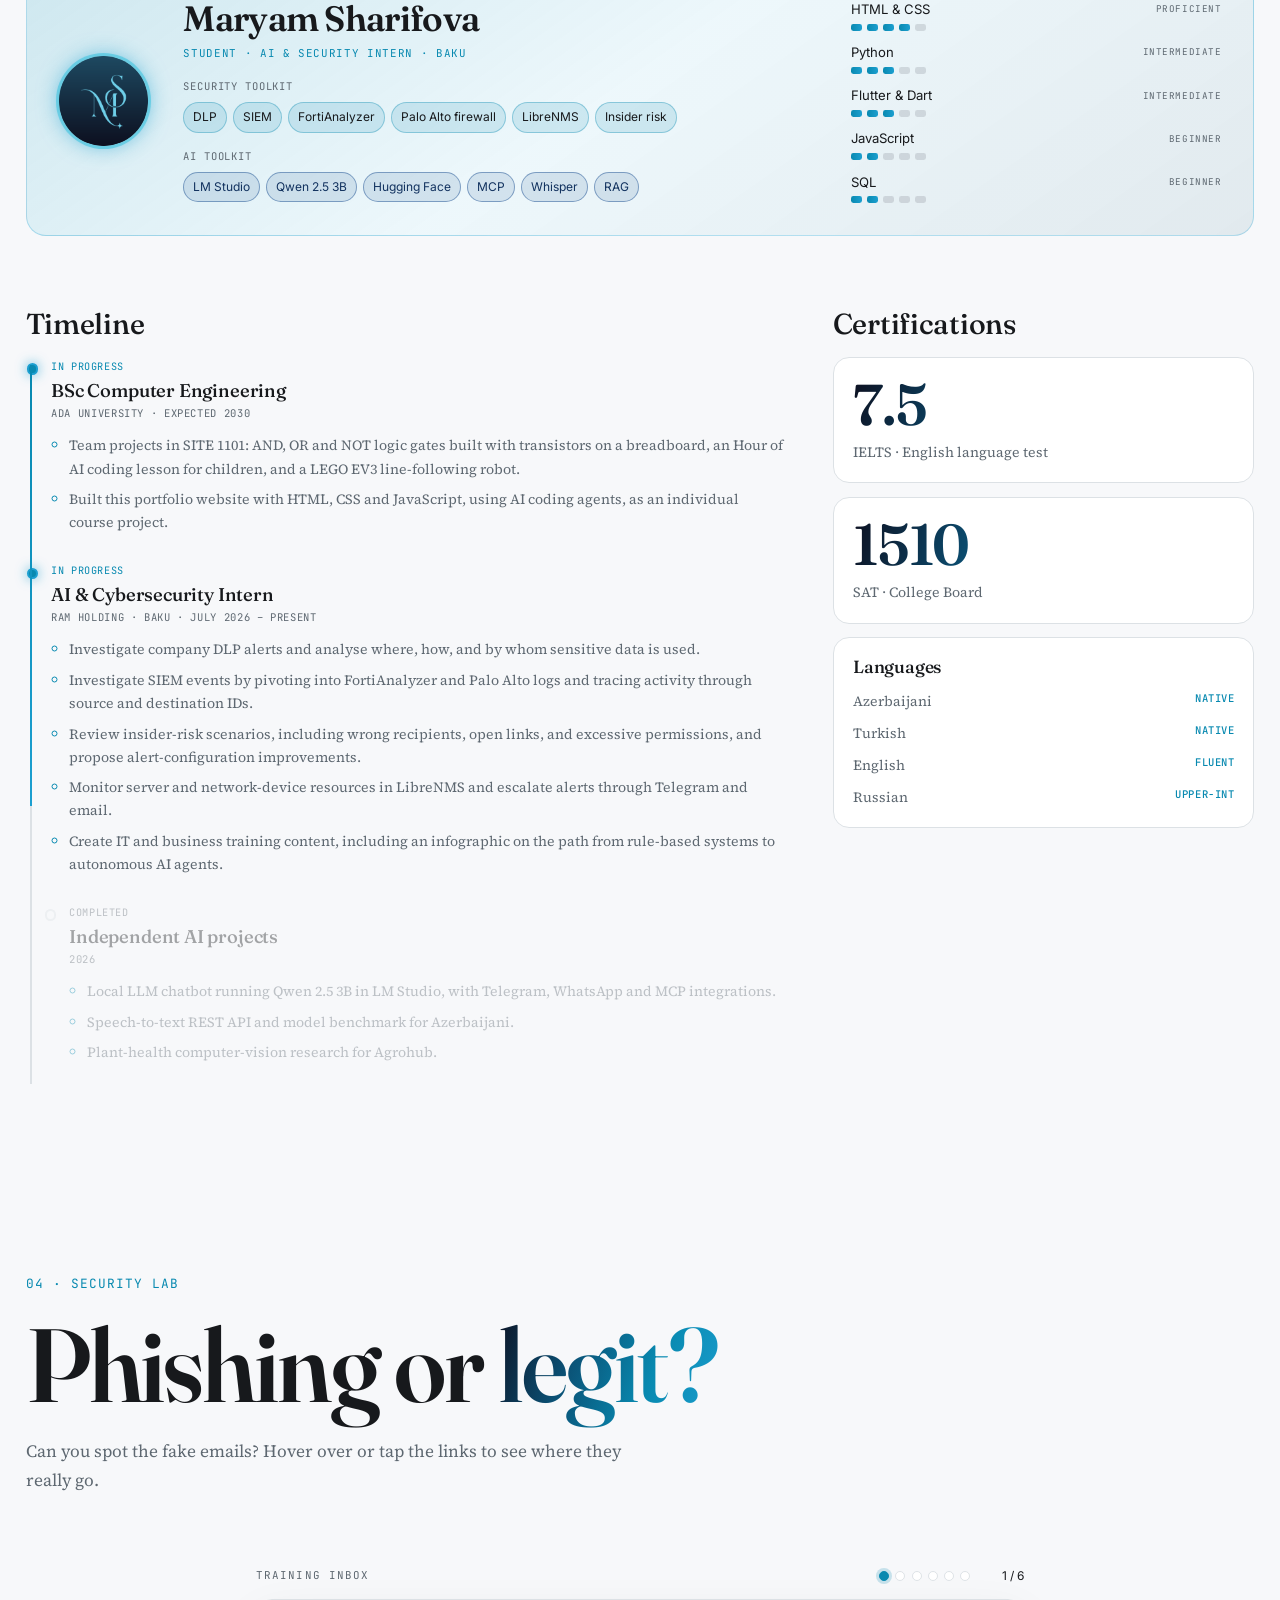
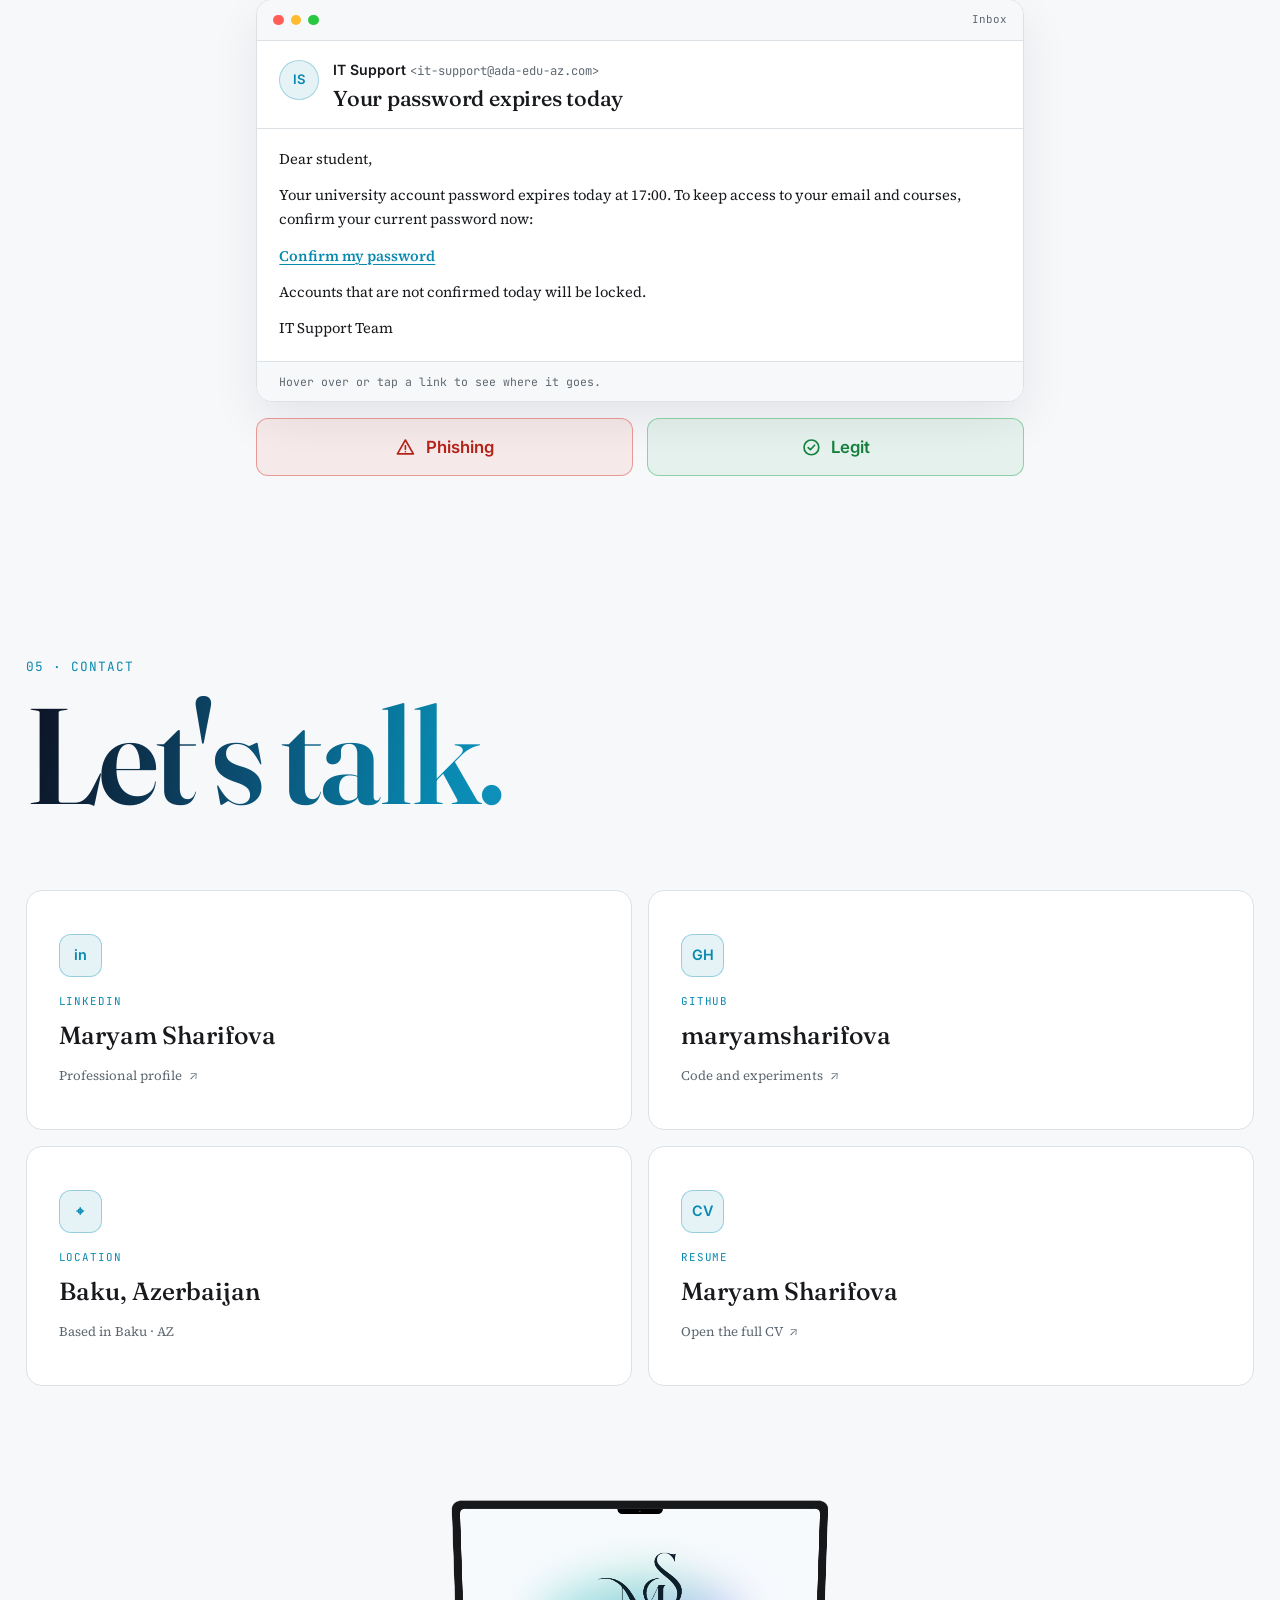
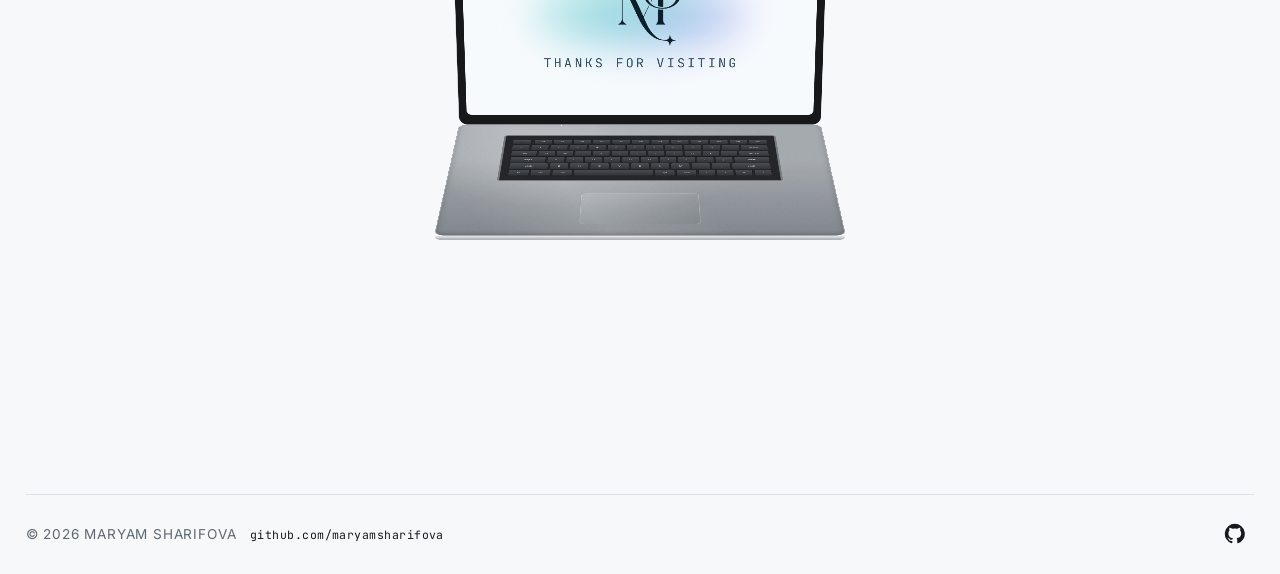
==== commit 8b4ff1aa: "Show the MS monogram image on the closing laptop's screen - images/monogram-navy.png replaces the "M" ====
--- a/index.html
+++ b/index.html
@@ -873,7 +873,10 @@
                     <span class="screen-notch" aria-hidden="true"></span>
                     <!-- The thank-you screen: dark in both themes, with soft teal and blue glows. -->
                     <div class="closing-screen">
-                      <p class="closing-mark">MS</p>
+                      <!-- My MS monogram (dark navy on a transparent background). It is decoration: the caption
+                           below already says the words, so alt is empty. width/height are the file's own size,
+                           so the browser keeps its proportions; style.css sets the size on the screen. -->
+                      <img class="closing-monogram" src="images/monogram-navy.png" alt="" width="213" height="253">
                       <p class="closing-caption">THANKS FOR VISITING</p>
                     </div>
                   </div>
--- a/css/style.css
+++ b/css/style.css
@@ -179,7 +179,7 @@
      - heading: Fraunces, a serif with an optical-size axis, for every heading
      - body: Source Serif 4, for paragraphs and longer text
      - ui: Inter, for small interface text where serifs would look cramped (navigation,
-       buttons, chips and tags, counters, small captions) and for the "MS" logo marks
+       buttons, chips and tags, counters, small captions) and for the "MS" lid logo
      - label: JetBrains Mono, for labels, eyebrows, section numbers, code and the terminals
      Georgia and system-ui are fallbacks while the web fonts load. */
   --font-heading: "Fraunces", Georgia, serif;
@@ -310,6 +310,12 @@
   background: linear-gradient(110deg, var(--color-navy), var(--color-ocean), var(--color-teal), var(--color-blue));
   background-clip: text;
   color: transparent;
+  /* The gradient is only painted inside the element's box, and the letters themselves are
+     transparent, so any part of a letter below the box would vanish. Fraunces has long
+     descenders (g, y, p), so the box reaches 0.12em lower. On a block heading this adds
+     height, so those headings take it back with a matching negative margin (see .page-title
+     and .cert-score); on an inline word it changes nothing in the layout. */
+  padding-bottom: 0.12em;
 }
 
 :root[data-theme="dark"] .gradient-text {
@@ -1275,8 +1281,8 @@
   background-clip: text;
   -webkit-background-clip: text;
   -webkit-text-fill-color: transparent;
-  /* Inter, like the "MS" on the closing laptop's screen (.closing-mark), so the logo marks
-     match. It keeps its own weight and tight spacing as part of the logo design. */
+  /* Inter, a clean sans for the logo mark. It keeps its own weight and tight spacing as part
+     of the logo design. */
   font-family: var(--font-ui);
   font-size: clamp(2rem, 7vw, 4rem);
   font-weight: 600;
@@ -1585,7 +1591,6 @@
 }
 
 .hero-title {
-  margin: 0;
   color: var(--hero-foreground);
   font-family: var(--font-heading);
   /* Grows with the width (7.4vw), limited by the height (15svh) so the two lines and the text
@@ -1594,8 +1599,11 @@
   font-size: clamp(2.6rem, min(7.4vw, 15svh), 12rem);
   font-weight: 600;
   letter-spacing: -0.02em;
-  /* Fraunces is taller than the old font: 1.02 keeps the two lines from touching. */
-  line-height: 1.02;
+  /* 1.1, so Fraunces' tall letters and long descenders never touch between the two lines.
+     The two lines are 0.16em taller in total than at 1.02; the negative margins take 0.08em
+     back above and below, so the eyebrow and the text below stay where they were. */
+  margin: -0.08em 0;
+  line-height: 1.1;
 }
 
 .hero-title .gradient-text {
@@ -2140,12 +2148,17 @@
 
 /* The big section heading: 10% of the width, from 3rem to 6.5rem. */
 .page-title {
-  margin: 0;
+  /* line-height went from 1.05 to 1.1, adding 0.025em above and below the text; with the
+     0.12em padding-bottom that is taken back here (0.025em above, 0.145em below), so a
+     one-line title and the element after it stay exactly where they were. */
+  margin: -0.025em 0 -0.145em;
+  /* Room under the letters for Fraunces' descenders, also when the title is gradient text. */
+  padding-bottom: 0.12em;
   font-family: var(--font-heading);
   font-size: clamp(3rem, 10vw, 6.5rem);
   font-weight: 600;
   letter-spacing: -0.02em;
-  line-height: 1.05;
+  line-height: 1.1;
 }
 
 /* ===== Shared footer ===== */
@@ -2969,7 +2982,10 @@
   align-items: center;
   border: 1px solid var(--color-border);
   border-radius: 1.2rem;
-  background: var(--color-surface);
+  /* The page's own colour, not the lighter surface colour: the area under the Projects
+     heading and the cards then read as one continuous background, with no band or seam
+     where they meet, in both themes. The border still outlines each card. */
+  background: var(--color-page);
   scroll-margin-top: 2rem;
 }
 
@@ -3891,7 +3907,8 @@
 }
 
 .cert-score {
-  margin: 0;
+  /* Cancels the gradient text's 0.12em padding-bottom, so the line below stays in place. */
+  margin: 0 0 -0.12em;
   font-family: var(--font-heading);
   font-size: clamp(2.6rem, 5vw, 3.6rem);
   font-weight: 600;
@@ -4014,7 +4031,11 @@
 /* The big Contact heading: 13% of the width, from 4.2rem to 8.5rem. */
 .contact-intro .page-title {
   font-size: clamp(4.2rem, 13vw, 8.5rem);
-  line-height: 0.92;
+  /* 1.1 instead of 0.92, like every heading, so no letter is cut. The extra 0.18em of line
+     height is taken back with negative margins (0.09em above, and 0.09em plus the 0.12em
+     padding below), so "Let's talk." keeps its place and the cards keep their distance. */
+  margin: -0.09em 0 -0.21em;
+  line-height: 1.1;
 }
 
 .talk-link {
@@ -4162,8 +4183,8 @@
   isolation: isolate;
 }
 
-/* The aurora glow: one wide, soft oval centred behind "MS" and "THANKS FOR VISITING", about the
-   size of that text block (the caption is about 50cqi wide, the pair about 22cqi tall). Inside
+/* The aurora glow: one wide, soft oval centred behind the monogram and "THANKS FOR VISITING"
+   (62cqi wide and 32cqi tall, a little wider than the 50cqi caption). Inside
    it, light teal on the left blends into soft periwinkle on the right with a hint of mint at the
    top. Each colour fades to transparent before the oval's edge, and the blur softens it further,
    so it melts into the plain background with no edge anywhere. */
@@ -4194,16 +4215,14 @@
   }
 }
 
-/* A light, refined logo mark: Inter (var(--font-ui)) at medium weight, letters set close together,
-   dark navy with no shadow or glow, about 16% of the screen width. */
-.closing-mark {
-  margin: 0;
-  color: #0d1f2a;
-  font-family: var(--font-ui);
-  font-size: 16cqi;
-  font-weight: 500;
-  letter-spacing: -0.06em;
-  line-height: 1;
+/* My MS monogram image (images/monogram-navy.png), centred above the caption. Its height is
+   about 45% of the screen's height: the glass is 0.6186 times as tall as it is wide, so that
+   is 27.8cqi; the width follows from the image's own proportions. The file (253px tall) has
+   more pixels than this size needs even on a 3x phone screen, so it stays sharp. */
+.closing-monogram {
+  display: block;
+  width: auto;
+  height: 27.8cqi;
 }
 
 /* Small, widely spaced JetBrains Mono capitals in a muted slate blue. */
@@ -4328,9 +4347,12 @@
 }
 
 .projects-track-heading .page-title {
-  margin: 0;
+  /* 1.1 instead of 1, so the "g" in "Things" keeps its tail. The extra 0.1em of line height
+     and the 0.12em padding are taken back with negative margins, so the heading row keeps
+     its height and the cards stay where they were. */
+  margin: -0.05em 0 -0.17em;
   font-size: clamp(2.4rem, 5vw, 4.5rem);
-  line-height: 1;
+  line-height: 1.1;
 }
 
 .project-progress {
@@ -4527,9 +4549,9 @@
   outline-offset: -3px;
 }
 
-/* ----- Agrohub code windows: "request.py" (the Python code) above "response.json" ----- */
-/* A small dark code editor. It stays dark in both themes, like a real editor, with soft
-   syntax colours that keep a contrast of at least 4.5:1 on its background. */
+/* ----- Agrohub screenshot windows: "request.py" (the code) above "response.json" ----- */
+/* Each screenshot sits in a dark frame with rounded corners and a file-name tab on top. The
+   frame stays dark in both themes, like a code editor. */
 .agrohub-code {
   margin: 0 0 0.9rem;
 }
@@ -4551,26 +4573,15 @@
   letter-spacing: 0.04em;
 }
 
-/* The code keeps its line breaks and scrolls sideways when a line is too long. */
-.code-window-body {
-  margin: 0;
-  padding: 0.85rem 1rem;
-  overflow-x: auto;
-  color: #e3e8ef;
-  font: 0.72rem/1.6 var(--font-label);
-  tab-size: 4;
-  white-space: pre;
-}
-
-.code-window-body:focus-visible {
-  outline-offset: -3px;
-}
-
-.code-keyword { color: #7fd4ef; }
-.code-string { color: #a8dba0; }
-.code-builtin { color: #f0c38e; }
-.code-number { color: #f3a6c8; }
-.code-comment { color: #8b97a6; font-style: italic; }
+/* The code screenshot: the full width of the column, scaled down to fit (never wider, so it
+   never scrolls sideways), with its height following its own shape. The frame above rounds
+   its corners. */
+.agrohub-code-image {
+  display: block;
+  width: 100%;
+  max-width: 100%;
+  height: auto;
+}
 
 .agrohub-code figcaption {
   margin-top: 0.45rem;
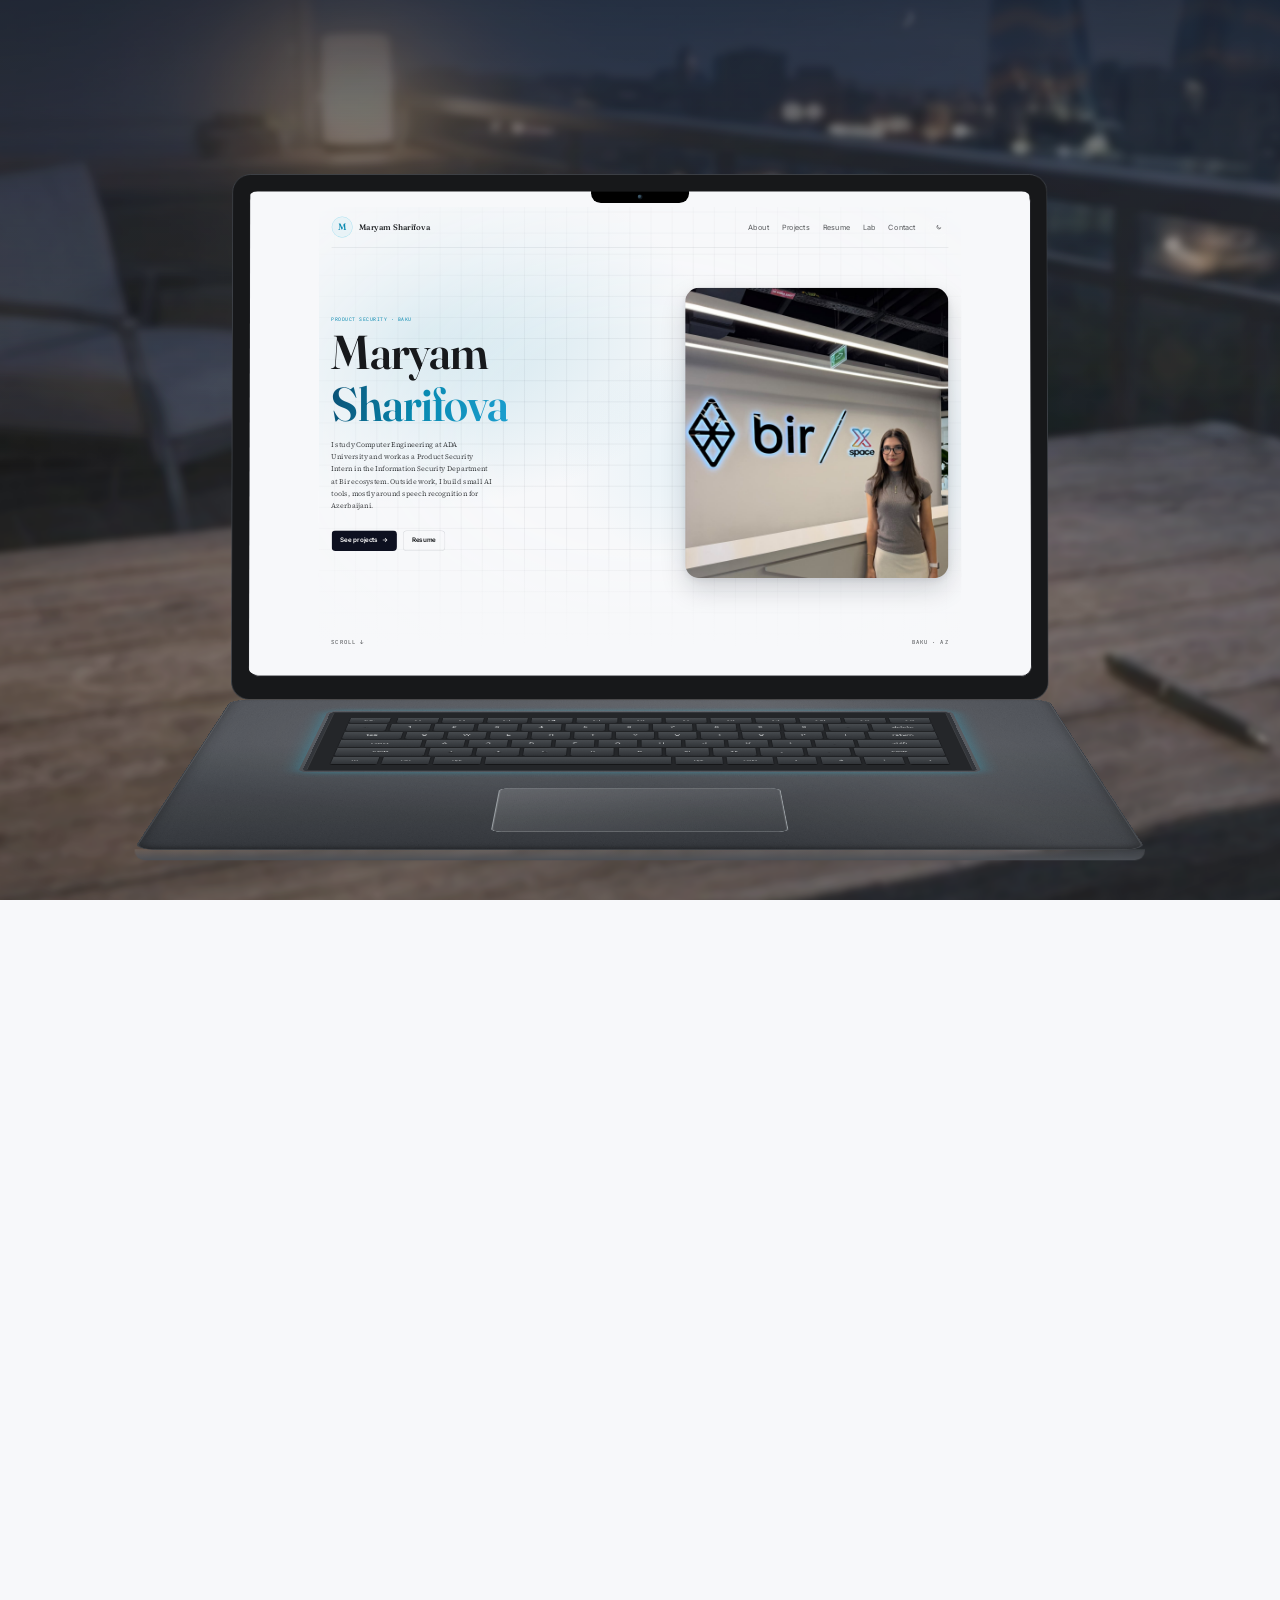
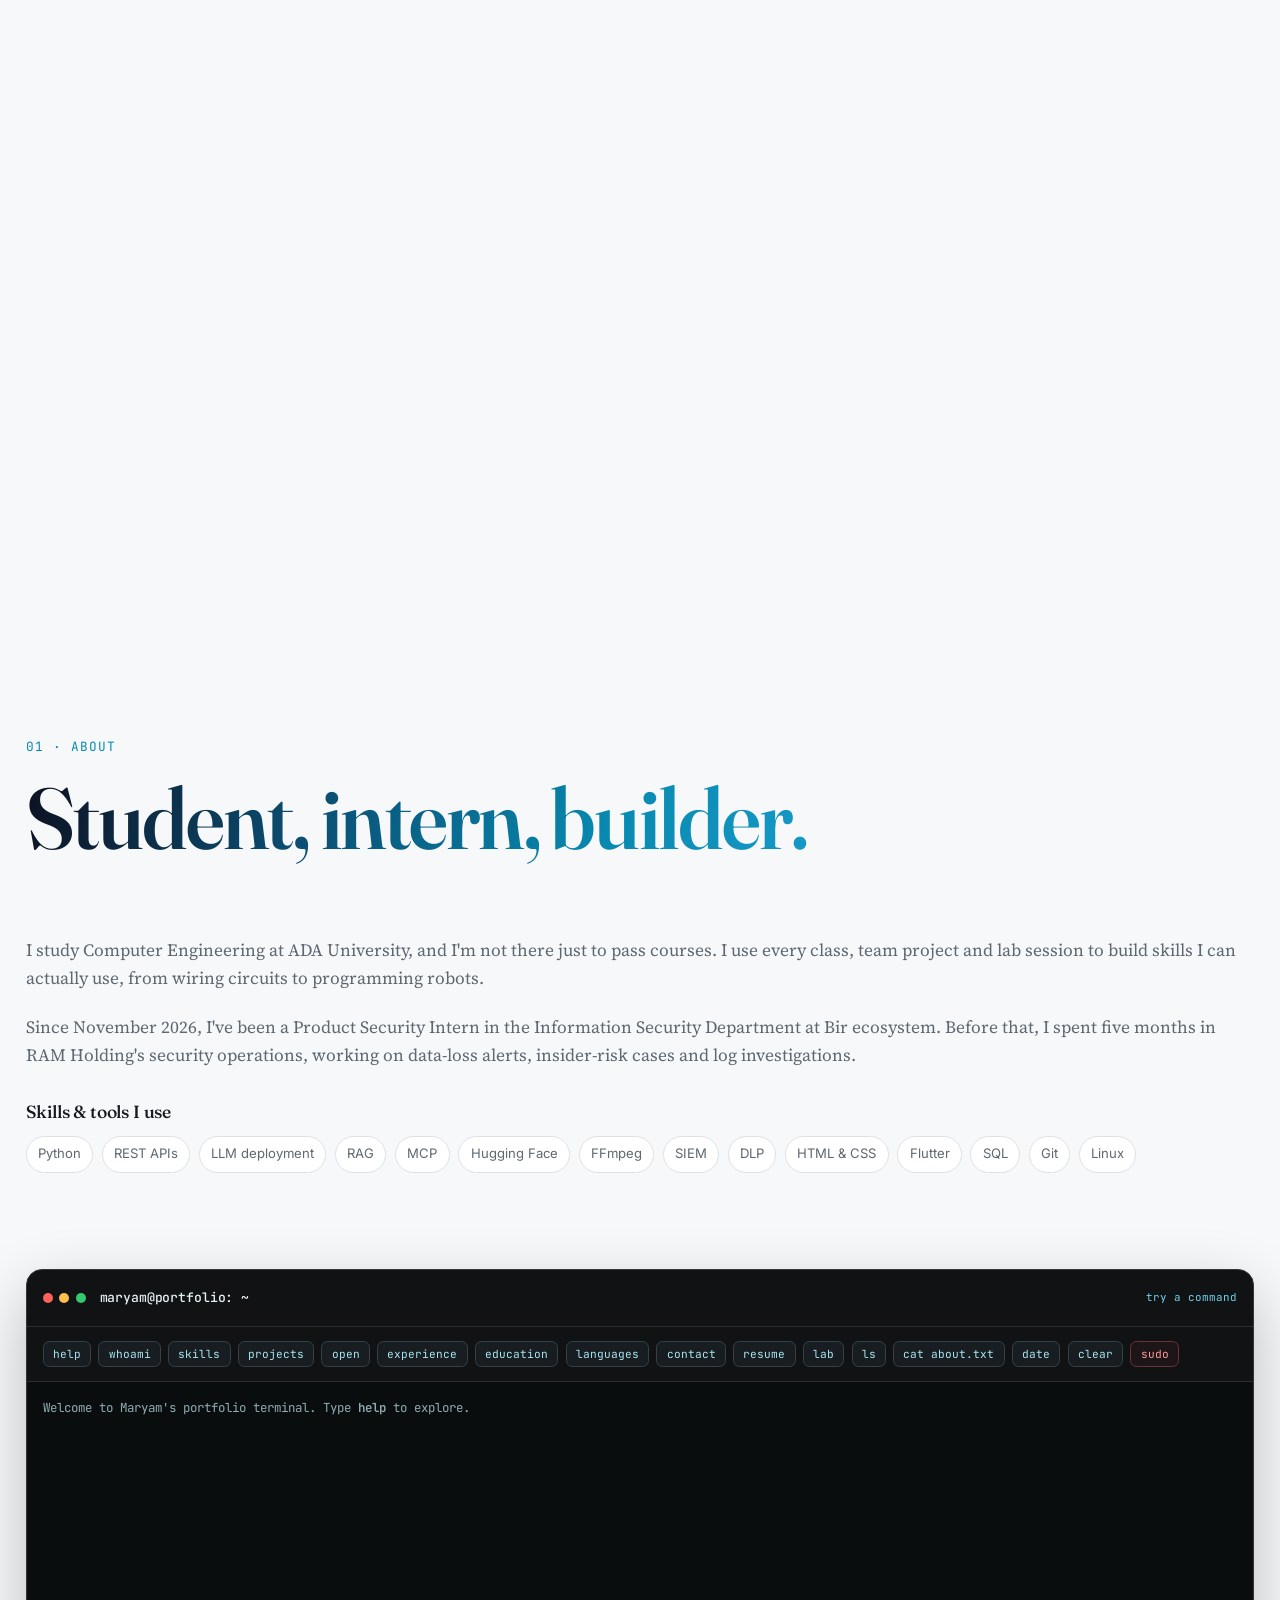
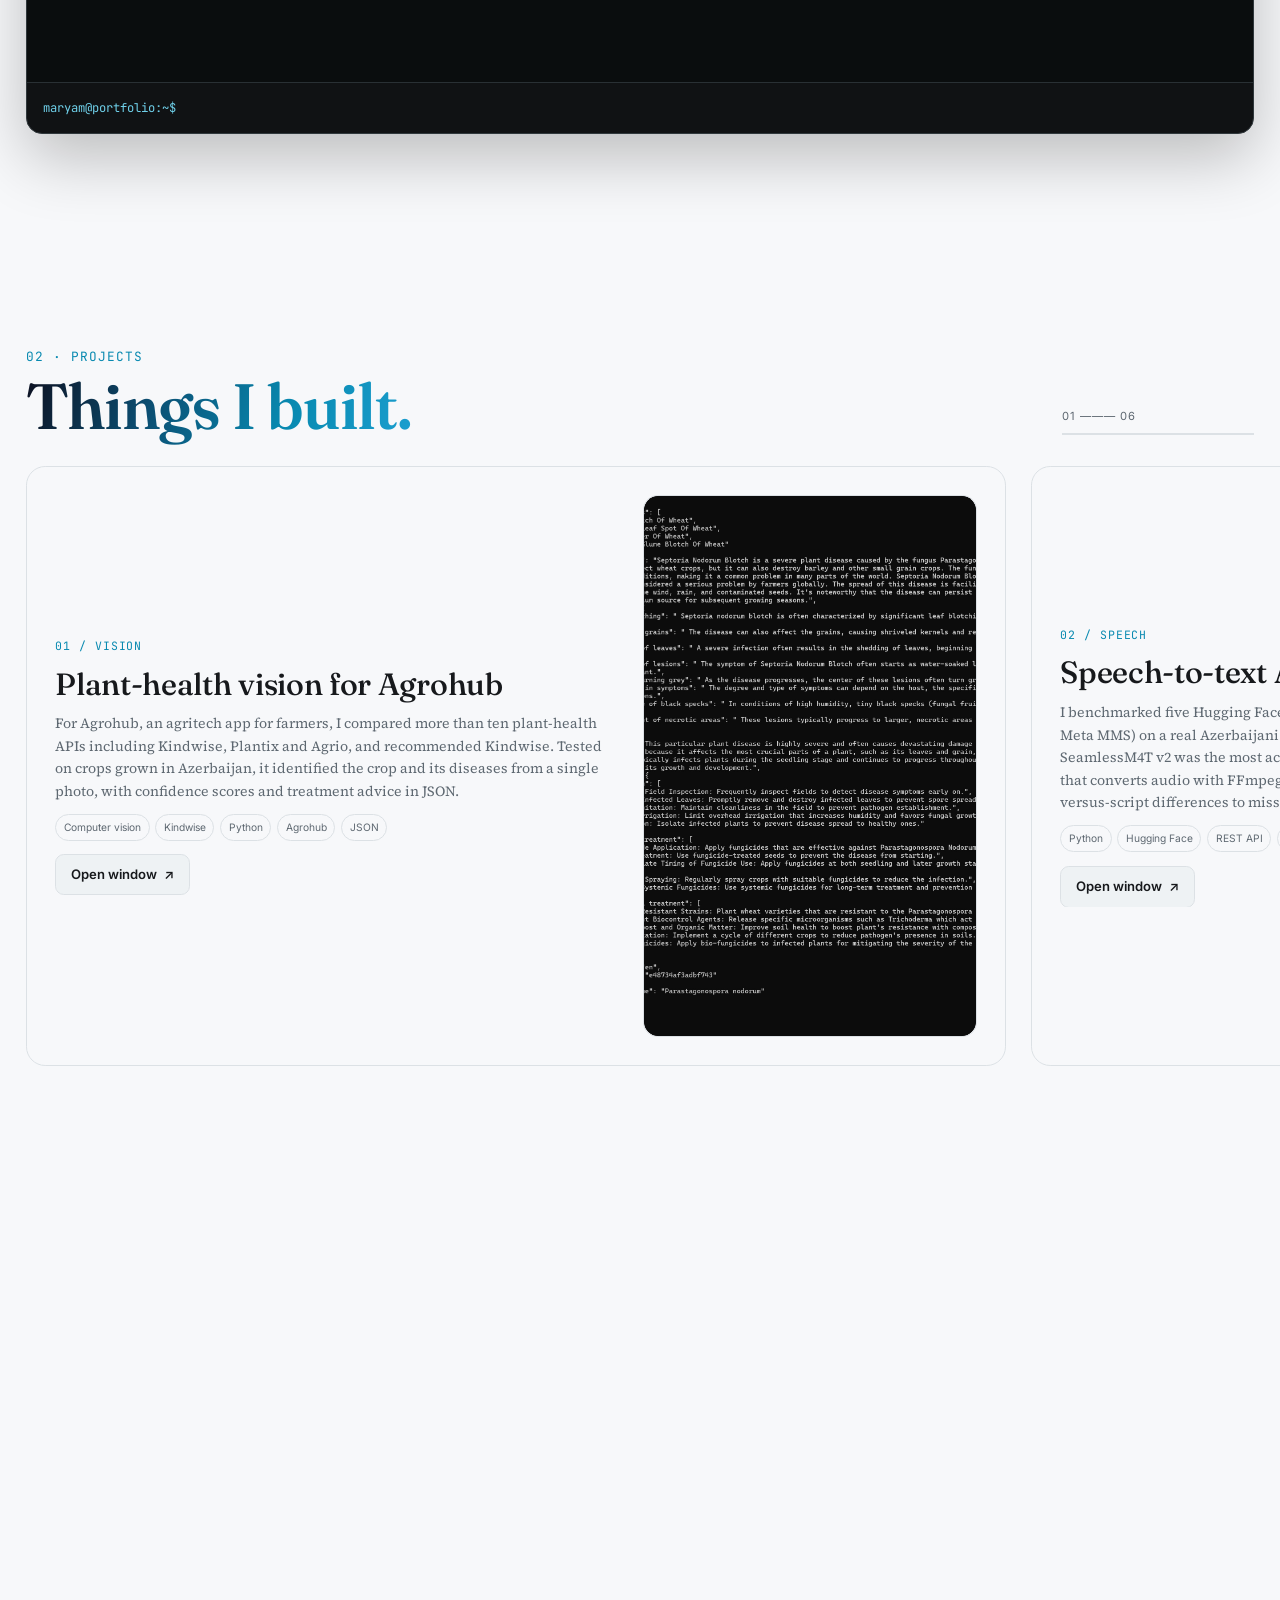
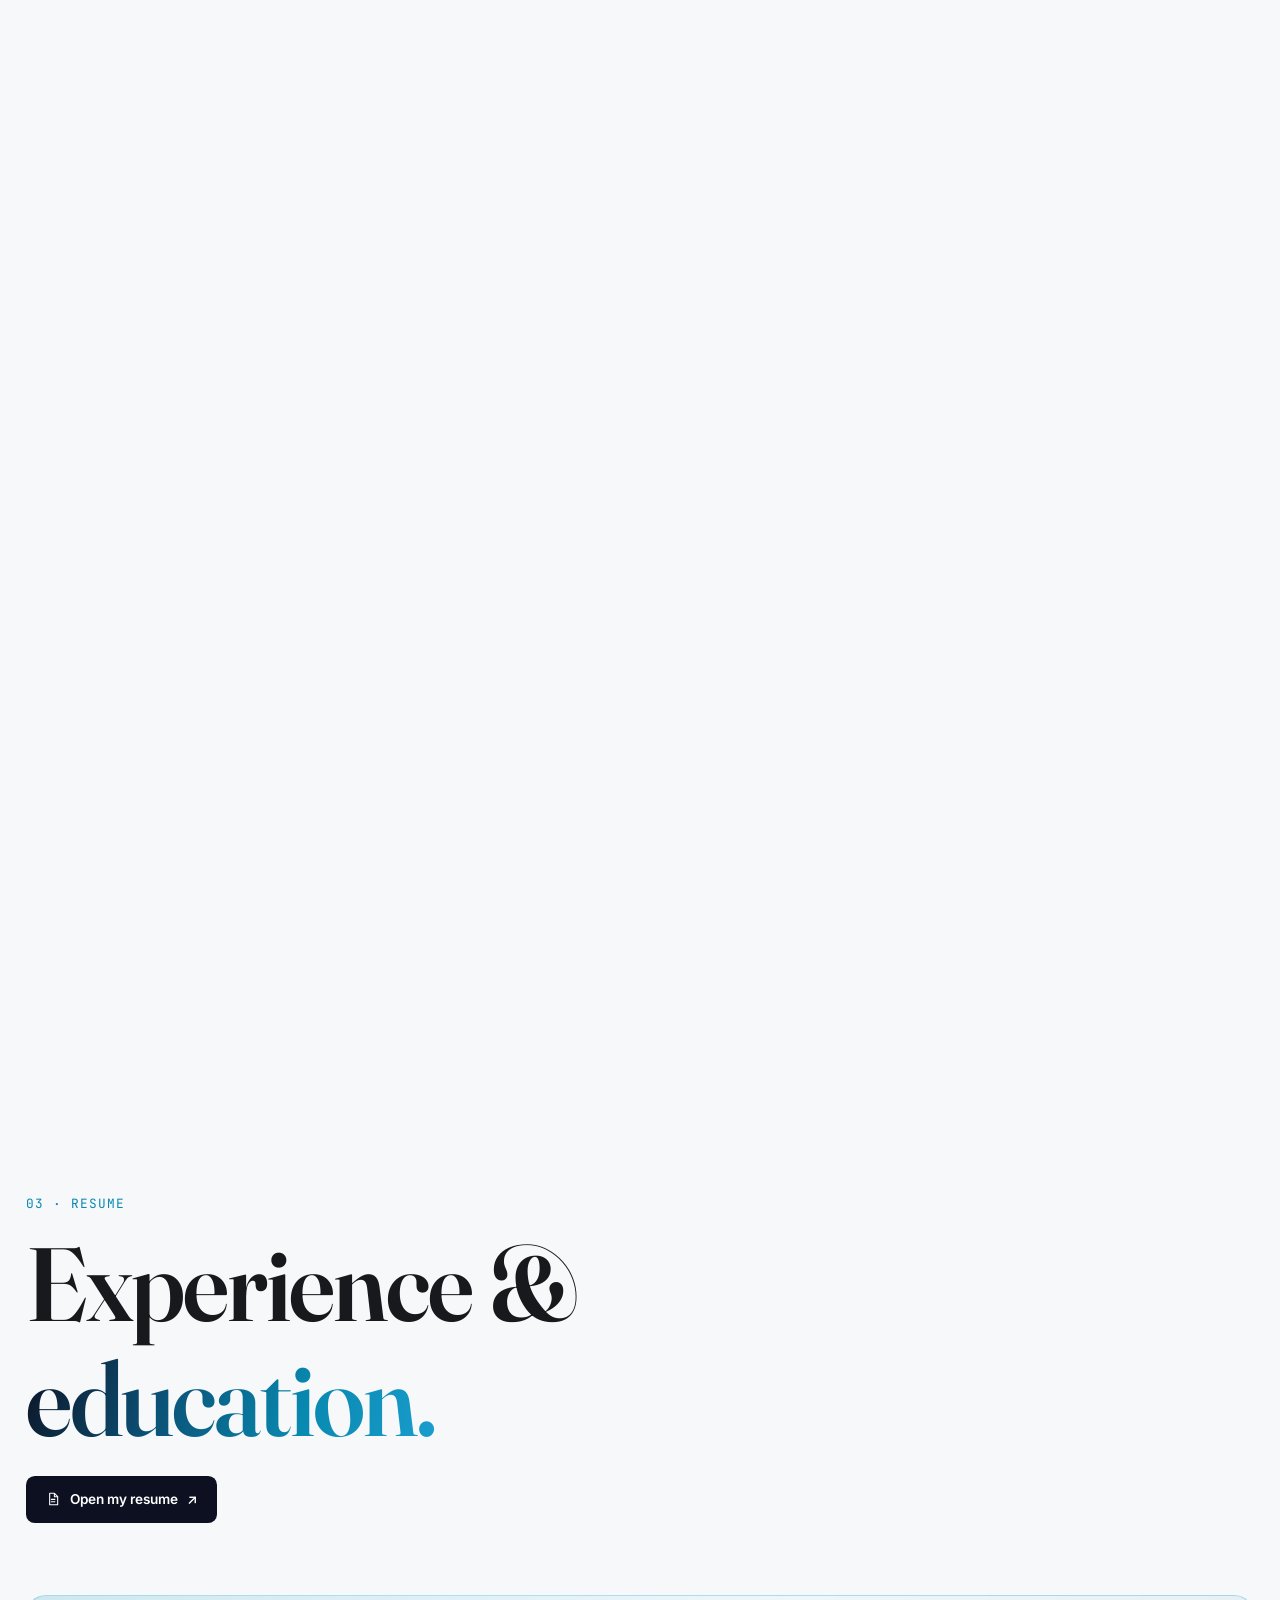
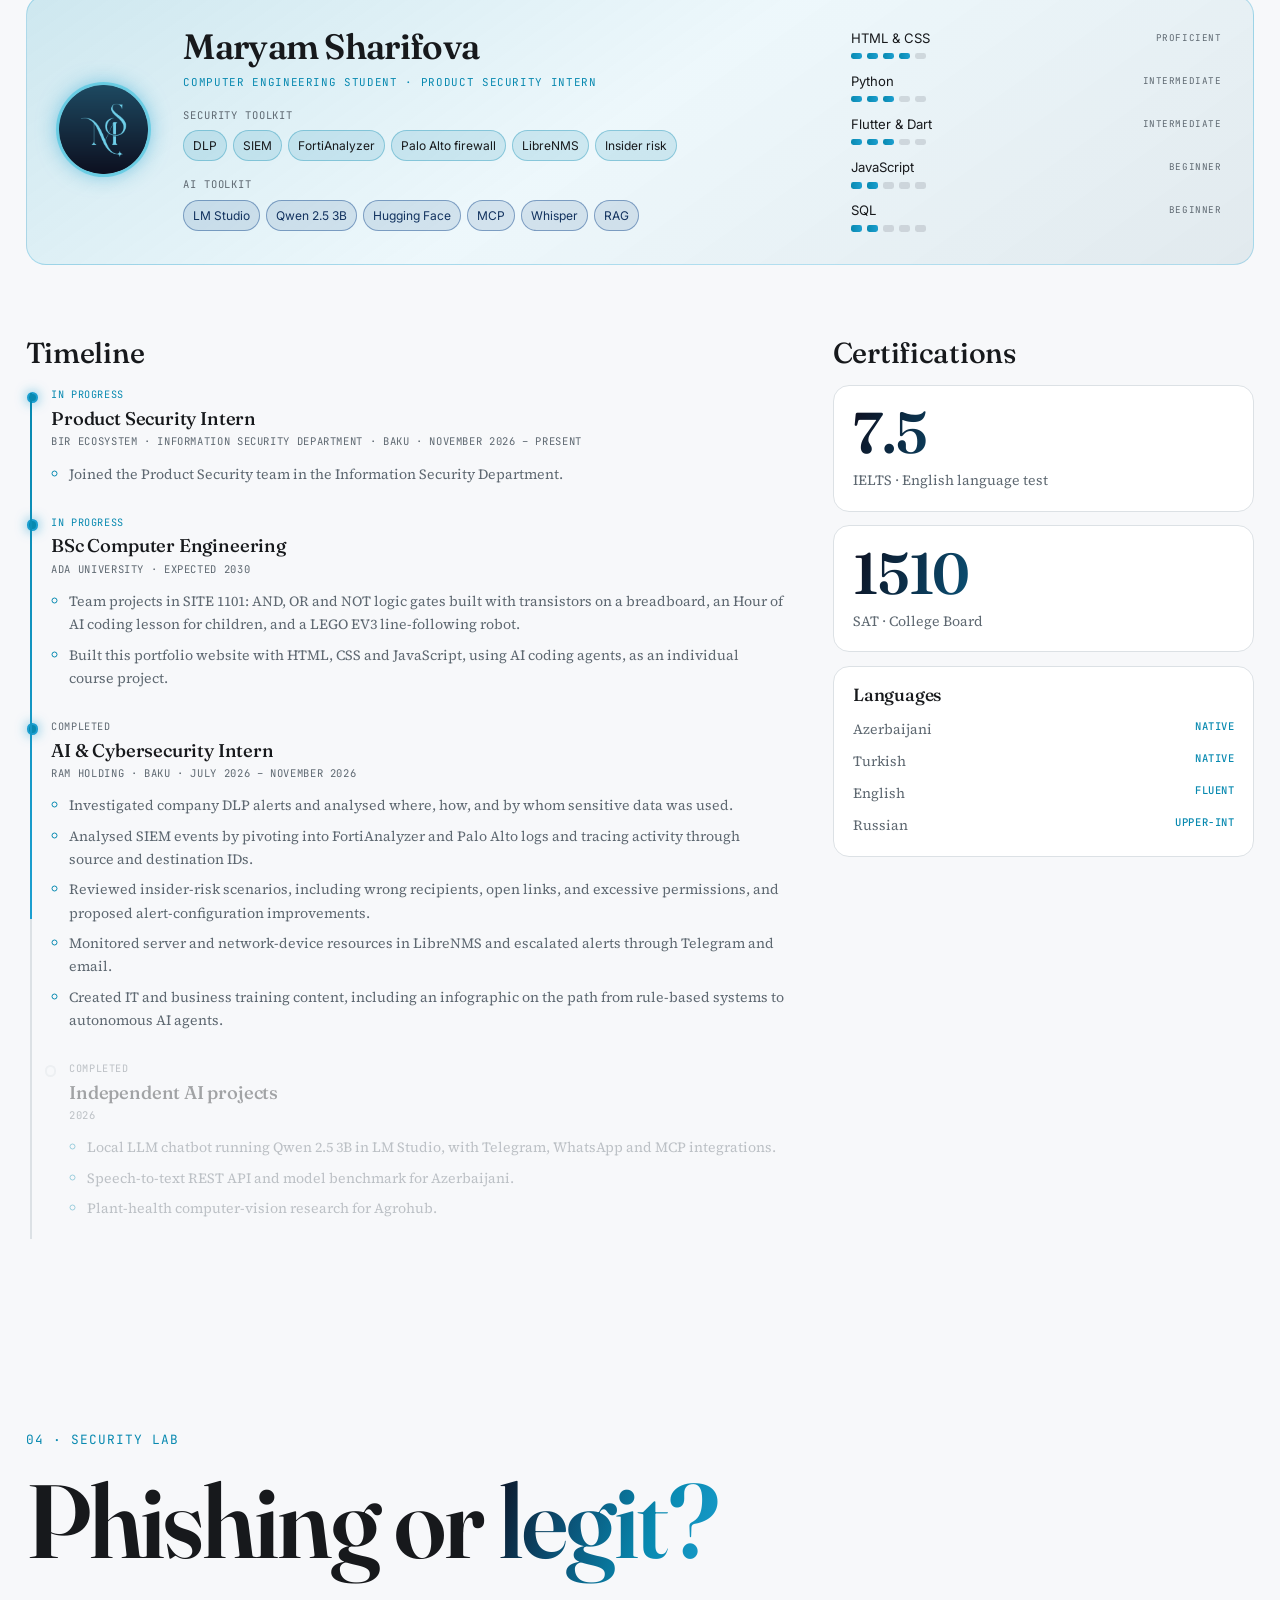
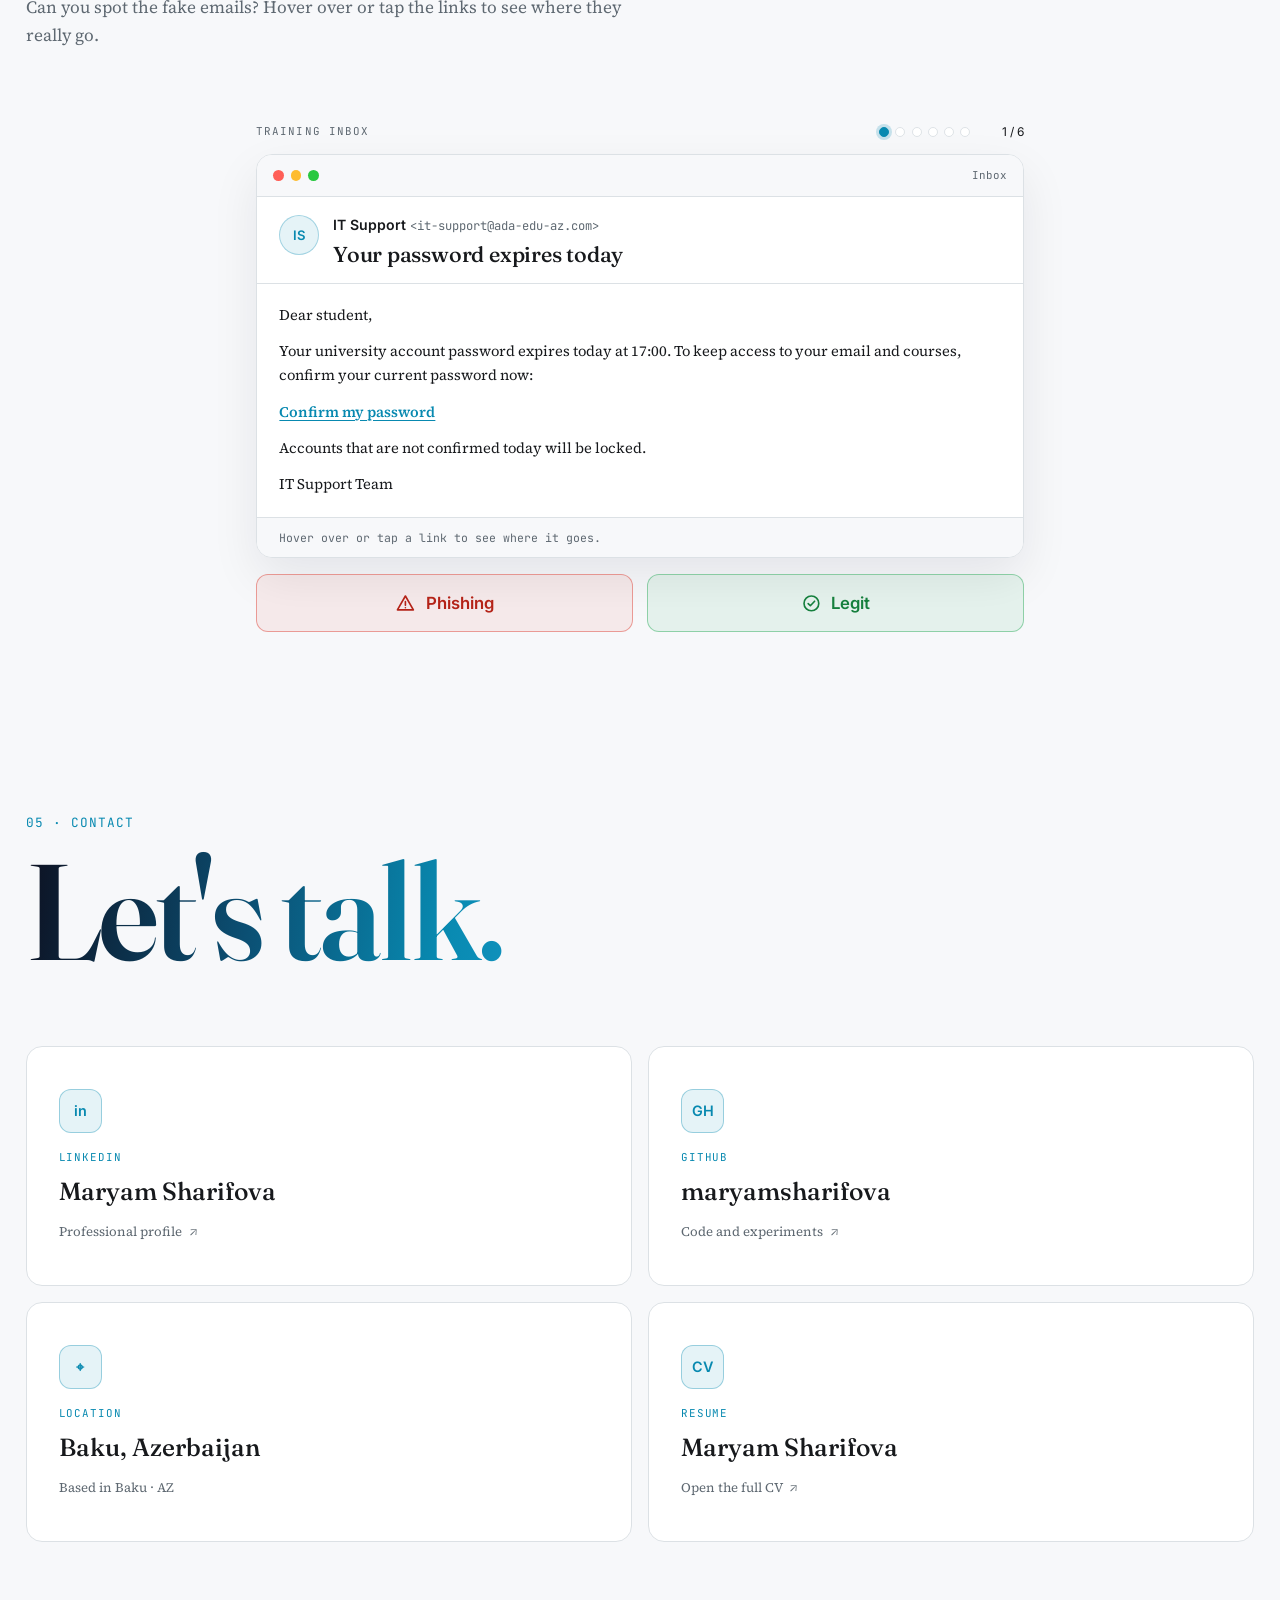
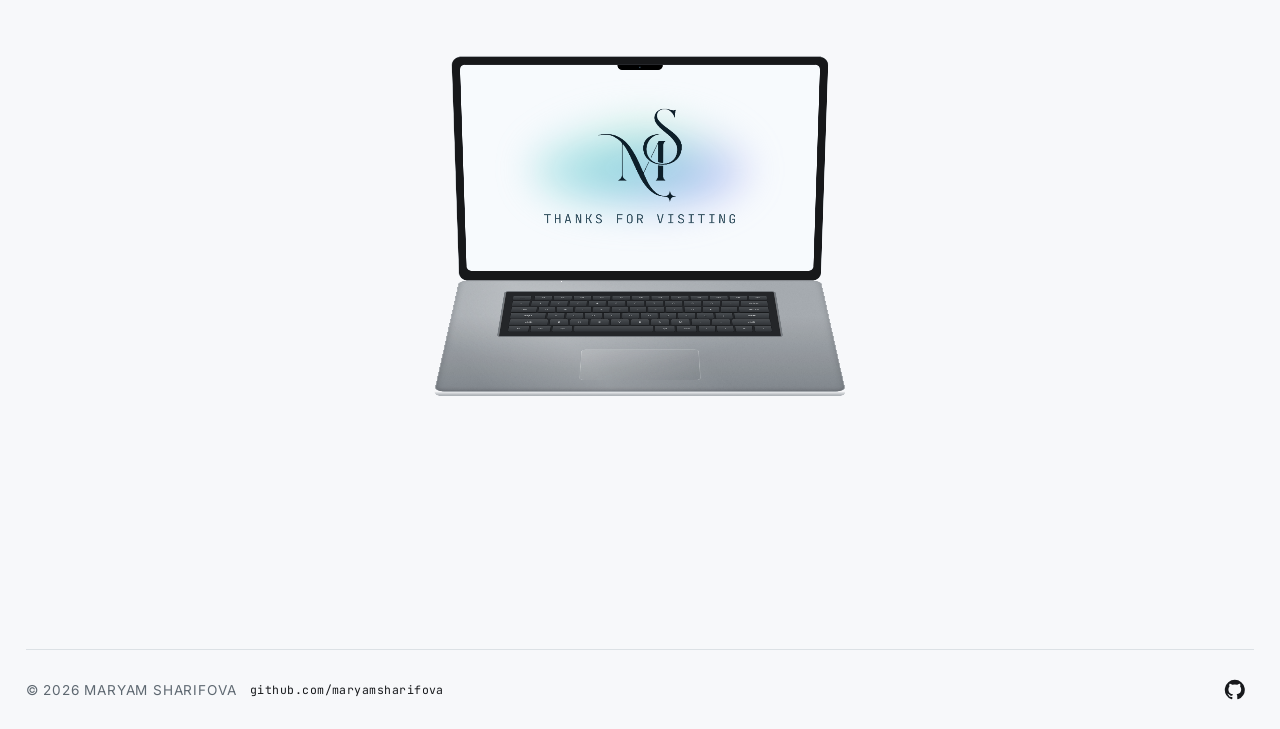
==== commit 00fdb0bf: "New job at Bir ecosystem and a new hero photo - Update the hero, About, Resume timeline, player card" ====
--- a/index.html
+++ b/index.html
@@ -238,13 +238,13 @@
               </nav>
             </header>
 
-            <!-- The introduction and portrait form the main landing-page hero. -->
+            <!-- The introduction and photo form the main landing-page hero. -->
             <div class="hero-main">
               <div class="hero-copy">
-                <p class="hero-eyebrow">AI &amp; CYBERSECURITY · BAKU</p>
+                <p class="hero-eyebrow">PRODUCT SECURITY · BAKU</p>
                 <h1 class="hero-title">Maryam<br><span class="gradient-text">Sharifova</span></h1>
                 <p class="hero-description">
-                  I study Computer Engineering at ADA University and work as an AI &amp; Cybersecurity intern at RAM Holding, where I look into data-loss alerts and security logs. Outside work, I build small AI tools, especially for Azerbaijani speech recognition.
+                  I study Computer Engineering at ADA University and work as a Product Security Intern in the Information Security Department at Bir ecosystem. Outside work, I build small AI tools, mostly around speech recognition for Azerbaijani.
                 </p>
                 <div class="hero-actions">
                   <a class="hero-button hero-button-primary" href="#projects">See projects <span aria-hidden="true">→</span></a>
@@ -252,21 +252,13 @@
                 </div>
               </div>
 
-              <!-- My photo inside three animated rings with small labels. The rings are aria-hidden
-                   because they are only decoration. -->
-              <div class="hero-portrait">
-                <div class="portrait-rings" aria-hidden="true">
-                  <span class="portrait-ring portrait-ring-outer"><span></span></span>
-                  <span class="portrait-ring portrait-ring-middle"><span></span></span>
-                  <span class="portrait-ring portrait-ring-inner"></span>
-                  <span class="portrait-label portrait-label-top">DLP · SIEM</span>
-                  <span class="portrait-label portrait-label-left">LOCAL LLMS</span>
-                  <span class="portrait-label portrait-label-bottom">SPEECH TO TEXT</span>
-                </div>
-                <div class="portrait-photo-wrap">
-                  <img class="profile-photo" src="images/profile.jpg" alt="Maryam Sharifova">
-                </div>
-              </div>
+              <!-- My photo at the Bir ecosystem office: a still card with rounded corners (no
+                   animation). width and height give the photo's real 1160x1280 shape, so the
+                   browser reserves its space before it loads and the hero's height does not jump.
+                   The copy on the laptop screen is cloned from this, so it shows the same card. -->
+              <figure class="hero-photo-card">
+                <img class="hero-photo" src="images/hero-photo.jpg" width="1160" height="1280" alt="Maryam Sharifova at the Bir ecosystem office in Baku">
+              </figure>
             </div>
 
             <!-- Faint location and scroll labels sit in the bottom corners. -->
@@ -293,7 +285,7 @@
         <section class="about-overview" aria-label="About Maryam">
           <div class="about-copy" data-reveal>
             <p>I study Computer Engineering at ADA University, and I'm not there just to pass courses. I use every class, team project and lab session to build skills I can actually use, from wiring circuits to programming robots.</p>
-            <p>Most of my days are spent in the company's security operation at RAM Holding: data-loss alerts, insider-risk cases and log investigations.</p>
+            <p>Since November 2026, I've been a Product Security Intern in the Information Security Department at Bir ecosystem. Before that, I spent five months in RAM Holding's security operations, working on data-loss alerts, insider-risk cases and log investigations.</p>
             <h2 class="about-section-title">Skills &amp; tools I use</h2>
             <ul class="skill-list" aria-label="Skills">
               <li>Python</li>
@@ -608,7 +600,7 @@
           <div class="player-avatar" aria-hidden="true"><img src="images/avatar-ms.png" alt="" width="512" height="512"></div>
           <div class="player-identity">
             <h2>Maryam Sharifova</h2>
-           <p class="player-class">STUDENT · AI &amp; SECURITY INTERN · BAKU</p>
+           <p class="player-class">COMPUTER ENGINEERING STUDENT · PRODUCT SECURITY INTERN</p>
             <p class="toolkit-label">Security toolkit</p>
             <ul class="toolkit toolkit-security">
               <li>DLP</li>
@@ -676,6 +668,16 @@
           <section class="missions" aria-labelledby="missions-title">
             <h2 id="missions-title">Timeline</h2>
             <ol class="quest-timeline">
+              <!-- Current job, newest first. -->
+              <li class="quest">
+                <span class="quest-node" aria-hidden="true"></span>
+                <p class="quest-status">IN PROGRESS</p>
+                <h3>Product Security Intern</h3>
+                <p class="quest-meta">BIR ECOSYSTEM · INFORMATION SECURITY DEPARTMENT · BAKU · NOVEMBER 2026 – PRESENT</p>
+                <ul class="quest-notes">
+                  <li>Joined the Product Security team in the Information Security Department.</li>
+                </ul>
+              </li>
               <li class="quest">
                 <span class="quest-node" aria-hidden="true"></span>
                 <p class="quest-status">IN PROGRESS</p>
@@ -689,15 +691,15 @@
               </li>
               <li class="quest">
                 <span class="quest-node" aria-hidden="true"></span>
-                <p class="quest-status">IN PROGRESS</p>
+                <p class="quest-status quest-status-done">COMPLETED</p>
                 <h3>AI &amp; Cybersecurity Intern</h3>
-                <p class="quest-meta">RAM HOLDING · BAKU · JULY 2026 – PRESENT</p>
+                <p class="quest-meta">RAM HOLDING · BAKU · JULY 2026 – NOVEMBER 2026</p>
                 <ul class="quest-notes">
-                  <li>Investigate company DLP alerts and analyse where, how, and by whom sensitive data is used.</li>
-                  <li>Investigate SIEM events by pivoting into FortiAnalyzer and Palo Alto logs and tracing activity through source and destination IDs.</li>
-                  <li>Review insider-risk scenarios, including wrong recipients, open links, and excessive permissions, and propose alert-configuration improvements.</li>
-                  <li>Monitor server and network-device resources in LibreNMS and escalate alerts through Telegram and email.</li>
-                  <li>Create IT and business training content, including an infographic on the path from rule-based systems to autonomous AI agents.</li>
+                  <li>Investigated company DLP alerts and analysed where, how, and by whom sensitive data was used.</li>
+                  <li>Analysed SIEM events by pivoting into FortiAnalyzer and Palo Alto logs and tracing activity through source and destination IDs.</li>
+                  <li>Reviewed insider-risk scenarios, including wrong recipients, open links, and excessive permissions, and proposed alert-configuration improvements.</li>
+                  <li>Monitored server and network-device resources in LibreNMS and escalated alerts through Telegram and email.</li>
+                  <li>Created IT and business training content, including an infographic on the path from rule-based systems to autonomous AI agents.</li>
                 </ul>
               </li>
               <li class="quest">
--- a/css/style.css
+++ b/css/style.css
@@ -25,7 +25,7 @@
     9. The 3D laptop shared by both laptops: camera, hinged lid, screen, back, deck,
        keyboard, trackpad, deck walls, logo and camera notch
    10. Homepage hero: the copy on the laptop screen, the full-width hero (top bar, text,
-       buttons, portrait, corner labels) and the floating nav, then its phone and
+       buttons, photo card, corner labels) and the floating nav, then its phone and
        short-screen rules
    11. Page headings, shared footer and keyboard focus ring
    12. Intro: responsive rules and reduced motion
@@ -132,7 +132,8 @@
   --hero-line: rgb(13 16 32 / 13%);
   --hero-nav-muted: rgb(23 25 28 / 70%);
   --hero-grid-line: rgb(13 16 32 / 5%);
-  --portrait-label: rgb(8 80 110 / 86%);
+  /* The soft shadow under the hero photo card: light and wide on the light page. */
+  --hero-photo-shadow: 0 1.4rem 3.2rem rgb(13 16 32 / 16%), 0 0.3rem 0.8rem rgb(13 16 32 / 8%);
   --hero-primary-button: #0d1020;
   --hero-primary-text: #ffffff;
   /* main.js reads this to colour the hero's network dots on its canvas. */
@@ -205,7 +206,8 @@
   --hero-line: rgb(255 255 255 / 9%);
   --hero-nav-muted: rgb(244 244 245 / 72%);
   --hero-grid-line: rgb(255 255 255 / 3%);
-  --portrait-label: rgb(185 226 240 / 82%);
+  /* On the dark page the shadow is darker, so the card still lifts off the background. */
+  --hero-photo-shadow: 0 1.4rem 3.2rem rgb(0 0 0 / 55%), 0 0.3rem 0.8rem rgb(0 0 0 / 35%);
   --hero-primary-button: #f4f4f5;
   --hero-primary-text: #101113;
   --particle-color: rgb(190 214 224 / 45%);
@@ -1695,120 +1697,32 @@
   transform: translate(3px, -3px);
 }
 
-/* Orbiting rings and small labels frame the round portrait. */
-.hero-portrait {
-  position: relative;
-  /* Fills its column, up to 68% of the screen height, so the rings never crowd the top bar.
-     It sits at the end of its column, so the outer ring reaches the right margin. */
-  width: min(100%, 68svh);
-  aspect-ratio: 1;
+/* My photo at the Bir ecosystem office, on the right: a still card with rounded corners and a
+   soft shadow. The card has the photo's own shape (1160x1280), so object-fit: cover shows the
+   whole photo here; the phone rules below crop it shorter, and object-position keeps both me
+   and the logo in view there. */
+.hero-photo-card {
+  /* Fills its column, but stays at most 70% of the screen tall, so it never crowds the top
+     bar. It sits at the end of its column, so its right edge meets the right margin. */
+  width: min(100%, calc(70svh * 1160 / 1280));
+  aspect-ratio: 1160 / 1280;
   justify-self: end;
-}
-
-.portrait-rings {
-  position: absolute;
-  inset: 4%;
-}
-
-.portrait-ring {
-  position: absolute;
-  inset: 0;
-  border: 1px solid rgb(111 208 234 / 24%);
-  border-radius: 50%;
-}
-
-/* The three rings and their glowing dots do not move on their own; the whole portrait tilts
-   toward the cursor instead (see .hero-portrait in Part 2). */
-.portrait-ring-outer {
-  inset: 0;
-  border-style: dashed;
-  border-color: rgb(111 208 234 / 30%);
-}
-
-.portrait-ring-outer > span {
-  position: absolute;
-  top: 14%;
-  left: 20%;
-  width: 0.65rem;
-  height: 0.65rem;
-  border-radius: 50%;
-  background: #6fd0ea;
-  box-shadow: 0 0 1.2rem rgb(111 208 234 / 85%);
-}
-
-.portrait-ring-middle {
-  inset: 10%;
-  border-color: rgb(28 159 208 / 35%);
-}
-
-.portrait-ring-middle > span {
-  position: absolute;
-  right: 12%;
-  bottom: 21%;
-  width: 0.55rem;
-  height: 0.55rem;
-  border-radius: 50%;
-  background: #1c9fd0;
-  box-shadow: 0 0 1rem rgb(28 159 208 / 85%);
-}
-
-.portrait-ring-inner {
-  inset: 20%;
-  border-color: rgb(111 208 234 / 18%);
-}
-
-.portrait-photo-wrap {
-  position: absolute;
-  /* Keep the portrait just inside the smallest orbit ring. */
-  inset: 22%;
-  display: grid;
-  place-items: center;
+  margin: 0;
   overflow: hidden;
-  border: 1px solid rgb(111 208 234 / 42%);
-  border-radius: 50%;
-  background:
-    radial-gradient(circle at 50% 30%, rgb(28 159 208 / 20%), transparent 60%),
-    #12161a;
-  box-shadow: 0 0 3rem rgb(8 137 176 / 16%), 0 0 5rem rgb(8 137 176 / var(--portrait-glow-opacity, 0));
-}
-
-.profile-photo {
-  position: absolute;
-  inset: 0;
+  border-radius: 28px;
+  /* A placeholder colour until the photo loads. */
+  background: var(--hero-line);
+  box-shadow: var(--hero-photo-shadow);
+}
+
+.hero-photo {
+  display: block;
   width: 100%;
   height: 100%;
-  border-radius: inherit;
-  /* Above the dark fallback background, and cropped to fill the circle. */
-  z-index: 1;
   object-fit: cover;
-}
-
-.portrait-label {
-  position: absolute;
-  color: var(--portrait-label);
-  font-family: var(--font-label);
-  font-size: clamp(0.55rem, min(0.62vw, 1.15svh), 1rem);
-  letter-spacing: 0.08em;
-  white-space: nowrap;
-}
-
-/* Three small labels on the outer ring, centred on its top, left and bottom edges. */
-.portrait-label-top {
-  top: -1%;
-  left: 50%;
-  transform: translateX(-50%);
-}
-
-.portrait-label-left {
-  top: 50%;
-  left: -4%;
-  transform: translate(-50%, -50%);
-}
-
-.portrait-label-bottom {
-  bottom: -1%;
-  left: 50%;
-  transform: translateX(-50%);
+  /* The logo is on the left and I stand on the right, a little below the middle, so a crop
+     keeps the lower middle of the photo. */
+  object-position: 50% 72%;
 }
 
 /* How far the corner labels sit above the hero's bottom edge. About's top spacing on Home is
@@ -1942,10 +1856,14 @@
     padding-block: clamp(0.5rem, 2svh, 0.9rem) 2.5rem;
   }
 
-  .hero-portrait {
+  /* On a phone the photo sits above the text, smaller and cropped to 4:3, so the text still
+     fits in one screen. The crop keeps the lower middle of the photo (object-position on
+     .hero-photo), where both the logo and I are. The corners stay at 28px. */
+  .hero-photo-card {
     grid-row: 1;
     /* By the width and the height, so the photo leaves room for the text on short phones. */
-    width: min(52vw, 30svh, 260px);
+    width: min(84vw, 36svh, 340px);
+    aspect-ratio: 4 / 3;
     /* Stacked on a phone, the photo stays centred above the text. */
     justify-self: center;
   }
@@ -2061,14 +1979,16 @@
   }
 
   .hero-copy,
-  .hero-portrait {
+  .hero-photo-card {
     grid-row: auto;
   }
 
-  /* Text on the left, photo on the right again, as on desktop. */
-  .hero-portrait {
-    /* At most half the height, and never more than 30% of the width, at the right margin. */
-    width: min(50svh, 30vw);
+  /* Text on the left, the whole photo on the right again, as on desktop. */
+  .hero-photo-card {
+    /* At most about 60% of the height, and never more than 30% of the width, at the right
+       margin. */
+    width: min(calc(60svh * 1160 / 1280), 30vw);
+    aspect-ratio: 1160 / 1280;
     justify-self: end;
   }
 
@@ -2105,10 +2025,6 @@
 
   .hero-footer {
     font-size: 0.55rem;
-  }
-
-  .portrait-label {
-    font-size: 0.5rem;
   }
 }
 
@@ -2528,7 +2444,7 @@
   }
 }
 
-/* ===== Hero effects: network dots, layer order, portrait tilt ===== */
+/* ===== Hero effects: network dots and layer order ===== */
 /* The canvas of moving network dots behind the hero text (main.js draws them in
    --particle-color, so they follow the theme). */
 .hero-particles {
@@ -2554,42 +2470,6 @@
   z-index: 1;
 }
 
-/* The portrait tilts toward the cursor: main.js sets --orbit-tilt-x and --orbit-tilt-y,
-   perspective(900px) gives the tilt depth, and preserve-3d keeps the rings in that 3D space. */
-.hero-portrait {
-  transform: perspective(900px) rotateX(var(--orbit-tilt-x, 0deg)) rotateY(var(--orbit-tilt-y, 0deg));
-  transition: transform 220ms ease-out;
-  transform-style: preserve-3d;
-}
-
-.portrait-label {
-  padding: 0.3rem 0.45rem;
-  border: 1px solid transparent;
-  border-radius: 999px;
-  transition: transform 180ms ease, border-color 180ms ease, background-color 180ms ease, box-shadow 180ms ease, color 180ms ease;
-}
-
-/* On hover each label grows a little. Each keeps its own centring translate, so that is
-   repeated before scale(). */
-.portrait-label-top:hover {
-  transform: translateX(-50%) scale(1.22);
-}
-
-.portrait-label-left:hover {
-  transform: translate(-50%, -50%) scale(1.22);
-}
-
-.portrait-label-bottom:hover {
-  transform: translateX(-50%) scale(1.22);
-}
-
-.portrait-label:hover {
-  border-color: rgb(111 208 234 / 75%);
-  background: rgb(8 137 176 / 18%);
-  box-shadow: 0 0 1.3rem rgb(8 137 176 / 35%);
-  color: #b9f1ff;
-}
-
 /* Hidden on narrow screens, and on short ones, where the dots would sit on top of the content. */
 @media (max-width: 860px), (max-height: 540px) {
   .page-rail {
@@ -2608,9 +2488,7 @@
   .spotlight-card,
   .spotlight-card::before,
   .page-rail,
-  .site-toast,
-  .hero-portrait,
-  .portrait-label {
+  .site-toast {
     transition: none;
   }
 
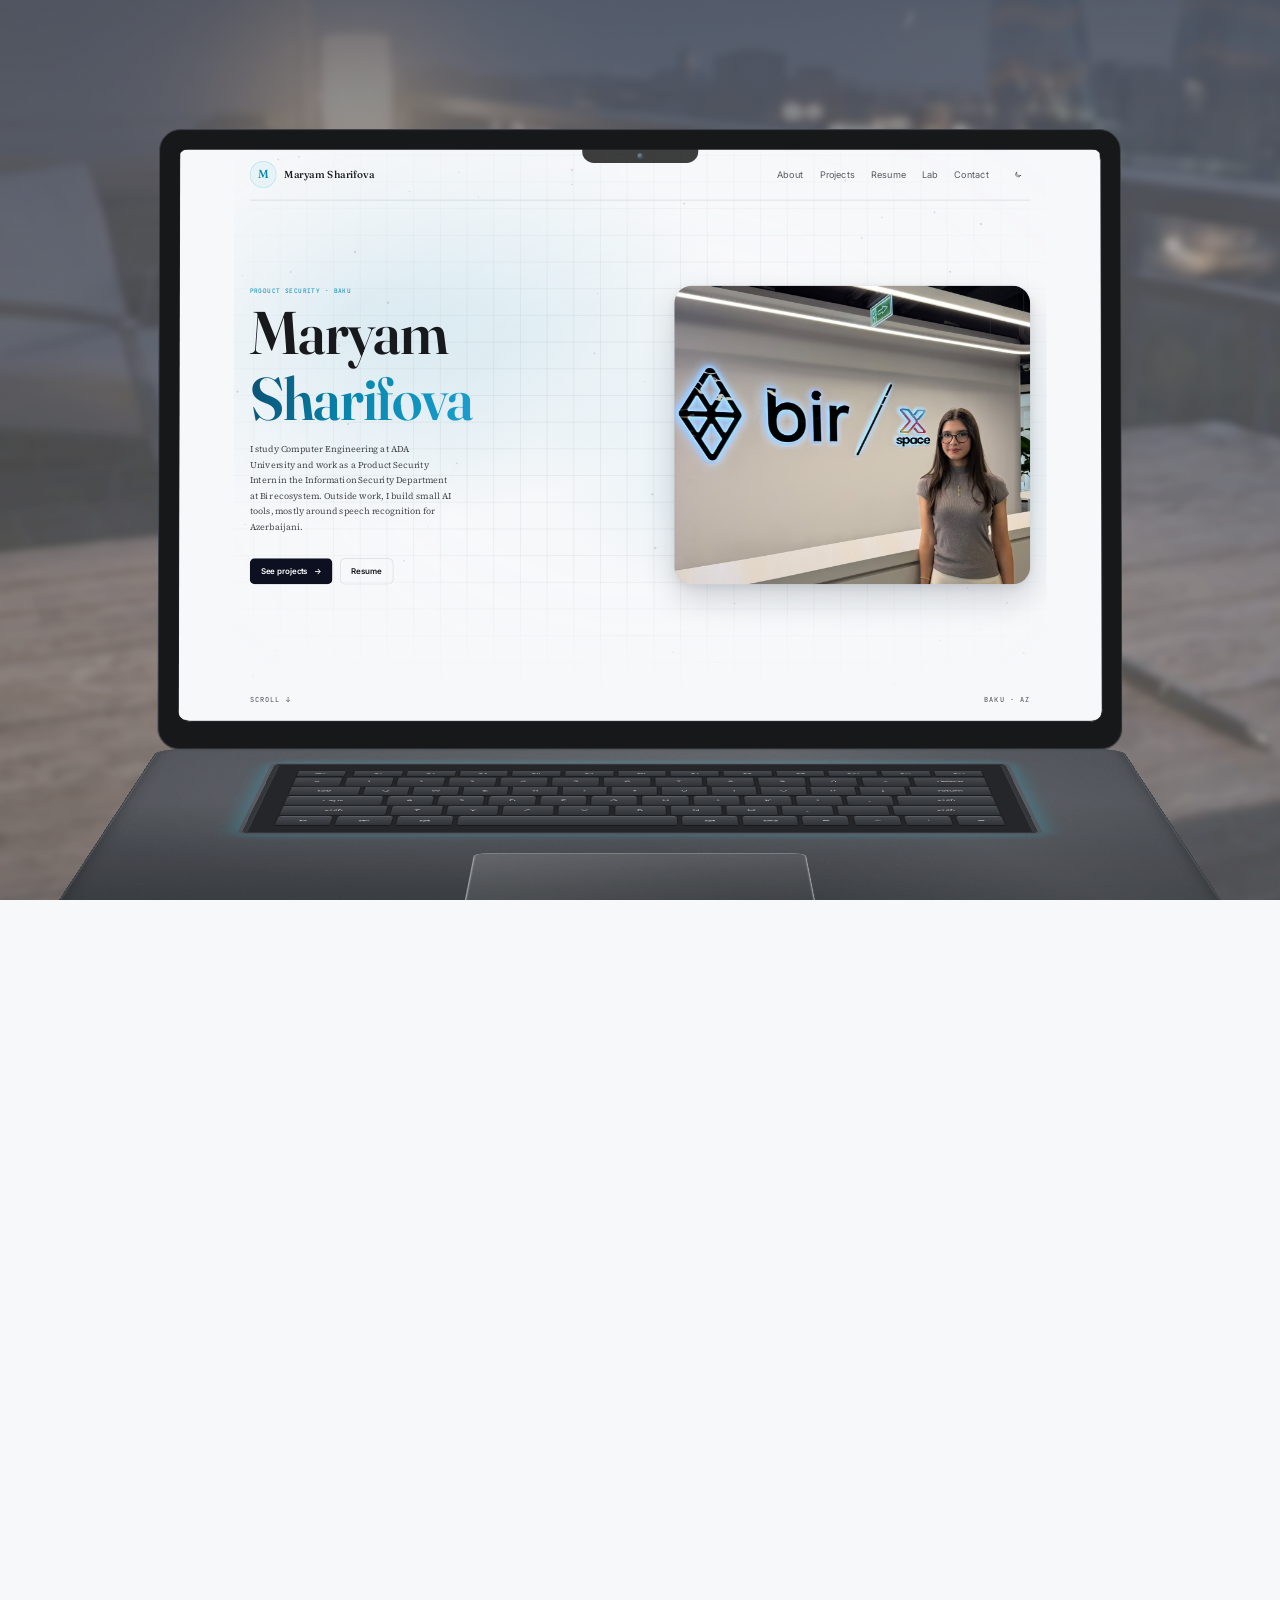
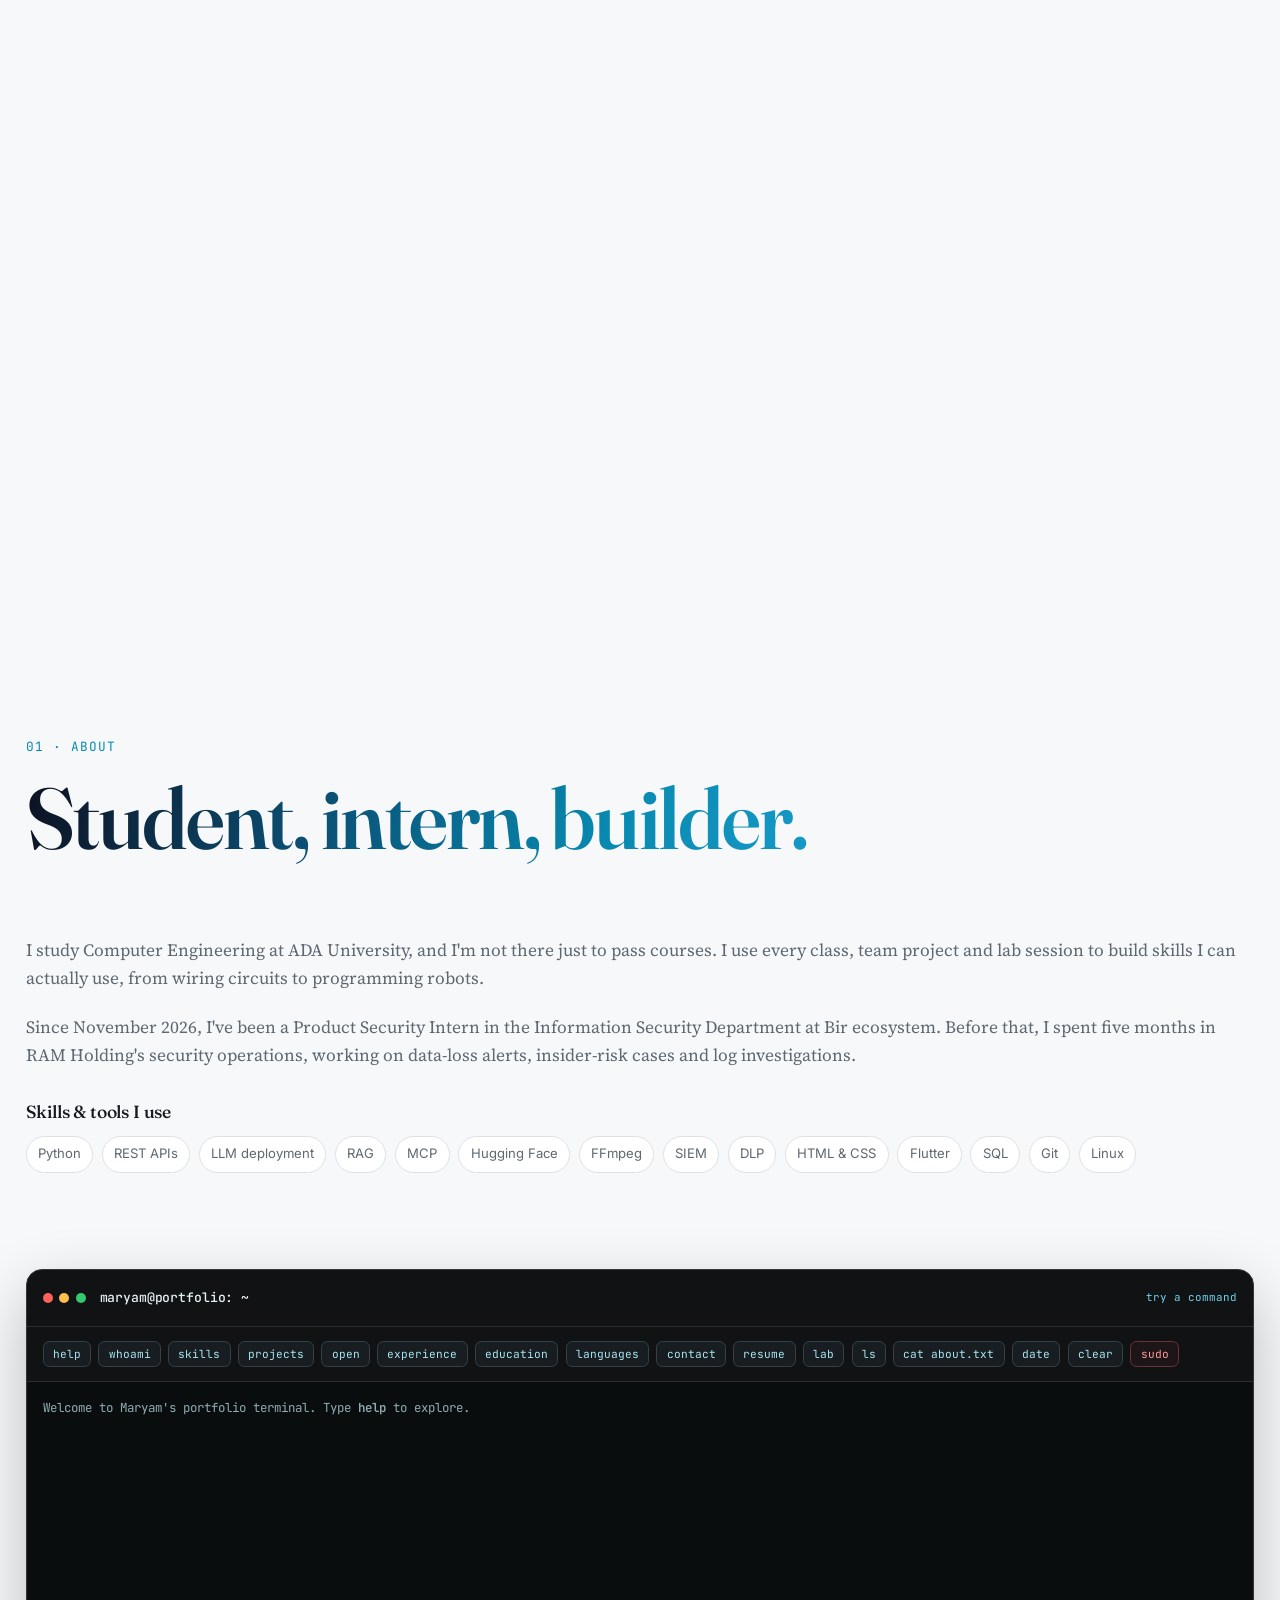
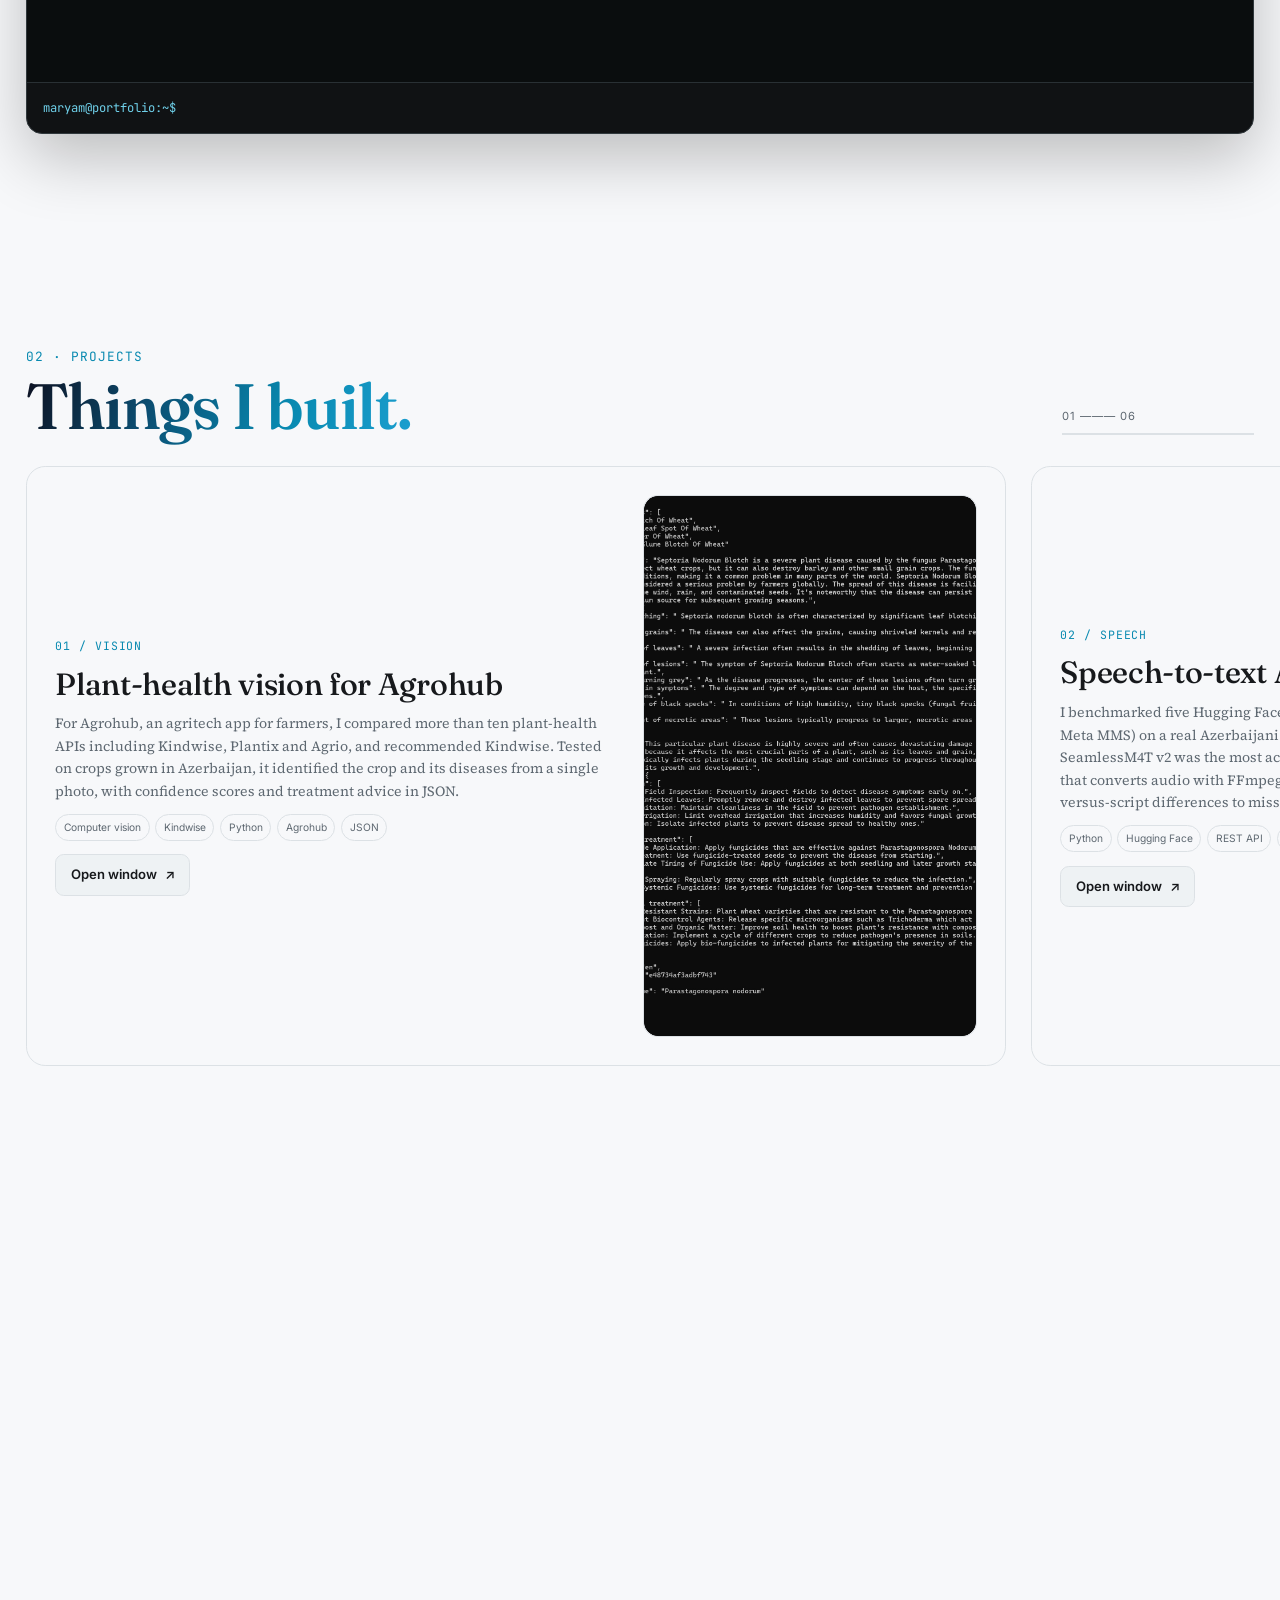
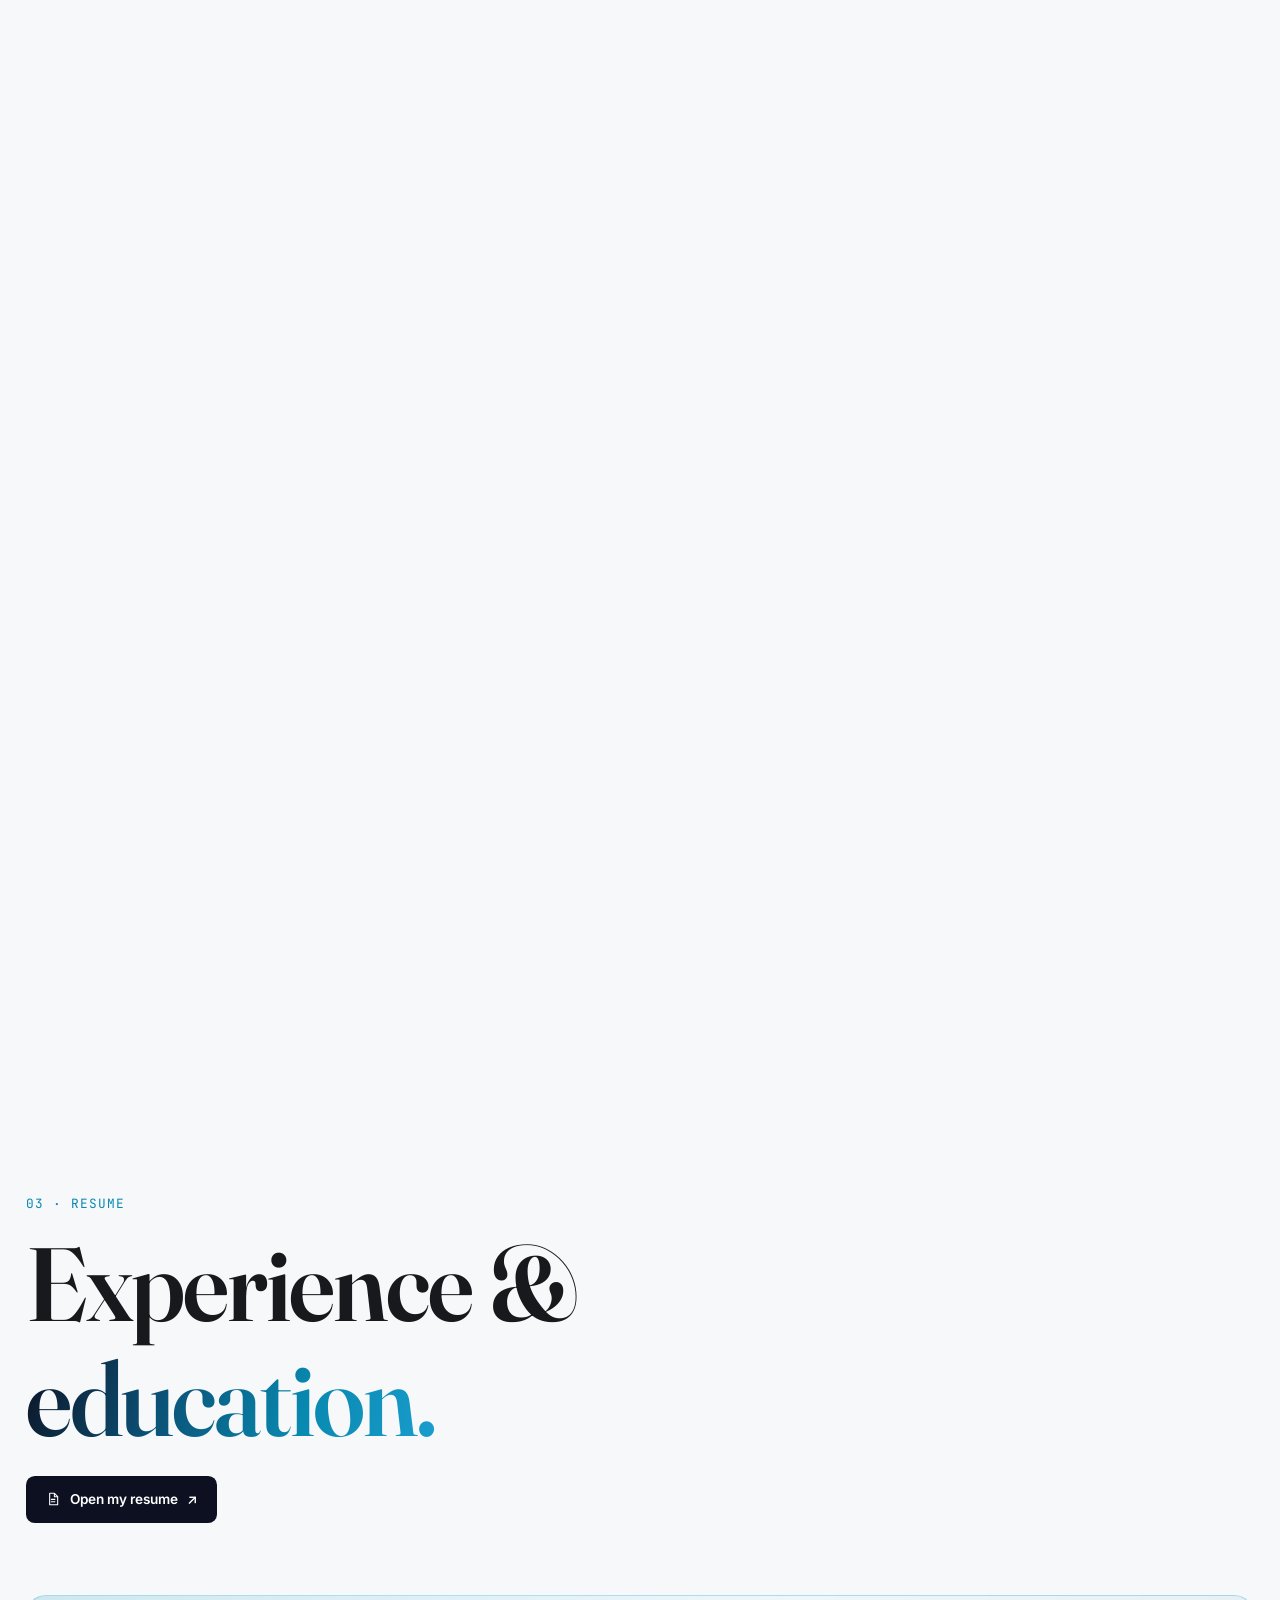
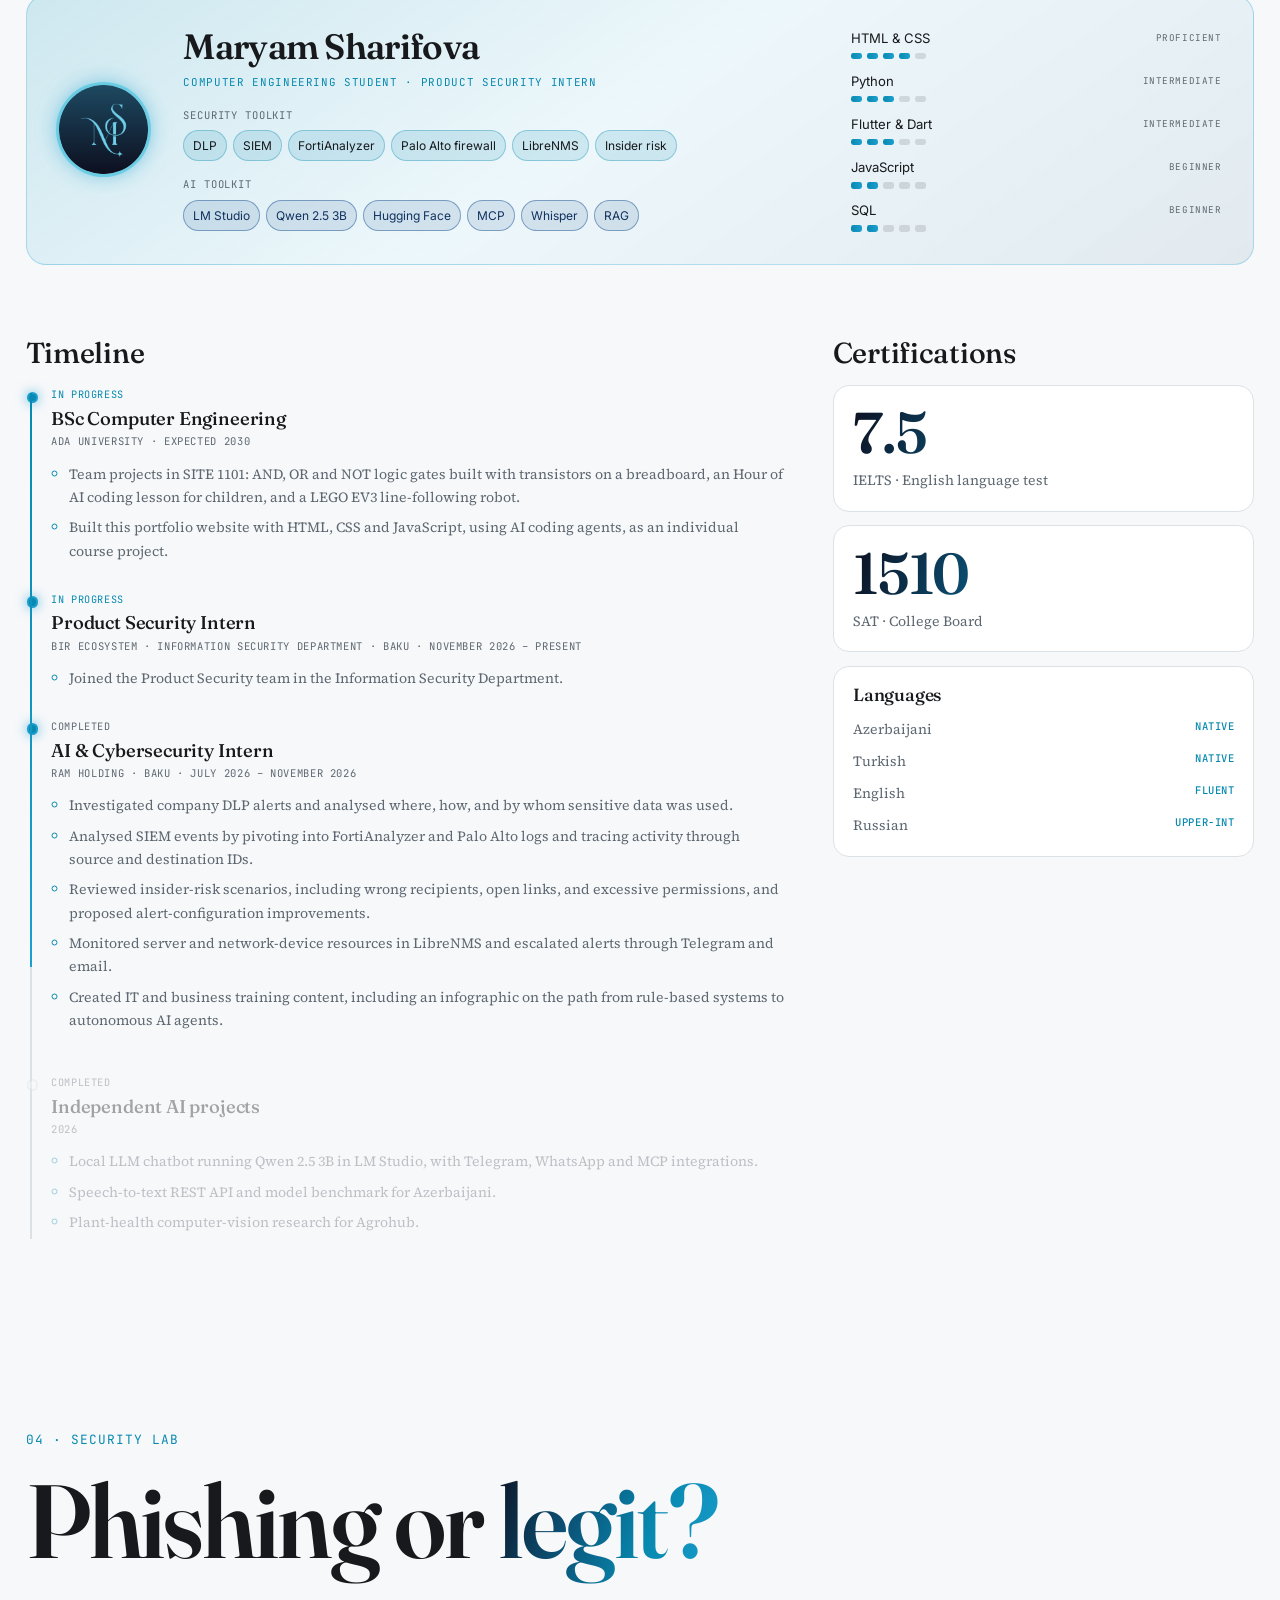
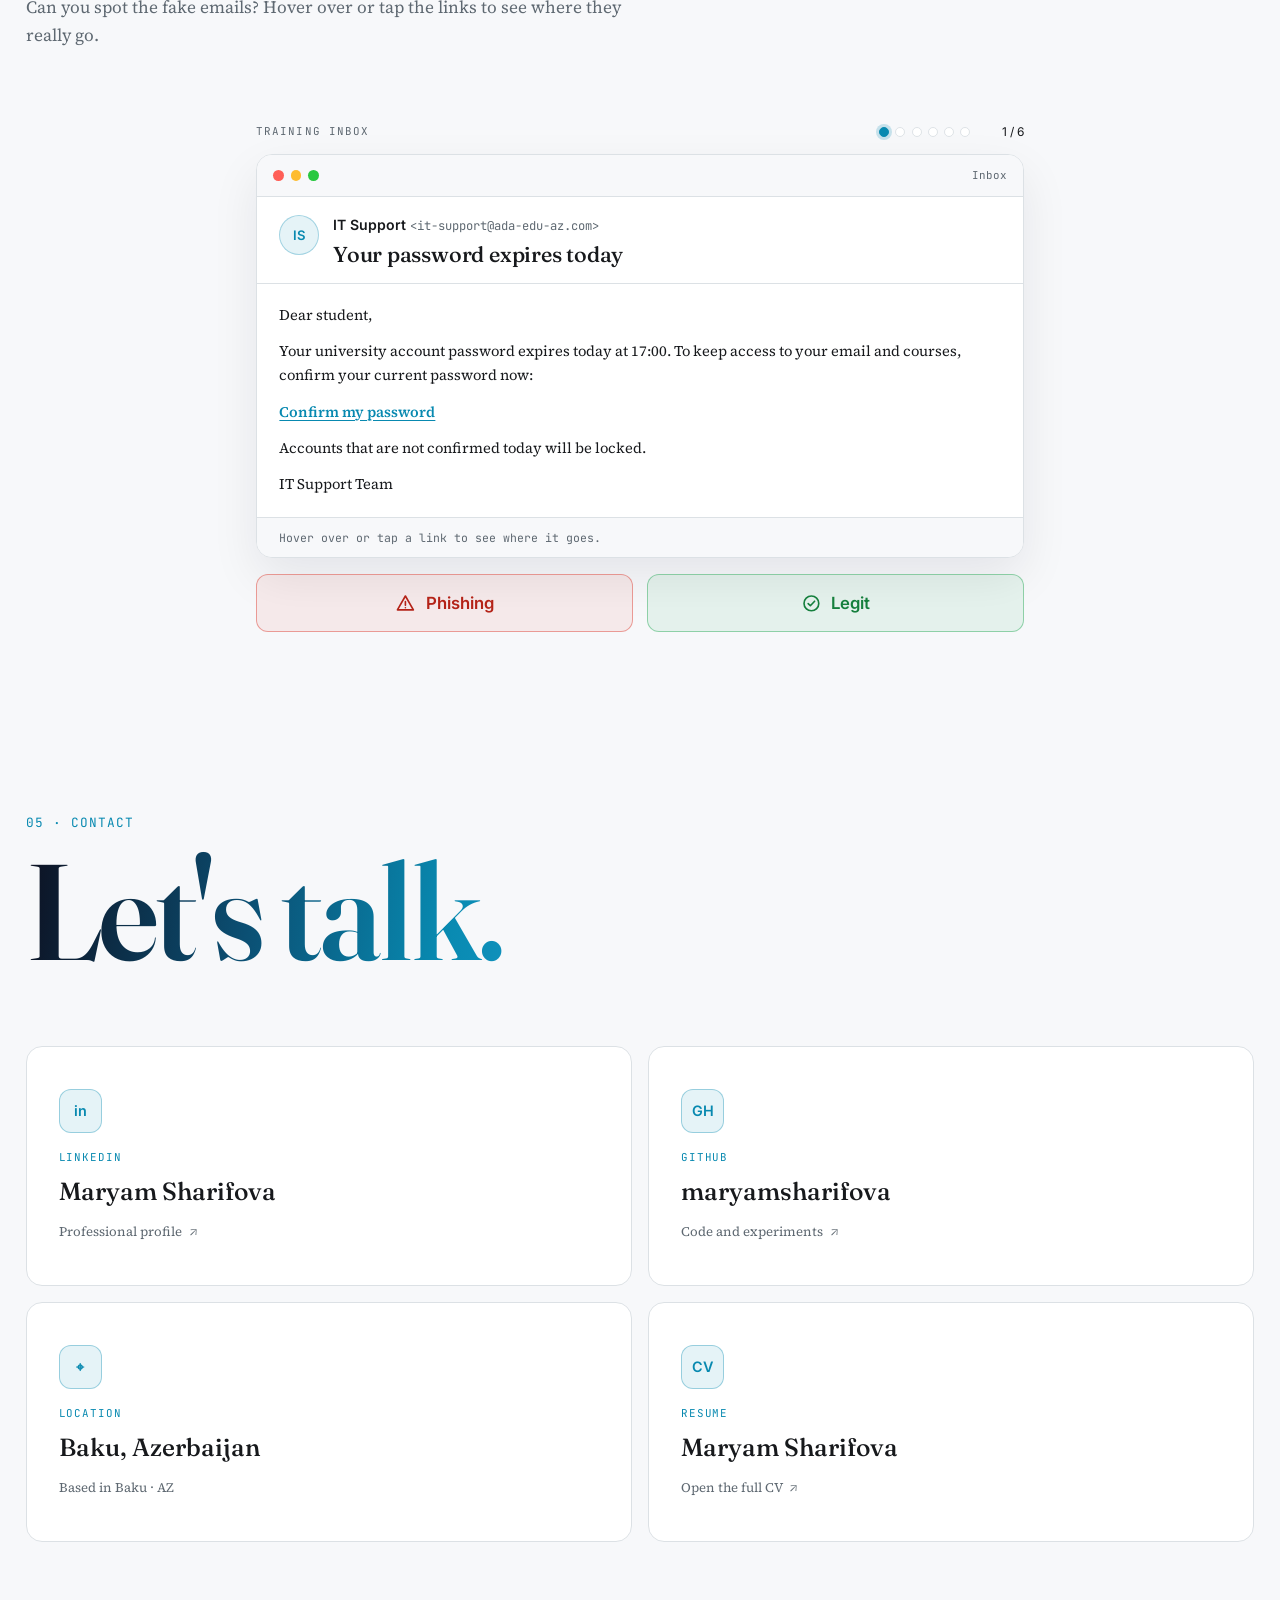
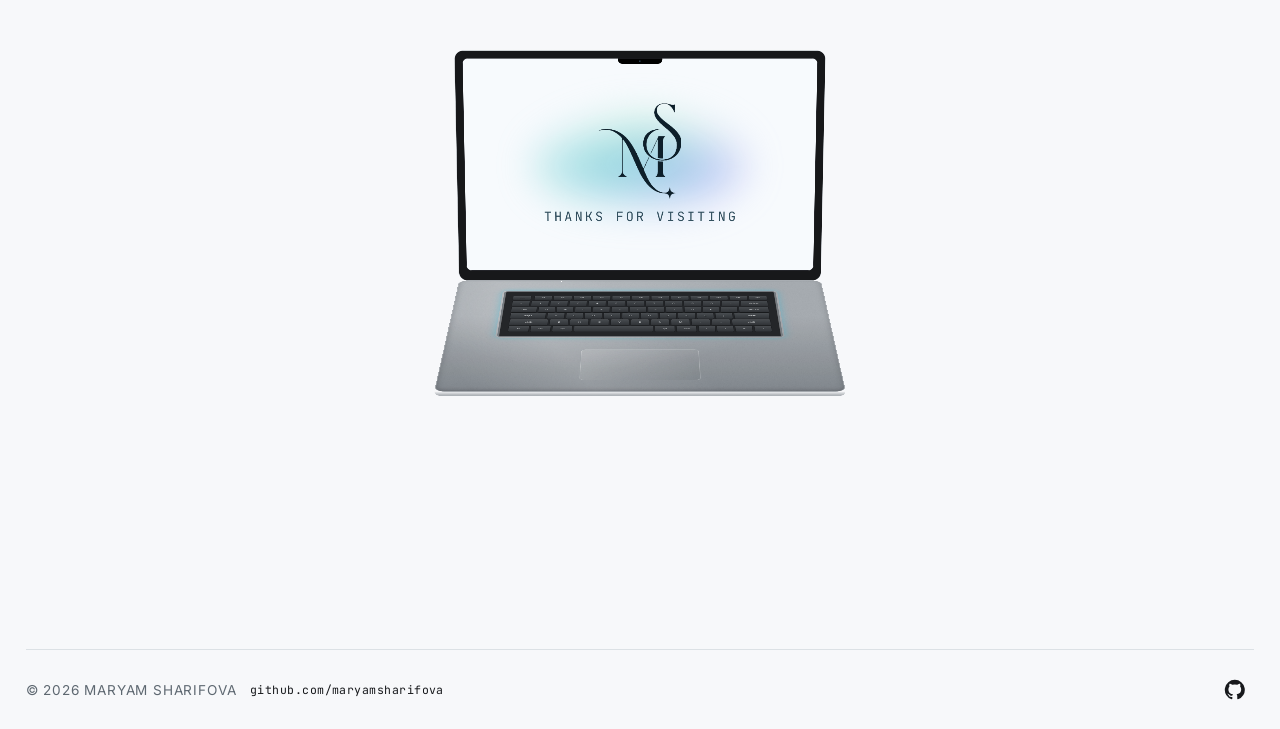
==== commit 064a6799: "Tighter hero grid, timeline order, and wrapping timeline text - Hero: text and photo share one two-c" ====
--- a/index.html
+++ b/index.html
@@ -668,16 +668,7 @@
           <section class="missions" aria-labelledby="missions-title">
             <h2 id="missions-title">Timeline</h2>
             <ol class="quest-timeline">
-              <!-- Current job, newest first. -->
-              <li class="quest">
-                <span class="quest-node" aria-hidden="true"></span>
-                <p class="quest-status">IN PROGRESS</p>
-                <h3>Product Security Intern</h3>
-                <p class="quest-meta">BIR ECOSYSTEM · INFORMATION SECURITY DEPARTMENT · BAKU · NOVEMBER 2026 – PRESENT</p>
-                <ul class="quest-notes">
-                  <li>Joined the Product Security team in the Information Security Department.</li>
-                </ul>
-              </li>
+              <!-- Education first. -->
               <li class="quest">
                 <span class="quest-node" aria-hidden="true"></span>
                 <p class="quest-status">IN PROGRESS</p>
@@ -687,6 +678,16 @@
                   <li>Team projects in SITE 1101: AND, OR and NOT logic gates built with transistors on a breadboard, an Hour of AI coding lesson for children, and a LEGO EV3 line-following robot.</li>
                   <li>Built this portfolio website with HTML, CSS and JavaScript, using AI coding agents, as an individual course project.</li>
                   
+                </ul>
+              </li>
+              <!-- Then the internships, current one first. -->
+              <li class="quest">
+                <span class="quest-node" aria-hidden="true"></span>
+                <p class="quest-status">IN PROGRESS</p>
+                <h3>Product Security Intern</h3>
+                <p class="quest-meta">BIR ECOSYSTEM · INFORMATION SECURITY DEPARTMENT · BAKU · NOVEMBER 2026 – PRESENT</p>
+                <ul class="quest-notes">
+                  <li>Joined the Product Security team in the Information Security Department.</li>
                 </ul>
               </li>
               <li class="quest">
@@ -702,6 +703,7 @@
                   <li>Created IT and business training content, including an infographic on the path from rule-based systems to autonomous AI agents.</li>
                 </ul>
               </li>
+              <!-- Then the projects. -->
               <li class="quest">
                 <span class="quest-node" aria-hidden="true"></span>
                 <p class="quest-status quest-status-done">COMPLETED</p>
--- a/css/style.css
+++ b/css/style.css
@@ -1567,18 +1567,27 @@
   height: 45%;
 }
 
-/* Text on the left, photo on the right, across the full width between the side margins. */
+/* Text on the left, photo on the right, in one two-column grid. The grid is at most 1280px
+   wide and centred; below that it keeps the site's side margins (--site-content-width), so
+   the photo never touches the edge of the screen. On wide screens the two columns stay
+   together in the middle instead of drifting apart. */
 .hero-main {
-  width: var(--site-content-width);
+  --hero-main-max-width: 1280px;
+  width: min(var(--hero-main-max-width), var(--site-content-width));
   /* The screen's height minus the bar and the labels' space, so the content is centred in one
      screen. (svh rather than %, because the hero's own height follows its content.) */
   min-height: calc(100svh - var(--hero-bar-height) - var(--hero-foot-space));
   display: grid;
   /* The text column a little wider than the photo column; minmax(0, ...) lets both shrink
-     below their content's width. The gap is 5% of the width, from 2rem to 9rem. */
-  grid-template-columns: minmax(0, 1.1fr) minmax(0, 0.9fr);
+     below their content's width. */
+  grid-template-columns: minmax(0, 1.1fr) minmax(0, 1fr);
+  /* The row is only as tall as the text block and sits in the middle of the min-height, so
+     the photo (which stretches to the row) is as tall as the text and centred with it. */
+  align-content: center;
   align-items: center;
-  gap: clamp(2rem, 5vw, 9rem);
+  /* A small, fixed-range gap (32px to 72px), so the space between text and photo stays small
+     on any screen width. */
+  gap: clamp(32px, 4vw, 72px);
   margin-inline: auto;
   padding-block: clamp(1rem, 3svh, 3rem);
 }
@@ -1596,9 +1605,11 @@
   color: var(--hero-foreground);
   font-family: var(--font-heading);
   /* Grows with the width (7.4vw), limited by the height (15svh) so the two lines and the text
-     below still fit a short screen: about 100px at 1366x768, 142px at 1920x1080 and 189px at
-     2560x1440. The lower floor (2.6rem) lets it shrink further on small, short windows. */
-  font-size: clamp(2.6rem, min(7.4vw, 15svh), 12rem);
+     below still fit a short screen: about 100px at 1366x768 and 136px (the ceiling) at
+     1920x1080 and wider. The lower floor (2.6rem) lets it shrink further on small, short windows.
+     The ceiling (8.5rem, about 136px) keeps "Sharifova" inside the text column, which stops
+     growing once the hero grid reaches its 1280px maximum width. */
+  font-size: clamp(2.6rem, min(7.4vw, 15svh), 8.5rem);
   font-weight: 600;
   letter-spacing: -0.02em;
   /* 1.1, so Fraunces' tall letters and long descenders never touch between the two lines.
@@ -1622,8 +1633,10 @@
   max-width: 46ch;
   margin: 1.6em 0 0;
   color: var(--hero-copy-muted);
-  /* By the width and the height, whichever is smaller, never below about 13px. */
-  font-size: clamp(0.82rem, min(1.1vw, 2.1svh), 1.6rem);
+  /* By the width and the height, whichever is smaller, never below about 13px. It stops at
+     1.3rem (about 21px, reached near 1920px), because the hero grid stops growing at 1280px;
+     larger text would only make the text block, and the photo beside it, taller. */
+  font-size: clamp(0.82rem, min(1.1vw, 2.1svh), 1.3rem);
   line-height: 1.75;
 }
 
@@ -1632,8 +1645,9 @@
   flex-wrap: wrap;
   gap: 0.85em;
   margin-top: clamp(1.2rem, 4svh, 3.2rem);
-  /* The buttons' size follows this, so they grow with the screen too. */
-  font-size: clamp(0.85rem, min(0.95vw, 1.8svh), 1.45rem);
+  /* The buttons' size follows this, so they grow with the screen too, up to 1.15rem (about
+     18px, near 1920px), where the hero grid has stopped growing. */
+  font-size: clamp(0.85rem, min(0.95vw, 1.8svh), 1.15rem);
 }
 
 /* Buttons with data-magnetic lean toward the cursor: main.js sets --magnetic-x and
@@ -1698,15 +1712,15 @@
 }
 
 /* My photo at the Bir ecosystem office, on the right: a still card with rounded corners and a
-   soft shadow. The card has the photo's own shape (1160x1280), so object-fit: cover shows the
-   whole photo here; the phone rules below crop it shorter, and object-position keeps both me
-   and the logo in view there. */
+   soft shadow. It fills the width of its column and stretches to the height of the row, which
+   the text block sets, so the photo is about as tall as the text and centred with it. The
+   photo itself is positioned absolutely (see .hero-photo), so it adds no height of its own and
+   never makes the row taller than the text. */
 .hero-photo-card {
-  /* Fills its column, but stays at most 70% of the screen tall, so it never crowds the top
-     bar. It sits at the end of its column, so its right edge meets the right margin. */
-  width: min(100%, calc(70svh * 1160 / 1280));
-  aspect-ratio: 1160 / 1280;
-  justify-self: end;
+  position: relative;
+  align-self: stretch;
+  /* Never a thin strip, even next to a very short text block. */
+  min-height: 16rem;
   margin: 0;
   overflow: hidden;
   border-radius: 28px;
@@ -1715,14 +1729,19 @@
   box-shadow: var(--hero-photo-shadow);
 }
 
+/* object-fit: cover fills the card. Usually the card is wider than the photo, so only the top
+   and bottom are trimmed: 72% keeps the lower middle, where the logo and I are. On very wide
+   screens (2560px) the text block is tall and the card a little narrower than the photo, so
+   the sides are trimmed too: 30% trims less on the left, where the logo almost touches the
+   photo's edge, and more on the right, where there is space beside me. */
 .hero-photo {
+  position: absolute;
+  inset: 0;
   display: block;
   width: 100%;
   height: 100%;
   object-fit: cover;
-  /* The logo is on the left and I stand on the right, a little below the middle, so a crop
-     keeps the lower middle of the photo. */
-  object-position: 50% 72%;
+  object-position: 30% 72%;
 }
 
 /* How far the corner labels sit above the hero's bottom edge. About's top spacing on Home is
@@ -1861,9 +1880,12 @@
      .hero-photo), where both the logo and I are. The corners stay at 28px. */
   .hero-photo-card {
     grid-row: 1;
-    /* By the width and the height, so the photo leaves room for the text on short phones. */
+    /* By the width and the height, so the photo leaves room for the text on short phones.
+       Here the 4:3 shape (not the text) sets the card's height, so it does not stretch. */
     width: min(84vw, 36svh, 340px);
+    min-height: 0;
     aspect-ratio: 4 / 3;
+    align-self: center;
     /* Stacked on a phone, the photo stays centred above the text. */
     justify-self: center;
   }
@@ -1972,9 +1994,10 @@
   .hero-main {
     /* One screen minus the top bar above and the corner labels below. */
     min-height: calc(100svh - 5.4rem);
-    grid-template-columns: minmax(0, 1fr) auto;
+    /* The same two columns and gap as on desktop (this undoes the phone rules above). */
+    grid-template-columns: minmax(0, 1.1fr) minmax(0, 1fr);
     justify-items: stretch;
-    gap: clamp(1.25rem, 4vw, 3rem);
+    gap: clamp(32px, 4vw, 72px);
     padding-block: 0.4rem 1.6rem;
   }
 
@@ -1983,13 +2006,13 @@
     grid-row: auto;
   }
 
-  /* Text on the left, the whole photo on the right again, as on desktop. */
+  /* Text on the left, the photo on the right again, as tall as the text, as on desktop. */
   .hero-photo-card {
-    /* At most about 60% of the height, and never more than 30% of the width, at the right
-       margin. */
-    width: min(calc(60svh * 1160 / 1280), 30vw);
-    aspect-ratio: 1160 / 1280;
-    justify-self: end;
+    width: auto;
+    min-height: 10rem;
+    aspect-ratio: auto;
+    align-self: stretch;
+    justify-self: stretch;
   }
 
   .hero-eyebrow {
@@ -3649,6 +3672,14 @@
   align-items: start;
 }
 
+/* Both columns may shrink to their grid track (a grid item is otherwise at least as wide as
+   its longest line), and their text wraps inside them instead of running past the edge. */
+.missions,
+.cert-column {
+  min-width: 0;
+  overflow-wrap: break-word;
+}
+
 .missions h2,
 .cert-column h2 {
   margin-bottom: 1.2rem;
@@ -3684,13 +3715,17 @@
   background: linear-gradient(#0889b0, #1c9fd0);
 }
 
-/* Missions start faded and slightly to the right; main.js adds is-lit when the line reaches
-   them. */
+/* Missions start faded and slightly lower; main.js adds is-lit when the line reaches them.
+   The slide is vertical (it used to be 18px to the right), so an unlit mission can never push
+   its text past the right edge of its column. min-width: 0 and overflow-wrap keep every line
+   wrapping inside the column, even a long word or the letter-spaced meta line. */
 .quest {
   position: relative;
+  min-width: 0;
   padding-bottom: 1.8rem;
+  overflow-wrap: break-word;
   opacity: 0.38;
-  transform: translateX(18px);
+  transform: translateY(14px);
   transition:
     opacity 0.7s cubic-bezier(0.16, 1, 0.3, 1),
     transform 0.7s cubic-bezier(0.16, 1, 0.3, 1);
@@ -4143,10 +4178,9 @@
     height: 4.6rem;
   }
 
-  /* The side margin here is 1rem, so unlit missions start a shorter slide (12px instead of
-     18px) that stays inside the screen. */
+  /* A shorter slide on a phone (10px instead of 14px). */
   .quest {
-    transform: translateX(12px);
+    transform: translateY(10px);
   }
 
   .contact-intro .page-title {
